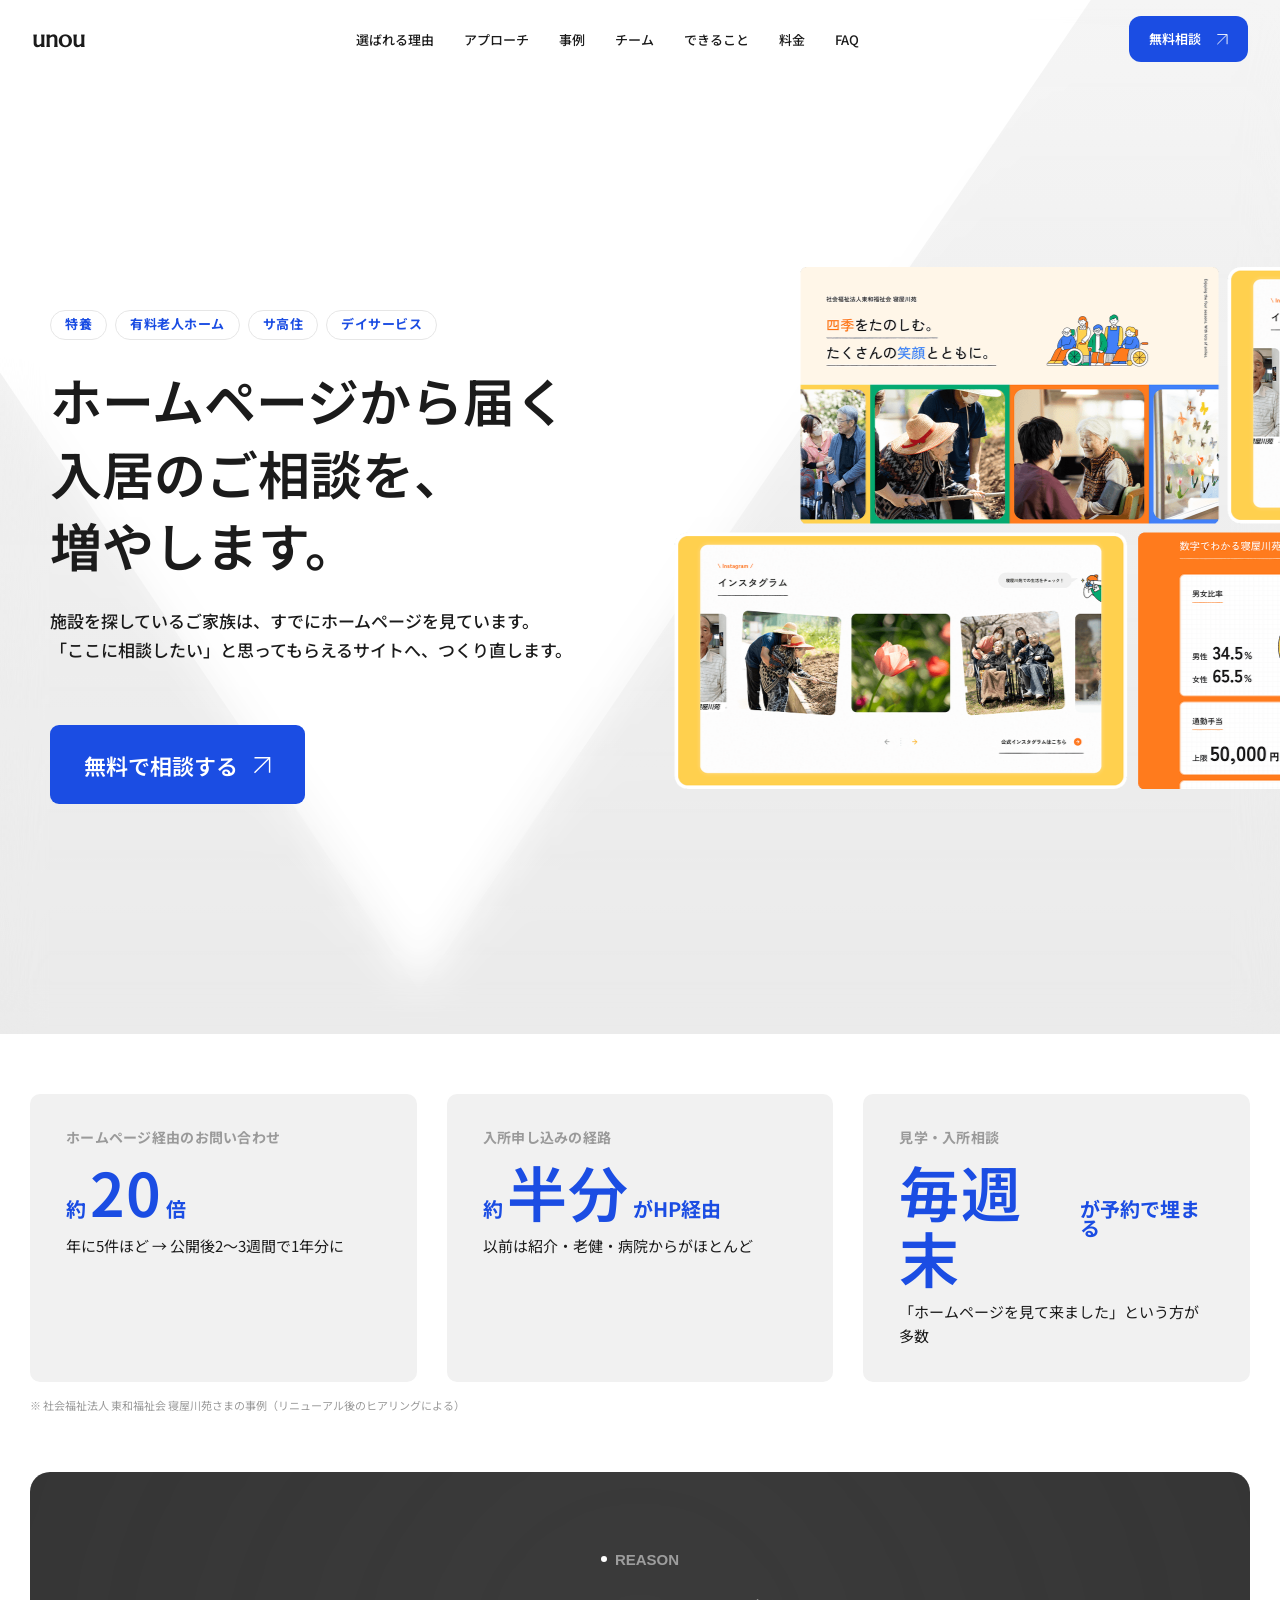
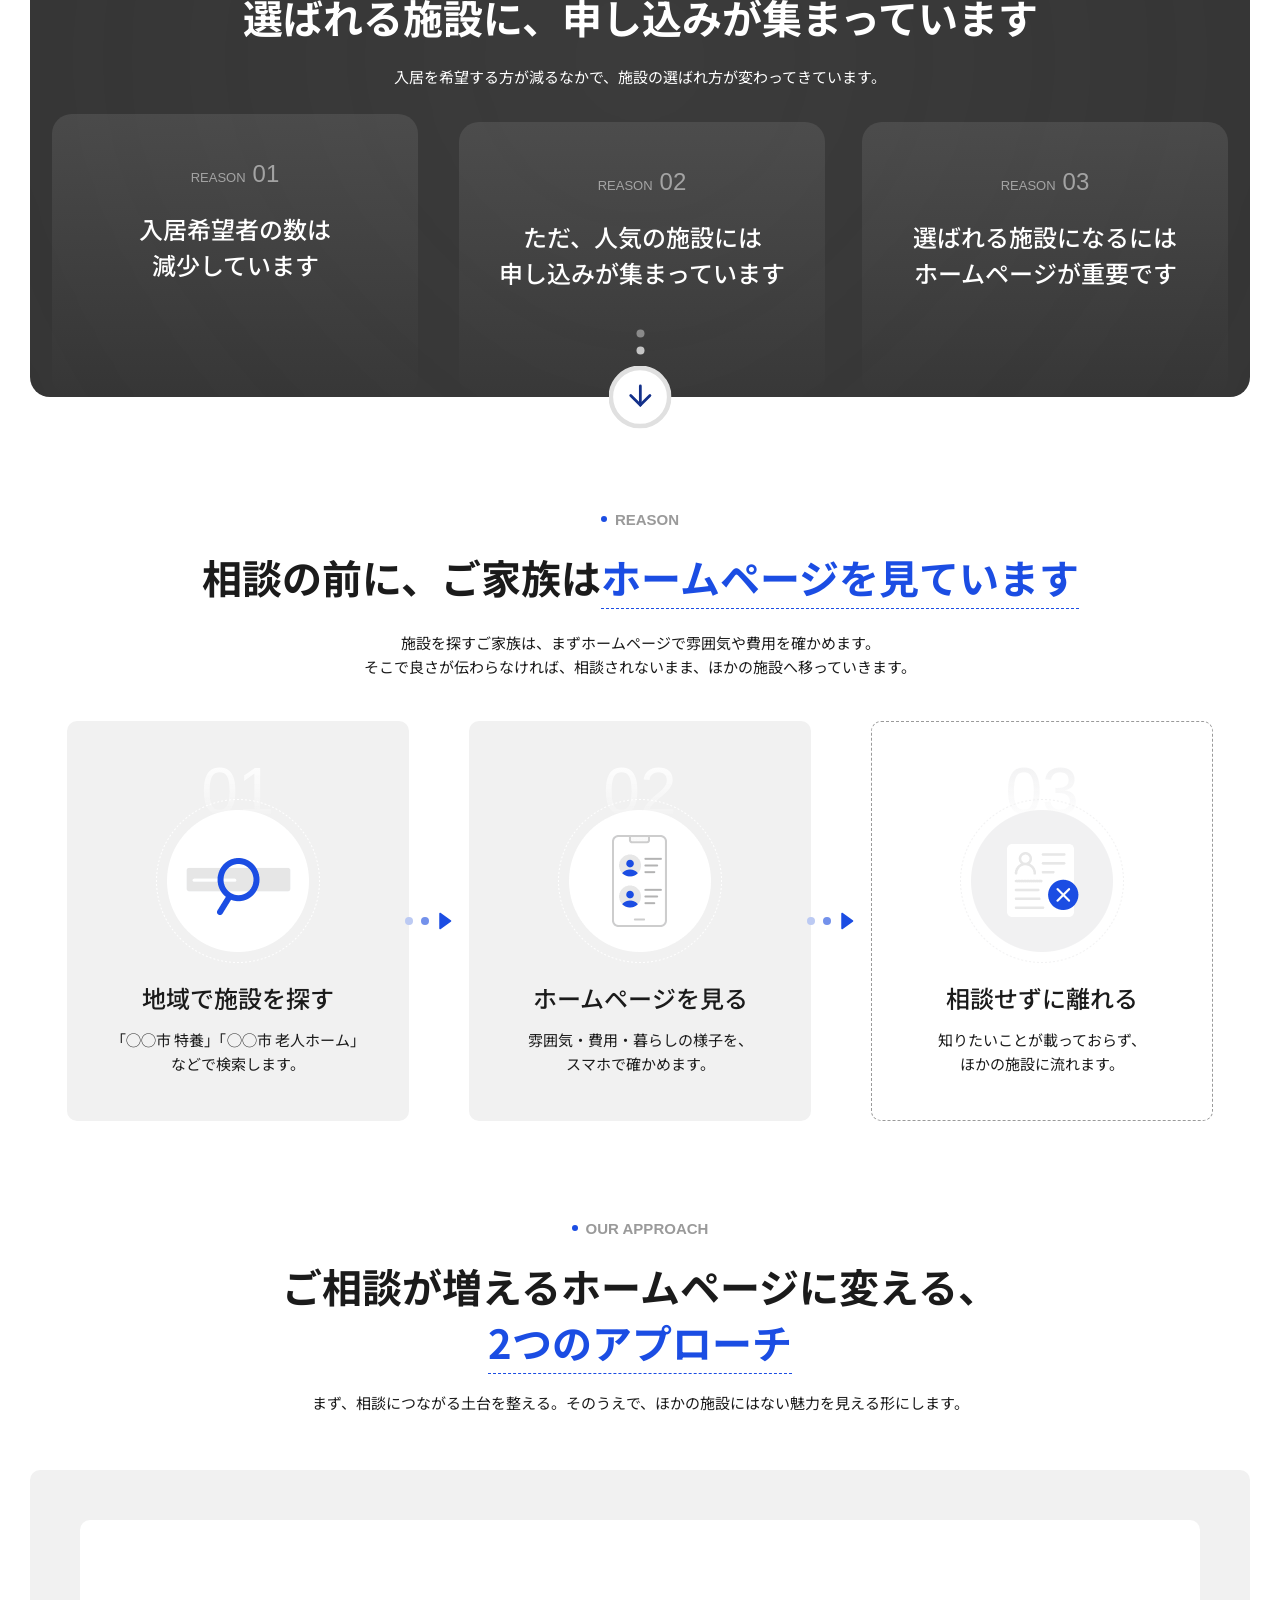
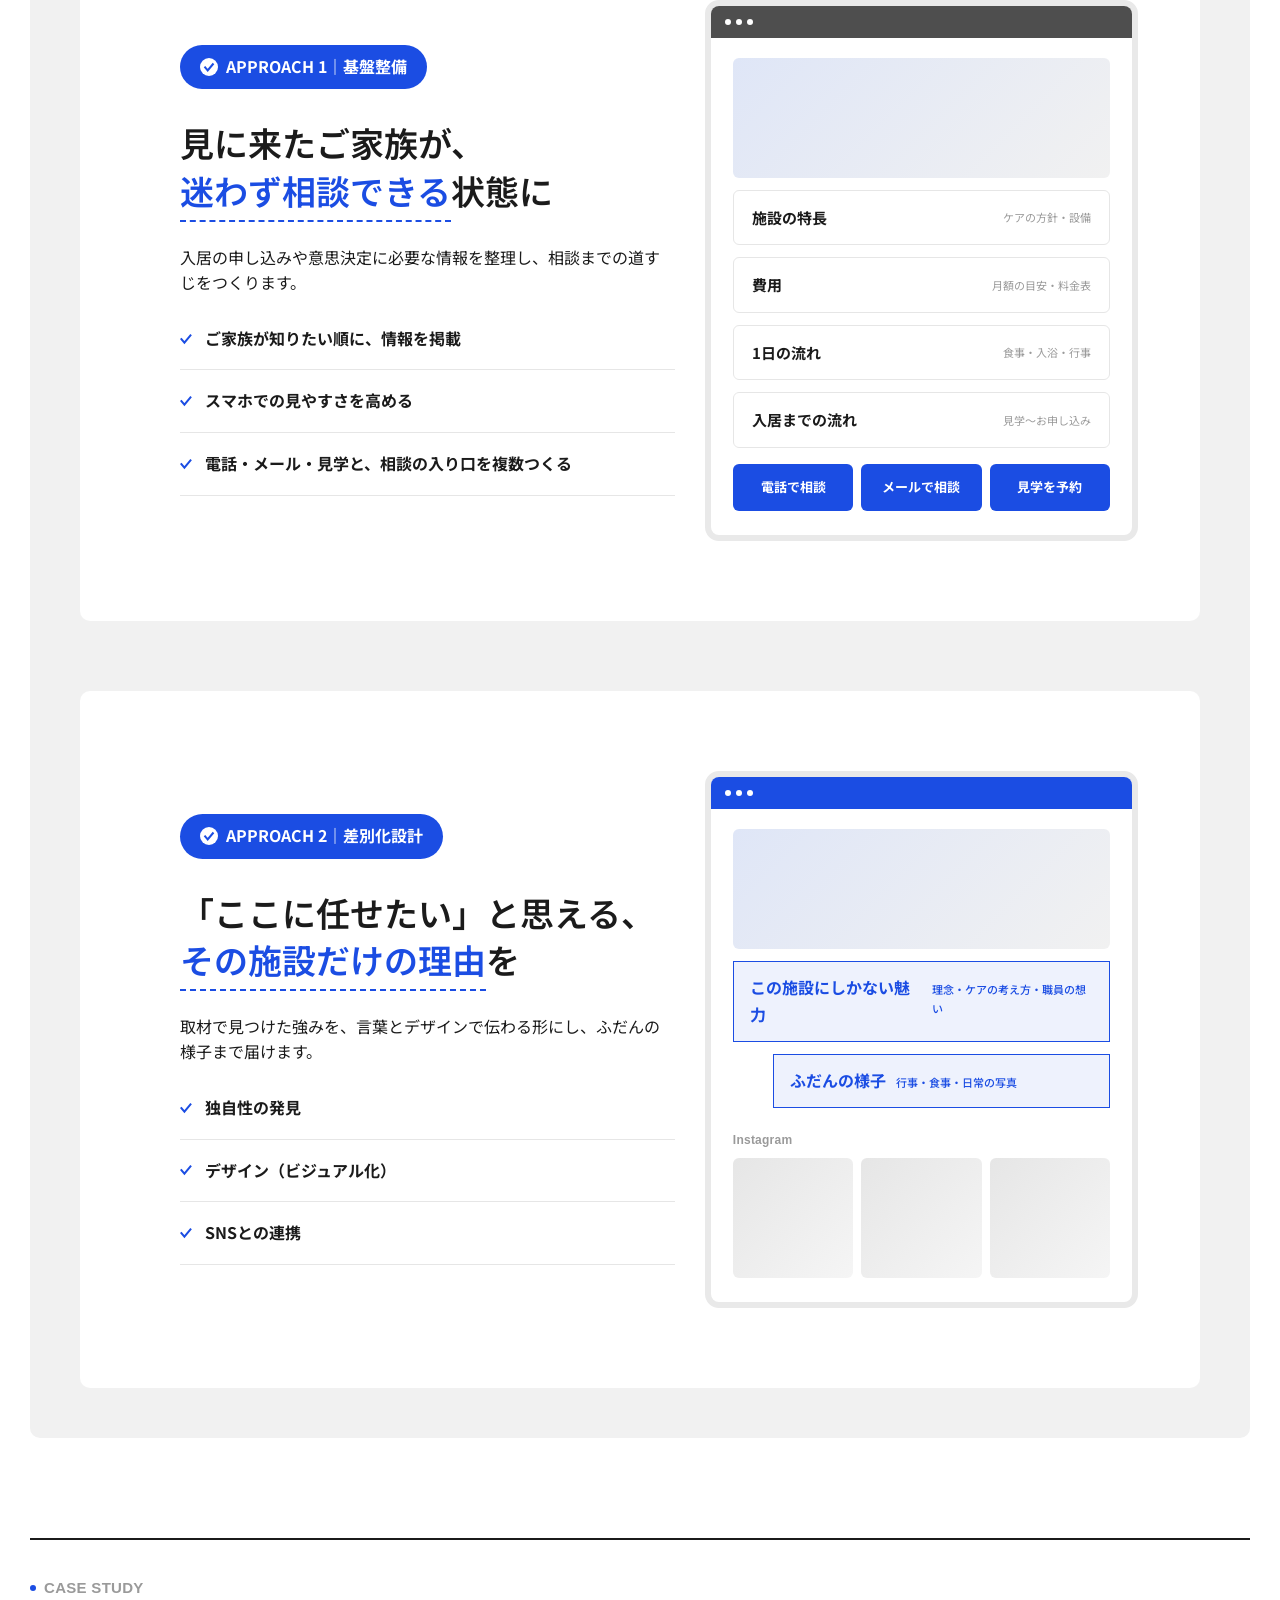
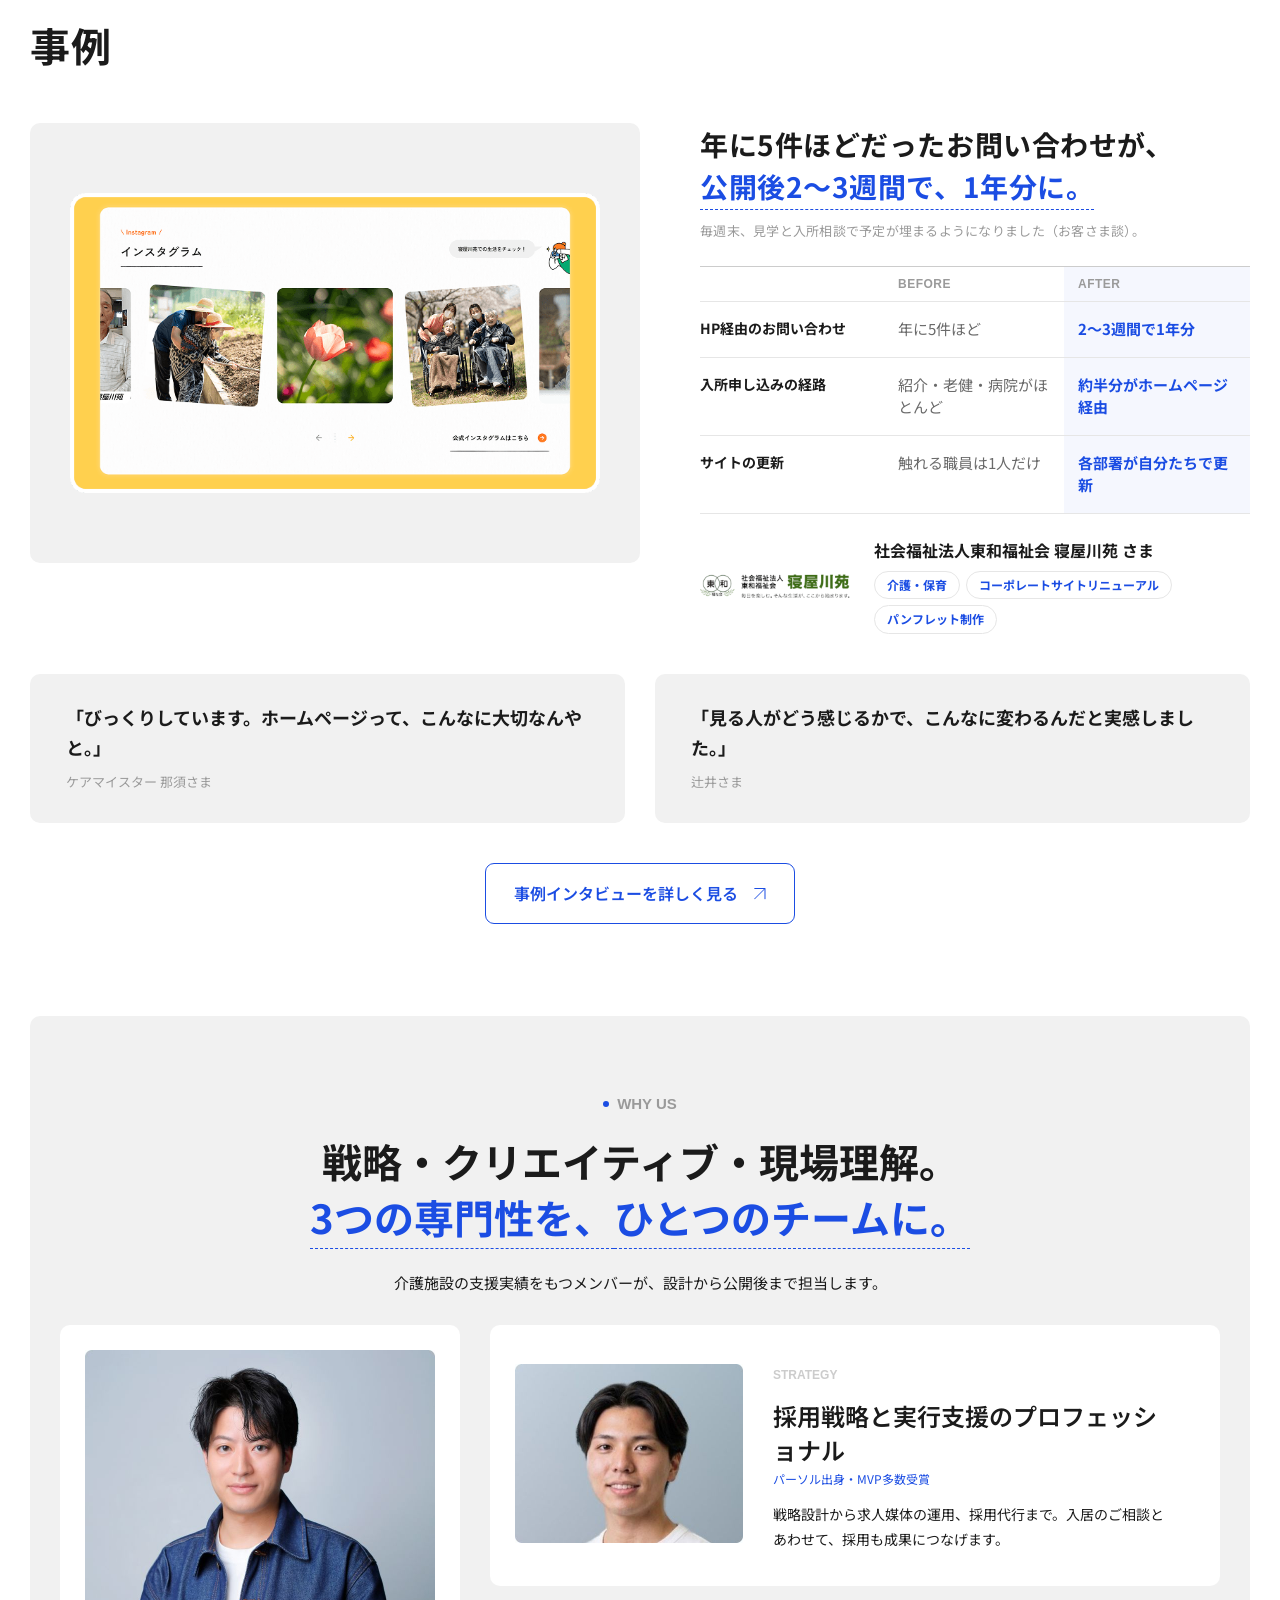
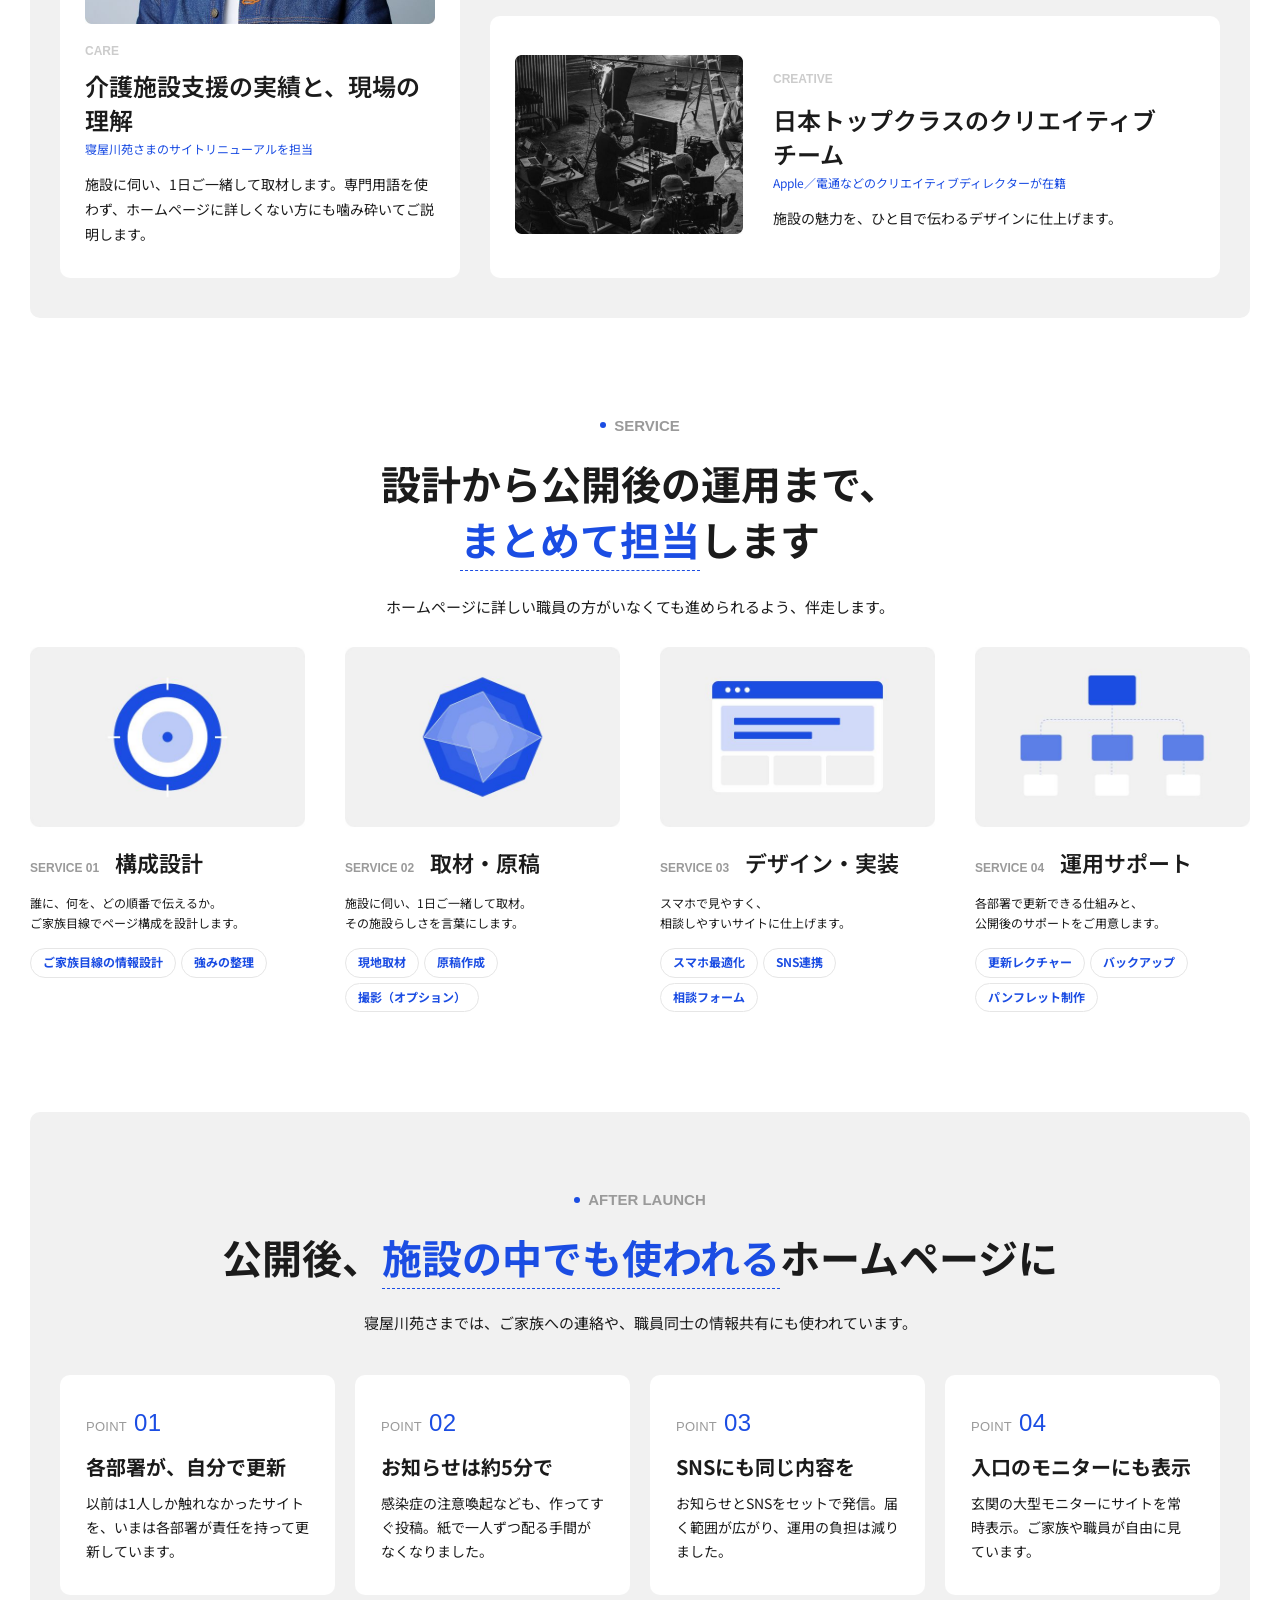
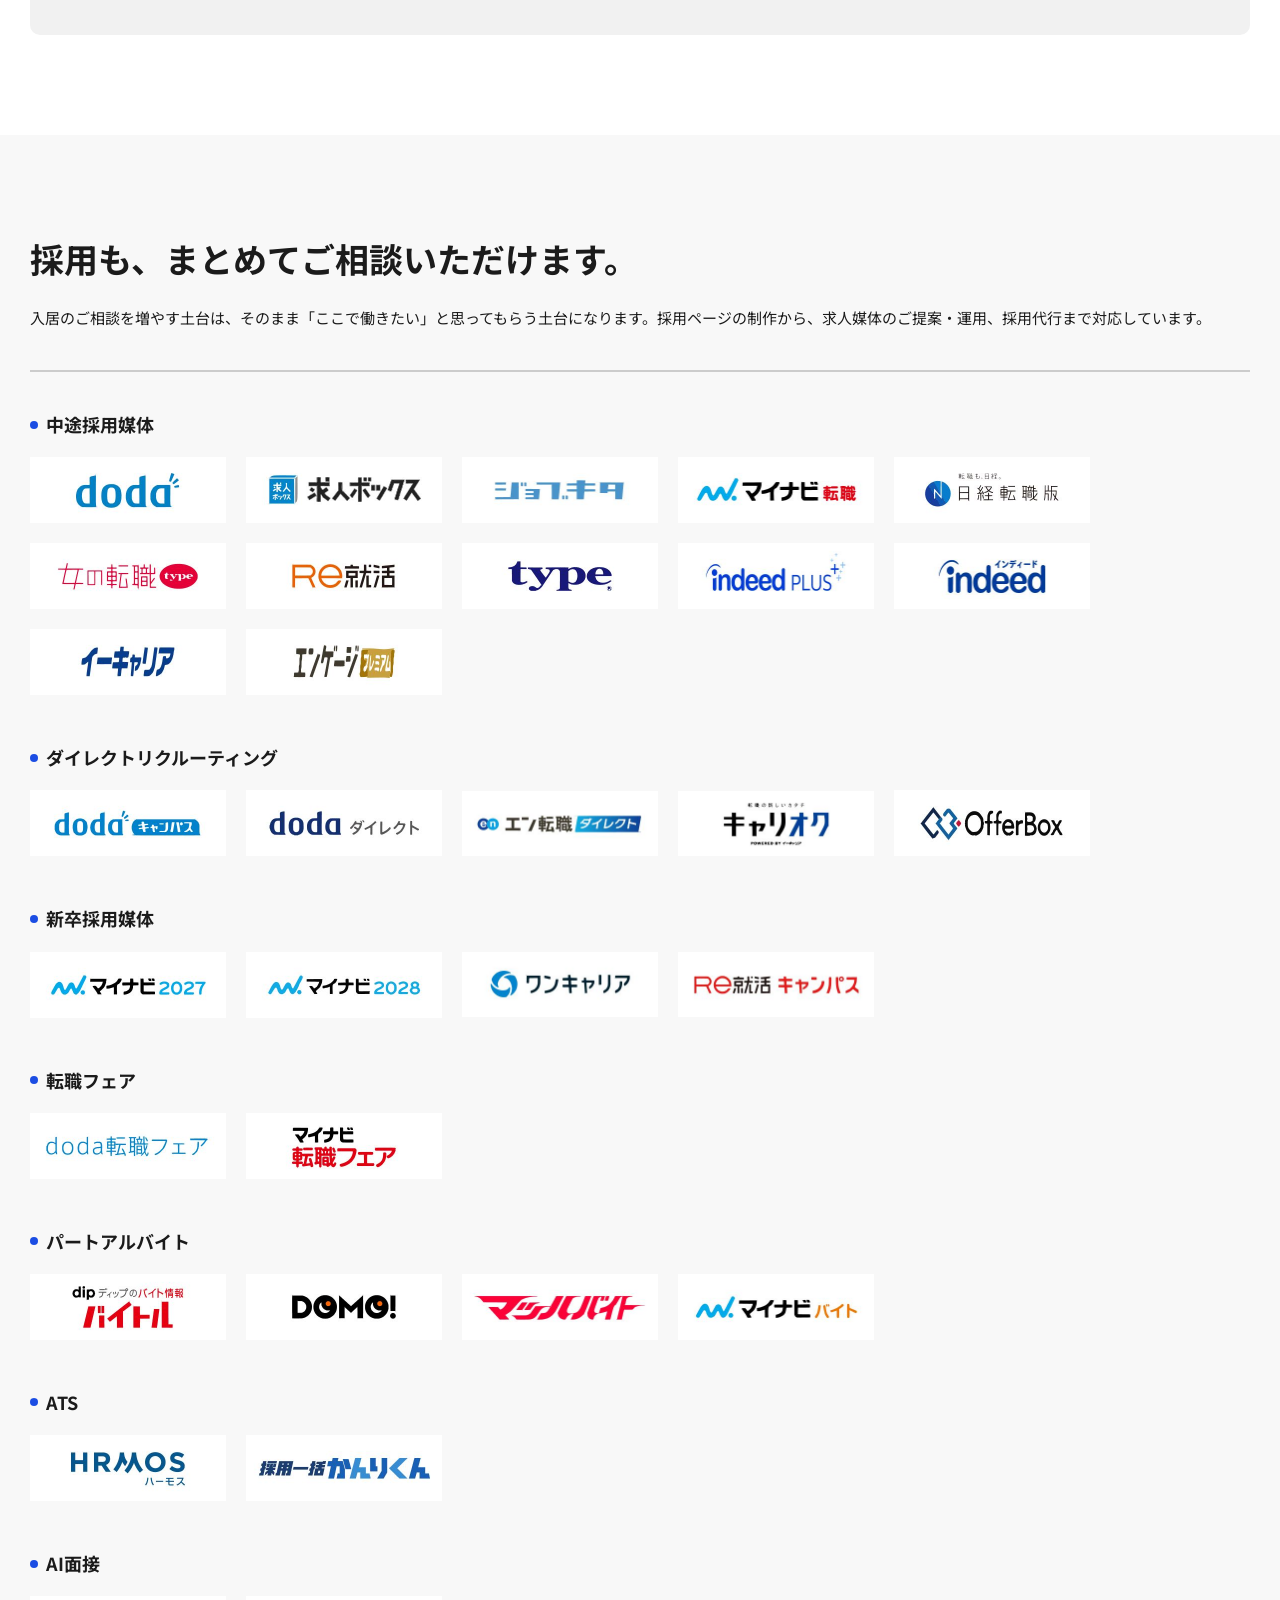
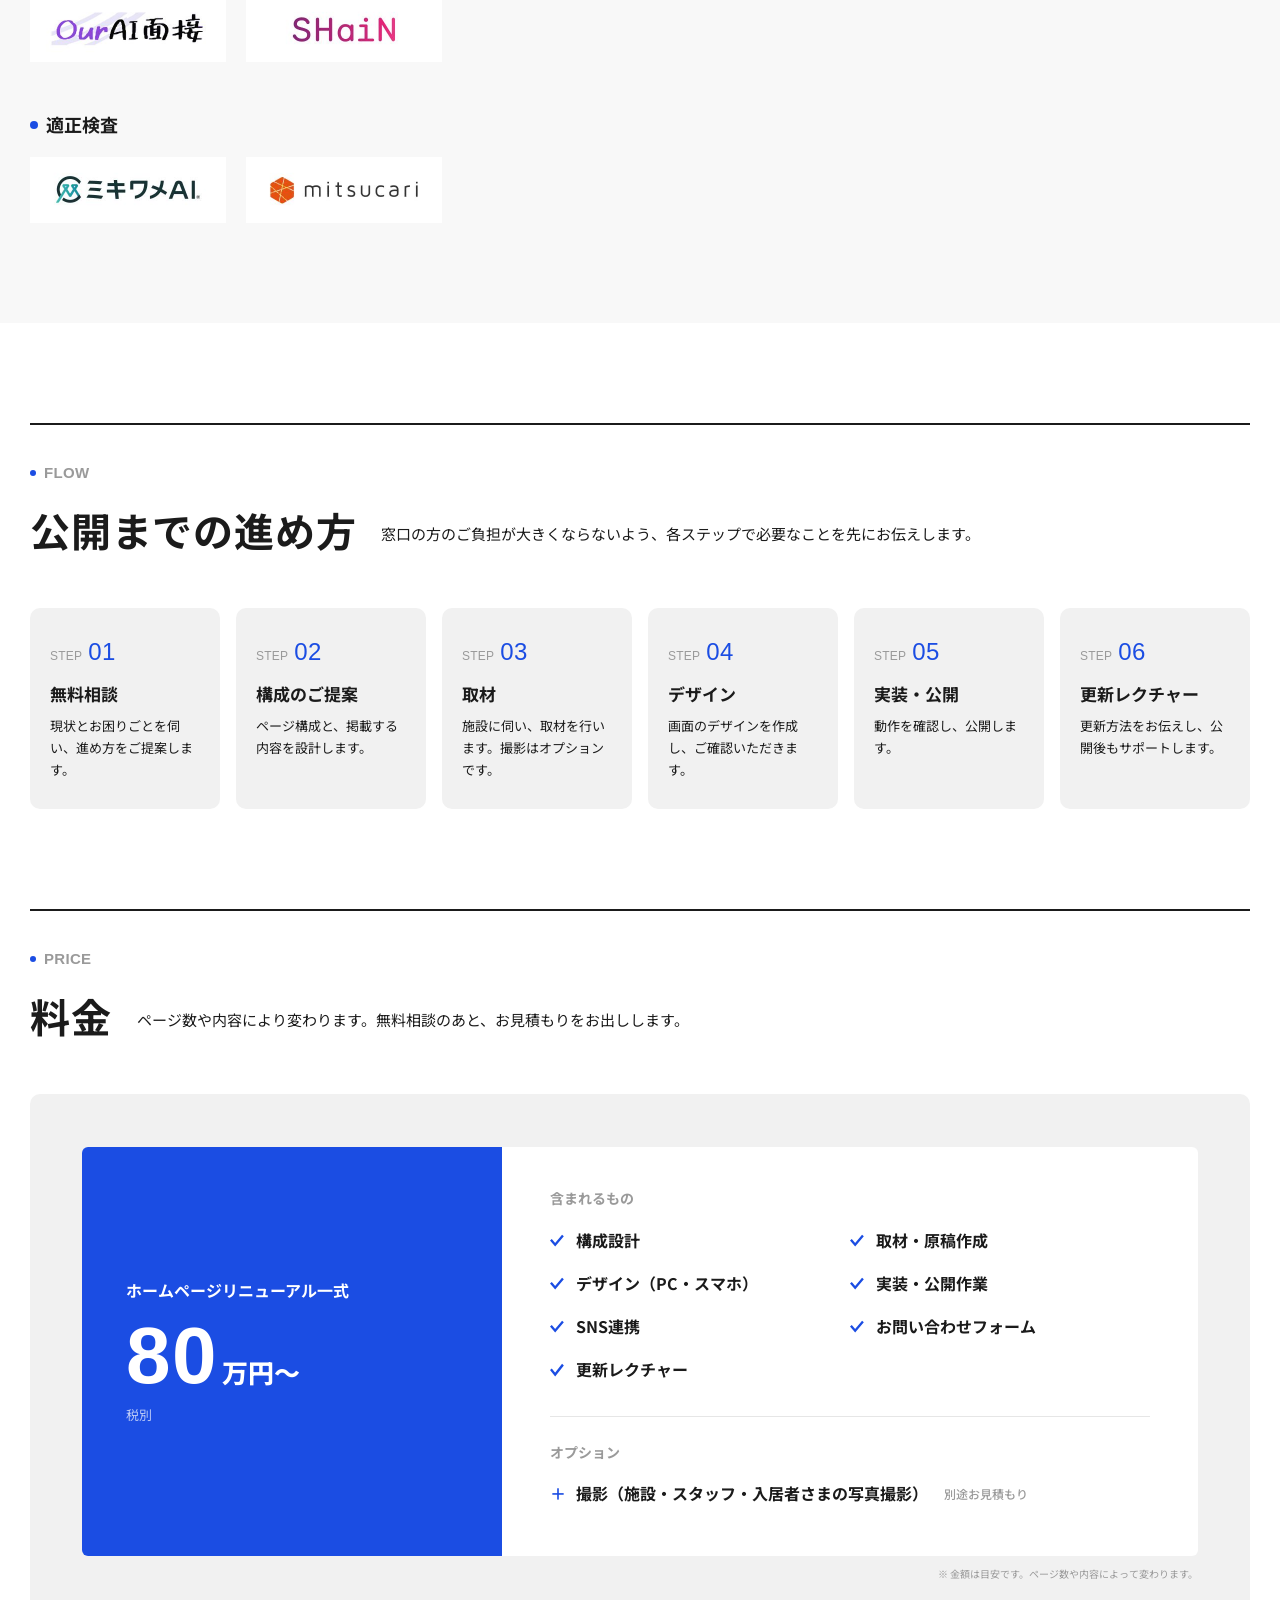
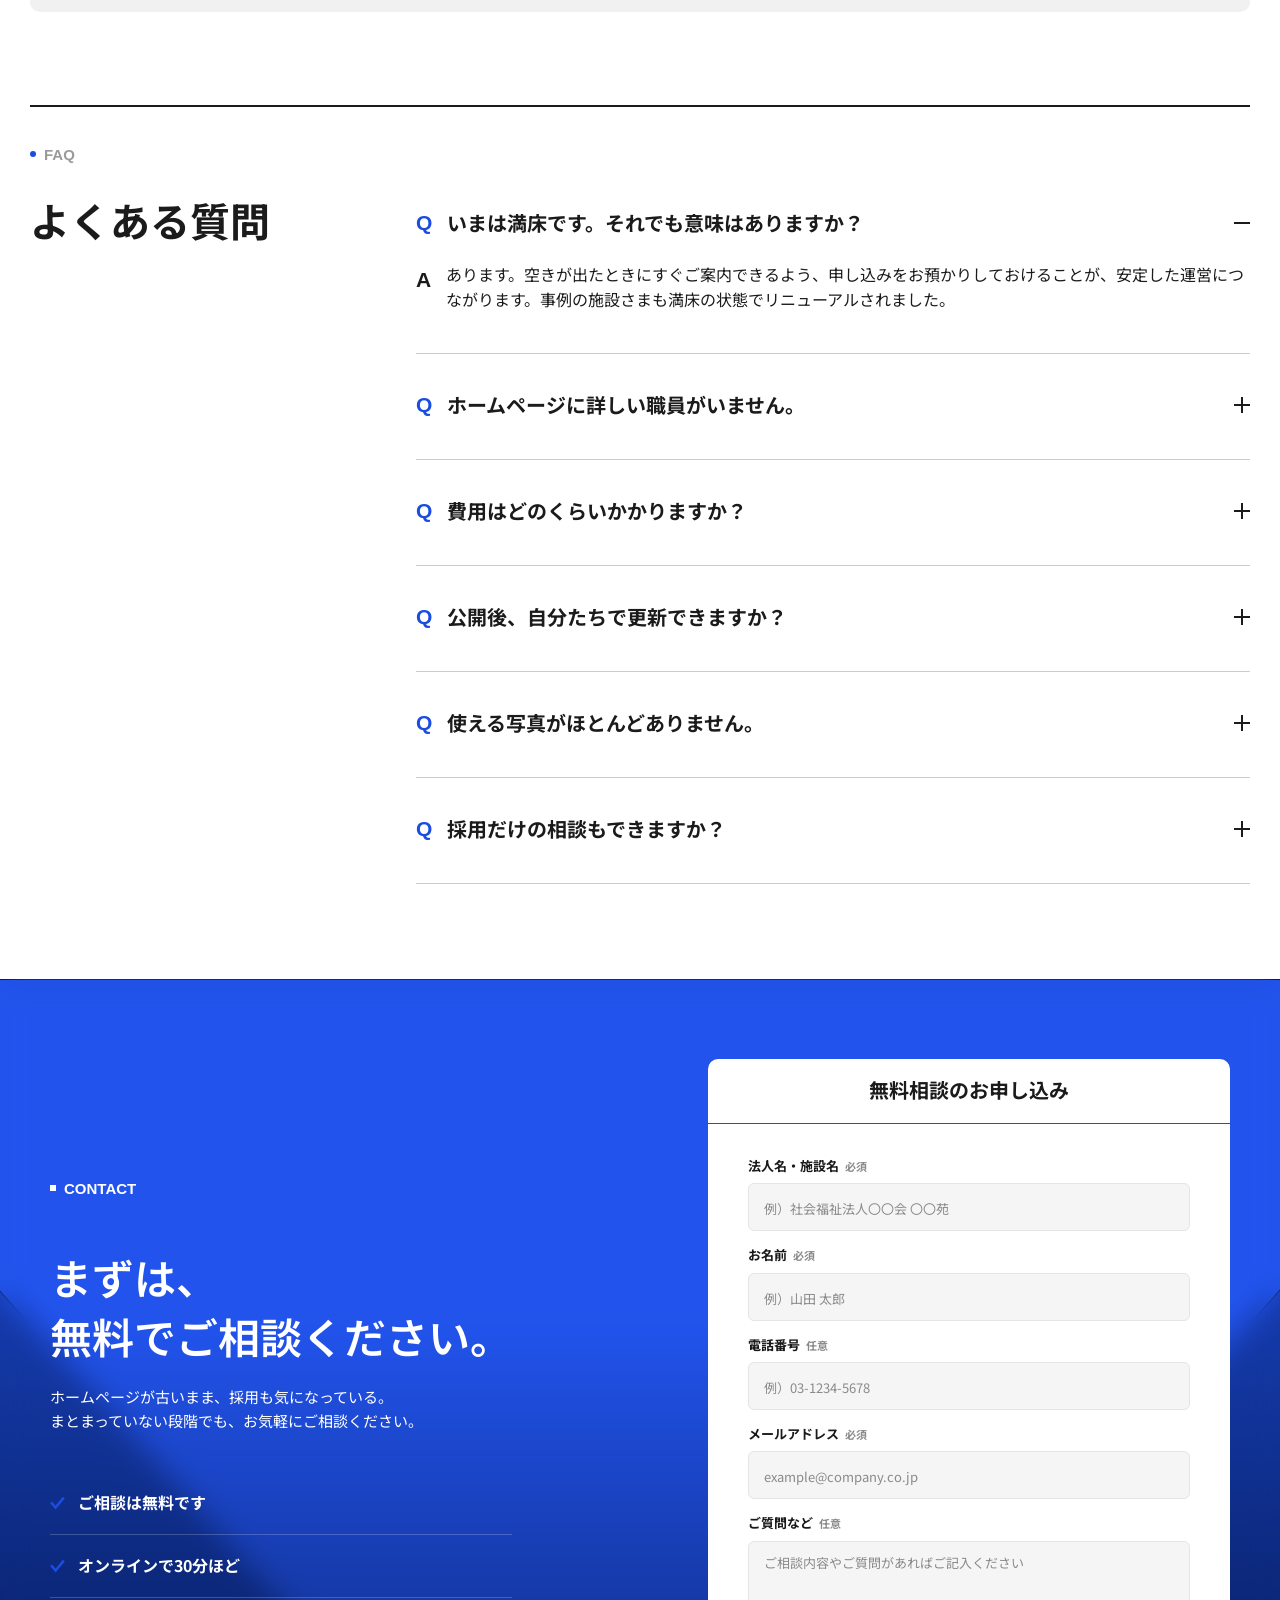
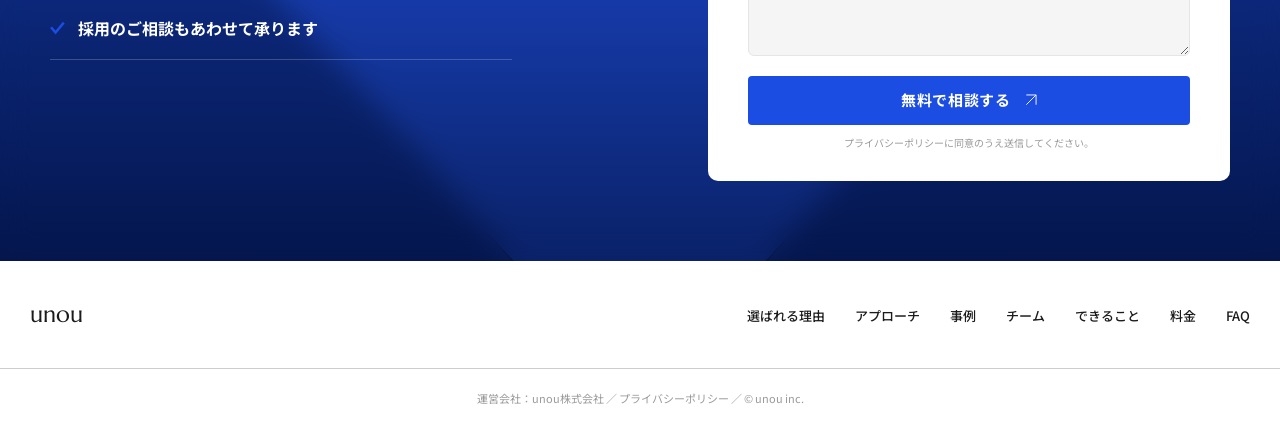
==== index.html @ a5f72cf5 "LPのデザイン版を追加し、WFを wf/ に移動 unou.design/recruit-site/ のスタイルに準拠したデザイン版を index.html に配置。  Co-Authored-By:" ====
<!doctype html>
<html lang="ja">
  <head>
    <meta charset="UTF-8" />
    <meta name="viewport" content="width=device-width, initial-scale=1.0" />
    <title>介護施設のホームページ制作｜unou</title>
    <meta name="description" content="ホームページから届く入居のご相談を、増やします。施設を探しているご家族に「ここに相談したい」と思ってもらえるサイトへ、つくり直します。" />
    <link rel="icon" type="image/png" sizes="32x32" href="./assets/img/favicon.png" />
    <link rel="preconnect" href="https://fonts.googleapis.com">
    <link rel="preconnect" href="https://fonts.gstatic.com" crossorigin>
    <link href="https://fonts.googleapis.com/css2?family=Google+Sans+Flex:opsz,wght@1..144,1..1000&family=Marcellus&family=Noto+Sans+JP:wght@100..900&display=swap" rel="stylesheet">
    <script type="module" src="./assets/js/index-DsDgsa73.js"></script>
    <link rel="stylesheet" href="./assets/css/index-BFe6F5QN.css">
    <link rel="stylesheet" href="./assets/css/kaigo.css">
  </head>
  <body>
    <header class="header">
      <div class="header-container">
        <h1><a class="logo-link js-logo" href="#">unou</a></h1>
        <nav><ul class="nav-list sp-none"><li><a class="nav-link" href="#reason">選ばれる理由</a></li><li><a class="nav-link" href="#approach">アプローチ</a></li><li><a class="nav-link" href="#works">事例</a></li><li><a class="nav-link" href="#why-us">チーム</a></li><li><a class="nav-link" href="#service">できること</a></li><li><a class="nav-link" href="#price">料金</a></li><li><a class="nav-link" href="#faq">FAQ</a></li></ul></nav>
        <a href="#contact" class="header-contact js-header-contact">無料相談<span></span></a>
        <button class="hamburger js-hamburger" type="button" aria-label="メニューを開く" aria-expanded="false"><span></span><span></span><span></span></button>
      </div>
    </header>
    <div class="hamburger-menu-box js-hamburger-menu">
      <ul class="hamburger-menus"><li class="hamburger-menu"><a class="js-menu" href="#reason"><span></span>選ばれる理由</a></li><li class="hamburger-menu"><a class="js-menu" href="#approach"><span></span>アプローチ</a></li><li class="hamburger-menu"><a class="js-menu" href="#works"><span></span>事例</a></li><li class="hamburger-menu"><a class="js-menu" href="#why-us"><span></span>チーム</a></li><li class="hamburger-menu"><a class="js-menu" href="#service"><span></span>できること</a></li><li class="hamburger-menu"><a class="js-menu" href="#price"><span></span>料金</a></li><li class="hamburger-menu"><a class="js-menu" href="#faq"><span></span>FAQ</a></li></ul>
      <a href="#contact" class="hamburger-contact js-menu">無料で相談する<span></span></a>
    </div>
    <main>

<section class="hero" data-fade-group data-onload>
  <div class="container hero-container">
    <div class="hero-content">
      <p class="k-hero-tags" data-fade><span>特養</span><span>有料老人ホーム</span><span>サ高住</span><span>デイサービス</span></p>
      <h2 class="main-title" data-fade>ホームページから届く<br/>入居のご相談を、<br/>増やします。</h2>
      <p class="sub-title" data-fade>施設を探しているご家族は、すでにホームページを見ています。<br/>「ここに相談したい」と思ってもらえるサイトへ、つくり直します。</p>
      <div class="hero-action" data-fade><a class="hero-action__button" href="#contact">無料で相談する<span></span></a></div>
    </div>
    <div class="hero-image" data-fade-group data-onload><div data-fade><img src="./assets/img/hero-kaigo.png" alt="寝屋川苑さまのホームページ"></div></div>
  </div>
</section>

<section class="k-stats">
  <div class="container2">
    <ul class="k-stats__items">
      <li class="k-stats__item"><p class="k-stats__label">ホームページ経由のお問い合わせ</p><p class="k-stats__num"><small>約</small><strong>20</strong><span>倍</span></p><p class="k-stats__text">年に5件ほど → 公開後2〜3週間で1年分に</p></li>
      <li class="k-stats__item"><p class="k-stats__label">入所申し込みの経路</p><p class="k-stats__num"><small>約</small><strong>半分</strong><span>がHP経由</span></p><p class="k-stats__text">以前は紹介・老健・病院からがほとんど</p></li>
      <li class="k-stats__item"><p class="k-stats__label">見学・入所相談</p><p class="k-stats__num"><strong>毎週末</strong><span>が予約で埋まる</span></p><p class="k-stats__text">「ホームページを見て来ました」という方が多数</p></li>
    </ul>
    <p class="k-stats__note">※ 社会福祉法人 東和福祉会 寝屋川苑さまの事例（リニューアル後のヒアリングによる）</p>
  </div>
</section>

<section class="problem" id="reason" data-fade-group>
  <div class="container">
    <div class="problem-wap">
      <p class="section-title--en" data-fade-in><span></span>REASON</p>
      <h2 class="section-title problem-title" data-fade-in>選ばれる施設に、<br class="sp-only">申し込みが集まっています</h2>
      <p class="section-subtitle problem-subtitle" data-fade-in>入居を希望する方が減るなかで、<br class="sp-only">施設の選ばれ方が変わってきています。</p>
      <ol class="problem-steps" data-fade-group>
        <li class="problem-steps-item" data-fade-in><div class="problem-steps-num">REASON<span>01</span></div><p class="problem-steps-text">入居希望者の数は<br>減少しています</p></li>
        <li class="problem-steps-item" data-fade-in><div class="problem-steps-num">REASON<span>02</span></div><p class="problem-steps-text">ただ、人気の施設には<br>申し込みが集まっています</p></li>
        <li class="problem-steps-item" data-fade-in><div class="problem-steps-num">REASON<span>03</span></div><p class="problem-steps-text">選ばれる施設になるには<br>ホームページが重要です</p></li>
      </ol>
    </div>
    <div class="problem-arrow" data-fade-in>
            <span><img width="63" height="63" loading="lazy" src="data:image/svg+xml,%3csvg%20width='68'%20height='68'%20viewBox='0%200%2068%2068'%20fill='none'%20xmlns='http://www.w3.org/2000/svg'%3e%3cpath%20d='M65.5%2034C65.5%2051.397%2051.397%2065.5%2034%2065.5C16.603%2065.5%202.5%2051.397%202.5%2034C2.5%2016.603%2016.603%202.5%2034%202.5C51.397%202.5%2065.5%2016.603%2065.5%2034Z'%20fill='white'%20stroke-width='5'%20stroke='%23E0E0E0'/%3e%3cpath%20d='M34.3682%2022L34.3682%2042.7363'%20stroke-width='3'%20stroke-miterlimit='10'%20stroke-linecap='round'%20stroke='%2313308A'/%3e%3cpath%20d='M44.7363%2032.3682L34.3682%2042.7363L24.0001%2032.3682'%20stroke-width='3'%20stroke-miterlimit='10'%20stroke-linecap='round'%20stroke='%2313308A'/%3e%3c/svg%3e" alt="矢印"></span>
          </div>
        
  </div>
</section>

<section class="reason" id="flow-family" data-fade-group>
  <div class="container">
    <p class="section-title--en" data-fade-in><span></span>REASON</p>
    <h2 class="section-title problem-title" data-fade-in>相談の前に、ご家族は<span>ホームページを見ています</span></h2>
    <p class="section-subtitle problem-subtitle2" data-fade-in>施設を探すご家族は、まずホームページで雰囲気や費用を確かめます。<br>そこで良さが伝わらなければ、相談されないまま、ほかの施設へ移っていきます。</p>
    <ul class="reason-cords" data-fade-group>
      <li class="reason-cord" data-fade-in><div class="reason-cord__left"><p class="reason-cord__number">01</p><div class="reason-cord__image"><img src="./assets/img/reason-cord02-BjelNBBB.png" alt=""></div></div><div class="reson-cord__right"><h3 class="reason-cord__title">地域で施設を探す</h3><p class="reason-cord__text">「◯◯市 特養」「◯◯市 老人ホーム」<br>などで検索します。</p></div></li>
      <li class="reason-cord" data-fade-in><div class="reason-cord__left"><p class="reason-cord__number">02</p><div class="reason-cord__image"><img src="./assets/img/reason-cord01-DLdKDicS.png" alt=""></div></div><div class="reason-cord__right"><h3 class="reason-cord__title">ホームページを見る</h3><p class="reason-cord__text">雰囲気・費用・暮らしの様子を、<br>スマホで確かめます。</p></div></li>
      <li class="reason-cord" data-fade-in><div class="reason-cord__left"><p class="reason-cord__number">03</p><div class="reason-cord__image"><img src="./assets/img/reason-cord03-DCunk5hS.png" alt=""></div></div><div class="reason-cord__right"><h3 class="reason-cord__title">相談せずに離れる</h3><p class="reason-cord__text">知りたいことが載っておらず、<br>ほかの施設に流れます。</p></div></li>
    </ul>
  </div>
</section>

<section class="reason k-approach" id="approach" data-fade-group>
  <div class="container">
    <p class="section-title--en" data-fade-in><span></span>OUR APPROACH</p>
    <h2 class="section-title problem-title" data-fade-in>ご相談が増えるホームページに変える、<br><span>2つのアプローチ</span></h2>
    <p class="section-subtitle problem-subtitle" data-fade-in>まず、相談につながる土台を整える。そのうえで、ほかの施設にはない魅力を見える形にします。</p>
    <div class="reason-contents">
      <div class="reason-content success" data-fade-group>
        <div class="reason-content-wrap">
          <div class="reason-content__left">
            <p class="reason-content__head" data-fade-in><span><img src="data:image/svg+xml,%3csvg%20width='18'%20height='20'%20viewBox='0%200%2018%2020'%20fill='none'%20xmlns='http://www.w3.org/2000/svg'%3e%3ccircle%20cx='9'%20cy='11'%20r='9'%20fill='white'/%3e%3cpath%20d='M4.5%2010.7083L7.69355%2014.5L13.5%207.5'%20stroke-width='2'%20stroke='%231B4DE3'/%3e%3c/svg%3e" alt=""></span>APPROACH 1｜基盤整備</p>
            <div class="reason-content__title" data-fade-in>見に来たご家族が、<br><span>迷わず相談できる</span>状態に</div>
            <p class="reason-content__text" data-fade-in>入居の申し込みや意思決定に必要な情報を整理し、相談までの道すじをつくります。</p>
            <ul class="reason-content__lists" data-fade-in><li class="reason-content__list"><span><img src="data:image/svg+xml,%3csvg%20width='18'%20height='17'%20viewBox='0%200%2018%2017'%20fill='none'%20xmlns='http://www.w3.org/2000/svg'%3e%3cpath%20d='M1.14551%207.5L6.64551%2014L16.6455%202'%20stroke-width='3'%20stroke='%231B4DE3'/%3e%3c/svg%3e" alt=""></span>ご家族が知りたい順に、情報を掲載</li><li class="reason-content__list"><span><img src="data:image/svg+xml,%3csvg%20width='18'%20height='17'%20viewBox='0%200%2018%2017'%20fill='none'%20xmlns='http://www.w3.org/2000/svg'%3e%3cpath%20d='M1.14551%207.5L6.64551%2014L16.6455%202'%20stroke-width='3'%20stroke='%231B4DE3'/%3e%3c/svg%3e" alt=""></span>スマホでの見やすさを高める</li><li class="reason-content__list"><span><img src="data:image/svg+xml,%3csvg%20width='18'%20height='17'%20viewBox='0%200%2018%2017'%20fill='none'%20xmlns='http://www.w3.org/2000/svg'%3e%3cpath%20d='M1.14551%207.5L6.64551%2014L16.6455%202'%20stroke-width='3'%20stroke='%231B4DE3'/%3e%3c/svg%3e" alt=""></span>電話・メール・見学と、相談の入り口を複数つくる</li></ul>
          </div>
          <div class="reason-content__right" data-fade-in>
            <div class="k-mock">
              <div class="k-mock__bar"><i></i><i></i><i></i></div>
              <div class="k-mock__body">
                <div class="k-mock__kv"></div>
                <div class="k-mock__row"><b>施設の特長</b><span>ケアの方針・設備</span></div>
                <div class="k-mock__row"><b>費用</b><span>月額の目安・料金表</span></div>
                <div class="k-mock__row"><b>1日の流れ</b><span>食事・入浴・行事</span></div>
                <div class="k-mock__row"><b>入居までの流れ</b><span>見学〜お申し込み</span></div>
                <div class="k-mock__cta"><span>電話で相談</span><span>メールで相談</span><span>見学を予約</span></div>
              </div>
            </div>
          </div>
        </div>
      </div>
      <div class="reason-content success" data-fade-group>
        <div class="reason-content-wrap">
          <div class="reason-content__left">
            <p class="reason-content__head" data-fade-in><span><img src="data:image/svg+xml,%3csvg%20width='18'%20height='20'%20viewBox='0%200%2018%2020'%20fill='none'%20xmlns='http://www.w3.org/2000/svg'%3e%3ccircle%20cx='9'%20cy='11'%20r='9'%20fill='white'/%3e%3cpath%20d='M4.5%2010.7083L7.69355%2014.5L13.5%207.5'%20stroke-width='2'%20stroke='%231B4DE3'/%3e%3c/svg%3e" alt=""></span>APPROACH 2｜差別化設計</p>
            <div class="reason-content__title" data-fade-in>「ここに任せたい」と思える、<br><span>その施設だけの理由</span>を</div>
            <p class="reason-content__text" data-fade-in>取材で見つけた強みを、言葉とデザインで伝わる形にし、ふだんの様子まで届けます。</p>
            <ul class="reason-content__lists" data-fade-in><li class="reason-content__list"><span><img src="data:image/svg+xml,%3csvg%20width='18'%20height='17'%20viewBox='0%200%2018%2017'%20fill='none'%20xmlns='http://www.w3.org/2000/svg'%3e%3cpath%20d='M1.14551%207.5L6.64551%2014L16.6455%202'%20stroke-width='3'%20stroke='%231B4DE3'/%3e%3c/svg%3e" alt=""></span>独自性の発見</li><li class="reason-content__list"><span><img src="data:image/svg+xml,%3csvg%20width='18'%20height='17'%20viewBox='0%200%2018%2017'%20fill='none'%20xmlns='http://www.w3.org/2000/svg'%3e%3cpath%20d='M1.14551%207.5L6.64551%2014L16.6455%202'%20stroke-width='3'%20stroke='%231B4DE3'/%3e%3c/svg%3e" alt=""></span>デザイン（ビジュアル化）</li><li class="reason-content__list"><span><img src="data:image/svg+xml,%3csvg%20width='18'%20height='17'%20viewBox='0%200%2018%2017'%20fill='none'%20xmlns='http://www.w3.org/2000/svg'%3e%3cpath%20d='M1.14551%207.5L6.64551%2014L16.6455%202'%20stroke-width='3'%20stroke='%231B4DE3'/%3e%3c/svg%3e" alt=""></span>SNSとの連携</li></ul>
          </div>
          <div class="reason-content__right" data-fade-in>
            <div class="k-mock k-mock--blue">
              <div class="k-mock__bar"><i></i><i></i><i></i></div>
              <div class="k-mock__body">
                <div class="k-mock__kv"></div>
                <div class="k-mock__tag k-mock__tag--1">この施設にしかない魅力<small>理念・ケアの考え方・職員の想い</small></div>
                <div class="k-mock__tag k-mock__tag--2">ふだんの様子<small>行事・食事・日常の写真</small></div>
                <div class="k-mock__sns"><em>Instagram</em><div><span></span><span></span><span></span></div></div>
              </div>
            </div>
          </div>
        </div>
      </div>
    </div>
  </div>
</section>

<section class="k-sec k-case" id="works" data-fade-group>
  <div class="container2">
    <span class="line"></span>
    <p class="k-en" data-fade-in><span></span>CASE STUDY</p>
    <h2 class="k-title" data-fade-in>事例</h2>
    <div class="k-case__main" data-fade-in>
      <div class="k-case__image"><img src="./assets/img/works-item02-BgUQ8gNm.png" alt="寝屋川苑さまのホームページ"></div>
      <div class="k-case__body">
        <div class="k-case__title">年に5件ほどだったお問い合わせが、<br><span>公開後2〜3週間で、1年分に。</span></div>
        <p class="k-case__note">毎週末、見学と入所相談で予定が埋まるようになりました（お客さま談）。</p>
        <div class="k-ba">
          <div class="k-ba__row k-ba__row--head"><p></p><p>BEFORE</p><p>AFTER</p></div>
          <div class="k-ba__row"><p>HP経由のお問い合わせ</p><p>年に5件ほど</p><p>2〜3週間で1年分</p></div>
          <div class="k-ba__row"><p>入所申し込みの経路</p><p>紹介・老健・病院がほとんど</p><p>約半分がホームページ経由</p></div>
          <div class="k-ba__row"><p>サイトの更新</p><p>触れる職員は1人だけ</p><p>各部署が自分たちで更新</p></div>
        </div>
        <div class="k-case__info">
          <div class="k-case__logo"><img src="./assets/img/neyagawaen-DDZS6URx.png" alt=""></div>
          <div><h3 class="k-case__name">社会福祉法人東和福祉会 寝屋川苑 さま</h3>
          <div class="works-item__tags k-tags"><div class="works-item__tag">介護・保育</div><div class="works-item__tag">コーポレートサイトリニューアル</div><div class="works-item__tag">パンフレット制作</div></div></div>
        </div>
      </div>
    </div>
    <ul class="k-voices" data-fade-in>
      <li class="k-voice"><p class="k-voice__q">「びっくりしています。ホームページって、こんなに大切なんやと。」</p><p class="k-voice__w">ケアマイスター 那須さま</p></li>
      <li class="k-voice"><p class="k-voice__q">「見る人がどう感じるかで、こんなに変わるんだと実感しました。」</p><p class="k-voice__w">辻井さま</p></li>
    </ul>
    <div class="k-more" data-fade-in><a class="k-btn" href="./case-neyagawaen.html">事例インタビューを詳しく見る<span></span></a></div>
  </div>
</section>

<section class="why-us" id="why-us" data-fade-group>
  <div class="container">
    <div class="why-us-wrap">
      <p class="section-title--en" data-fade-in><span></span>WHY US</p>
      <h2 class="section-title problem-title" data-fade-in>戦略・クリエイティブ・現場理解。<br><span>3つの専門性を、</span><br class="sp-only"><span>ひとつのチームに。</span></h2>
      <p class="section-subtitle problem-subtitle" data-fade-in>介護施設の支援実績をもつメンバーが、設計から公開後まで担当します。</p>
      <div class="why-us-items" data-fade-group>
        <div class="why-us-item why-us-item01" data-fade-in>
          <div class="why-us-item__image"><img src="./assets/img/why-us-item01-BM0fhguu.jpg" alt=""></div>
          <div class="why-us-item__body"><div class="why-us-item__role">CARE</div><h3 class="why-us-item__title">介護施設支援の実績と、現場の理解</h3><p class="why-us-item__subtitle">寝屋川苑さまのサイトリニューアルを担当</p><p class="why-us-item__text">施設に伺い、1日ご一緒して取材します。専門用語を使わず、ホームページに詳しくない方にも噛み砕いてご説明します。</p></div>
        </div>
        <div class="why-us-item why-us-item02" data-fade-in>
          <div class="why-us-item__image"><img src="./assets/img/why-us-item02-BlmMqEek.jpg" alt=""></div>
          <div class="why-us-item-body"><div class="why-us-item__role">STRATEGY</div><h3 class="why-us-item__title">採用戦略と実行支援のプロフェッショナル</h3><p class="why-us-item__subtitle">パーソル出身・MVP多数受賞</p><p class="why-us-item__text">戦略設計から求人媒体の運用、採用代行まで。入居のご相談とあわせて、採用も成果につなげます。</p></div>
        </div>
        <div class="why-us-item why-us-item03" data-fade-in>
          <div class="why-us-item__image"><img src="./assets/img/why-us-item03-BHJBxeg-.jpg" alt=""></div>
          <div class="why-us-item___bosy"><div class="why-us-item__role">CREATIVE</div><h3 class="why-us-item__title">日本トップクラスのクリエイティブチーム</h3><p class="why-us-item__subtitle">Apple／電通などのクリエイティブディレクターが在籍</p><p class="why-us-item__text">施設の魅力を、ひと目で伝わるデザインに仕上げます。</p></div>
        </div>
      </div>
    </div>
  </div>
</section>

<section class="approach" id="service" data-fade-group>
  <div class="container">
    <p class="section-title--en" data-fade-in><span></span>SERVICE</p>
    <h2 class="section-title problem-title" data-fade-in>設計から公開後の運用まで、<br><span>まとめて担当</span>します</h2>
    <p class="section-subtitle problem-subtitle" data-fade-in>ホームページに詳しい職員の方がいなくても進められるよう、伴走します。</p>
    <ul class="approach-items" data-fade-group>
      <li class="approach-item" data-fade-in><div class="approach-item__image"><img src="./assets/img/approach-item01-U1GefO3y.jpg" alt=""></div><div class="approach-item__body"><h3 class="approach-item__title"><span class="approach-item__num">SERVICE 01</span>構成設計</h3><p class="approach-item__text">誰に、何を、どの順番で伝えるか。<br class="sp-none">ご家族目線でページ構成を設計します。</p><div class="approach-item__tags"><div class="approach-item__tag">ご家族目線の情報設計</div><div class="approach-item__tag">強みの整理</div></div></div></li>
      <li class="approach-item" data-fade-in><div class="approach-item__image"><img src="./assets/img/approach-item02--AqSjaEv.jpg" alt=""></div><div class="approach-item__body"><h3 class="approach-item__title"><span class="approach-item__num">SERVICE 02</span>取材・原稿</h3><p class="approach-item__text">施設に伺い、1日ご一緒して取材。<br class="sp-none">その施設らしさを言葉にします。</p><div class="approach-item__tags"><div class="approach-item__tag">現地取材</div><div class="approach-item__tag">原稿作成</div><div class="approach-item__tag">撮影（オプション）</div></div></div></li>
      <li class="approach-item" data-fade-in><div class="approach-item__image"><img src="./assets/img/approach-item04-CsHIZkzS.jpg" alt=""></div><div class="approach-item__body"><h3 class="approach-item__title"><span class="approach-item__num">SERVICE 03</span>デザイン・実装</h3><p class="approach-item__text">スマホで見やすく、<br class="sp-none">相談しやすいサイトに仕上げます。</p><div class="approach-item__tags"><div class="approach-item__tag">スマホ最適化</div><div class="approach-item__tag">SNS連携</div><div class="approach-item__tag">相談フォーム</div></div></div></li>
      <li class="approach-item" data-fade-in><div class="approach-item__image"><img src="./assets/img/approach-item03-BPTEZ4mO.jpg" alt=""></div><div class="approach-item__body"><h3 class="approach-item__title"><span class="approach-item__num">SERVICE 04</span>運用サポート</h3><p class="approach-item__text">各部署で更新できる仕組みと、<br class="sp-none">公開後のサポートをご用意します。</p><div class="approach-item__tags"><div class="approach-item__tag">更新レクチャー</div><div class="approach-item__tag">バックアップ</div><div class="approach-item__tag">パンフレット制作</div></div></div></li>
    </ul>
  </div>
</section>

<section class="why-us k-ope" id="operation" data-fade-group>
  <div class="container">
    <div class="why-us-wrap">
      <p class="section-title--en" data-fade-in><span></span>AFTER LAUNCH</p>
      <h2 class="section-title problem-title" data-fade-in>公開後、<span>施設の中でも使われる</span><br class="sp-only">ホームページに</h2>
      <p class="section-subtitle problem-subtitle" data-fade-in>寝屋川苑さまでは、ご家族への連絡や、職員同士の情報共有にも使われています。</p>
      <ul class="k-points" data-fade-group>
        <li class="k-point" data-fade-in><p class="k-point__num">POINT<span>01</span></p><h3 class="k-point__title">各部署が、自分で更新</h3><p class="k-point__text">以前は1人しか触れなかったサイトを、いまは各部署が責任を持って更新しています。</p></li>
        <li class="k-point" data-fade-in><p class="k-point__num">POINT<span>02</span></p><h3 class="k-point__title">お知らせは約5分で</h3><p class="k-point__text">感染症の注意喚起なども、作ってすぐ投稿。紙で一人ずつ配る手間がなくなりました。</p></li>
        <li class="k-point" data-fade-in><p class="k-point__num">POINT<span>03</span></p><h3 class="k-point__title">SNSにも同じ内容を</h3><p class="k-point__text">お知らせとSNSをセットで発信。届く範囲が広がり、運用の負担は減りました。</p></li>
        <li class="k-point" data-fade-in><p class="k-point__num">POINT<span>04</span></p><h3 class="k-point__title">入口のモニターにも表示</h3><p class="k-point__text">玄関の大型モニターにサイトを常時表示。ご家族や職員が自由に見ています。</p></li>
      </ul>
    </div>
  </div>
</section>
<section class="recruit" id="recruit" data-fade-group>
        <div class="container2">
          <h2 class="recruit__title" data-fade-in>採用も、<br class="sp-only">まとめてご相談いただけます。</h2>
          <p class="recruit__text" data-fade-in>入居のご相談を増やす土台は、そのまま「ここで働きたい」と思ってもらう土台になります。採用ページの制作から、求人媒体のご提案・運用、採用代行まで対応しています。</p>
          <span class="line recruit__line sp-none"></span>
          <div class="recruit-contents" data-fade-group>
            <div class="recruit-content">
              <h3 class="recruit-content-title" data-fade-in><span></span>中途採用媒体</h3>
              <ul class="recruit-content-items" data-fade-in>
                <li class="recruit-content-item">
                  <img width="196" height="66" loading="lazy" src="./assets/img/doda-CfmNA3Jh.jpg" alt="doda">
                </li>
                <li class="recruit-content-item">
                  <img width="196" height="66" loading="lazy" src="./assets/img/kyujin-box-CBU3ZzY7.jpg" alt="求人ボックス">
                </li>
                <li class="recruit-content-item">
                  <img width="196" height="66" loading="lazy" src="./assets/img/jobkita-CL3bio3E.jpg" alt="ジョブキタ">
                </li>
                <li class="recruit-content-item">
                  <img width="196" height="66" loading="lazy" src="./assets/img/mynavi-CPRwqq8N.jpg" alt="マイナビ転職">
                </li>
                <li class="recruit-content-item">
                  <img width="196" height="66" loading="lazy" src="./assets/img/nikkei-BP9g5M0w.jpg" alt="日経転職版">
                </li>
                <li class="recruit-content-item">
                  <img width="196" height="66" loading="lazy" src="./assets/img/woman-type-B9fcZ80V.jpg" alt="女の転職type">
                </li>
                <li class="recruit-content-item">
                  <img width="196" height="66" loading="lazy" src="./assets/img/re-katsu-C04FRV7B.jpg" alt="Re就活">
                </li>
                <li class="recruit-content-item">
                  <img width="196" height="66" loading="lazy" src="./assets/img/type-DiH6Yikf.jpg" alt="type">
                </li>
                <li class="recruit-content-item">
                  <img width="196" height="66" loading="lazy" src="./assets/img/indeed-plus-iLBI1S1X.jpg" alt="indeed PLUS">
                </li>
                <li class="recruit-content-item">
                  <img width="196" height="66" loading="lazy" src="./assets/img/indeed-CRSTicIA.jpg" alt="indeed">
                </li>
                <li class="recruit-content-item">
                  <img width="196" height="66" loading="lazy" src="./assets/img/ecareer-D_VgrNNh.jpg" alt="イーキャリア">
                </li>
                <li class="recruit-content-item">
                  <img width="196" height="66" loading="lazy" src="./assets/img/en-gage-premium-BGJvZ2kg.jpg" alt="エンゲージ プレミアム">
                </li>
              </ul>
            </div>
            <div class="recruit-content" data-fade-group>
              <h3 class="recruit-content-title" data-fade-in><span></span>ダイレクトリクルーティング</h3>
              <ul class="recruit-content-items" data-fade-in>
                <li class="recruit-content-item">
                  <img width="196" height="66" loading="lazy" src="./assets/img/doda-campus-BlFB7BzF.jpg" alt="doda キャンパス">
                </li>
                <li class="recruit-content-item">
                  <img width="196" height="66" loading="lazy" src="./assets/img/doda-direct-BcKa7z1c.jpg" alt="doda-direct">
                </li>
                <li class="recruit-content-item">
                  <img width="196" height="66" loading="lazy" src="./assets/img/entenshoku-direct-CHpm2Yy4.jpg" alt="エン転職 ダイレクト">
                </li>
                <li class="recruit-content-item">
                  <img width="196" height="66" loading="lazy" src="./assets/img/kyarioku-O8TwUB0L.jpg" alt="キャリオク">
                </li>
                <li class="recruit-content-item">
                  <img width="196" height="66" loading="lazy" src="./assets/img/offerbox-LvinaReA.jpg" alt="offerbox">
                </li>
              </ul>
            </div>
            <div class="recruit-content" data-fade-group>
              <h3 class="recruit-content-title" data-fade-in><span></span>新卒採用媒体</h3>
              <ul class="recruit-content-items" data-fade-in>
                <li class="recruit-content-item">
                  <img width="196" height="66" loading="lazy" src="./assets/img/mynavi-2027-BWculalq.jpg" alt="mynavi-2027">
                </li>
                <li class="recruit-content-item">
                  <img width="196" height="66" loading="lazy" src="./assets/img/mynavi-2028-DUKQIFRW.jpg" alt="mynavi-2028">
                </li>
                <li class="recruit-content-item">
                  <img width="196" height="66" loading="lazy" src="./assets/img/one-carrier-C13htwmg.jpg" alt="ワンキャリア">
                </li>
                <li class="recruit-content-item">
                  <img width="196" height="66" loading="lazy" src="./assets/img/re-katsu-campus-Wc134Hob.jpg" alt="Re就活 キャンパス">
                </li>
              </ul>
            </div>
            <div class="recruit-content" data-fade-group>
              <h3 class="recruit-content-title" data-fade-in><span></span>転職フェア</h3>
              <ul class="recruit-content-items" data-fade-in>
                <li class="recruit-content-item">
                  <img width="196" height="66" loading="lazy" src="./assets/img/doda-change-jobs-B4yPhQEK.jpg" alt="doda転職フェア">
                </li>
                <li class="recruit-content-item">
                  <img width="196" height="66" loading="lazy" src="./assets/img/mynavi-change-jobs-BIZo2IyU.jpg" alt="マイナビ転職フェア">
                </li>
              </ul>
            </div>
            <div class="recruit-content" data-fade-group>
              <h3 class="recruit-content-title" data-fade-in><span></span>パートアルバイト</h3>
              <ul class="recruit-content-items" data-fade-in>
                <li class="recruit-content-item">
                  <img width="196" height="66" loading="lazy" src="./assets/img/baitoru-BqQbsT_p.jpg" alt="バイトル">
                </li>
                <li class="recruit-content-item">
                  <img width="196" height="66" loading="lazy" src="./assets/img/domo-6p6npVDQ.jpg" alt="DOMO">
                </li>
                <li class="recruit-content-item">
                  <img width="196" height="66" loading="lazy" src="./assets/img/machbaito-BXLjSWRl.jpg" alt="マッハバイト">
                </li>
                <li class="recruit-content-item">
                  <img width="196" height="66" loading="lazy" src="./assets/img/mynavi-baito-B7Y_ohOa.jpg" alt="マイナビバイト">
                </li>
              </ul>
            </div>
            <div class="recruit-content" data-fade-group>
              <h3 class="recruit-content-title" data-fade-in><span></span>ATS</h3>
              <ul class="recruit-content-items" data-fade-in>
                <li class="recruit-content-item">
                  <img width="196" height="66" loading="lazy" src="./assets/img/hrmos-CSMpxXLS.jpg" alt="ハーモス">
                </li>
                <li class="recruit-content-item">
                  <img width="196" height="66" loading="lazy" src="./assets/img/career-cloud-Si6Bc727.jpg" alt="採用一括 かんりくん">
                </li>
              </ul>
            </div>
            <div class="recruit-content" data-fade-group>
              <h3 class="recruit-content-title" data-fade-in><span></span>AI面接</h3>
              <ul class="recruit-content-items" data-fade-in>
                <li class="recruit-content-item">
                  <img width="196" height="66" loading="lazy" src="./assets/img/ai-mensetsu-mAyGjC3Y.jpg" alt="Our AI面接">
                </li>
                <li class="recruit-content-item">
                  <img width="196" height="66" loading="lazy" src="./assets/img/shain-ai-BV9zM99T.jpg" alt="SHaiN">
                </li>
              </ul>
            </div>
            <div class="recruit-content" data-fade-group>
              <h3 class="recruit-content-title" data-fade-in><span></span>適正検査</h3>
              <ul class="recruit-content-items" data-fade-in>
                <li class="recruit-content-item">
                  <img width="196" height="66" loading="lazy" src="./assets/img/mikiwame-C35m8fBk.jpg" alt="ミキワメAI">
                </li>
                <li class="recruit-content-item">
                  <img width="196" height="66" loading="lazy" src="./assets/img/mitsucari-Cgz5Akc5.jpg" alt="mitsucari">
                </li>
              </ul>
            </div>
          </div>
        </div>
      </section>

      
<section class="k-sec k-flow" id="flow" data-fade-group>
  <div class="container2">
    <span class="line"></span>
    <p class="k-en" data-fade-in><span></span>FLOW</p>
    <div class="price-title-box"><h2 class="k-title" data-fade-in>公開までの進め方</h2><p class="k-sub" data-fade-in>窓口の方のご負担が大きくならないよう、各ステップで必要なことを先にお伝えします。</p></div>
    <ol class="k-steps" data-fade-group><li class="k-step" data-fade-in><p class="k-step__num">STEP<span>01</span></p><h3 class="k-step__title">無料相談</h3><p class="k-step__text">現状とお困りごとを伺い、進め方をご提案します。</p></li><li class="k-step" data-fade-in><p class="k-step__num">STEP<span>02</span></p><h3 class="k-step__title">構成のご提案</h3><p class="k-step__text">ページ構成と、掲載する内容を設計します。</p></li><li class="k-step" data-fade-in><p class="k-step__num">STEP<span>03</span></p><h3 class="k-step__title">取材</h3><p class="k-step__text">施設に伺い、取材を行います。撮影はオプションです。</p></li><li class="k-step" data-fade-in><p class="k-step__num">STEP<span>04</span></p><h3 class="k-step__title">デザイン</h3><p class="k-step__text">画面のデザインを作成し、ご確認いただきます。</p></li><li class="k-step" data-fade-in><p class="k-step__num">STEP<span>05</span></p><h3 class="k-step__title">実装・公開</h3><p class="k-step__text">動作を確認し、公開します。</p></li><li class="k-step" data-fade-in><p class="k-step__num">STEP<span>06</span></p><h3 class="k-step__title">更新レクチャー</h3><p class="k-step__text">更新方法をお伝えし、公開後もサポートします。</p></li></ol>
  </div>
</section>

<section class="k-sec k-price" id="price" data-fade-group>
  <div class="container2">
    <span class="line"></span>
    <p class="k-en" data-fade-in><span></span>PRICE</p>
    <div class="price-title-box"><h2 class="k-title" data-fade-in>料金</h2><p class="k-sub" data-fade-in>ページ数や内容により変わります。無料相談のあと、お見積もりをお出しします。</p></div>
    <div class="price-content k-price__content" data-fade-in>
      <div class="k-price__card">
        <div class="k-price__left">
          <p class="k-price__label">ホームページリニューアル一式</p>
          <p class="k-price__amount"><strong>80</strong><span>万円〜</span></p>
          <p class="k-price__tax">税別</p>
        </div>
        <div class="k-price__right">
          <p class="k-price__head">含まれるもの</p>
          <ul class="k-price__list"><li><img src="data:image/svg+xml,%3csvg%20width='18'%20height='17'%20viewBox='0%200%2018%2017'%20fill='none'%20xmlns='http://www.w3.org/2000/svg'%3e%3cpath%20d='M1.14551%207.5L6.64551%2014L16.6455%202'%20stroke-width='3'%20stroke='%231B4DE3'/%3e%3c/svg%3e" alt="">構成設計</li><li><img src="data:image/svg+xml,%3csvg%20width='18'%20height='17'%20viewBox='0%200%2018%2017'%20fill='none'%20xmlns='http://www.w3.org/2000/svg'%3e%3cpath%20d='M1.14551%207.5L6.64551%2014L16.6455%202'%20stroke-width='3'%20stroke='%231B4DE3'/%3e%3c/svg%3e" alt="">取材・原稿作成</li><li><img src="data:image/svg+xml,%3csvg%20width='18'%20height='17'%20viewBox='0%200%2018%2017'%20fill='none'%20xmlns='http://www.w3.org/2000/svg'%3e%3cpath%20d='M1.14551%207.5L6.64551%2014L16.6455%202'%20stroke-width='3'%20stroke='%231B4DE3'/%3e%3c/svg%3e" alt="">デザイン（PC・スマホ）</li><li><img src="data:image/svg+xml,%3csvg%20width='18'%20height='17'%20viewBox='0%200%2018%2017'%20fill='none'%20xmlns='http://www.w3.org/2000/svg'%3e%3cpath%20d='M1.14551%207.5L6.64551%2014L16.6455%202'%20stroke-width='3'%20stroke='%231B4DE3'/%3e%3c/svg%3e" alt="">実装・公開作業</li><li><img src="data:image/svg+xml,%3csvg%20width='18'%20height='17'%20viewBox='0%200%2018%2017'%20fill='none'%20xmlns='http://www.w3.org/2000/svg'%3e%3cpath%20d='M1.14551%207.5L6.64551%2014L16.6455%202'%20stroke-width='3'%20stroke='%231B4DE3'/%3e%3c/svg%3e" alt="">SNS連携</li><li><img src="data:image/svg+xml,%3csvg%20width='18'%20height='17'%20viewBox='0%200%2018%2017'%20fill='none'%20xmlns='http://www.w3.org/2000/svg'%3e%3cpath%20d='M1.14551%207.5L6.64551%2014L16.6455%202'%20stroke-width='3'%20stroke='%231B4DE3'/%3e%3c/svg%3e" alt="">お問い合わせフォーム</li><li><img src="data:image/svg+xml,%3csvg%20width='18'%20height='17'%20viewBox='0%200%2018%2017'%20fill='none'%20xmlns='http://www.w3.org/2000/svg'%3e%3cpath%20d='M1.14551%207.5L6.64551%2014L16.6455%202'%20stroke-width='3'%20stroke='%231B4DE3'/%3e%3c/svg%3e" alt="">更新レクチャー</li></ul>
          <p class="k-price__head k-price__head--opt">オプション</p>
          <ul class="k-price__list k-price__list--opt"><li><i>＋</i>撮影（施設・スタッフ・入居者さまの写真撮影）<small>別途お見積もり</small></li></ul>
        </div>
      </div>
      <p class="price-table__note">※ 金額は目安です。ページ数や内容によって変わります。</p>
    </div>
  </div>
</section>

<section class="faq" id="faq" data-fade-group>
  <div class="container2">
    <span class="line faq-line"></span>
    <div class="faq__contents">
      <div class="faq-title-box"><p class="section-title--en" data-fade-in><span></span>FAQ</p><h2 class="section-title problem-title" data-fade-in>よくある質問</h2></div>
      <div class="faq__content"><div class="faq__list" data-fade-group><div class="faq__item" data-fade-in><button class="faq__question js-accordion" type="button" aria-expanded="true"><span class="faq__icon">Q</span><span class="faq__question-text">いまは満床です。それでも意味はありますか？</span><span class="faq__toggle"></span></button><div class="faq__answer"><div class="faq__answer-inner"><span class="faq__answer-icon">A</span><p>あります。空きが出たときにすぐご案内できるよう、申し込みをお預かりしておけることが、安定した運営につながります。事例の施設さまも満床の状態でリニューアルされました。</p></div></div></div><div class="faq__item" data-fade-in><button class="faq__question js-accordion" type="button" aria-expanded="false"><span class="faq__icon">Q</span><span class="faq__question-text">ホームページに詳しい職員がいません。</span><span class="faq__toggle"></span></button><div class="faq__answer" hidden><div class="faq__answer-inner"><span class="faq__answer-icon">A</span><p>問題ありません。専門用語を使わずにご説明し、判断が必要な点はこちらで選択肢を整理してお持ちします。</p></div></div></div><div class="faq__item" data-fade-in><button class="faq__question js-accordion" type="button" aria-expanded="false"><span class="faq__icon">Q</span><span class="faq__question-text">費用はどのくらいかかりますか？</span><span class="faq__toggle"></span></button><div class="faq__answer" hidden><div class="faq__answer-inner"><span class="faq__answer-icon">A</span><p>80万円からです。ページ数や撮影の有無で変わるため、ヒアリングのうえでお見積もりします。</p></div></div></div><div class="faq__item" data-fade-in><button class="faq__question js-accordion" type="button" aria-expanded="false"><span class="faq__icon">Q</span><span class="faq__question-text">公開後、自分たちで更新できますか？</span><span class="faq__toggle"></span></button><div class="faq__answer" hidden><div class="faq__answer-inner"><span class="faq__answer-icon">A</span><p>できます。お知らせやイベントの告知は、管理画面から数分で投稿できる仕組みにします。更新方法のレクチャーも行います。</p></div></div></div><div class="faq__item" data-fade-in><button class="faq__question js-accordion" type="button" aria-expanded="false"><span class="faq__icon">Q</span><span class="faq__question-text">使える写真がほとんどありません。</span><span class="faq__toggle"></span></button><div class="faq__answer" hidden><div class="faq__answer-inner"><span class="faq__answer-icon">A</span><p>オプションで、施設に伺って撮影します。入居者さまの写り込みや掲載の可否についても、事前にご相談しながら進めます。</p></div></div></div><div class="faq__item" data-fade-in><button class="faq__question js-accordion" type="button" aria-expanded="false"><span class="faq__icon">Q</span><span class="faq__question-text">採用だけの相談もできますか？</span><span class="faq__toggle"></span></button><div class="faq__answer" hidden><div class="faq__answer-inner"><span class="faq__answer-icon">A</span><p>できます。採用ページの制作、求人媒体の運用など、状況に合わせてご提案します。</p></div></div></div></div></div>
    </div>
  </div>
</section>
<section class="contact" id="contact" data-fade-group>
        <div class="container contact-container">
          <div class="contact-wrap">
            <div class="contact-left">
              <div class="contact-title-en" data-fade-in><span></span>CONTACT</div>
              <h2 class="contact-title" data-fade-in>まずは、<br>無料でご相談ください。</h2>
              <p class="contact-text" data-fade-in>ホームページが古いまま、採用も気になっている。<br class="sp-none">まとまっていない段階でも、お気軽にご相談ください。</p>
              <ul class="contact-lists" data-fade-group>
                <li class="contact-list" data-fade-in>
                  <span><img width="15" height="14" loading="lazy" src="data:image/svg+xml,%3csvg%20width='18'%20height='17'%20viewBox='0%200%2018%2017'%20fill='none'%20xmlns='http://www.w3.org/2000/svg'%3e%3cpath%20d='M1.14551%207.5L6.64551%2014L16.6455%202'%20stroke-width='3'%20stroke='%231B4DE3'/%3e%3c/svg%3e" alt="チェックマーク"></span>
                  ご相談は無料です
                </li>
                <li class="contact-list" data-fade-in>
                  <span><img width="15" height="14" loading="lazy" src="data:image/svg+xml,%3csvg%20width='18'%20height='17'%20viewBox='0%200%2018%2017'%20fill='none'%20xmlns='http://www.w3.org/2000/svg'%3e%3cpath%20d='M1.14551%207.5L6.64551%2014L16.6455%202'%20stroke-width='3'%20stroke='%231B4DE3'/%3e%3c/svg%3e" alt="チェックマーク"></span>
                  オンラインで30分ほど
                </li>
                <li class="contact-list" data-fade-in>
                  <span><img width="15" height="14" loading="lazy" src="data:image/svg+xml,%3csvg%20width='18'%20height='17'%20viewBox='0%200%2018%2017'%20fill='none'%20xmlns='http://www.w3.org/2000/svg'%3e%3cpath%20d='M1.14551%207.5L6.64551%2014L16.6455%202'%20stroke-width='3'%20stroke='%231B4DE3'/%3e%3c/svg%3e" alt="チェックマーク"></span>
                  採用のご相談もあわせて承ります
                </li>
              </ul>
            </div>
            <div class="contact-right" data-fade-group>
              <form class="bcf" data-kaigo-contact>
                <h3 class="bcf__title" data-fade-in>無料相談のお申し込み</h3>

                <div class="bcf__content" data-fade-in>
                  <div class="bcf__fld" data-bc-field>
                    <label class="bcf__label" for="bcf-company">法人名・施設名<small>必須</small></label>
                    <input class="bcf__inp" id="bcf-company" name="company" type="text" autocomplete="organization" placeholder="例）社会福祉法人〇〇会 〇〇苑" maxlength="100">
                    <p class="bcf__err" data-bc-error></p>
                  </div>
                  <div class="bcf__fld" data-bc-field>
                    <label class="bcf__label" for="bcf-name">お名前<small>必須</small></label>
                    <input class="bcf__inp" id="bcf-name" name="name" type="text" autocomplete="name" placeholder="例）山田 太郎" maxlength="60">
                    <p class="bcf__err" data-bc-error></p>
                  </div>
                  <div class="bcf__fld" data-bc-field>
                    <label class="bcf__label" for="bcf-tel">電話番号<small>任意</small></label>
                    <input class="bcf__inp" id="bcf-tel" name="tel" type="tel" autocomplete="tel" inputmode="tel" placeholder="例）03-1234-5678" maxlength="20">
                    <p class="bcf__err" data-bc-error></p>
                  </div>
                  <div class="bcf__fld" data-bc-field>
                    <label class="bcf__label" for="bcf-email">メールアドレス<small>必須</small></label>
                    <input class="bcf__inp" id="bcf-email" name="email" type="email" autocomplete="email" placeholder="example@company.co.jp" maxlength="120">
                    <p class="bcf__err" data-bc-error></p>
                  </div>
                  <div class="bcf__fld" data-bc-field>
                    <label class="bcf__label" for="bcf-message">ご質問など<small>任意</small></label>
                    <textarea class="bcf__inp bcf__inp--ta" id="bcf-message" name="message" placeholder="ご相談内容やご質問があればご記入ください" maxlength="2000"></textarea>
                  </div>
                  <button class="bcf__btn" type="submit">無料で相談する<span><img width="11" height="14" loading="lazy" src="data:image/svg+xml,%3csvg%20width='12'%20height='12'%20viewBox='0%200%2012%2012'%20fill='none'%20xmlns='http://www.w3.org/2000/svg'%3e%3cpath%20d='M0.353516%2011.1441L10.9976%200.5'%20stroke-miterlimit='10'%20stroke='white'/%3e%3cpath%20d='M0.353516%200.5H10.9976V11.1441'%20stroke-miterlimit='10'%20stroke='white'/%3e%3c/svg%3e" alt="矢印"></span></button>
                  <p class="bcf__note"><a href="/brandoor/privacy/" target="_blank" rel="noopener">プライバシーポリシー</a>に同意のうえ送信してください。</p>
                  <p class="bcf__status" data-bc-status role="status" aria-live="polite"></p>
                </div>
              </form>

              <div class="bcf-done" data-bc-done hidden>
                <p class="bcf-done__title">お申し込みありがとうございます</p>
                <p class="bcf-done__body">内容を確認のうえ、2営業日以内に担当者よりご連絡いたします。</p>
              </div>
            </div>
          </div>
        </div>
      </section>

    
    </main>
    <footer class="footer">
      <div class="container footer-container">
        <div class="content"><a class="logo-link" href="#">unou</a><nav><ul class="nav-list"><li><a class="nav-link" href="#reason">選ばれる理由</a></li><li><a class="nav-link" href="#approach">アプローチ</a></li><li><a class="nav-link" href="#works">事例</a></li><li><a class="nav-link" href="#why-us">チーム</a></li><li><a class="nav-link" href="#service">できること</a></li><li><a class="nav-link" href="#price">料金</a></li><li><a class="nav-link" href="#faq">FAQ</a></li></ul></nav></div>
      </div>
      <span class="footer__line"></span>
      <p class="copy">運営会社：unou株式会社 ／ プライバシーポリシー ／ © unou inc.</p>
    </footer>
  </body>
</html>
---- assets/css/index-BFe6F5QN.css ----
@charset "UTF-8";:root{--color-primary: #1a8fa8;--color-bg: #fff;--color-bg-alt: #f4f1ea;--color-text: #1B1B1B;--color-gray: #9A9A9A;--color-border: #e8e4da;--color-white: #ffffff;--color-blue: #1B4DE3;--color-black: #1B1B1B;--rem-base: 16;--font-family-base: "Noto Sans JP", "Helvetica Neue", Arial, "Hiragino Kaku Gothic ProN", "Hiragino Sans", Meiryo, sans-serif;--container-max-width: 1440px;--contents-inner: 1280;--container-padding: calc(30 / var(--rem-base) * 1rem);--section-padding-y: 3rem;--sp-max-width: 600px;--transition-base: .3s ease;--radius-pill: calc(infinity * 1px);--radius-card: 12px;--shadow-card: 0 1px 2px oklch(from var(--color-black) l c h / .04), 0 4px 12px oklch(from var(--color-black) l c h / .04)}@media screen and (max-width:768px){:root{--container-padding: 2rem;--section-padding-y: 6rem;--container-padding: calc(10 / var(--rem-base) * 1rem)}}html{font-size:16px}@media(max-width:1280px){html{font-size:1.25vw}}@media screen and (max-width:768px){html{font-size:16px}}@media(max-width:375px){html{font-size:4.2666666667vw}}:where(html){line-height:1.15;-webkit-text-size-adjust:100%}:where(*,*:before,*:after){box-sizing:border-box;margin:0;padding:0}:where(h1,h2,h3,h4,h5,h6){font-size:inherit;font-weight:inherit}:where(ul,ol){list-style:none}:where(a){color:inherit;text-decoration:none;background-color:transparent}:where(button){background:none;border:0;font:inherit;cursor:pointer;padding:0;appearance:none}:where(img,picture,video){display:block;max-width:100%}html{scroll-behavior:smooth}body{font-family:var(--font-family-base);color:var(--color-text);background-color:var(--color-bg);line-height:1.7;-webkit-font-smoothing:antialiased;-moz-osx-font-smoothing:grayscale;overflow-x:hidden}body.is-active{overflow:hidden}main{text-align:center}input,button,select,textarea{-webkit-appearance:none;-moz-appearance:none;appearance:none;background:transparent;border:none;border-radius:0;font:inherit;outline:none}textarea{resize:vertical}input[type=checkbox],input[type=radio]{display:none}input[type=submit],input[type=button],label,button,select{cursor:pointer}select::-ms-expand{display:none}.header-container{width:min(1440px,100%);margin-inline:auto;padding-inline:2rem}@media screen and (max-width:768px){.header-container{padding:0 .9375rem 0 1.25rem}}.container{width:min(var(--container-max-width),100%);margin-inline:auto;padding-inline:var(--container-padding)}@media screen and (max-width:768px){.container{max-width:37.5rem}}.container2{width:min(1340px,100%);margin-inline:auto;padding-inline:var(--container-padding)}@media screen and (max-width:768px){.container2{padding-inline:1.25rem;max-width:37.5rem}}.hero-container{width:100%;max-width:1380px;padding-inline:3.125rem}@media screen and (max-width:768px){.hero-container{padding-inline:1.25rem}}.contact-container{width:100%;max-width:1290px;margin-inline:auto;padding-inline:3.125rem}@media screen and (max-width:768px){.contact-container{padding-inline:1.25rem;max-width:37.5rem}}.footer-container{width:100%;max-width:1340px;padding-inline:1.875rem}@media screen and (max-width:768px){.footer-container{padding-inline:1.25rem;max-width:37.5rem}}.reason .container{padding-inline:1.875rem}@media screen and (max-width:768px){.reason .container{padding:1.25rem}}@scope(.header){:scope{position:fixed;top:0;left:0;width:100%;height:auto;z-index:9990}.header-container{display:flex;flex-direction:row;justify-content:space-between;align-items:center;gap:0;padding-block:1rem}@media screen and (max-width:768px){.header-container{padding-block:.625rem}}.logo-link{font-size:calc(23 / var(--rem-base) * 1rem);font-weight:700;color:var(--color-text);transition:opacity var(--transition-base);font-family:Marcellus,serif}@media screen and (max-width:768px){.logo-link{font-size:1.25rem;line-height:100%}}@media(any-hover:hover){.logo-link:hover{opacity:.75}}.logo-link.is-active{color:var(--color-white)}.nav-list{display:flex;flex-wrap:wrap;justify-content:center;align-items:center;gap:calc(30 / var(--rem-base) * 1rem)}.nav-link{font-weight:700;transition:color var(--transition-base);font-size:calc(13 / var(--rem-base) * 1rem);font-weight:500}@media(any-hover:hover){.nav-link:hover{opacity:.75}}.header-contact{font-weight:600;font-size:calc(13 / var(--rem-base) * 1rem);display:flex;align-items:center;justify-content:center;gap:calc(16 / var(--rem-base) * 1rem);color:var(--color-white);background-color:var(--color-blue);padding:calc(12 / var(--rem-base) * 1rem) calc(20 / var(--rem-base) * 1rem);border-radius:calc(12 / var(--rem-base) * 1rem);opacity:1;visibility:visible}@media screen and (max-width:768px){.header-contact{margin-left:auto;margin-right:.9375rem;font-size:.75rem;gap:.8125rem;border-radius:4px;padding:.5rem 1rem .625rem}}.header-contact span{display:block;background-image:url(../img/button-arrow.svg);background-size:cover;background-repeat:no-repeat;background-position:center;aspect-ratio:1/1;width:calc(11 / var(--rem-base) * 1rem)}@media screen and (max-width:768px){.header-contact span{width:.625rem}}@media screen and (max-width:768px){.header-contact.is-active{opacity:0;visibility:hidden}}}@scope(.footer){:scope{margin-top:2.5rem}@media screen and (max-width:768px){:scope{margin-top:2.875rem}}.content{display:flex;justify-content:space-between;align-items:center;gap:1.5rem}@media screen and (max-width:768px){.content{display:block}}.logo-link{font-family:Marcellus,serif;font-size:1.4375rem;line-height:100%}@media screen and (max-width:768px){.logo-link{font-size:1.25rem}}.nav-list{display:grid;justify-content:center;grid-auto-flow:column;gap:1.875rem}@media screen and (max-width:768px){.nav-list{grid-auto-flow:row;margin-top:1.6875rem;grid-template-columns:repeat(2,1fr);column-gap:0;row-gap:.9375rem}}.nav-link{font-size:.8125rem;font-weight:500;line-height:100%}@media(any-hover:hover){.nav-link:hover{opacity:.7}}@media screen and (max-width:768px){.nav-link{font-size:.75rem}}.footer__line{width:100%;height:1px;background-color:#ccc;display:block;margin-top:2.5rem}@media screen and (max-width:768px){.footer__line{margin-top:3.375rem}}.copy{font-size:.6875rem;text-align:center;color:var(--color-gray);padding-top:1.25rem;padding-bottom:1rem}@media screen and (max-width:768px){.copy{font-size:.625rem;padding-bottom:1.25rem}}}@scope(.hero){:scope{padding-top:calc(310 / var(--rem-base) * 1rem);padding-bottom:calc(230 / var(--rem-base) * 1rem);background:linear-gradient(to bottom,#f5f5f5,#e6e6e6);text-align:left;overflow:hidden;position:relative;z-index:0}@media screen and (max-width:768px){:scope{padding-top:5.9375rem;padding-bottom:3.125rem;background:linear-gradient(to bottom,#f5f5f5,#e6e6e6 30% 100%)}}:scope:before{position:absolute;content:"";background-image:url(../img/hero-bg.svg);background-size:cover;background-repeat:no-repeat;background-position:center;aspect-ratio:1474/1086;width:calc(1473 / var(--rem-base) * 1rem);z-index:-1;top:-95px;left:50%;translate:-65% 0}@media screen and (max-width:768px){:scope:before{background-image:url(../img/hero-bg-sp.svg);aspect-ratio:793/493;top:0;translate:-50% -60%}}:scope:after{position:absolute;content:"";z-index:-1;top:0;left:0;width:100%;height:100%;background:linear-gradient(to bottom,#fff3 0% 100%);-webkit-backdrop-filter:blur(20px);backdrop-filter:blur(20px);mask-image:linear-gradient(to bottom,transparent 0%,#000 100%);-webkit-mask-image:linear-gradient(to bottom,transparent 0%,#000 100%)}@media screen and (max-width:768px){:scope:after{-webkit-backdrop-filter:blur(60px);backdrop-filter:blur(60px);mask-image:linear-gradient(to bottom,transparent 50%,#000 100%);-webkit-mask-image:linear-gradient(to bottom,transparent 50%,#000 100%)}}.hero-container{display:flex}@media screen and (max-width:768px){.hero-container{justify-content:center}}.main-title{font-size:calc(52 / var(--rem-base) * 1rem);line-height:140%;font-weight:600}@media screen and (max-width:768px){.main-title{font-size:1.75rem;letter-spacing:-8%;text-align:center}}.sub-title{margin-top:calc(25 / var(--rem-base) * 1rem);font-size:calc(18 / var(--rem-base) * 1rem);line-height:150%;font-weight:500}@media screen and (max-width:768px){.sub-title{font-size:.875rem;text-align:center;margin-top:.9375rem}}.hero-action{margin-top:calc(60 / var(--rem-base) * 1rem)}@media screen and (max-width:768px){.hero-action{margin-top:16.875rem;text-align:center}}.hero-action__button{font-weight:600;font-size:calc(22 / var(--rem-base) * 1rem);display:inline-flex;align-items:center;justify-content:center;gap:calc(16 / var(--rem-base) * 1rem);color:var(--color-white);background-color:var(--color-blue);padding:calc(22 / var(--rem-base) * 1rem) calc(34 / var(--rem-base) * 1rem) calc(20 / var(--rem-base) * 1rem);border-radius:calc(9 / var(--rem-base) * 1rem)}@media screen and (max-width:768px){.hero-action__button{padding:.9375rem 1.75rem .875rem;border-radius:4px;gap:.9375rem;font-size:1.125rem}}.hero-action__button span{display:block;background-image:url(../img/button-arrow.svg);background-size:cover;background-repeat:no-repeat;background-position:center;aspect-ratio:1/1;width:calc(17 / var(--rem-base) * 1rem)}@media screen and (max-width:768px){.hero-action__button span{width:.9375rem;aspect-ratio:15/17}}.hero-image{display:block;width:100%;height:auto;position:absolute;right:50%;translate:93% -22%;max-width:1070px}@media screen and (max-width:768px){.hero-image{translate:50% 0%;bottom:4.125rem;z-index:-1;width:42.375rem}}@media screen and (max-width:768px){.hero-image img{aspect-ratio:678/268;width:100%;height:100%;object-fit:contain}}}@scope(.section){:scope{padding-block:var(--section-padding-y)}.text{width:min(700px,100%);margin-inline:auto;margin-block-end:2.5rem}.buttons{display:flex;justify-content:center;gap:1.5rem;flex-wrap:wrap}}.section-alt{background-color:var(--color-bg-alt)}.problem{padding-top:calc(57 / var(--rem-base) * 1rem);position:relative;z-index:0}@media screen and (max-width:768px){.problem{padding-top:2.5rem}}
.problem-wap{background-color:#343434;border-radius:20px;padding-top:calc(80 / var(--rem-base) * 1rem);position:relative;z-index:0;overflow:hidden}@media screen and (max-width:768px){.problem-wap{padding-top:1.875rem;border-radius:15px;padding-bottom:2.8125rem}}.problem-wap:before{position:absolute;content:"";width:100%;height:100%;max-width:25rem;max-height:25rem;top:50%;left:50%;translate:-50% -69%;background-color:#6a6a6a;border-radius:50%;filter:blur(316px);z-index:-1}@media screen and (max-width:768px){.problem-wap:before{max-width:9.375rem;max-height:9.375rem;top:0%;translate:-50% 0%;filter:blur(120px)}}.problem-arrow{position:absolute;bottom:0;left:50%;translate:-50% 50%;z-index:10}@media screen and (max-width:768px){.problem-arrow img{width:3.1875rem;height:3.1875rem;aspect-ratio:1/1}}.problem-arrow span{display:block;position:relative}.problem-arrow span:before{display:block;position:absolute;content:"";width:.5rem;height:.5rem;background-color:#fff;opacity:.7;border-radius:50%;top:-1.1875rem;left:50%;translate:-50% 0}@media screen and (max-width:768px){.problem-arrow span:before{width:.375rem;height:.375rem}}.problem-arrow span:after{display:block;position:absolute;content:"";width:.5rem;height:.5rem;background-color:#fff;opacity:.4;border-radius:50%;top:-2.25rem;left:50%;translate:-50% 0}@media screen and (max-width:768px){.problem-arrow span:after{width:.375rem;height:.375rem}}.problem-title{margin-top:calc(22 / var(--rem-base) * 1rem)}@media screen and (max-width:768px){.problem-title{margin-top:.9375rem}}.problem-subtitle{margin-top:calc(20 / var(--rem-base) * 1rem)}@media screen and (max-width:768px){.problem-subtitle{margin-top:.625rem}}.problem-subtitle2{margin-top:1.5625rem}@media screen and (max-width:768px){.problem-subtitle2{margin-top:1.4375rem}}.problem-steps{margin-top:calc(25 / var(--rem-base) * 1rem);z-index:0;display:flex;justify-content:center}@media screen and (max-width:768px){.problem-steps{display:block;margin-inline:1.25rem;margin-top:1.25rem}}.problem-steps-item{position:relative;width:22.875rem;padding-top:2.5rem;padding-bottom:6.625rem;height:inherit;z-index:0}@media screen and (max-width:768px){.problem-steps-item{width:100%;padding-top:.625rem;padding-bottom:2.1875rem}}.problem-steps-item:before{position:absolute;content:"";width:100%;height:100%;top:0;left:0;background:linear-gradient(to bottom,#676767,#67676700);border-radius:20px;opacity:.4;z-index:-1}@media screen and (max-width:768px){.problem-steps-item:before{border-radius:15px}}.problem-steps-item+.problem-steps-item{margin-top:.5rem}.problem-steps .problem-steps-item:nth-of-type(1){margin-right:2.5625rem}@media screen and (max-width:768px){.problem-steps .problem-steps-item:nth-of-type(1){margin-right:0}}.problem-steps .problem-steps-item:nth-of-type(2){margin-right:2.3125rem}@media screen and (max-width:768px){.problem-steps .problem-steps-item:nth-of-type(2){margin-right:0}}.problem-steps-num{font-family:Google Sans Flex,sans-serif;font-weight:500;font-size:calc(13 / var(--rem-base) * 1rem);letter-spacing:2%;color:var(--color-white);opacity:.5}@media screen and (max-width:768px){.problem-steps-num{font-size:.625rem}}.problem-steps-num span{font-family:Google Sans Flex,sans-serif;font-weight:300;font-size:calc(24 / var(--rem-base) * 1rem);display:inline-block;padding-left:calc(7 / var(--rem-base) * 1rem);letter-spacing:2%}@media screen and (max-width:768px){.problem-steps-num span{font-size:1.25rem;padding-left:.1875rem}}.problem-steps-text{font-size:1.5rem;font-weight:500;line-height:150%;color:var(--color-white);margin-top:1rem}@media screen and (max-width:768px){.problem-steps-text{font-size:1.125rem;margin-top:.625rem;margin-top:.25rem}}.reason{padding-top:7.1875rem}@media screen and (max-width:768px){.reason{padding-top:4rem}}.reason-cords{margin-top:2.625rem;display:grid;grid-template-columns:repeat(auto-fill,minmax(28.0434%,28.0434%));gap:3.75rem;justify-content:center}@media screen and (max-width:768px){.reason-cords{display:block;margin-top:1.875rem}}.reason-cord{display:flex;align-items:center;justify-content:center;flex-direction:column;background-color:#f1f1f1;border-radius:10px;padding:2.25rem 1.875rem 2.75rem;position:relative;z-index:0}@media screen and (max-width:768px){.reason-cord{flex-direction:row;padding:1.25rem 1.25rem 1.875rem;gap:.9375rem}}.reason-cords .reason-cord:not(:last-of-type):before{position:absolute;content:"";width:2.9375rem;height:1.3125rem;background-image:url(../img/reason-arrow.svg);background-size:cover;background-repeat:no-repeat;background-position:center;top:50%;right:0;translate:calc(100% - 4px) -50%;z-index:1}@media screen and (max-width:768px){.reason-cords .reason-cord:not(:last-of-type):before{top:initial;bottom:-2rem;right:50%;translate:50% -50%;rotate:90deg;width:2.375rem;height:1.125rem}}@media screen and (max-width:768px){.reason-cord+.reason-cord{margin-top:2.4375rem}}.reason-cord__left{display:block}.reason-cord__number{font-family:Google Sans Flex,sans-serif;font-weight:400;font-size:4.125rem;letter-spacing:2%;line-height:100%;background:linear-gradient(to bottom,#fff,#fff0);background-clip:text;-webkit-background-clip:text;color:transparent;-webkit-text-fill-color:transparent}@media screen and (max-width:768px){.reason-cord__number{font-size:2.3125rem}}.reason-cord__image{margin-top:-1.5625rem;width:10.25rem}@media screen and (max-width:768px){.reason-cord__image{width:6rem;margin-top:-.9375rem}}.reason-cord__image img{aspect-ratio:1/1;width:100%;height:100%}.reason-cord__title{margin-top:1.1875rem;font-weight:500;font-size:1.5rem;line-height:130%;letter-spacing:2%;color:var(--color-text)}@media screen and (max-width:768px){.reason-cord__title{font-size:1.125rem;text-align:left;margin-top:1.4375rem}}.reason-cord__text{margin-top:.9375rem;font-size:.9375rem;line-height:160%;letter-spacing:4%;color:var(--color-text)}@media screen and (max-width:768px){.reason-cord__text{font-size:.875rem;text-align:left;margin-top:.3125rem;white-space:nowrap}}.reason-cords .reason-cord:nth-of-type(3){background-color:#fff;border:1px dashed #9A9A9A}.reason-cords .reason-cord:nth-of-type(3) .reason-cord__number{background:linear-gradient(to bottom,#f1f1f2,#f1f1f200);background-clip:text;-webkit-background-clip:text}.reason-contents{margin-top:3.4375rem;background-color:#f1f1f1;padding:3.125rem;border-radius:10px}@media screen and (max-width:768px){.reason-contents{width:100vw;margin-inline:calc(50% - 50vw);margin-top:3.125rem;padding:.9375rem .9375rem .75rem}}.reason-content{background-color:#fff;border-radius:10px;padding:5rem 2.5rem}@media screen and (max-width:768px){.reason-content{padding:1.625rem}}.reason-content+.reason-content{margin-top:2.5rem}@media screen and (max-width:768px){.reason-content+.reason-content{margin-top:.75rem}}.reason-content-wrap{width:100%;text-align:left;display:flex;align-items:center;justify-content:space-between;gap:1.875rem;padding-right:1.375rem;padding-left:3.75rem}@media screen and (max-width:768px){.reason-content-wrap{display:block;padding-right:0;padding-left:0;max-width:var(--sp-max-width);margin-inline:auto}}.reason-content__left{display:flex;flex-direction:column;justify-content:space-between;width:39.175257732vw;max-width:570px}@media screen and (max-width:768px){.reason-content__left{width:100%}}.reason-content__head{display:inline-flex;align-items:center;gap:.5rem;padding:.625rem 1.25rem .75rem;width:fit-content;background-color:#4e4e4e;border-radius:999px;font-weight:700;font-size:1rem;line-height:140%;letter-spacing:2%;color:var(--color-white)}@media screen and (max-width:768px){.reason-content__head{padding:.375rem .9375rem .5rem;gap:.3125rem;font-size:.75rem}}.reason-content__title{font-weight:600;font-size:2.375rem;line-height:140%;letter-spacing:0%;margin-top:1.875rem}@media screen and (max-width:1300px){.reason-content__title{font-size:2.1875rem}}@media screen and (max-width:768px){.reason-content__title{font-size:1.5625rem;margin-top:.8125rem;letter-spacing:-6%}}.reason-content__title span{color:#9a9a9a;border-bottom:1px dashed #9A9A9A;padding-bottom: .3125rem;margin-bottom: -.3125rem;}.reason-content__text{font-size:1rem;line-height:160%;letter-spacing:0%;margin-top:1.875rem}@media screen and (max-width:768px){.reason-content__text{font-size:.875rem;margin-top:1.25rem}}.reason-content__text.nowrap{white-space:nowrap}@media screen and (max-width:1400px){.reason-content__text.nowrap{white-space:wrap}}.reason-content__lists{margin-top:1.875rem}@media screen and (max-width:768px){.reason-content__lists{margin-top:1.25rem}}.reason-content__list{display:flex;align-items:center;gap:.8125rem;font-weight:700;font-size:1rem;line-height:160%;letter-spacing:4%;padding-bottom:1.125rem;border-bottom:1px solid #E6E6E6}@media screen and (max-width:768px){.reason-content__list{font-size:.875rem;gap:.625rem;padding-bottom:.625rem;letter-spacing:2%}}.reason-content__list+.reason-content__list{margin-top:1.125rem}@media screen and (max-width:768px){.reason-content__list+.reason-content__list{margin-top:.75rem}}.reason-content__list img{width:.75rem;height:.875rem}.reason-content__right{width:34.295532646vw;max-width:31.1875rem;height:100%}@media screen and (max-width:768px){.reason-content__right{width:100%;margin-top:1.4375rem;margin-inline:auto}}.reason-content__right.translate-img{translate:7% 0}@media screen and (max-width:768px){.reason-content__right.translate-img{translate:0% 0}}.reason-content__right img{object-fit:contain}@media screen and (max-width:1200px){.reason-content__right img{height:100%}}@media screen and (max-width:768px){.reason-content__right img{width:18.625rem;height:20rem;margin-inline:auto}}@media screen and (max-width:768px){.reason-content:nth-of-type(2) .reason-content__right img{width:19.625rem;height:18.3125rem}}.reason-content.success .reason-content__head{background-color:var(--color-blue)}.reason-content.success .reason-content__title span{color:var(--color-blue);border-bottom:2px dashed var(--color-blue)}
.approach{padding-top:6.25rem}@media screen and (max-width:768px){.approach{padding-top:2.8125rem}}.approach-items{text-align:left;display:flex;justify-content:center;align-items:start;gap:2.5rem;margin-top:1.75rem}@media screen and (max-width:768px){.approach-items{display:block;padding-inline:.625rem}}.approach-item{width:100%;max-width:18.125rem}@media screen and (max-width:768px){.approach-item{margin-inline:auto;max-width:31.25rem}}@media screen and (max-width:768px){.approach-item+.approach-item{margin-top:1.5625rem}}.approach-item__image{width:100%;max-width:18.125rem}@media screen and (max-width:768px){.approach-item__image{max-width:100%}}.approach-item__image img{object-fit:contain}@media screen and (max-width:768px){.approach-item__image img{width:100%;height:100%}}.approach-item__body{margin-top:1.25rem}@media screen and (max-width:768px){.approach-item__body{margin-top:.625rem}}.approach-item__title{font-weight:600;font-size:1.375rem;line-height:140%;letter-spacing:2%}.approach-item__num{font-family:Google Sans Flex,sans-serif;font-size:.75rem;line-height:100%;letter-spacing:2%;color:var(--color-gray);margin-right:1rem}@media screen and (max-width:768px){.approach-item__num{margin-right:.9375rem}}.approach-item__text{font-size:.75rem;margin-top:.9375rem}@media screen and (max-width:768px){.approach-item__text{font-size:.875rem;margin-top:.75rem}}.approach-item__tags{display:flex;flex-wrap:wrap;gap:.3125rem;margin-top:.9375rem}@media screen and (max-width:768px){.approach-item__tags{margin-top:.375rem}}.approach-item__tag{color:var(--color-blue);font-size:.75rem;font-weight:700;padding:.1875rem .75rem .25rem;border:1px solid #E6E6E6;border-radius:999px}.why-us{margin-top:5.75rem}@media screen and (max-width:768px){.why-us{margin-top:3.4375rem}}.why-us-wrap{background-color:#f1f1f1;border-radius:10px;padding:5rem 1.875rem 2.5rem;width:100%}@media screen and (max-width:768px){.why-us-wrap{width:100vw;margin-inline:calc(50% - 50vw);padding:3.4375rem 1.25rem}}.why-us-items{text-align:left;display:grid;grid-template-columns:25rem 1fr;grid-template-rows:repeat(2,1fr);grid-column-gap:1.875rem;grid-row-gap:1.875rem;margin-top:1.875rem;width:100%;max-width:1280px;margin-inline:auto}@media screen and (max-width:768px){.why-us-items{display:block;max-width:var(--sp-max-width)}}.why-us-item01{grid-area:1/1/3/2}.why-us-item02{grid-area:1/2/2/3}.why-us-item03{grid-area:2/2/3/3}.why-us-item{background-color:var(--color-white);padding:1.5625rem 1.5625rem 1.875rem;border-radius:10px}@media screen and (max-width:768px){.why-us-item{padding:1.5625rem}}@media screen and (max-width:768px){.why-us-item+.why-us-item{margin-top:.9375rem}}.why-us-item__image{width:100%;max-width:21.875rem}@media screen and (max-width:768px){.why-us-item__image{max-width:100%}}.why-us-item__image img{object-fit:contain}@media screen and (max-width:768px){.why-us-item__image img{width:100%;height:100%}}.why-us-item__role{font-family:Google Sans Flex,sans-serif;font-weight:600;font-size:.75rem;line-height:100%;letter-spacing:2%;color:#ccc;margin-top:1.3125rem}.why-us-item__title{font-weight:600;font-size:1.5rem;line-height:140%;letter-spacing:2%;margin-top:.75rem}@media screen and (max-width:768px){.why-us-item__title{font-size:1.25rem;margin-top:.5rem}}.why-us-item__subtitle{font-size:.75rem;line-height:140%;letter-spacing:2%;color:var(--color-blue);margin-top:.3125rem}@media screen and (max-width:768px){.why-us-item__subtitle{letter-spacing:0%}}.why-us-item__text{font-size:.875rem;line-height:180%;letter-spacing:4%;margin-top:.875rem}@media screen and (max-width:768px){.why-us-item__text{margin-top:.625rem;letter-spacing:0%}}.why-us-item02,.why-us-item03{display:flex;align-items:center;gap:1.875rem;padding-right:2.9375rem}@media screen and (max-width:768px){.why-us-item02,.why-us-item03{display:block;padding-right:1.625rem}}.why-us-item02 .why-us-item__image,.why-us-item03 .why-us-item__image{max-width:14.25rem}@media screen and (max-width:768px){.why-us-item02 .why-us-item__image,.why-us-item03 .why-us-item__image{max-width:100%}}.why-us-item02 .why-us-item__image img,.why-us-item03 .why-us-item__image img{aspect-ratio:228/179}@media screen and (max-width:768px){.why-us-item02 .why-us-item__image img,.why-us-item03 .why-us-item__image img{aspect-ratio:305/239;width:100%;height:100%}}.why-us-item02 .why-us-item__role,.why-us-item03 .why-us-item__role{margin-top:.9375rem}.why-us-item02 .why-us-item__title,.why-us-item03 .why-us-item__title{margin-top:1.125rem}@media screen and (max-width:768px){.why-us-item02 .why-us-item__title,.why-us-item03 .why-us-item__title{margin-top:.5rem}}.works{margin-top:6.25rem;text-align:left}@media screen and (max-width:768px){.works{margin-top:3.625rem}}.works-items{margin-top:3.125rem;text-align:left;display:grid;grid-template-columns:repeat(2,minmax(0,610px));justify-content:space-between;gap:1.875rem}@media screen and (max-width:768px){.works-items{display:block;margin-top:1.875rem}}.works-item{display:flex;flex-direction:column;justify-content:space-between}@media screen and (max-width:768px){.works-item+.works-item{margin-top:1.5625rem}}.works-item__image{width:100%;max-width:38.125rem;height:23.1875rem;background-color:#f1f1f1;border-radius:10px;display:flex;align-items:center;justify-content:center}@media screen and (max-width:768px){.works-item__image{width:100%;height:12.75rem}}@media screen and (max-width:768px){.works-item__image img{aspect-ratio:203/125;width:62.985%;height:100%;object-fit:contain}}.works-item__title{font-weight:700;font-size:1.75rem;line-height:140%;letter-spacing:2%;margin-top:1.375rem;}@media screen and (max-width:768px){.works-item__title{font-size:1.375rem;margin-top:.75rem}}.works-item__title span{color:var(--color-blue);border-bottom:1px dashed var(--color-blue);padding-bottom: .1875rem;margin-bottom: -.1875rem;}.works-item__note{font-size:.8125rem;line-height:170%;letter-spacing:2%;color:var(--color-gray);margin-top:.8125rem;margin-bottom:1.25rem}@media screen and (max-width:768px){.works-item__note{font-size:.75rem;margin-top:.8125rem;margin-bottom:.75rem}}.works-item__info{display:flex;align-items:center;gap:1.875rem;margin-top:1.25rem;min-height:4.8125rem}@media screen and (max-width:768px){.works-item__info{min-height:initial;margin-top:.9375rem;gap:2.375rem}}.works-item:nth-of-type(2) .works-item__info{display:block}.works-item__icon img{object-fit:contain}@media screen and (max-width:768px){.works-item__icon img{width:100%;height:100%}}@media screen and (max-width:768px){.works-item:nth-of-type(1) .works-item__icon{width:3.125rem}}@media screen and (max-width:768px){.works-item:nth-of-type(2) .works-item__icon{width:13.8125rem}}.works-item__company-name{font-weight:700;font-size:1.0625rem;line-height:140%;letter-spacing:2%}@media screen and (max-width:768px){.works-item__company-name{font-size:.875rem}}.works-item:nth-of-type(2) .works-item__company-name{margin-top:.9375rem}.works-item__text{font-size:.9375rem;line-height:170%;letter-spacing:4%;margin-top:.9375rem}@media screen and (max-width:768px){.works-item__text{margin-top:.625rem;font-size:.875rem}}.works-item__tags{display:flex;flex-wrap:wrap;gap:.375rem;margin-top:.75rem}.works-item__tag{border:1px solid #e6e6e6;border-radius:999px;padding:.1875rem .75rem .25rem;font-weight:700;font-size:.75rem;line-height:160%;letter-spacing:4%;color:var(--color-blue)}.price{margin-top:6.25rem}@media screen and (max-width:768px){.price{margin-top:3.875rem}}.price-title-box{display:flex;align-items:end;gap:1.5625rem}@media screen and (max-width:768px){.price-title-box{display:block;text-align:left}}.price-content{background-color:#f1f1f1;padding:3.3125rem 3.25rem 1.875rem;border-radius:10px;margin-top:3.125rem}@media screen and (max-width:768px){.price-content{padding:.9375rem .9375rem 1.25rem;margin-top:.9375rem;overflow:auto}}.price-table{width:100%;max-width:1176px;margin-inline:auto;border-radius:10px;background-color:#fff}@media screen and (max-width:768px){.price-table{width:34.0625rem}}.price-table__table{width:100%;border-collapse:separate;border-spacing:0;table-layout:fixed}.price-table__empty,.price-table__label{width:16.156%;max-width:190px}@media screen and (max-width:768px){.price-table__empty,.price-table__label{width:5.9375rem}}.price-table__plan,.price-table__price,.price-table__content{width:41.9217%;max-width:493px}@media screen and (max-width:768px){.price-table__plan,.price-table__price,.price-table__content{width:14.0625rem}}.price-table__table thead th{height:5.3472222222vw;font-size:1.25rem;font-weight:700;line-height:140%;letter-spacing:2%;text-align:center;border-bottom:1px solid #CCCCCC}@media screen and (max-width:768px){.price-table__table thead th{font-size:1.25rem;font-weight:600;line-height:100%;height:4.125rem}}.price-table__empty,.price-table__plan{background-color:#fff}.price-table__plan--featured{background-color:var(--color-blue);font-family:Google Sans Flex,sans-serif;color:#fff;font-size:1.5625rem!important;font-weight:600!important;line-height:100%;letter-spacing:2%}.price-table__label{color:#9a9a9a;font-size:1rem;font-weight:500;text-align:left;white-space:nowrap;padding-left:2.375rem}@media screen and (max-width:768px){.price-table__label{font-size:.8125rem;line-height:140%;padding-left:.9375rem}}.price-table__translate{translate:0 -.5rem}.price-table__price{text-align:center;white-space:nowrap;height:7.4305555556vw}@media screen and (max-width:768px){.price-table__price{height:auto}}.price-table__price--featured{background-color:#f8f8f8}@media screen and (max-width:768px){.price-table__price--featured{padding-block:1.4375rem}}.price-table__price--featured .price-table__amount{font-family:Google Sans Flex,sans-serif;font-size:3.4375rem;font-weight:600;line-height:100%;letter-spacing:2%}@media screen and (max-width:768px){.price-table__price--featured .price-table__amount{font-size:2.5rem}}.price-table__price--featured 
.price-table__unit{font-size:1.625rem;font-weight:800}@media screen and (max-width:768px){.price-table__price--featured .price-table__unit{font-size:1.125rem}}.price-table__amount{font-family:Google Sans Flex,sans-serif;font-size:3.4375rem;font-weight:400;line-height:100%;letter-spacing:2%}@media screen and (max-width:768px){.price-table__amount{font-size:2.5rem}}.price-table__unit{font-size:1.625rem;font-weight:600}@media screen and (max-width:768px){.price-table__unit{font-size:1.125rem}}.price-table__content{height:5vw;font-size:1rem;line-height:140%;letter-spacing:2%;text-align:center;vertical-align:middle}@media screen and (max-width:768px){.price-table__content{font-size:.8125rem;letter-spacing:-6%;padding-block:.78125rem}}.price-table__content--featured{background-color:#f8f8f8;font-weight:700}.price-table__bottom{padding-bottom:.5625rem}.price-table__note{font-size:.625rem;line-height:160%;letter-spacing:4%;text-align:right;color:var(--color-gray);margin-top:.625rem}.price-second__title-box{margin-top:5rem;display:flex;align-items:end;gap:1.5625rem}@media screen and (max-width:768px){.price-second__title-box{display:block;text-align:left;margin-top:2.5rem}}.price-second__title{font-weight:700;font-size:1.5625rem;line-height:140%;letter-spacing:-4%}@media screen and (max-width:768px){.price-second__title{font-size:1.25rem}}.price-second__title span{color:var(--color-blue)}.price-second__text{font-size:.9375rem;line-height:160%;letter-spacing:4%}@media screen and (max-width:768px){.price-second__text{font-size:.875rem;margin-top:.625rem}}.price-second__line{margin-top:1.875rem}@media screen and (max-width:768px){.price-second__line{margin-top:.9375rem}}.price-second__tag-box{margin-top:1.875rem;display:flex;align-items:center;gap:2.3125rem}@media screen and (max-width:768px){.price-second__tag-box{display:block;text-align:left;margin-top:.9375rem}}.price-second__tag-title{font-weight:700;font-size:.9375rem;line-height:140%;letter-spacing:2%}@media screen and (max-width:768px){.price-second__tag-title{font-size:.8125rem}}.price-second__tags{display:flex;flex-wrap:wrap;gap:.1875rem}@media screen and (max-width:768px){.price-second__tags{margin-top:.625rem;gap:.3125rem}}.price-second__tag{border:1px solid #E6E6E6;border-radius:999px;padding:.1875rem .75rem .25rem;font-weight:700;font-size:.875rem;line-height:160%;letter-spacing:4%;color:var(--color-blue)}@media screen and (max-width:768px){.price-second__tag{font-size:.75rem}}.simulation{width:100%;margin-top:1.875rem;background-color:#f1f1f1;padding:3.25rem 3.25rem 1.75rem;border-radius:10px}@media screen and (max-width:768px){.simulation{margin-top:1.5rem;padding:.9375rem}}.simulation__cards{display:grid;grid-template-columns:repeat(2,minmax(0,1fr));gap:1.75rem}@media screen and (max-width:768px){.simulation__cards{display:block}}.simulation-card{min-width:0;overflow:hidden;background-color:#fff;border-radius:10px}@media screen and (max-width:768px){.simulation-card+.simulation-card{margin-top:.625rem}}.simulation-card__heading{margin:0;padding:1.0625rem 1.25rem;color:#fff;font-size:1.25rem;font-weight:700;line-height:140%;letter-spacing:2%;text-align:center}@media screen and (max-width:768px){.simulation-card__heading{padding:.75rem 1.25rem .875rem;font-size:1rem}}.simulation-card__heading--blue{background-color:#202c90}.simulation-card__heading--black{background-color:#212121}.simulation-card__body{padding:2.1875rem 2.375rem 1.5625rem}@media screen and (max-width:768px){.simulation-card__body{padding:1.6875rem 1.25rem 1.875rem}}.simulation-card__list{margin:0;padding:0}.simulation-card__row{display:flex;align-items:center;justify-content:space-between;gap:1.875rem;border-bottom:1px solid #CCCCCC;font-size:1.0625rem;line-height:140%;letter-spacing:2%;padding-bottom:1.25rem}@media screen and (max-width:768px){.simulation-card__row{font-size:.9375rem;padding-bottom:.9375rem}}.simulation-card__row+.simulation-card__row{padding-top:1.25rem}@media screen and (max-width:768px){.simulation-card__row+.simulation-card__row{padding-top:.875rem}}.simulation-card__row dt{min-width:0}.simulation-card__row dd{flex-shrink:0;margin:0;font-weight:700;text-align:right}.simulation-card__total{display:flex;align-items:center;justify-content:space-between;gap:1.5625rem;padding-top:1.5625rem}@media screen and (max-width:768px){.simulation-card__total{padding-top:1.25rem}}.simulation-card__total-label{font-size:1.0625rem;font-weight:700;line-height:140%;letter-spacing:2%}@media screen and (max-width:768px){.simulation-card__total-label{font-size:.9375rem}}.simulation-card__total-price{display:flex;flex-wrap:wrap;align-items:baseline;justify-content:flex-end;column-gap:4px}.simulation-card__total-price strong{font-family:Google Sans Flex,sans-serif;font-size:2.8125rem;font-weight:700;line-height:100%;letter-spacing:2%}@media screen and (max-width:768px){.simulation-card__total-price strong{font-size:2rem;font-weight:600}}.simulation-card__total-price>span{font-size:1.625rem;font-weight:800;line-height:140%;letter-spacing:2%}@media screen and (max-width:768px){.simulation-card__total-price>span{font-size:1.1875rem}}.simulation-card__note{margin-top:2px;color:var(--color-gray);font-size:.75rem;line-height:140%;letter-spacing:2%;text-align:right}@media screen and (max-width:768px){.simulation-card__note{font-size:.625rem}}.simulation-result{display:flex;align-items:center;gap:1.8125rem;margin-top:1.75rem;padding:1.625rem 2.375rem 1.4375rem 3.125rem;background-color:#fff;border-radius:10px}@media screen and (max-width:768px){.simulation-result{display:block;margin-top:1.4375rem;padding:1.25rem}}.simulation-result__box{display:flex;align-items:center;gap:1.8125rem}@media screen and (max-width:768px){.simulation-result__box{justify-content:space-between;gap:0}}.simulation-result__label{flex-shrink:0;font-size:1.25rem;font-weight:700;line-height:140%;letter-spacing:2%}@media screen and (max-width:768px){.simulation-result__label{font-size:1rem}}.simulation-result__amount{display:flex;align-items:baseline;gap:3px;color:var(--color-blue)}@media screen and (max-width:768px){.simulation-result__amount{justify-content:space-between;gap:.125rem}}.simulation-result__amount strong{font-family:Google Sans Flex,sans-serif;font-size:4.375rem;font-weight:600;line-height:100%;letter-spacing:2%}@media screen and (max-width:768px){.simulation-result__amount strong{font-size:3.125rem}}.simulation-result__amount span{font-size:2.25rem;font-weight:800;line-height:140%;letter-spacing:2%}@media screen and (max-width:768px){.simulation-result__amount span{font-size:1.5625rem}}.simulation-result__note{margin-left:auto;font-size:1.25rem;font-weight:700;line-height:140%;letter-spacing:2%}@media screen and (max-width:768px){.simulation-result__note{font-size:1rem;text-align:left;margin-top:.3125rem}}.simulation__caption{margin-top:.25rem;color:var(--color-gray);font-size:10px;text-align:right}@media screen and (max-width:768px){.simulation__caption{margin-top:.5rem}}.recruit{margin-top:6.25rem;background-color:#f8f8f8;padding-top:6.25rem;padding-bottom:6.25rem;text-align:left}@media screen and (max-width:768px){.recruit{margin-top:3.75rem;padding-top:3.75rem;padding-bottom:3.75rem}}.recruit__title{font-weight:700;font-size:2.125rem;line-height:140%;letter-spacing:2%}@media screen and (max-width:768px){.recruit__title{font-size:1.5rem;letter-spacing:-2%}}.recruit__text{font-size:.9375rem;line-height:160%;letter-spacing:4%;margin-top:1.4375rem}@media screen and (max-width:768px){.recruit__text{font-size:.875rem;margin-top:.625rem}}.recruit__line,.recruit-contents{margin-top:2.5rem}@media screen and (max-width:768px){.recruit-contents{margin-top:1.8125rem}}.recruit-content+.recruit-content{margin-top:3.125rem}@media screen and (max-width:768px){.recruit-content+.recruit-content{margin-top:2rem}}.recruit-content-title{font-weight:700;font-size:1.125rem;line-height:140%;letter-spacing:2%;display:flex;align-items:center;gap:.5rem}@media screen and (max-width:768px){.recruit-content-title{font-size:1rem;gap:.4375rem}}.recruit-content-title span{display:inline-block;width:.5rem;height:.5rem;background-color:var(--color-blue);border-radius:50%}@media screen and (max-width:768px){.recruit-content-title span{width:.375rem;height:.375rem}}.recruit-content-items{margin-top:1.25rem;display:grid;grid-template-columns:repeat(auto-fill,minmax(min(100%,12.25rem),12.25rem));gap:1.25rem}@media screen and (max-width:768px){.recruit-content-items{grid-template-columns:repeat(auto-fill,minmax(min(100%,10.125rem),10.125rem));gap:.6875rem;margin-top:.5rem}}.recruit-content-item img{object-fit:contain;height:100%}.faq{text-align:left;margin-top:5.8125rem}@media screen and (max-width:768px){.faq{margin-top:3.75rem}}.faq__contents{display:flex;justify-content:space-between;gap:3.75rem;margin-top:2.5rem}@media screen and (max-width:768px){.faq__contents{display:block}}.faq__content{width:100%;max-width:52.125rem;margin-top:3.875rem}@media screen and (max-width:768px){.faq__content{margin-top:1.75rem}}.faq__list{width:100%}.faq__item{border-bottom:1px solid #ccc}.faq__question{display:flex;align-items:center;gap:.9375rem;width:100%;padding-bottom:2.5rem;border:none;background:transparent;color:inherit;font:inherit;text-align:left;cursor:pointer}@media screen and (max-width:768px){.faq__question{align-items:baseline;gap:.75rem;padding-bottom:1.25rem}}.faq__item+.faq__item .faq__question{padding-top:2.3125rem}@media screen and (max-width:768px){.faq__item+.faq__item .faq__question{padding-top:1.125rem}}.faq__icon{font-family:Google Sans Flex,sans-serif;flex-shrink:0;color:var(--color-blue);font-size:1.3125rem;font-weight:600;line-height:100%;letter-spacing:2%}@media screen and (max-width:768px){.faq__icon{font-size:1rem}}
.faq__question-text{flex:1;min-width:0;font-size:1.25rem;font-weight:700;line-height:140%;letter-spacing:2%}@media screen and (max-width:768px){.faq__question-text{font-size:1rem}}.faq__toggle{position:relative;flex-shrink:0;width:1rem;height:1rem;margin-left:auto}@media screen and (max-width:768px){.faq__toggle{width:.75rem;height:.75rem}}.faq__toggle:before,.faq__toggle:after{position:absolute;top:50%;left:50%;width:1rem;height:2px;background:var(--color-black);content:"";transform:translate(-50%,-50%)}@media screen and (max-width:768px){.faq__toggle:before,.faq__toggle:after{width:.75rem}}.faq__toggle:after{transition:transform .3s ease;transform:translate(-50%,-50%) rotate(90deg)}.faq__question[aria-expanded=true] .faq__toggle:after{transform:translate(-50%,-50%) rotate(0)}.faq__answer{overflow:hidden;margin-top:-.9375rem}@media screen and (max-width:768px){.faq__answer{margin-top:-.625rem}}.faq__answer[hidden]{display:none}.faq__answer-inner{display:flex;align-items:flex-start;gap:.9375rem;padding-bottom:2.5rem}@media screen and (max-width:768px){.faq__answer-inner{gap:.75rem;padding-bottom:1.25rem}}.faq__answer-icon{font-family:Google Sans Flex,sans-serif;flex-shrink:0;color:var(--color-black);font-size:1.3125rem;font-weight:700;line-height:1.7}@media screen and (max-width:768px){.faq__answer-icon{font-size:1rem}}.faq__answer p{flex:1;min-width:0;margin:0;font-size:1rem;line-height:160%}@media screen and (max-width:768px){.faq__answer p{font-size:.875rem}}.contact{margin-top:5.9375rem;background:linear-gradient(to bottom,#1b4de3,#00124a);padding-block:5rem;color:var(--color-white);text-align:left;position:relative;z-index:0;overflow:hidden}@media screen and (max-width:768px){.contact{margin-top:3.75rem;padding-block:3.75rem}}.contact:before{position:absolute;content:"";width:115.1875rem;height:64rem;aspect-ratio:1843/1024;background-image:url(../img/contact-triangle.svg);background-size:cover;background-repeat:no-repeat;background-position:center;z-index:-1;top:0;left:50%;translate:-50% 0}@media screen and (max-width:768px){.contact:before{background-image:url(../img/contact-triangle-sp.svg);width:28rem;height:100%;aspect-ratio:448/1139}}.contact:after{position:absolute;content:"";width:100%;height:100%;background:#ffffff05;-webkit-backdrop-filter:blur(15px);backdrop-filter:blur(15px);bottom:0;left:0;z-index:-1}@media screen and (max-width:768px){.contact:after{-webkit-backdrop-filter:blur(4px);backdrop-filter:blur(4px)}}.contact-wrap{display:flex;gap:3.125rem;justify-content:space-between}@media screen and (max-width:768px){.contact-wrap{display:block}}.contact-left{margin-top:7.625rem;max-width:558px}@media screen and (max-width:768px){.contact-left{margin-top:0;max-width:100%}}.contact-title-en{font-family:Google Sans Flex,sans-serif;font-weight:600;font-size:.9375rem;line-height:100%;letter-spacing:2%;display:flex;align-items:center;gap:.5rem}@media screen and (max-width:768px){.contact-title-en{font-size:.8125rem;gap:.3125rem}}.contact-title-en span{display:inline-block;width:.375rem;height:.375rem;background-color:var(--color-white)}@media screen and (max-width:768px){.contact-title-en span{width:.3125rem;height:.3125rem}}.contact-title{font-weight:600;font-size:2.625rem;line-height:140%;margin-top:3.25rem}@media screen and (max-width:768px){.contact-title{font-size:1.6875rem;margin-top:.9375rem;letter-spacing:-6%}}.contact-text{font-size:.9375rem;line-height:160%;letter-spacing:4%;margin-top:1.25rem}@media screen and (max-width:768px){.contact-text{font-size:.875rem;margin-top:.6875rem}}.contact-lists{margin-top:3.5625rem}@media screen and (max-width:768px){.contact-lists{margin-top:1.1875rem}}.contact-list{display:flex;align-items:center;gap:.8125rem;font-weight:700;font-size:1rem;line-height:160%;letter-spacing:4%;padding-bottom:1.125rem;border-bottom:1px solid rgba(255,255,255,.2)}@media screen and (max-width:768px){.contact-list{gap:.625rem;font-size:.875rem;padding-bottom:.6875rem}}.contact-list+.contact-list{padding-top:1.125rem}@media screen and (max-width:768px){.contact-list+.contact-list{padding-top:.6875rem}}.contact-right{width:100%;max-width:44.201%}@media screen and (max-width:768px){.contact-right{max-width:100%;margin-top:1.875rem}}.bcf,.bcf-done{--ink: #1b1b1b;--dark: #3a3a3a;--line: #E5E5E5;--bg: #f5f5f5;--muted: #8a8a8a;--error: #c0392b;box-sizing:border-box;width:100%;background:#fff;padding:1.0625rem 0 1.875rem;color:var(--ink);border-radius:10px}@media screen and (max-width:768px){.bcf,.bcf-done{padding:.8125rem 0 1.25rem}}.bcf__title{margin:0 0 1.875rem;font-size:1.25rem;font-weight:700;line-height:140%;text-align:center;width:inherit;border-bottom:1px solid var(--color-blue);padding-bottom:1.1875rem}@media screen and (max-width:768px){.bcf__title{font-size:1rem;padding-bottom:1rem;margin-bottom:.9375rem}}.bcf__content{padding-inline:2.5rem}@media screen and (max-width:768px){.bcf__content{padding-inline:.9375rem}}.bcf__fld{margin:0 0 .75rem}.bcf__label{display:block;margin:0 0 .375rem;font-size:.8125rem;font-weight:700;line-height:1.8;color:#1a1a1a}@media screen and (max-width:768px){.bcf__label{font-size:.75rem;margin-bottom:.1875rem}}.bcf__label small{margin-left:6px;font-size:.6875rem;color:var(--muted)}@media screen and (max-width:768px){.bcf__label small{margin-left:5px;font-size:.625rem}}.bcf__inp{display:block;width:100%;height:3rem;margin:0;padding:0 .9375rem;border:1px solid var(--line);border-radius:6px;background:var(--bg);color:var(--ink);font:inherit;font-size:1rem;line-height:1.44;-webkit-appearance:none;appearance:none}@media screen and (max-width:768px){.bcf__inp{height:2.8125rem;font-size:.75rem}}.bcf__inp::placeholder{color:var(--muted);font-size:.8125rem}.bcf__inp:focus{outline:none;border-color:var(--ink);background:#fff}.bcf__inp--ta{height:7.1875rem;padding:.75rem .9375rem;resize:vertical}@media screen and (max-width:768px){.bcf__inp--ta{height:8.4375rem}}.bcf__fld.is-error .bcf__inp{border-color:var(--error)}.bcf__err{margin:6px 0 0;font-size:12px;color:var(--error)}.bcf__err:empty{display:none}.bcf__btn{display:flex;align-items:center;justify-content:center;gap:1rem;width:100%;height:3.0625rem;margin:1.25rem 0 0;border:0;border-radius:4px;background:var(--color-blue);color:#fff;font:inherit;font-size:.9375rem;font-weight:700;letter-spacing:.04em;cursor:pointer}@media screen and (max-width:768px){.bcf__btn{margin-top:.875rem}}.bcf__btn:hover{opacity:.85}.bcf__btn:disabled{opacity:.5;cursor:default}.bcf__note{margin:.625rem 0 0;font-size:.625rem;line-height:160%;letter-spacing:4%;color:#9a9a9a;text-align:center}@media screen and (max-width:768px){.bcf__note{margin-top:.1875rem}}.bcf__note a{color:inherit}.bcf__status{margin:8px 0 0;font-size:13px;color:var(--error)}.bcf__status:empty{display:none}.bcf-done{text-align:center;padding:64px 36px}.bcf-done__title{margin:0 0 12px;font-size:20px;font-weight:700}.bcf-done__body{margin:0;font-size:14px;line-height:1.9;color:#555}html.js [data-fade]{opacity:0;transform:translateY(24px);transition:opacity 1s cubic-bezier(.33,1,.68,1),transform 1.6s cubic-bezier(.16,1,.3,1);transition-delay:calc(var(--i, 0) * .15s)}html.js [data-fade-in]{opacity:0;transform:translateY(16px);transition:opacity .9s cubic-bezier(.19,1,.22,1),transform .9s cubic-bezier(.19,1,.22,1);transition-delay:calc(var(--i, 0) * .12s)}html.js [data-fade-icon]{opacity:0;transform:translateY(16px);transition:opacity .3s cubic-bezier(.19,1,.22,1),transform .3s cubic-bezier(.19,1,.22,1);transition-delay:calc(var(--i, 0) * .12s)}html.js [data-fade].is-visible,html.js [data-fade-in].is-visible,html.js [data-fade-icon].is-visible{opacity:1;transform:none}@media(prefers-reduced-motion:reduce){html.js [data-fade],html.js [data-fade-in],html.js [data-fade-icon]{opacity:1;transform:none;transition:none}}html.js .hero:before{transform:translateY(calc(-100% - 120px));transition:transform 2s cubic-bezier(.16,1,.3,1)}html.js .hero.is-visible:before{transform:none}@media(prefers-reduced-motion:reduce){html.js .hero:before{transform:none;transition:none}}.button,.button-outline{--btn-bg: var(--color-primary);--btn-color: var(--color-white);display:inline-flex;align-items:center;justify-content:center;padding-block:.875rem;padding-inline:2.5rem;border-radius:var(--radius-pill);font-size:var(--btn-font-size, 1rem);font-weight:700;line-height:1;transition:background-color var(--transition-base),color var(--transition-base)}.button{background-color:var(--btn-bg);color:var(--btn-color);border:2px solid var(--btn-bg)}@media(any-hover:hover){.button:hover{background-color:transparent;color:var(--btn-bg)}}.button-outline{background-color:transparent;color:var(--btn-bg);border:2px solid var(--btn-bg)}@media(any-hover:hover){.button-outline:hover{background-color:var(--btn-bg);color:var(--color-white)}}.section-title--en{font-family:Google Sans Flex,sans-serif;font-weight:600;font-size:calc(15 / var(--rem-base) * 1rem);letter-spacing:2%;line-height:100%;color:#ffffff80;display:flex;align-items:center;justify-content:center;gap:.5rem}@media screen and (max-width:768px){.section-title--en{font-size:.8125rem;font-palette:.3125rem}}.section-title--en span{width:calc(6 / var(--rem-base) * 1rem);height:calc(6 / var(--rem-base) * 1rem);border-radius:50%;background-color:#fff}@media screen and (max-width:768px){.section-title--en span{width:.3125rem;height:.3125rem}}.section-title{font-size:calc(40 / var(--rem-base) * 1rem);font-weight:700;line-height:140%;letter-spacing:2%;color:var(--color-white)}@media screen and (max-width:768px){.section-title{font-size:1.75rem}}.section-title span {padding-bottom: .1875rem;margin-bottom: -.1875rem;}.section-subtitle{font-size:calc(15 / var(--rem-base) * 1rem);font-weight:400;line-height:160%;color:var(--color-white)}@media screen and (max-width:768px){.section-subtitle{font-size:.875rem}}.reason .section-title--en{color:#9a9a9a}.reason .section-title--en span{background-color:var(--color-blue)}.reason .section-title{color:var(--color-text);letter-spacing:0}.reason .section-title span{color:var(--color-blue);display:inline-block;border-bottom:1px dashed var(--color-blue)}.reason .section-subtitle{color:var(--color-text)}.approach .section-title--en{color:#9a9a9a}
.approach .section-title--en span{background-color:var(--color-blue)}.approach .section-title{color:var(--color-text)}.approach .section-title span{color:var(--color-blue);display:inline-block;border-bottom:1px dashed var(--color-blue)}.approach .section-subtitle{color:var(--color-text);margin-top:1.6875rem}.why-us .section-title--en{color:#9a9a9a}.why-us .section-title--en span{background-color:var(--color-blue)}.why-us .section-title{color:var(--color-text);letter-spacing:-10%}.why-us .section-title span{color:var(--color-blue);display:inline-block;border-bottom:1px dashed var(--color-blue)}.why-us .section-subtitle{color:var(--color-text);margin-top:1.5625rem}.works .section-title--en{color:#9a9a9a;margin-top:2.5rem;justify-content:start}.works .section-title--en span{background-color:var(--color-blue)}.works .section-title{color:var(--color-text);margin-top:1.875rem}@media screen and (max-width:768px){.works .section-title{margin-top:.9375rem}}.works .section-title span{color:var(--color-blue);display:inline-block;border-bottom:1px dashed var(--color-blue)}.works .section-subtitle{color:var(--color-text)}.price .section-title--en{color:#9a9a9a;margin-top:2.5rem;justify-content:start}.price .section-title--en span{background-color:var(--color-blue)}.price .section-title{color:var(--color-text);margin-top:1.875rem}@media screen and (max-width:768px){.price .section-title{margin-top:1.25rem}}.price .section-title span{color:var(--color-blue);display:inline-block;border-bottom:1px dashed var(--color-blue)}.price .section-subtitle{color:var(--color-text);padding-bottom:.5rem}.faq .section-title--en{color:#9a9a9a;justify-content:start}.faq .section-title--en span{background-color:var(--color-blue)}.faq .section-title{color:var(--color-text);margin-top:1.875rem}@media screen and (max-width:768px){.faq .section-title{margin-top:.75rem;letter-spacing:-6%}}.faq .section-title span{color:var(--color-blue);display:inline-block;border-bottom:1px dashed var(--color-blue)}.faq .section-subtitle{color:var(--color-text)}.card-grid{display:grid;grid-template-columns:1fr;gap:1.25rem;width:min(1000px,100%);margin-inline:auto}@media screen and (max-width:768px){.card-grid{grid-template-columns:repeat(3,1fr);gap:1.75rem}}@scope(.card){:scope{padding:1.75rem 1.5rem;background-color:var(--color-white);border:1px solid var(--color-border);border-radius:var(--radius-card);box-shadow:var(--shadow-card);text-align:left}.card-number{display:inline-block;margin-block-end:.75rem;color:var(--color-primary);font-size:.8125rem;font-weight:700;letter-spacing:.08em}.card-title{font-size:1.125rem;font-weight:700;line-height:1.5;margin-block-end:.75rem;color:var(--color-text)}.card-text{font-size:.9375rem;line-height:1.85;color:var(--color-text-muted)}}.steps{display:flex;flex-direction:column;gap:1rem;width:min(720px,100%);margin-inline:auto;text-align:left;counter-reset:step;list-style:none}@scope(.steps-item){:scope{display:flex;align-items:flex-start;gap:1rem;padding:1.25rem 1.5rem;background-color:var(--color-white);border:1px solid var(--color-border);border-radius:var(--radius-card)}.steps-num{flex-shrink:0;display:inline-flex;align-items:center;justify-content:center;width:2rem;height:2rem;border-radius:var(--radius-pill);background-color:var(--color-primary);color:var(--color-white);font-size:.875rem;font-weight:700}.steps-text{margin:0;line-height:1.7;color:var(--color-text);font-size:.9375rem}}code{display:inline-block;padding:.125rem .4rem;background-color:var(--color-bg-alt);border:1px solid var(--color-border);border-radius:4px;font-family:ui-monospace,SFMono-Regular,Menlo,Consolas,monospace;font-size:.875em;color:var(--color-primary)}.line{display:block;width:100%;height:2px;background-color:var(--color-black)}.line.gray{background-color:#ccc}.price-second__line{background-color:#e6e6e6}.recruit__line{background-color:#ccc}@media screen and (max-width:768px){.sp-none{display:none!important}}.sp-only{display:none}@media screen and (max-width:768px){.sp-only{display:block}}.hamburger{display:none}@media screen and (max-width:768px){.hamburger{position:relative;display:block;width:1.4375rem;height:.875rem}}.hamburger span{display:block;width:100%;height:2px;background-color:#000;position:absolute;top:0;left:0;transition:opacity .3s,translate .3s,rotate .3s}.hamburger.is-active span{background-color:#fff}.hamburger span:nth-of-type(2){top:50%;left:0;translate:0 -50%}.hamburger span:nth-of-type(3){top:initial;bottom:0;left:0}.hamburger.is-active span:nth-of-type(1){rotate:45deg;top:50%;left:0;translate:0 -50%}.hamburger.is-active span:nth-of-type(2){opacity:0}.hamburger.is-active span:nth-of-type(3){rotate:-45deg;top:50%;bottom:initial;left:0;translate:0 -50%}.hamburger-menu-box{position:fixed;top:0;left:0;width:100%;height:100dvh;background:linear-gradient(to bottom,#1b4de3,#00124a);z-index:9900;padding-top:6.0625rem;padding-bottom:3.75rem;overflow-y:auto;opacity:0;visibility:hidden;transition:opacity .3s,visibility .3s}.hamburger-menu-box.is-active{opacity:1;visibility:visible}.hamburger-menus{overflow-y:auto}.hamburger-menu{padding-inline:1.875rem}.hamburger-menu a{display:flex;align-items:center;gap:.8125rem;padding-block:1.25rem;border-top:1px solid #fff;line-height:100%;color:#fff;font-size:1.125rem;font-weight:600}.hamburger-menu a span{display:block;width:.3125rem;height:.3125rem;border-radius:50%;background-color:#fff}.hamburger-menu:last-of-type a{border-bottom:1px solid #fff}.hamburger-contact{display:flex;align-items:center;justify-content:center;gap:.9375rem;width:fit-content;margin-inline:auto;margin-top:1.875rem;padding:1.0625rem 1.75rem 1.25rem;background-color:#fff;border-radius:4px;font-size:1.125rem;font-weight:600;color:var(--color-blue)}.hamburger-contact span{display:block;background-image:url(../img/hamburger-contact-arrow.svg);background-size:contain;background-repeat:no-repeat;background-position:center;aspect-ratio:15/19;width:.9375rem}
---- assets/css/kaigo.css ----
/* kaigo LP — additions on top of the recruit-site stylesheet (same tokens) */
.k-hero-tags{display:flex;gap:.5rem;margin-bottom:1.5rem}
.k-hero-tags span{background:#fff;border:1px solid #e6e6e6;border-radius:999px;padding:.1875rem .875rem .25rem;font-weight:700;font-size:.8125rem;line-height:160%;letter-spacing:.04em;color:var(--color-blue)}
.hero{padding-top:13.75rem;padding-bottom:11.25rem}
.hero .sub-title{font-size:1.0625rem;line-height:170%}

.k-stats{padding-top:3.75rem;text-align:left}
.k-stats__items{display:flex;gap:1.875rem}
.k-stats__item{flex:1;background:#f1f1f1;border-radius:10px;padding:2rem 2.25rem 2.125rem}
.k-stats__label{font-weight:700;font-size:.875rem;color:#9a9a9a;letter-spacing:.02em}
.k-stats__num{display:flex;align-items:baseline;gap:.25rem;color:var(--color-blue);margin-top:.5rem;line-height:120%}
.k-stats__num strong{font-family:"Google Sans Flex","Noto Sans JP",sans-serif;font-size:3.75rem;font-weight:600;letter-spacing:.02em;line-height:110%}
.k-stats__num small,.k-stats__num span{font-size:1.25rem;font-weight:700}
.k-stats__text{font-size:.9375rem;line-height:160%;margin-top:.625rem}
.k-stats__note{font-size:.6875rem;color:#9a9a9a;margin-top:.875rem}

.k-approach{padding-top:6.25rem}
.k-approach .reason-contents{display:flex;flex-direction:column;gap:1.875rem}
.k-approach .reason-content__title{font-size:2.125rem}

.k-mock{width:100%;background:#fff;border:6px solid #e9e9e9;border-radius:14px;overflow:hidden}
.k-mock__bar{background:#4e4e4e;height:2rem;display:flex;align-items:center;gap:.3125rem;padding-left:.875rem}
.k-mock--blue .k-mock__bar{background:var(--color-blue)}
.k-mock__bar i{width:.375rem;height:.375rem;border-radius:50%;background:#fff;display:block}
.k-mock__body{padding:1.25rem 1.375rem 1.5rem;position:relative}
.k-mock__kv{height:7.5rem;border-radius:6px;background:linear-gradient(135deg,#dfe6f7,#f1f1f1)}
.k-mock__row{display:flex;justify-content:space-between;align-items:center;border:1px solid #e6e6e6;border-radius:6px;padding:.875rem 1.125rem;margin-top:.75rem}
.k-mock__row b{font-size:.9375rem;font-weight:700}
.k-mock__row span{font-size:.6875rem;color:#9a9a9a}
.k-mock__cta{display:flex;gap:.5rem;margin-top:1rem}
.k-mock__cta span{flex:1;text-align:center;background:var(--color-blue);color:#fff;font-weight:700;font-size:.8125rem;border-radius:6px;padding:.75rem 0 .8125rem}
.k-mock__tag{border:1px solid var(--color-blue);background:#eef2fd;color:var(--color-blue);font-weight:700;font-size:1rem;padding:.75rem 1rem .8125rem;margin-top:.75rem;display:flex;align-items:baseline;gap:.625rem}
.k-mock__tag small{font-size:.6875rem;font-weight:500}
.k-mock__tag--2{margin-left:2.5rem}
.k-mock__sns{margin-top:1rem}
.k-mock__sns em{font-style:normal;font-family:"Google Sans Flex",sans-serif;font-weight:600;font-size:.75rem;color:#9a9a9a;letter-spacing:.02em}
.k-mock__sns div{display:flex;gap:.5rem;margin-top:.375rem}
.k-mock__sns div span{flex:1;aspect-ratio:1/1;border-radius:6px;background:linear-gradient(135deg,#e6e6e6,#f5f5f5)}

.k-sec{margin-top:6.25rem;text-align:left}
.k-en{font-family:"Google Sans Flex",sans-serif;font-weight:600;font-size:.9375rem;letter-spacing:.02em;line-height:100%;color:#9a9a9a;display:flex;align-items:center;gap:.5rem;margin-top:2.5rem}
.k-en span{width:.375rem;height:.375rem;border-radius:50%;background:var(--color-blue);display:block}
.k-title{font-size:2.5rem;font-weight:700;line-height:140%;letter-spacing:.02em;color:var(--color-text);margin-top:1.375rem}
.k-sub{font-size:.9375rem;line-height:160%;padding-bottom:.75rem}

.k-case__main{display:flex;gap:3.75rem;margin-top:3.125rem;align-items:flex-start}
.k-case__image{width:38.125rem;flex-shrink:0;height:27.5rem;background:#f1f1f1;border-radius:10px;display:flex;align-items:center;justify-content:center;padding:2.5rem}
.k-case__image img{width:100%;height:auto}
.k-case__body{flex:1}
.k-case__title{font-weight:700;font-size:1.75rem;line-height:150%;letter-spacing:.02em}
.k-case__title span{color:var(--color-blue);border-bottom:1px dashed var(--color-blue);padding-bottom:.1875rem}
.k-case__note{font-size:.8125rem;line-height:170%;letter-spacing:.02em;color:#9a9a9a;margin-top:.8125rem}
.k-ba{margin-top:1.5rem;border-top:1px solid #ccc}
.k-ba__row{display:flex;align-items:stretch;border-bottom:1px solid #e6e6e6}
.k-ba__row p{padding:1rem .875rem;font-size:.9375rem;line-height:150%}
.k-ba__row p:nth-child(1){width:11.5rem;font-weight:700;font-size:.875rem;padding-left:0}
.k-ba__row p:nth-child(2){width:11.25rem;color:#6a6a6a}
.k-ba__row p:nth-child(3){flex:1;font-weight:700;color:var(--color-blue);background:#f5f7fe}
.k-ba__row--head p{font-family:"Google Sans Flex",sans-serif;font-size:.75rem!important;font-weight:600!important;color:#9a9a9a!important;padding-block:.5rem;letter-spacing:.04em}
.k-case__info{display:flex;align-items:center;gap:1.5rem;margin-top:1.5rem}
.k-case__logo{width:9.375rem;flex-shrink:0}
.k-case__name{font-weight:700;font-size:1rem;line-height:160%}
.k-tags{display:flex;gap:.375rem;flex-wrap:wrap;margin-top:.5rem}
.k-voices{display:flex;gap:1.875rem;margin-top:2.5rem}
.k-voice{flex:1;background:#f1f1f1;border-radius:10px;padding:1.75rem 2.25rem 1.875rem}
.k-voice__q{font-weight:700;font-size:1.125rem;line-height:170%}
.k-voice__w{font-size:.8125rem;color:#9a9a9a;margin-top:.5rem}
.k-more{display:flex;justify-content:center;margin-top:2.5rem}
.k-btn{display:inline-flex;align-items:center;gap:1rem;border:1px solid var(--color-blue);color:var(--color-blue);font-weight:600;font-size:1rem;border-radius:9px;padding:1rem 1.75rem 1rem;background:#fff}
.k-btn span{display:block;width:.75rem;aspect-ratio:1/1;background-color:var(--color-blue);-webkit-mask:url(../img/button-arrow.svg) center/cover no-repeat;mask:url(../img/button-arrow.svg) center/cover no-repeat}

.k-ope{margin-top:6.25rem}
.k-points{display:flex;gap:1.25rem;margin-top:2.5rem;text-align:left}
.k-point{flex:1;background:#fff;border-radius:10px;padding:1.75rem 1.625rem 2rem}
.k-point__num{font-family:"Google Sans Flex",sans-serif;font-weight:500;font-size:.8125rem;letter-spacing:.02em;color:#9a9a9a}
.k-point__num span{font-weight:300;font-size:1.5rem;padding-left:.4375rem;color:var(--color-blue)}
.k-point__title{font-weight:700;font-size:1.25rem;line-height:150%;margin-top:.5rem}
.k-point__text{font-size:.875rem;line-height:170%;margin-top:.625rem}

.k-flow .price-title-box,.k-price .price-title-box{align-items:flex-end}
.k-steps{display:flex;gap:1rem;margin-top:3.125rem}
.k-step{flex:1;background:#f1f1f1;border-radius:10px;padding:1.5rem 1.25rem 1.75rem;position:relative}
.k-step__num{font-family:"Google Sans Flex",sans-serif;font-weight:500;font-size:.75rem;letter-spacing:.02em;color:#9a9a9a}
.k-step__num span{font-weight:300;font-size:1.5rem;padding-left:.375rem;color:var(--color-blue)}
.k-step__title{font-weight:700;font-size:1.0625rem;line-height:150%;margin-top:.5rem}
.k-step__text{font-size:.8125rem;line-height:170%;margin-top:.5rem}

.k-price__card{background:#fff;border-radius:6px;display:flex}
.k-price__left{width:26.25rem;flex-shrink:0;background:var(--color-blue);color:#fff;border-radius:6px 0 0 6px;padding:3rem 2.75rem;display:flex;flex-direction:column;justify-content:center}
.k-price__label{font-weight:700;font-size:1rem}
.k-price__amount{display:flex;align-items:baseline;gap:.25rem;margin-top:.75rem}
.k-price__amount strong{font-family:"Google Sans Flex",sans-serif;font-size:5rem;font-weight:600;line-height:100%;letter-spacing:.02em}
.k-price__amount span{font-size:1.625rem;font-weight:800}
.k-price__tax{font-size:.8125rem;opacity:.7;margin-top:.5rem}
.k-price__right{flex:1;padding:2.5rem 3rem 2.5rem}
.k-price__head{font-size:.875rem;font-weight:700;color:#9a9a9a}
.k-price__head--opt{margin-top:1.5rem;padding-top:1.5rem;border-top:1px solid #e6e6e6}
.k-price__list{display:flex;flex-wrap:wrap;margin-top:.5rem}
.k-price__list li{width:50%;display:flex;align-items:center;gap:.75rem;font-weight:700;font-size:1rem;padding:.5rem 0}
.k-price__list li img{width:.875rem}
.k-price__list--opt li{width:100%}
.k-price__list--opt i{font-style:normal;color:var(--color-blue);font-weight:700;width:.875rem;text-align:center}
.k-price__list--opt small{font-size:.75rem;font-weight:500;color:#9a9a9a;margin-left:.25rem}

.k-stub{padding-top:10rem;padding-bottom:6rem}
@media screen and (max-width:768px){
  .k-hero-tags{flex-wrap:wrap}
  .k-stats__items,.k-case__main,.k-voices,.k-points,.k-steps,.k-price__card{flex-direction:column}
  .k-case__image,.k-price__left{width:100%}
  .k-case__image{height:auto;padding:1.5rem}
  .k-price__left{border-radius:6px 6px 0 0}
  .k-price__list li{width:100%}
  .k-title{font-size:1.75rem}
  .k-ba__row p:nth-child(1){width:6.5rem}.k-ba__row p:nth-child(2){width:6.5rem}
  .k-mock__tag--2{margin-left:1rem}
}
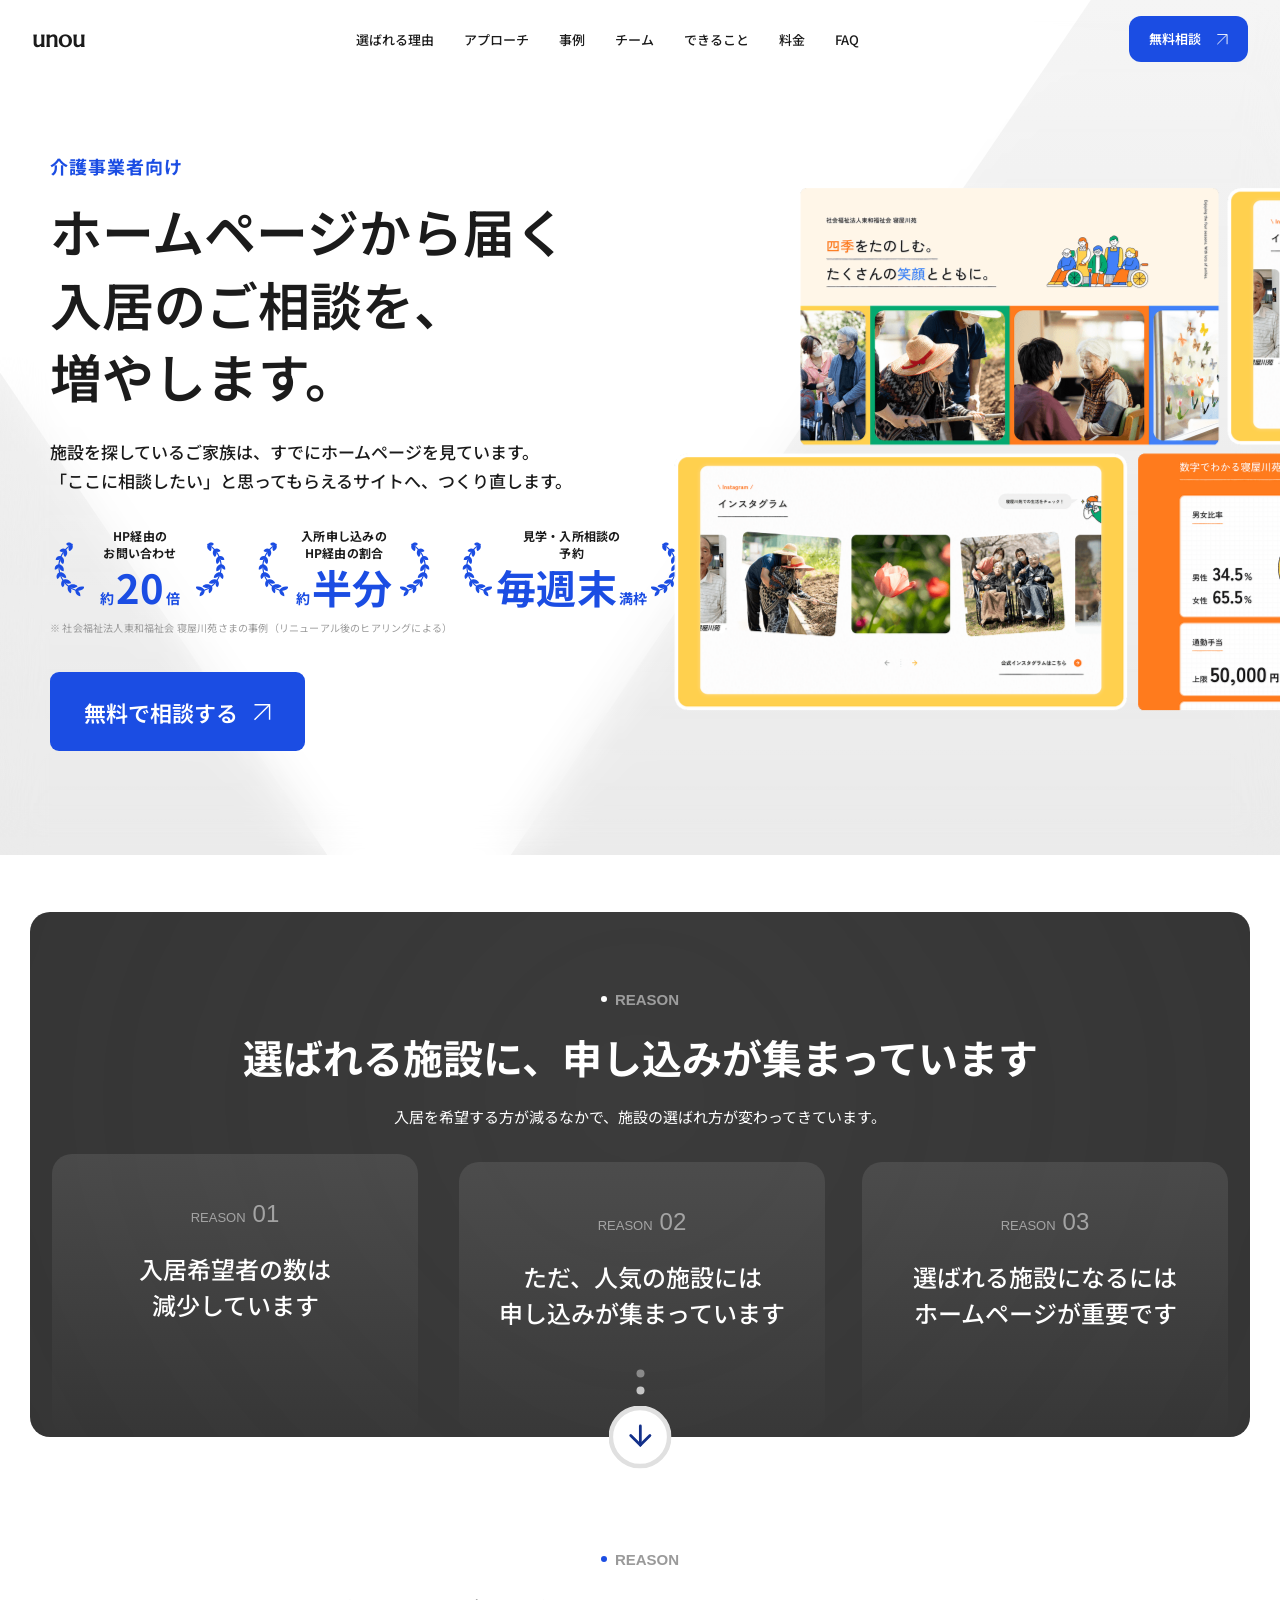
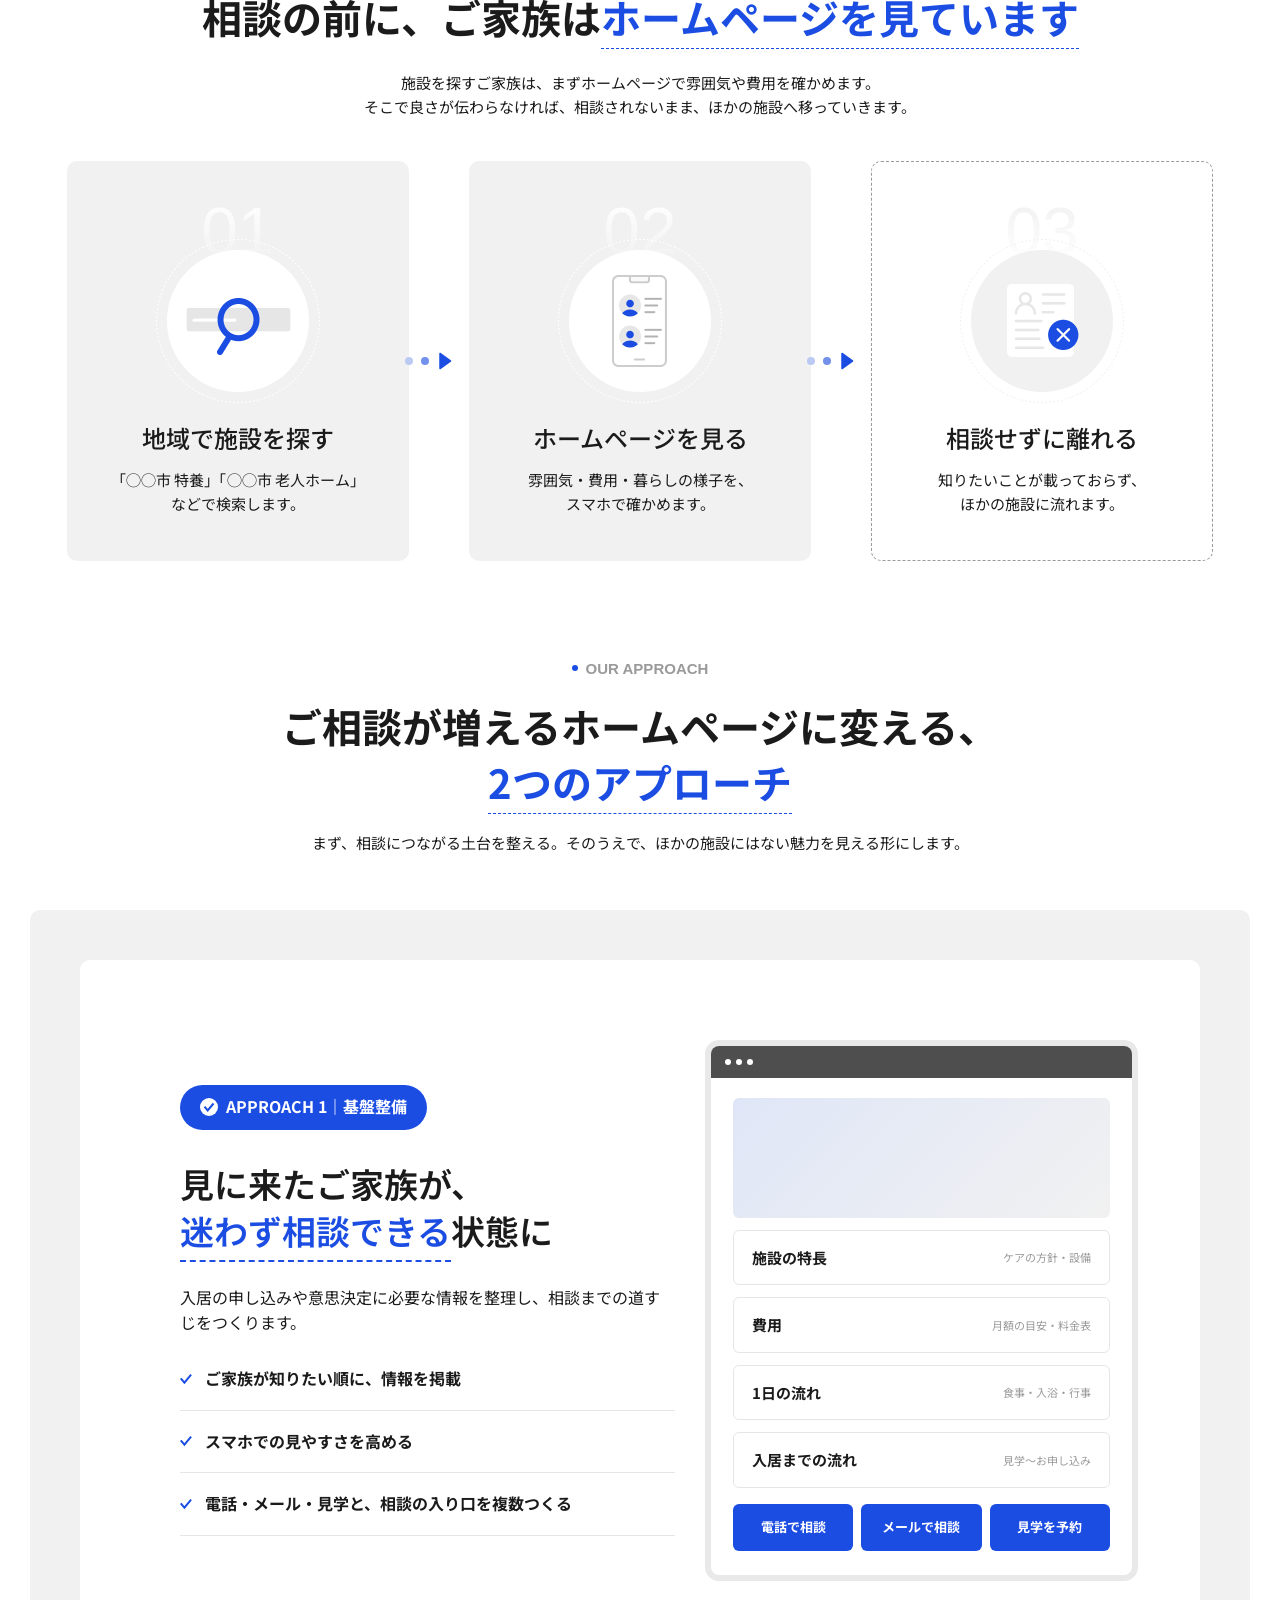
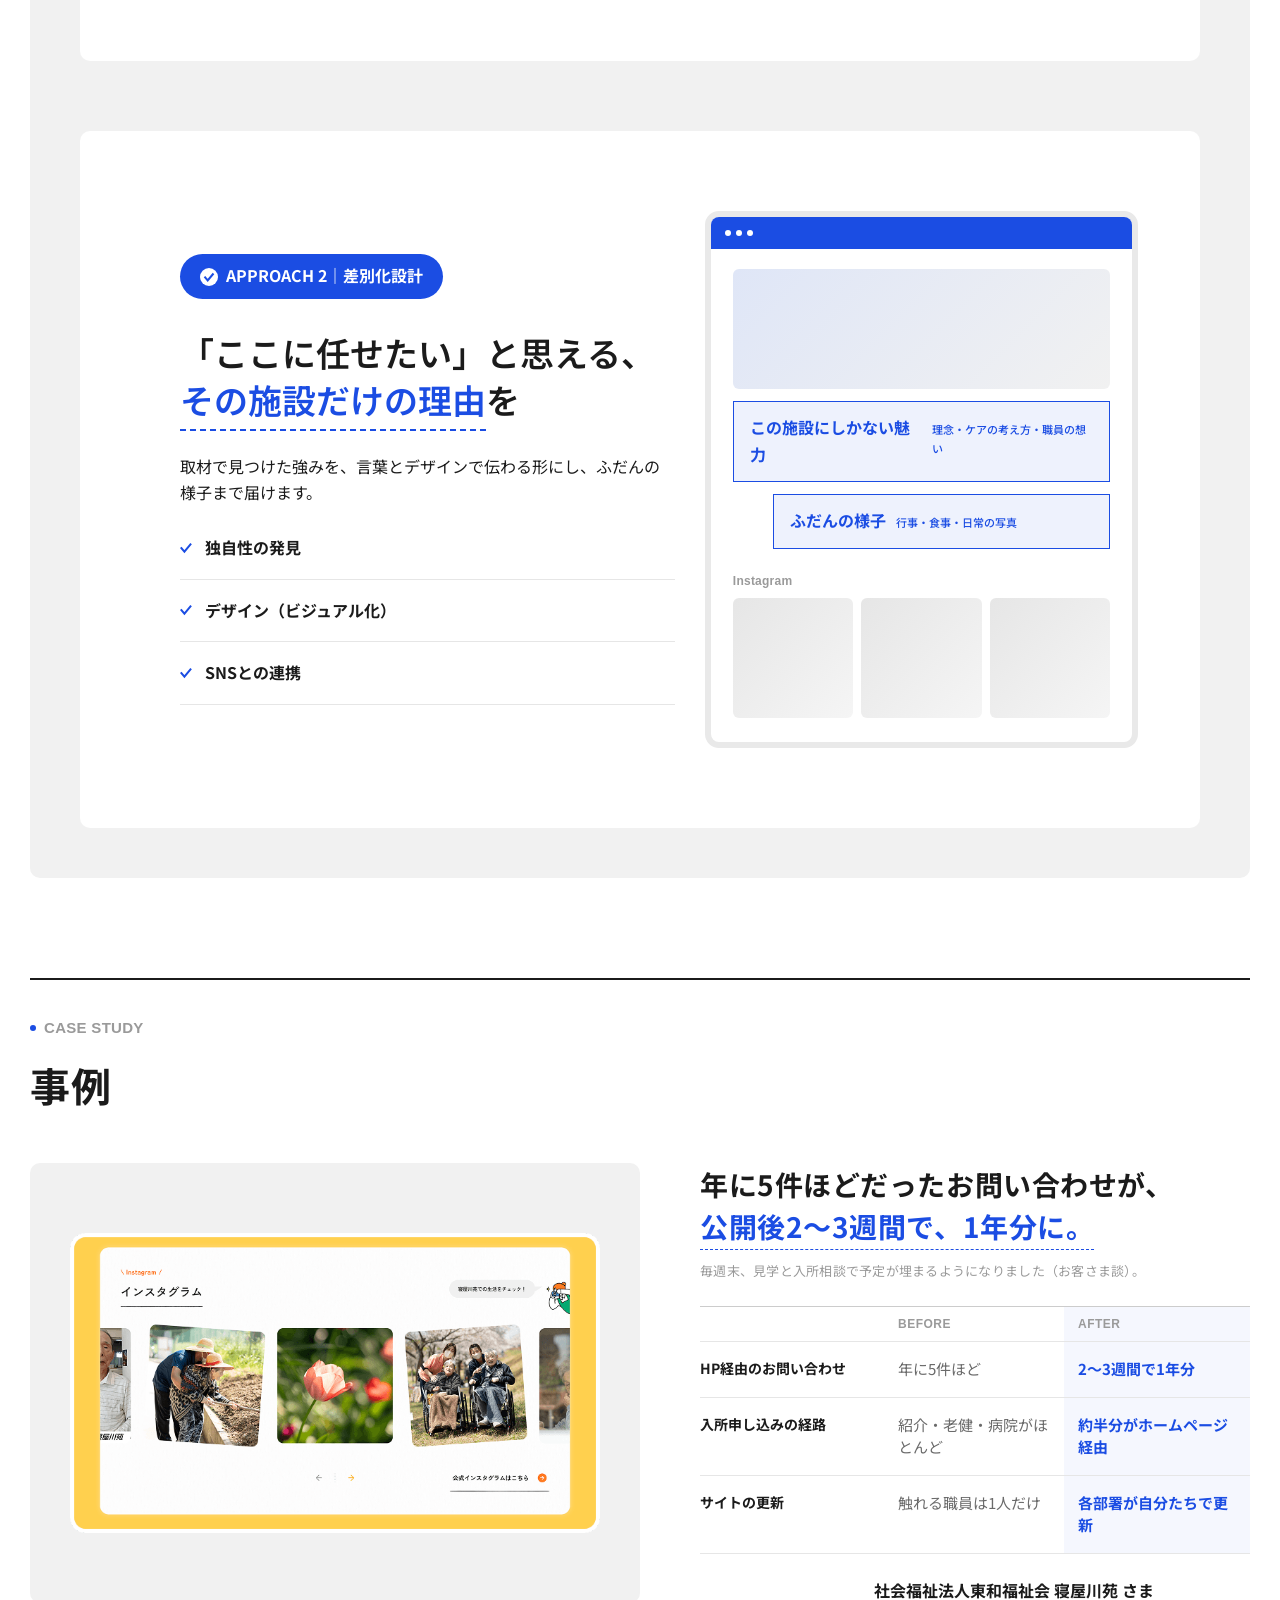
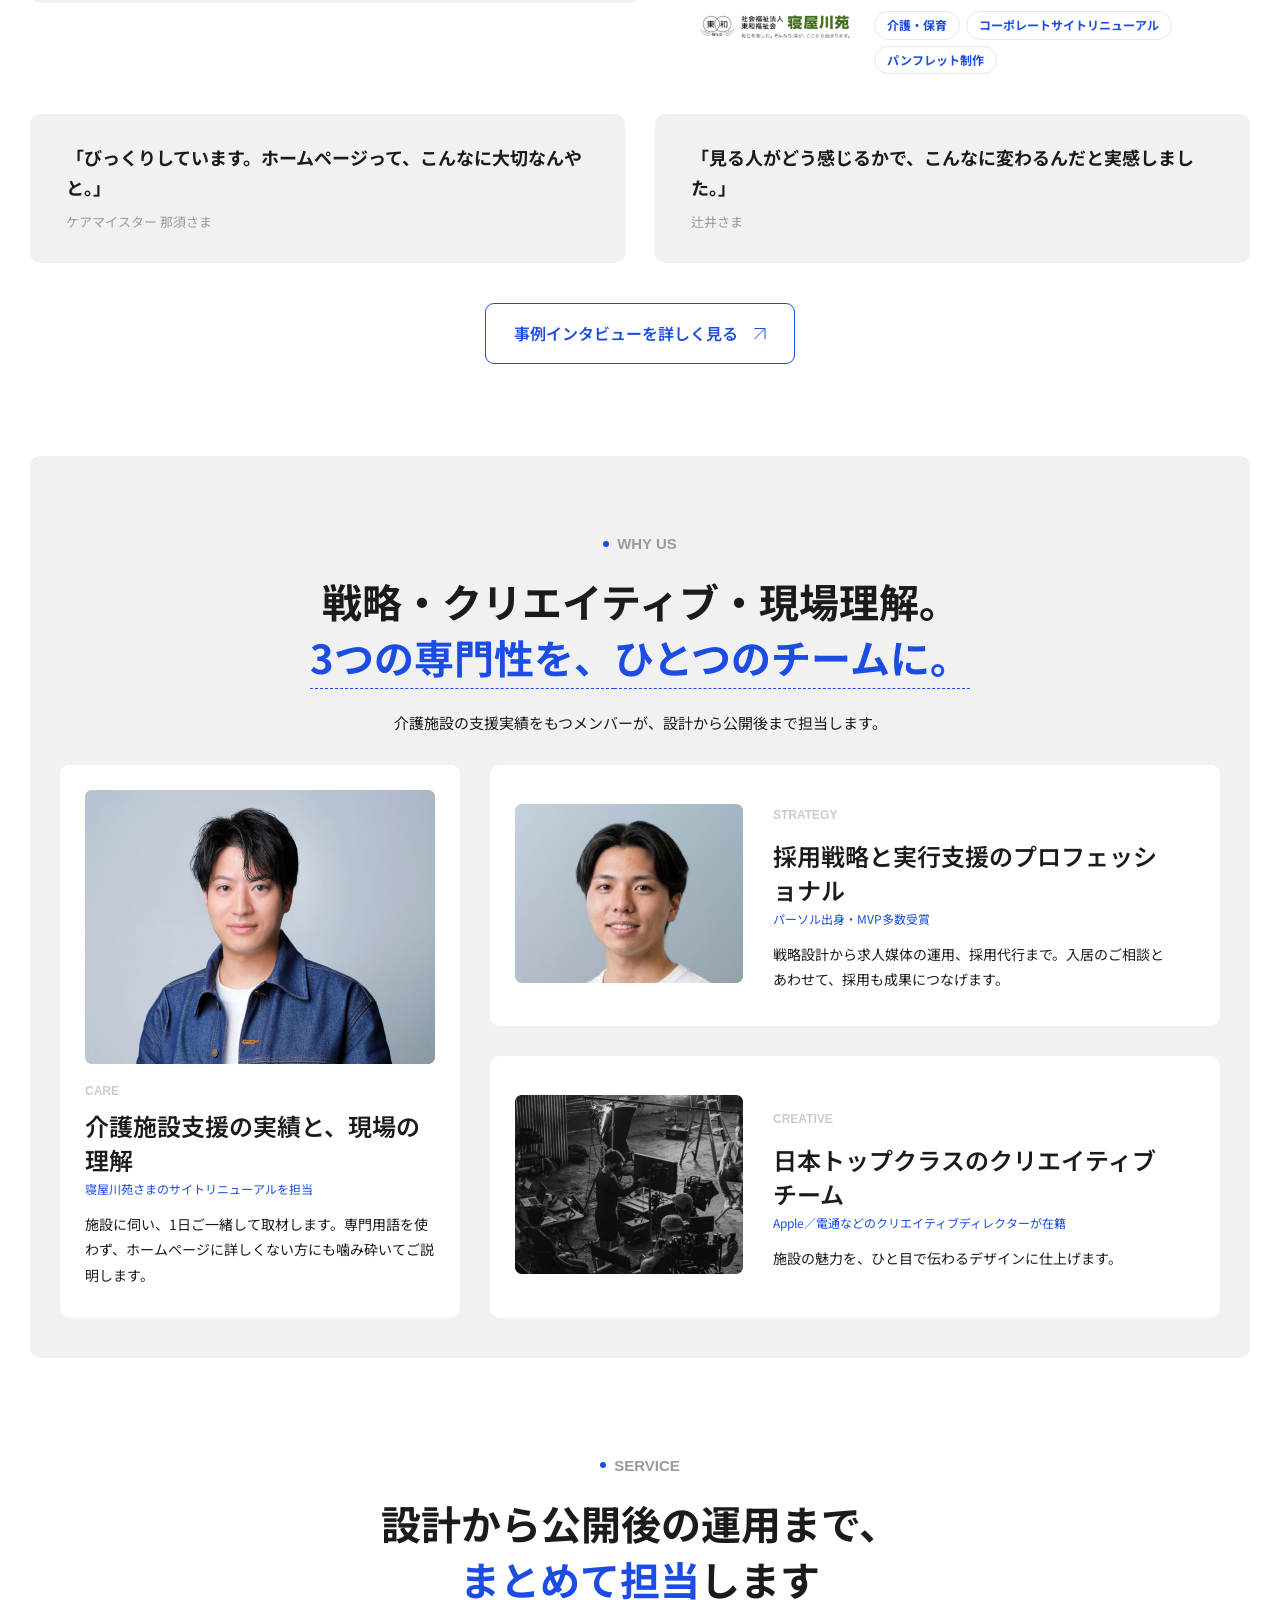
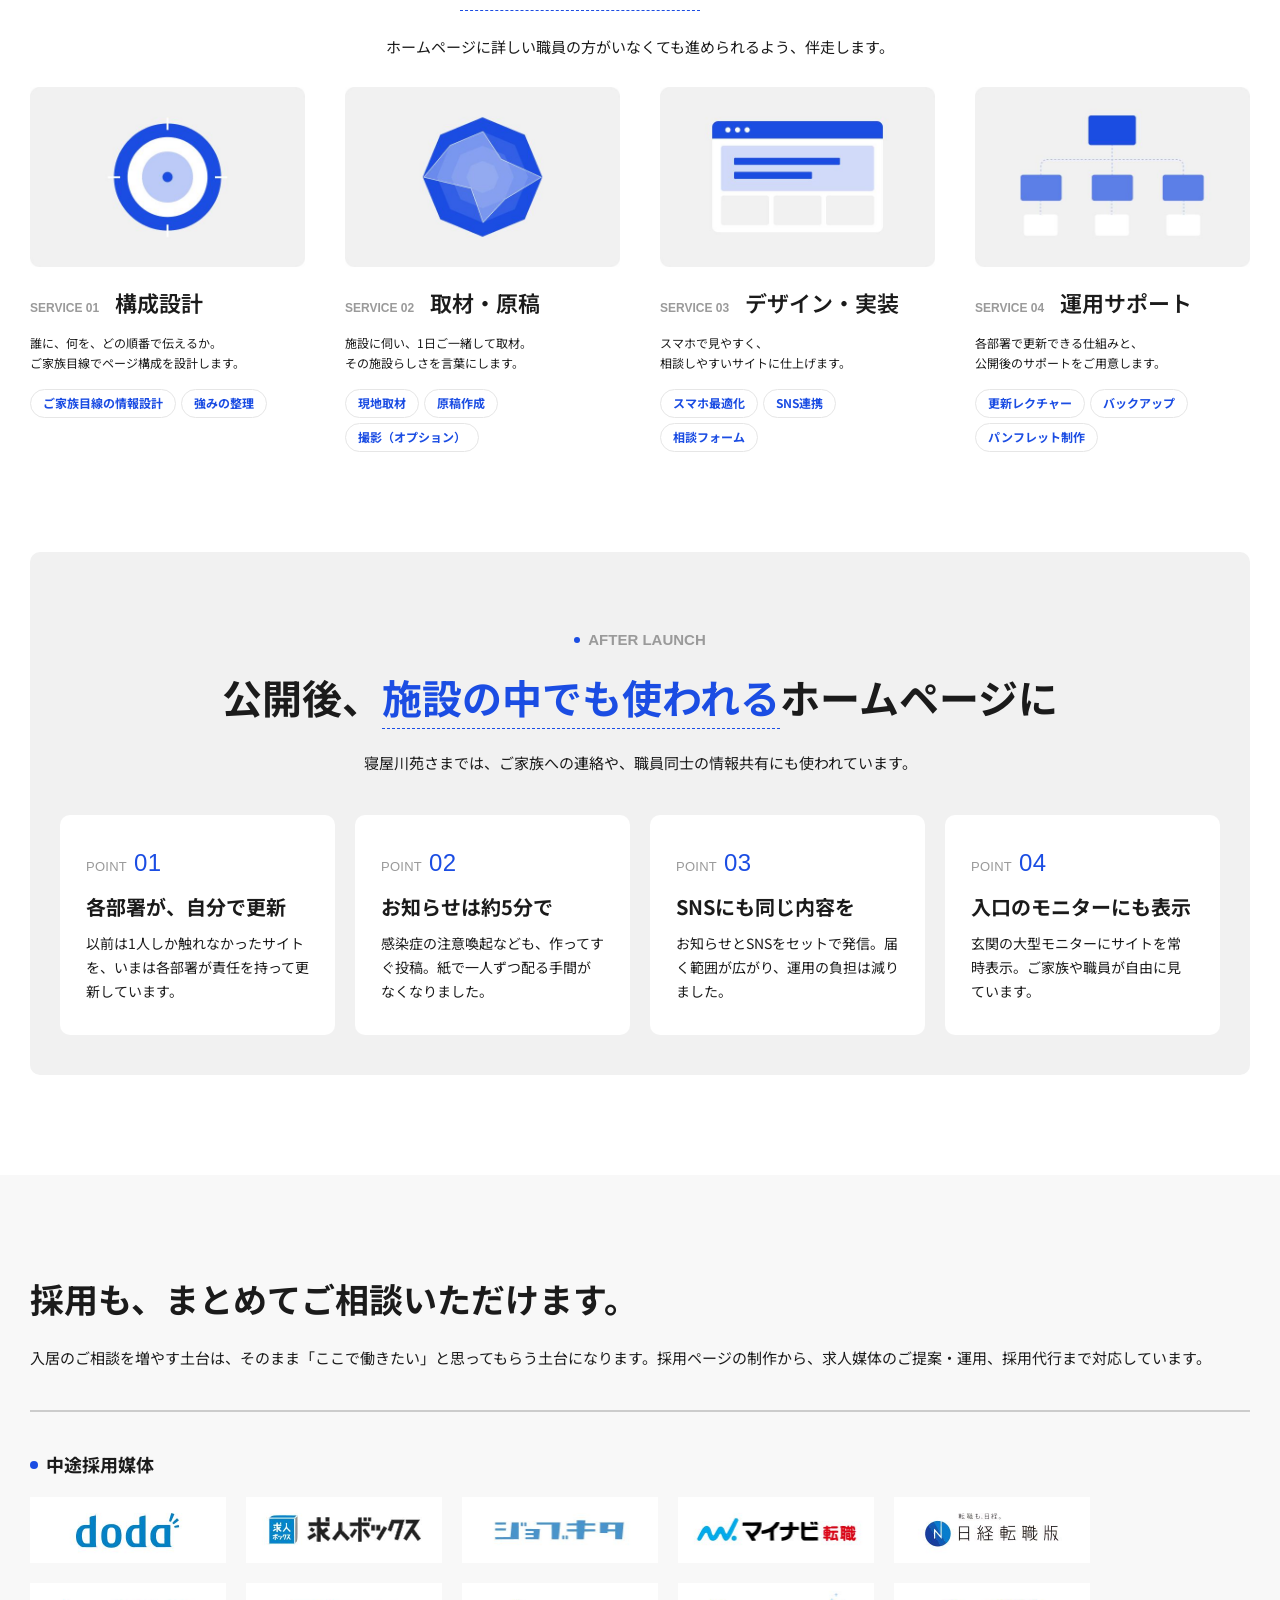
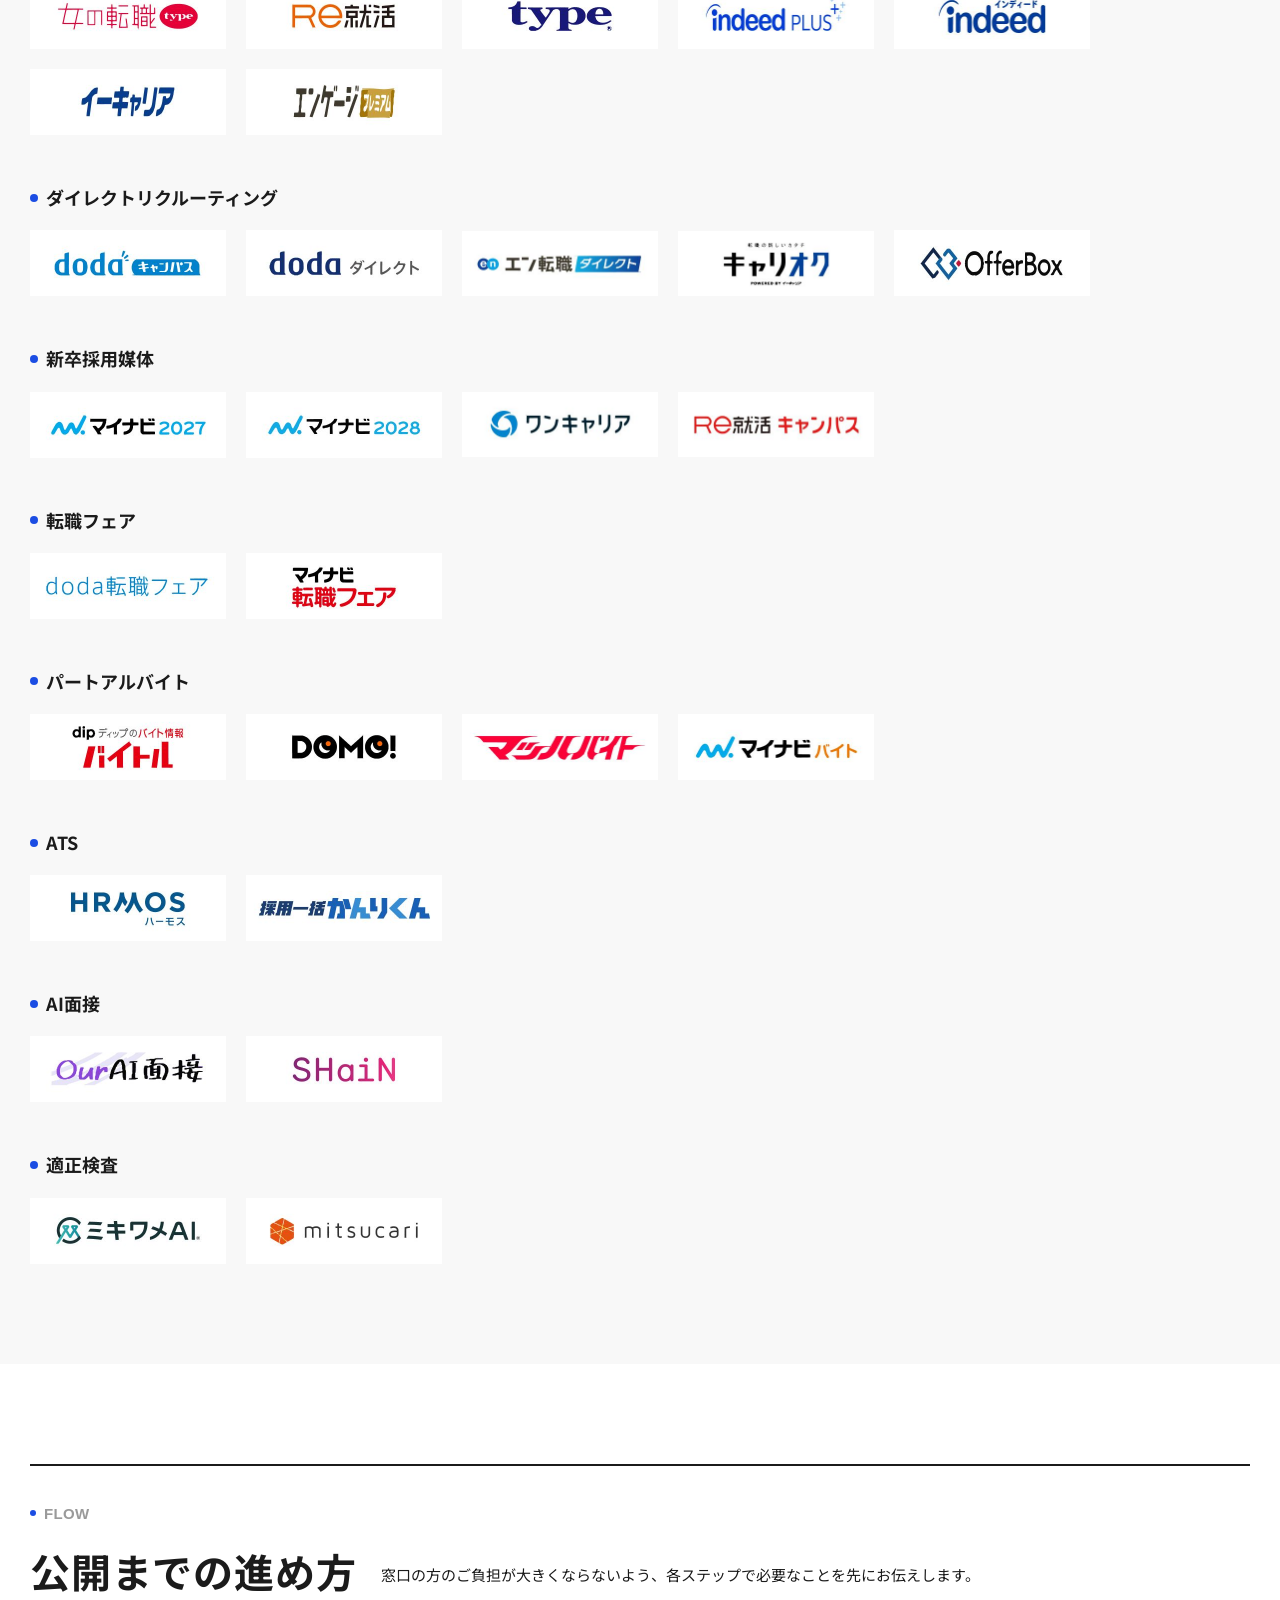
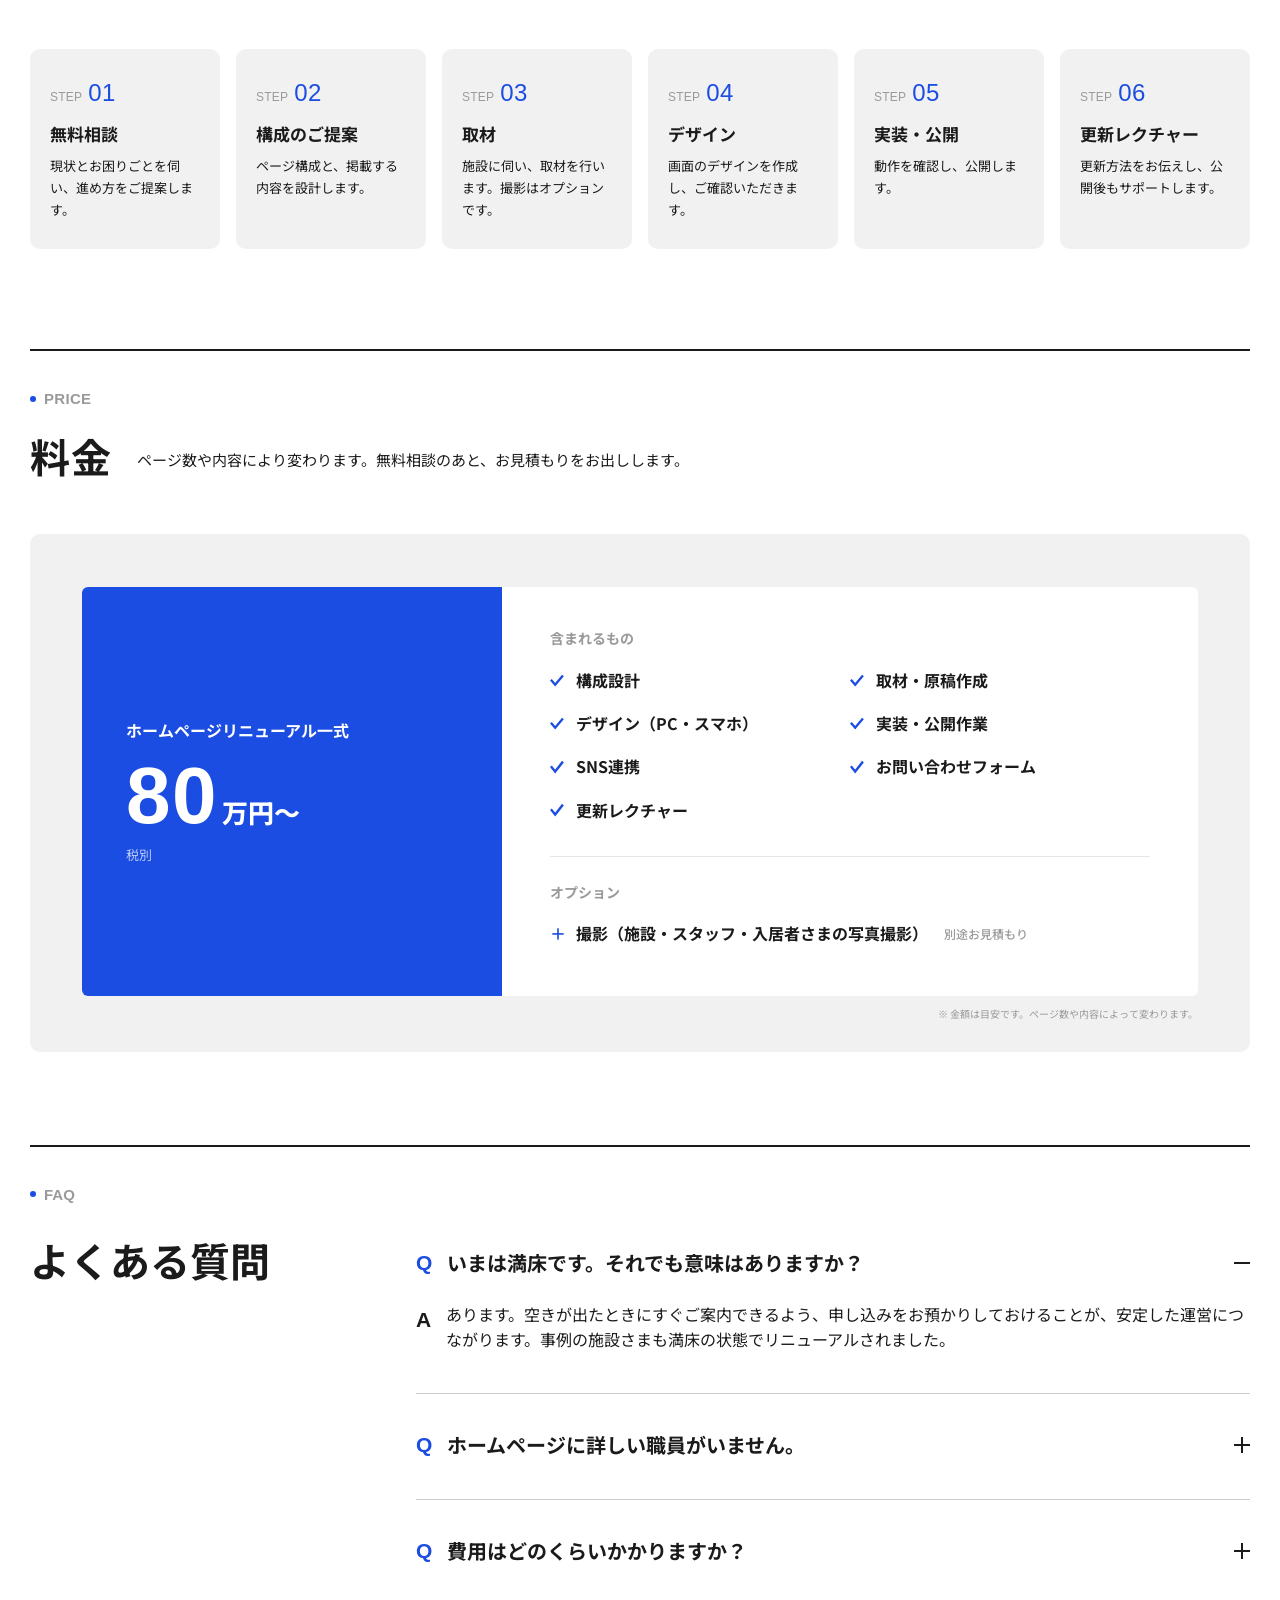
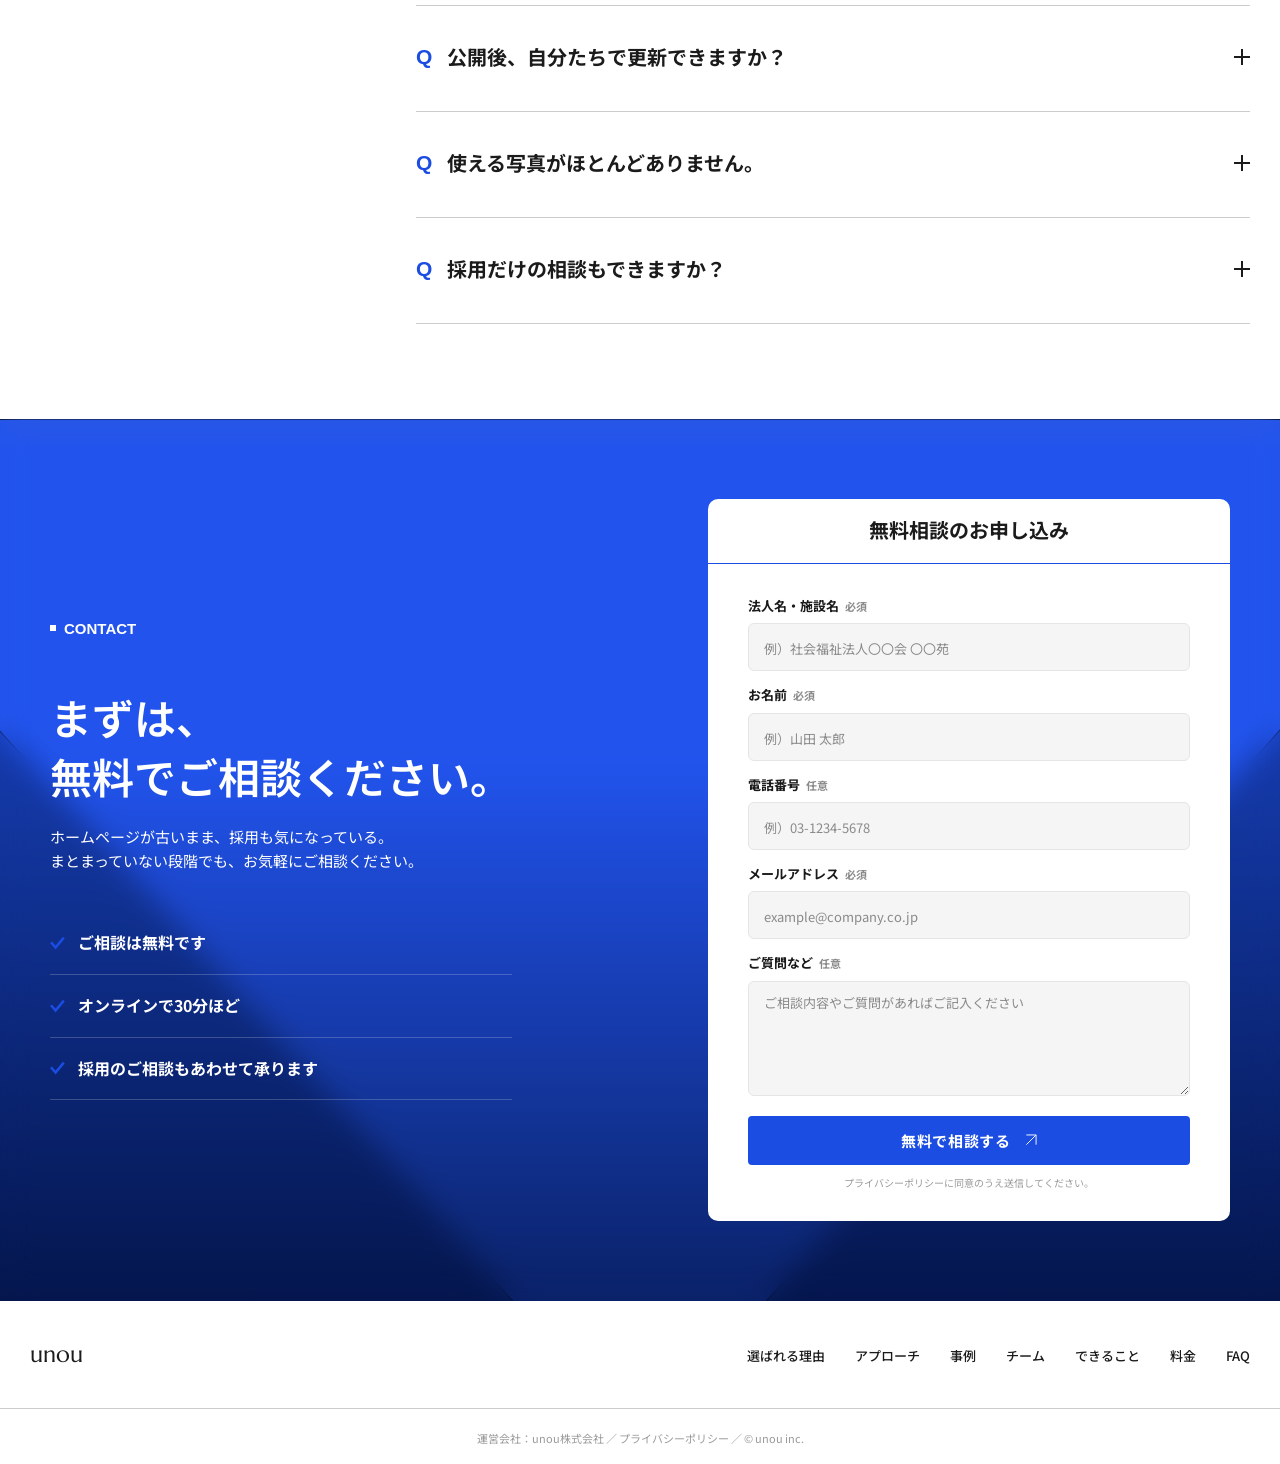
==== commit b8a3f0a9: "KVを調整：上余白を詰め、対象表記と実績バッジをKV内に配置 Co-Authored-By: Claude Fable 5.2 <noreply@anthropic.com> Claude-Sessi" ====
--- a/index.html
+++ b/index.html
@@ -31,23 +31,20 @@
 <section class="hero" data-fade-group data-onload>
   <div class="container hero-container">
     <div class="hero-content">
-      <p class="k-hero-tags" data-fade><span>特養</span><span>有料老人ホーム</span><span>サ高住</span><span>デイサービス</span></p>
+      <p class="k-hero-target" data-fade>介護事業者向け</p>
       <h2 class="main-title" data-fade>ホームページから届く<br/>入居のご相談を、<br/>増やします。</h2>
       <p class="sub-title" data-fade>施設を探しているご家族は、すでにホームページを見ています。<br/>「ここに相談したい」と思ってもらえるサイトへ、つくり直します。</p>
+      <div class="k-laurels-wrap" data-fade>
+        <ul class="k-laurels">
+          <li class="k-laurel"><span class="k-laurel__l"><svg class="k-laurel__svg" viewBox="0 0 46 92" fill="currentColor" aria-hidden="true"><path d="M37.8 77.0 L33.9 75.8 L30.1 74.1 L26.6 72.0 L23.4 69.4 L20.5 66.5 L18.0 63.3 L15.9 59.8 L14.2 56.1 L13.0 52.2 L12.3 48.1 L12.0 44.1 L12.2 40.0 L13.0 35.9 L14.2 32.0 L15.8 28.3 L17.9 24.8 L20.5 21.6 L23.3 18.7 L26.5 16.1 L30.0 14.0" fill="none" stroke="currentColor" stroke-width="1.6" stroke-linecap="round"/><path d="M0 0C3.2 -3.4 9.8 -3.4 13.0 0C9.8 3.4 3.2 3.4 0 0Z" transform="translate(34.4 75.9) rotate(-378)"/><path d="M0 0C2.7 -3.0 8.0 -3.0 10.7 0C8.0 3.0 2.7 3.0 0 0Z" transform="translate(34.4 75.9) rotate(-308)"/><path d="M0 0C3.1 -3.4 9.4 -3.4 12.6 0C9.4 3.4 3.1 3.4 0 0Z" transform="translate(24.7 70.5) rotate(-359)"/><path d="M0 0C2.6 -3.0 7.7 -3.0 10.3 0C7.7 3.0 2.6 3.0 0 0Z" transform="translate(24.7 70.5) rotate(-289)"/><path d="M0 0C3.0 -3.4 9.1 -3.4 12.1 0C9.1 3.4 3.0 3.4 0 0Z" transform="translate(17.3 62.2) rotate(-340)"/><path d="M0 0C2.5 -3.0 7.5 -3.0 10.0 0C7.5 3.0 2.5 3.0 0 0Z" transform="translate(17.3 62.2) rotate(-270)"/><path d="M0 0C2.9 -3.4 8.8 -3.4 11.7 0C8.8 3.4 2.9 3.4 0 0Z" transform="translate(12.9 51.9) rotate(-321)"/><path d="M0 0C2.4 -3.0 7.2 -3.0 9.6 0C7.2 3.0 2.4 3.0 0 0Z" transform="translate(12.9 51.9) rotate(-251)"/><path d="M0 0C2.8 -3.4 8.5 -3.4 11.3 0C8.5 3.4 2.8 3.4 0 0Z" transform="translate(12.2 40.8) rotate(-303)"/><path d="M0 0C2.3 -3.0 6.9 -3.0 9.3 0C6.9 3.0 2.3 3.0 0 0Z" transform="translate(12.2 40.8) rotate(-233)"/><path d="M0 0C2.7 -3.4 8.1 -3.4 10.9 0C8.1 3.4 2.7 3.4 0 0Z" transform="translate(15.0 30.0) rotate(-284)"/><path d="M0 0C2.2 -3.0 6.7 -3.0 8.9 0C6.7 3.0 2.2 3.0 0 0Z" transform="translate(15.0 30.0) rotate(-214)"/><path d="M0 0C2.6 -3.4 7.8 -3.4 10.4 0C7.8 3.4 2.6 3.4 0 0Z" transform="translate(21.2 20.8) rotate(-265)"/><path d="M0 0C2.1 -3.0 6.4 -3.0 8.6 0C6.4 3.0 2.1 3.0 0 0Z" transform="translate(21.2 20.8) rotate(-195)"/><path d="M0 0C2.5 -3.4 7.5 -3.4 10.0 0C7.5 3.4 2.5 3.4 0 0Z" transform="translate(30.0 14.0) rotate(-246)"/><path d="M0 0C2.0 -3.0 6.1 -3.0 8.2 0C6.1 3.0 2.0 3.0 0 0Z" transform="translate(30.0 14.0) rotate(-176)"/></svg></span><div class="k-laurel__body"><p class="k-laurel__label">HP経由の<br>お問い合わせ</p><p class="k-laurel__num"><small>約</small><strong>20</strong><span>倍</span></p></div><span class="k-laurel__r"><svg class="k-laurel__svg" viewBox="0 0 46 92" fill="currentColor" aria-hidden="true"><path d="M37.8 77.0 L33.9 75.8 L30.1 74.1 L26.6 72.0 L23.4 69.4 L20.5 66.5 L18.0 63.3 L15.9 59.8 L14.2 56.1 L13.0 52.2 L12.3 48.1 L12.0 44.1 L12.2 40.0 L13.0 35.9 L14.2 32.0 L15.8 28.3 L17.9 24.8 L20.5 21.6 L23.3 18.7 L26.5 16.1 L30.0 14.0" fill="none" stroke="currentColor" stroke-width="1.6" stroke-linecap="round"/><path d="M0 0C3.2 -3.4 9.8 -3.4 13.0 0C9.8 3.4 3.2 3.4 0 0Z" transform="translate(34.4 75.9) rotate(-378)"/><path d="M0 0C2.7 -3.0 8.0 -3.0 10.7 0C8.0 3.0 2.7 3.0 0 0Z" transform="translate(34.4 75.9) rotate(-308)"/><path d="M0 0C3.1 -3.4 9.4 -3.4 12.6 0C9.4 3.4 3.1 3.4 0 0Z" transform="translate(24.7 70.5) rotate(-359)"/><path d="M0 0C2.6 -3.0 7.7 -3.0 10.3 0C7.7 3.0 2.6 3.0 0 0Z" transform="translate(24.7 70.5) rotate(-289)"/><path d="M0 0C3.0 -3.4 9.1 -3.4 12.1 0C9.1 3.4 3.0 3.4 0 0Z" transform="translate(17.3 62.2) rotate(-340)"/><path d="M0 0C2.5 -3.0 7.5 -3.0 10.0 0C7.5 3.0 2.5 3.0 0 0Z" transform="translate(17.3 62.2) rotate(-270)"/><path d="M0 0C2.9 -3.4 8.8 -3.4 11.7 0C8.8 3.4 2.9 3.4 0 0Z" transform="translate(12.9 51.9) rotate(-321)"/><path d="M0 0C2.4 -3.0 7.2 -3.0 9.6 0C7.2 3.0 2.4 3.0 0 0Z" transform="translate(12.9 51.9) rotate(-251)"/><path d="M0 0C2.8 -3.4 8.5 -3.4 11.3 0C8.5 3.4 2.8 3.4 0 0Z" transform="translate(12.2 40.8) rotate(-303)"/><path d="M0 0C2.3 -3.0 6.9 -3.0 9.3 0C6.9 3.0 2.3 3.0 0 0Z" transform="translate(12.2 40.8) rotate(-233)"/><path d="M0 0C2.7 -3.4 8.1 -3.4 10.9 0C8.1 3.4 2.7 3.4 0 0Z" transform="translate(15.0 30.0) rotate(-284)"/><path d="M0 0C2.2 -3.0 6.7 -3.0 8.9 0C6.7 3.0 2.2 3.0 0 0Z" transform="translate(15.0 30.0) rotate(-214)"/><path d="M0 0C2.6 -3.4 7.8 -3.4 10.4 0C7.8 3.4 2.6 3.4 0 0Z" transform="translate(21.2 20.8) rotate(-265)"/><path d="M0 0C2.1 -3.0 6.4 -3.0 8.6 0C6.4 3.0 2.1 3.0 0 0Z" transform="translate(21.2 20.8) rotate(-195)"/><path d="M0 0C2.5 -3.4 7.5 -3.4 10.0 0C7.5 3.4 2.5 3.4 0 0Z" transform="translate(30.0 14.0) rotate(-246)"/><path d="M0 0C2.0 -3.0 6.1 -3.0 8.2 0C6.1 3.0 2.0 3.0 0 0Z" transform="translate(30.0 14.0) rotate(-176)"/></svg></span></li>
+          <li class="k-laurel"><span class="k-laurel__l"><svg class="k-laurel__svg" viewBox="0 0 46 92" fill="currentColor" aria-hidden="true"><path d="M37.8 77.0 L33.9 75.8 L30.1 74.1 L26.6 72.0 L23.4 69.4 L20.5 66.5 L18.0 63.3 L15.9 59.8 L14.2 56.1 L13.0 52.2 L12.3 48.1 L12.0 44.1 L12.2 40.0 L13.0 35.9 L14.2 32.0 L15.8 28.3 L17.9 24.8 L20.5 21.6 L23.3 18.7 L26.5 16.1 L30.0 14.0" fill="none" stroke="currentColor" stroke-width="1.6" stroke-linecap="round"/><path d="M0 0C3.2 -3.4 9.8 -3.4 13.0 0C9.8 3.4 3.2 3.4 0 0Z" transform="translate(34.4 75.9) rotate(-378)"/><path d="M0 0C2.7 -3.0 8.0 -3.0 10.7 0C8.0 3.0 2.7 3.0 0 0Z" transform="translate(34.4 75.9) rotate(-308)"/><path d="M0 0C3.1 -3.4 9.4 -3.4 12.6 0C9.4 3.4 3.1 3.4 0 0Z" transform="translate(24.7 70.5) rotate(-359)"/><path d="M0 0C2.6 -3.0 7.7 -3.0 10.3 0C7.7 3.0 2.6 3.0 0 0Z" transform="translate(24.7 70.5) rotate(-289)"/><path d="M0 0C3.0 -3.4 9.1 -3.4 12.1 0C9.1 3.4 3.0 3.4 0 0Z" transform="translate(17.3 62.2) rotate(-340)"/><path d="M0 0C2.5 -3.0 7.5 -3.0 10.0 0C7.5 3.0 2.5 3.0 0 0Z" transform="translate(17.3 62.2) rotate(-270)"/><path d="M0 0C2.9 -3.4 8.8 -3.4 11.7 0C8.8 3.4 2.9 3.4 0 0Z" transform="translate(12.9 51.9) rotate(-321)"/><path d="M0 0C2.4 -3.0 7.2 -3.0 9.6 0C7.2 3.0 2.4 3.0 0 0Z" transform="translate(12.9 51.9) rotate(-251)"/><path d="M0 0C2.8 -3.4 8.5 -3.4 11.3 0C8.5 3.4 2.8 3.4 0 0Z" transform="translate(12.2 40.8) rotate(-303)"/><path d="M0 0C2.3 -3.0 6.9 -3.0 9.3 0C6.9 3.0 2.3 3.0 0 0Z" transform="translate(12.2 40.8) rotate(-233)"/><path d="M0 0C2.7 -3.4 8.1 -3.4 10.9 0C8.1 3.4 2.7 3.4 0 0Z" transform="translate(15.0 30.0) rotate(-284)"/><path d="M0 0C2.2 -3.0 6.7 -3.0 8.9 0C6.7 3.0 2.2 3.0 0 0Z" transform="translate(15.0 30.0) rotate(-214)"/><path d="M0 0C2.6 -3.4 7.8 -3.4 10.4 0C7.8 3.4 2.6 3.4 0 0Z" transform="translate(21.2 20.8) rotate(-265)"/><path d="M0 0C2.1 -3.0 6.4 -3.0 8.6 0C6.4 3.0 2.1 3.0 0 0Z" transform="translate(21.2 20.8) rotate(-195)"/><path d="M0 0C2.5 -3.4 7.5 -3.4 10.0 0C7.5 3.4 2.5 3.4 0 0Z" transform="translate(30.0 14.0) rotate(-246)"/><path d="M0 0C2.0 -3.0 6.1 -3.0 8.2 0C6.1 3.0 2.0 3.0 0 0Z" transform="translate(30.0 14.0) rotate(-176)"/></svg></span><div class="k-laurel__body"><p class="k-laurel__label">入所申し込みの<br>HP経由の割合</p><p class="k-laurel__num"><small>約</small><strong>半分</strong></p></div><span class="k-laurel__r"><svg class="k-laurel__svg" viewBox="0 0 46 92" fill="currentColor" aria-hidden="true"><path d="M37.8 77.0 L33.9 75.8 L30.1 74.1 L26.6 72.0 L23.4 69.4 L20.5 66.5 L18.0 63.3 L15.9 59.8 L14.2 56.1 L13.0 52.2 L12.3 48.1 L12.0 44.1 L12.2 40.0 L13.0 35.9 L14.2 32.0 L15.8 28.3 L17.9 24.8 L20.5 21.6 L23.3 18.7 L26.5 16.1 L30.0 14.0" fill="none" stroke="currentColor" stroke-width="1.6" stroke-linecap="round"/><path d="M0 0C3.2 -3.4 9.8 -3.4 13.0 0C9.8 3.4 3.2 3.4 0 0Z" transform="translate(34.4 75.9) rotate(-378)"/><path d="M0 0C2.7 -3.0 8.0 -3.0 10.7 0C8.0 3.0 2.7 3.0 0 0Z" transform="translate(34.4 75.9) rotate(-308)"/><path d="M0 0C3.1 -3.4 9.4 -3.4 12.6 0C9.4 3.4 3.1 3.4 0 0Z" transform="translate(24.7 70.5) rotate(-359)"/><path d="M0 0C2.6 -3.0 7.7 -3.0 10.3 0C7.7 3.0 2.6 3.0 0 0Z" transform="translate(24.7 70.5) rotate(-289)"/><path d="M0 0C3.0 -3.4 9.1 -3.4 12.1 0C9.1 3.4 3.0 3.4 0 0Z" transform="translate(17.3 62.2) rotate(-340)"/><path d="M0 0C2.5 -3.0 7.5 -3.0 10.0 0C7.5 3.0 2.5 3.0 0 0Z" transform="translate(17.3 62.2) rotate(-270)"/><path d="M0 0C2.9 -3.4 8.8 -3.4 11.7 0C8.8 3.4 2.9 3.4 0 0Z" transform="translate(12.9 51.9) rotate(-321)"/><path d="M0 0C2.4 -3.0 7.2 -3.0 9.6 0C7.2 3.0 2.4 3.0 0 0Z" transform="translate(12.9 51.9) rotate(-251)"/><path d="M0 0C2.8 -3.4 8.5 -3.4 11.3 0C8.5 3.4 2.8 3.4 0 0Z" transform="translate(12.2 40.8) rotate(-303)"/><path d="M0 0C2.3 -3.0 6.9 -3.0 9.3 0C6.9 3.0 2.3 3.0 0 0Z" transform="translate(12.2 40.8) rotate(-233)"/><path d="M0 0C2.7 -3.4 8.1 -3.4 10.9 0C8.1 3.4 2.7 3.4 0 0Z" transform="translate(15.0 30.0) rotate(-284)"/><path d="M0 0C2.2 -3.0 6.7 -3.0 8.9 0C6.7 3.0 2.2 3.0 0 0Z" transform="translate(15.0 30.0) rotate(-214)"/><path d="M0 0C2.6 -3.4 7.8 -3.4 10.4 0C7.8 3.4 2.6 3.4 0 0Z" transform="translate(21.2 20.8) rotate(-265)"/><path d="M0 0C2.1 -3.0 6.4 -3.0 8.6 0C6.4 3.0 2.1 3.0 0 0Z" transform="translate(21.2 20.8) rotate(-195)"/><path d="M0 0C2.5 -3.4 7.5 -3.4 10.0 0C7.5 3.4 2.5 3.4 0 0Z" transform="translate(30.0 14.0) rotate(-246)"/><path d="M0 0C2.0 -3.0 6.1 -3.0 8.2 0C6.1 3.0 2.0 3.0 0 0Z" transform="translate(30.0 14.0) rotate(-176)"/></svg></span></li>
+          <li class="k-laurel"><span class="k-laurel__l"><svg class="k-laurel__svg" viewBox="0 0 46 92" fill="currentColor" aria-hidden="true"><path d="M37.8 77.0 L33.9 75.8 L30.1 74.1 L26.6 72.0 L23.4 69.4 L20.5 66.5 L18.0 63.3 L15.9 59.8 L14.2 56.1 L13.0 52.2 L12.3 48.1 L12.0 44.1 L12.2 40.0 L13.0 35.9 L14.2 32.0 L15.8 28.3 L17.9 24.8 L20.5 21.6 L23.3 18.7 L26.5 16.1 L30.0 14.0" fill="none" stroke="currentColor" stroke-width="1.6" stroke-linecap="round"/><path d="M0 0C3.2 -3.4 9.8 -3.4 13.0 0C9.8 3.4 3.2 3.4 0 0Z" transform="translate(34.4 75.9) rotate(-378)"/><path d="M0 0C2.7 -3.0 8.0 -3.0 10.7 0C8.0 3.0 2.7 3.0 0 0Z" transform="translate(34.4 75.9) rotate(-308)"/><path d="M0 0C3.1 -3.4 9.4 -3.4 12.6 0C9.4 3.4 3.1 3.4 0 0Z" transform="translate(24.7 70.5) rotate(-359)"/><path d="M0 0C2.6 -3.0 7.7 -3.0 10.3 0C7.7 3.0 2.6 3.0 0 0Z" transform="translate(24.7 70.5) rotate(-289)"/><path d="M0 0C3.0 -3.4 9.1 -3.4 12.1 0C9.1 3.4 3.0 3.4 0 0Z" transform="translate(17.3 62.2) rotate(-340)"/><path d="M0 0C2.5 -3.0 7.5 -3.0 10.0 0C7.5 3.0 2.5 3.0 0 0Z" transform="translate(17.3 62.2) rotate(-270)"/><path d="M0 0C2.9 -3.4 8.8 -3.4 11.7 0C8.8 3.4 2.9 3.4 0 0Z" transform="translate(12.9 51.9) rotate(-321)"/><path d="M0 0C2.4 -3.0 7.2 -3.0 9.6 0C7.2 3.0 2.4 3.0 0 0Z" transform="translate(12.9 51.9) rotate(-251)"/><path d="M0 0C2.8 -3.4 8.5 -3.4 11.3 0C8.5 3.4 2.8 3.4 0 0Z" transform="translate(12.2 40.8) rotate(-303)"/><path d="M0 0C2.3 -3.0 6.9 -3.0 9.3 0C6.9 3.0 2.3 3.0 0 0Z" transform="translate(12.2 40.8) rotate(-233)"/><path d="M0 0C2.7 -3.4 8.1 -3.4 10.9 0C8.1 3.4 2.7 3.4 0 0Z" transform="translate(15.0 30.0) rotate(-284)"/><path d="M0 0C2.2 -3.0 6.7 -3.0 8.9 0C6.7 3.0 2.2 3.0 0 0Z" transform="translate(15.0 30.0) rotate(-214)"/><path d="M0 0C2.6 -3.4 7.8 -3.4 10.4 0C7.8 3.4 2.6 3.4 0 0Z" transform="translate(21.2 20.8) rotate(-265)"/><path d="M0 0C2.1 -3.0 6.4 -3.0 8.6 0C6.4 3.0 2.1 3.0 0 0Z" transform="translate(21.2 20.8) rotate(-195)"/><path d="M0 0C2.5 -3.4 7.5 -3.4 10.0 0C7.5 3.4 2.5 3.4 0 0Z" transform="translate(30.0 14.0) rotate(-246)"/><path d="M0 0C2.0 -3.0 6.1 -3.0 8.2 0C6.1 3.0 2.0 3.0 0 0Z" transform="translate(30.0 14.0) rotate(-176)"/></svg></span><div class="k-laurel__body"><p class="k-laurel__label">見学・入所相談の<br>予約</p><p class="k-laurel__num"><strong>毎週末</strong><span>満枠</span></p></div><span class="k-laurel__r"><svg class="k-laurel__svg" viewBox="0 0 46 92" fill="currentColor" aria-hidden="true"><path d="M37.8 77.0 L33.9 75.8 L30.1 74.1 L26.6 72.0 L23.4 69.4 L20.5 66.5 L18.0 63.3 L15.9 59.8 L14.2 56.1 L13.0 52.2 L12.3 48.1 L12.0 44.1 L12.2 40.0 L13.0 35.9 L14.2 32.0 L15.8 28.3 L17.9 24.8 L20.5 21.6 L23.3 18.7 L26.5 16.1 L30.0 14.0" fill="none" stroke="currentColor" stroke-width="1.6" stroke-linecap="round"/><path d="M0 0C3.2 -3.4 9.8 -3.4 13.0 0C9.8 3.4 3.2 3.4 0 0Z" transform="translate(34.4 75.9) rotate(-378)"/><path d="M0 0C2.7 -3.0 8.0 -3.0 10.7 0C8.0 3.0 2.7 3.0 0 0Z" transform="translate(34.4 75.9) rotate(-308)"/><path d="M0 0C3.1 -3.4 9.4 -3.4 12.6 0C9.4 3.4 3.1 3.4 0 0Z" transform="translate(24.7 70.5) rotate(-359)"/><path d="M0 0C2.6 -3.0 7.7 -3.0 10.3 0C7.7 3.0 2.6 3.0 0 0Z" transform="translate(24.7 70.5) rotate(-289)"/><path d="M0 0C3.0 -3.4 9.1 -3.4 12.1 0C9.1 3.4 3.0 3.4 0 0Z" transform="translate(17.3 62.2) rotate(-340)"/><path d="M0 0C2.5 -3.0 7.5 -3.0 10.0 0C7.5 3.0 2.5 3.0 0 0Z" transform="translate(17.3 62.2) rotate(-270)"/><path d="M0 0C2.9 -3.4 8.8 -3.4 11.7 0C8.8 3.4 2.9 3.4 0 0Z" transform="translate(12.9 51.9) rotate(-321)"/><path d="M0 0C2.4 -3.0 7.2 -3.0 9.6 0C7.2 3.0 2.4 3.0 0 0Z" transform="translate(12.9 51.9) rotate(-251)"/><path d="M0 0C2.8 -3.4 8.5 -3.4 11.3 0C8.5 3.4 2.8 3.4 0 0Z" transform="translate(12.2 40.8) rotate(-303)"/><path d="M0 0C2.3 -3.0 6.9 -3.0 9.3 0C6.9 3.0 2.3 3.0 0 0Z" transform="translate(12.2 40.8) rotate(-233)"/><path d="M0 0C2.7 -3.4 8.1 -3.4 10.9 0C8.1 3.4 2.7 3.4 0 0Z" transform="translate(15.0 30.0) rotate(-284)"/><path d="M0 0C2.2 -3.0 6.7 -3.0 8.9 0C6.7 3.0 2.2 3.0 0 0Z" transform="translate(15.0 30.0) rotate(-214)"/><path d="M0 0C2.6 -3.4 7.8 -3.4 10.4 0C7.8 3.4 2.6 3.4 0 0Z" transform="translate(21.2 20.8) rotate(-265)"/><path d="M0 0C2.1 -3.0 6.4 -3.0 8.6 0C6.4 3.0 2.1 3.0 0 0Z" transform="translate(21.2 20.8) rotate(-195)"/><path d="M0 0C2.5 -3.4 7.5 -3.4 10.0 0C7.5 3.4 2.5 3.4 0 0Z" transform="translate(30.0 14.0) rotate(-246)"/><path d="M0 0C2.0 -3.0 6.1 -3.0 8.2 0C6.1 3.0 2.0 3.0 0 0Z" transform="translate(30.0 14.0) rotate(-176)"/></svg></span></li>
+        </ul>
+        <p class="k-laurels__note">※ 社会福祉法人東和福祉会 寝屋川苑さまの事例（リニューアル後のヒアリングによる）</p>
+      </div>
       <div class="hero-action" data-fade><a class="hero-action__button" href="#contact">無料で相談する<span></span></a></div>
     </div>
     <div class="hero-image" data-fade-group data-onload><div data-fade><img src="./assets/img/hero-kaigo.png" alt="寝屋川苑さまのホームページ"></div></div>
-  </div>
-</section>
-
-<section class="k-stats">
-  <div class="container2">
-    <ul class="k-stats__items">
-      <li class="k-stats__item"><p class="k-stats__label">ホームページ経由のお問い合わせ</p><p class="k-stats__num"><small>約</small><strong>20</strong><span>倍</span></p><p class="k-stats__text">年に5件ほど → 公開後2〜3週間で1年分に</p></li>
-      <li class="k-stats__item"><p class="k-stats__label">入所申し込みの経路</p><p class="k-stats__num"><small>約</small><strong>半分</strong><span>がHP経由</span></p><p class="k-stats__text">以前は紹介・老健・病院からがほとんど</p></li>
-      <li class="k-stats__item"><p class="k-stats__label">見学・入所相談</p><p class="k-stats__num"><strong>毎週末</strong><span>が予約で埋まる</span></p><p class="k-stats__text">「ホームページを見て来ました」という方が多数</p></li>
-    </ul>
-    <p class="k-stats__note">※ 社会福祉法人 東和福祉会 寝屋川苑さまの事例（リニューアル後のヒアリングによる）</p>
   </div>
 </section>
 
--- a/assets/css/kaigo.css
+++ b/assets/css/kaigo.css
@@ -1,18 +1,21 @@
 /* kaigo LP — additions on top of the recruit-site stylesheet (same tokens) */
-.k-hero-tags{display:flex;gap:.5rem;margin-bottom:1.5rem}
-.k-hero-tags span{background:#fff;border:1px solid #e6e6e6;border-radius:999px;padding:.1875rem .875rem .25rem;font-weight:700;font-size:.8125rem;line-height:160%;letter-spacing:.04em;color:var(--color-blue)}
-.hero{padding-top:13.75rem;padding-bottom:11.25rem}
+.k-hero-target{color:var(--color-blue);font-weight:700;font-size:1.125rem;line-height:160%;letter-spacing:.06em;margin-bottom:.875rem}
+section.hero{padding-top:9.5rem;padding-bottom:6.5rem}
 .hero .sub-title{font-size:1.0625rem;line-height:170%}
-
-.k-stats{padding-top:3.75rem;text-align:left}
-.k-stats__items{display:flex;gap:1.875rem}
-.k-stats__item{flex:1;background:#f1f1f1;border-radius:10px;padding:2rem 2.25rem 2.125rem}
-.k-stats__label{font-weight:700;font-size:.875rem;color:#9a9a9a;letter-spacing:.02em}
-.k-stats__num{display:flex;align-items:baseline;gap:.25rem;color:var(--color-blue);margin-top:.5rem;line-height:120%}
-.k-stats__num strong{font-family:"Google Sans Flex","Noto Sans JP",sans-serif;font-size:3.75rem;font-weight:600;letter-spacing:.02em;line-height:110%}
-.k-stats__num small,.k-stats__num span{font-size:1.25rem;font-weight:700}
-.k-stats__text{font-size:.9375rem;line-height:160%;margin-top:.625rem}
-.k-stats__note{font-size:.6875rem;color:#9a9a9a;margin-top:.875rem}
+.hero .hero-action{margin-top:2.25rem}
+.hero .hero-image{translate:93% -12%}
+.k-laurels-wrap{margin-top:2rem}
+.k-laurels{display:flex;gap:1.5rem}
+.k-laurel{display:flex;align-items:center;gap:.25rem;color:var(--color-blue)}
+.k-laurel__l,.k-laurel__r{display:block;width:2.125rem;flex-shrink:0;line-height:0}
+.k-laurel__r{transform:scaleX(-1)}
+.k-laurel__svg{width:100%;height:auto;display:block}
+.k-laurel__body{text-align:center;min-width:6.5rem}
+.k-laurel__label{font-weight:700;font-size:.75rem;line-height:140%;letter-spacing:.02em;color:var(--color-text)}
+.k-laurel__num{display:flex;align-items:baseline;justify-content:center;gap:.125rem;margin-top:.1875rem;line-height:110%;white-space:nowrap}
+.k-laurel__num strong{font-family:"Google Sans Flex","Noto Sans JP",sans-serif;font-weight:700;font-size:2.5rem;letter-spacing:.01em;line-height:110%}
+.k-laurel__num small,.k-laurel__num span{font-weight:700;font-size:.875rem}
+.k-laurels__note{font-size:.625rem;color:#9a9a9a;margin-top:.625rem;letter-spacing:.02em}
 
 .k-approach{padding-top:6.25rem}
 .k-approach .reason-contents{display:flex;flex-direction:column;gap:1.875rem}
@@ -104,8 +107,9 @@
 
 .k-stub{padding-top:10rem;padding-bottom:6rem}
 @media screen and (max-width:768px){
-  .k-hero-tags{flex-wrap:wrap}
-  .k-stats__items,.k-case__main,.k-voices,.k-points,.k-steps,.k-price__card{flex-direction:column}
+  .k-laurels{flex-wrap:wrap;gap:.75rem 1rem}
+  section.hero{padding-top:6.5rem;padding-bottom:3rem}
+  .k-case__main,.k-voices,.k-points,.k-steps,.k-price__card{flex-direction:column}
   .k-case__image,.k-price__left{width:100%}
   .k-case__image{height:auto;padding:1.5rem}
   .k-price__left{border-radius:6px 6px 0 0}
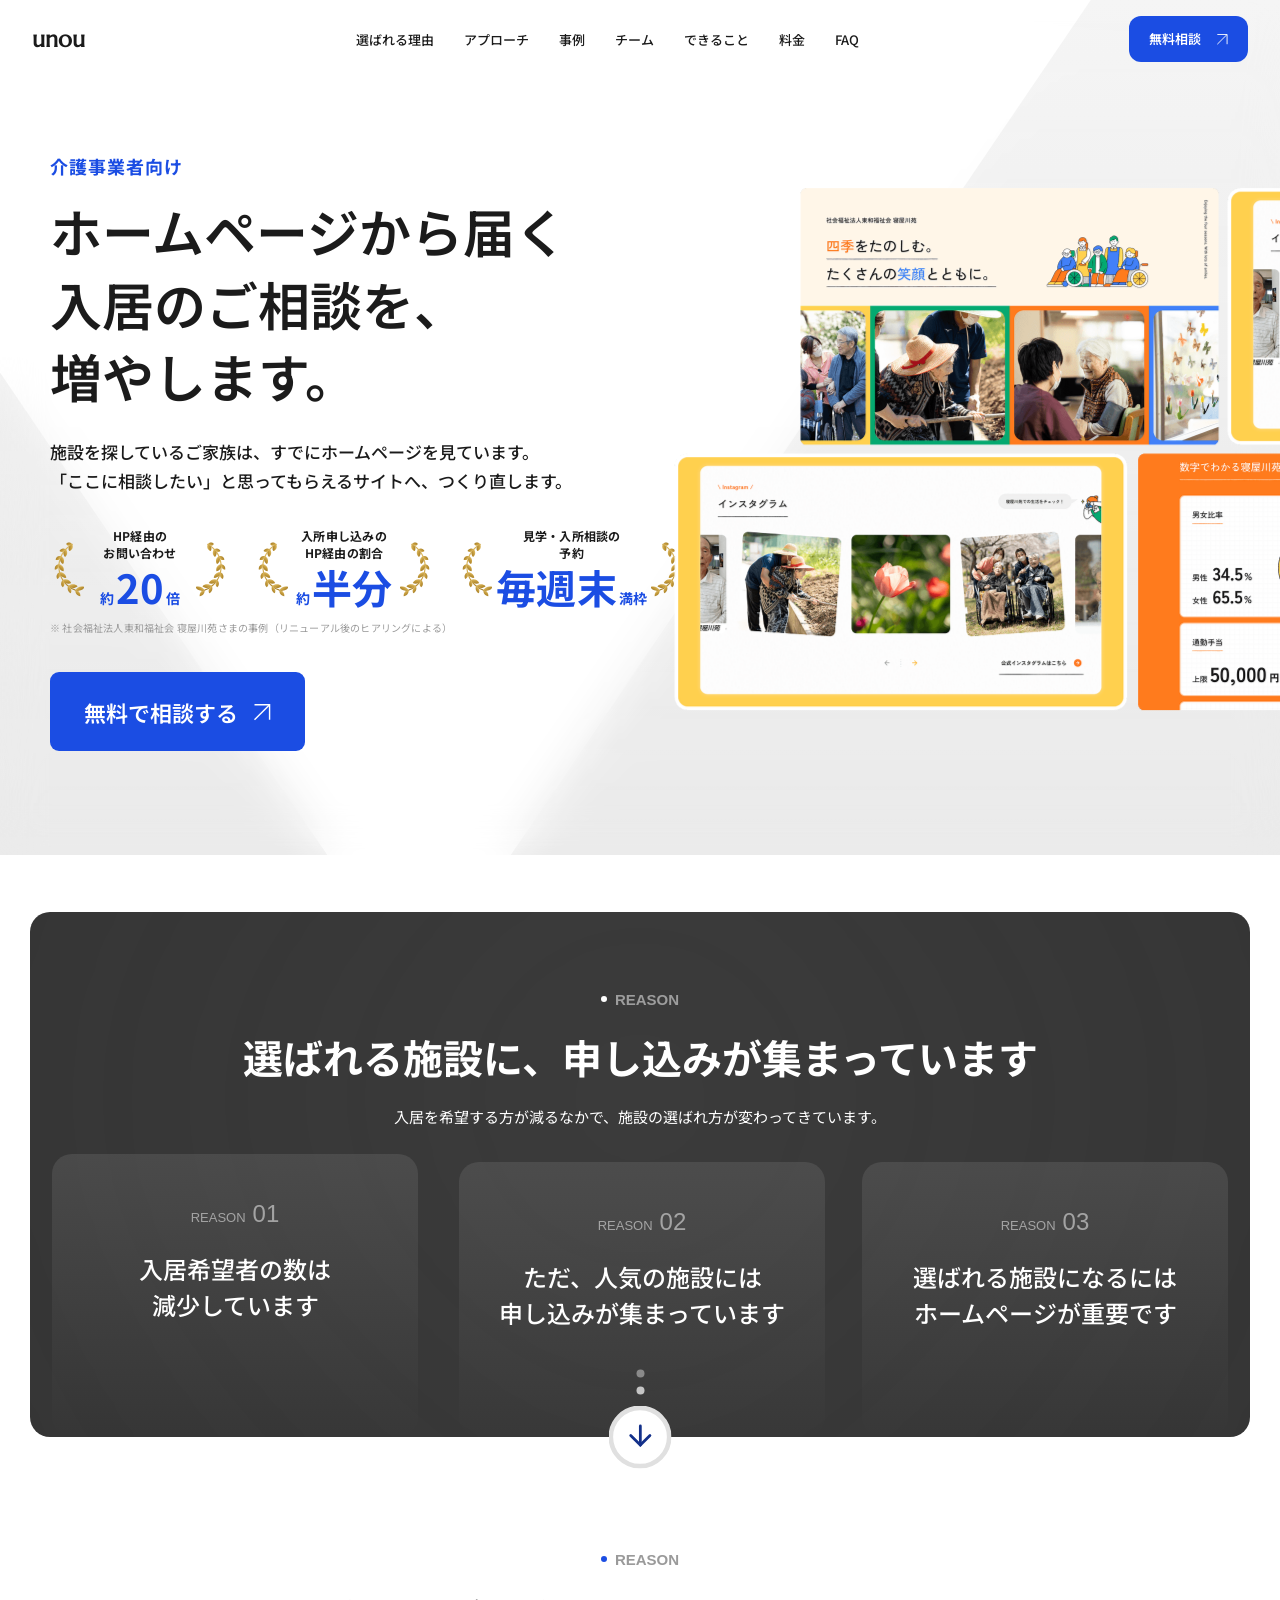
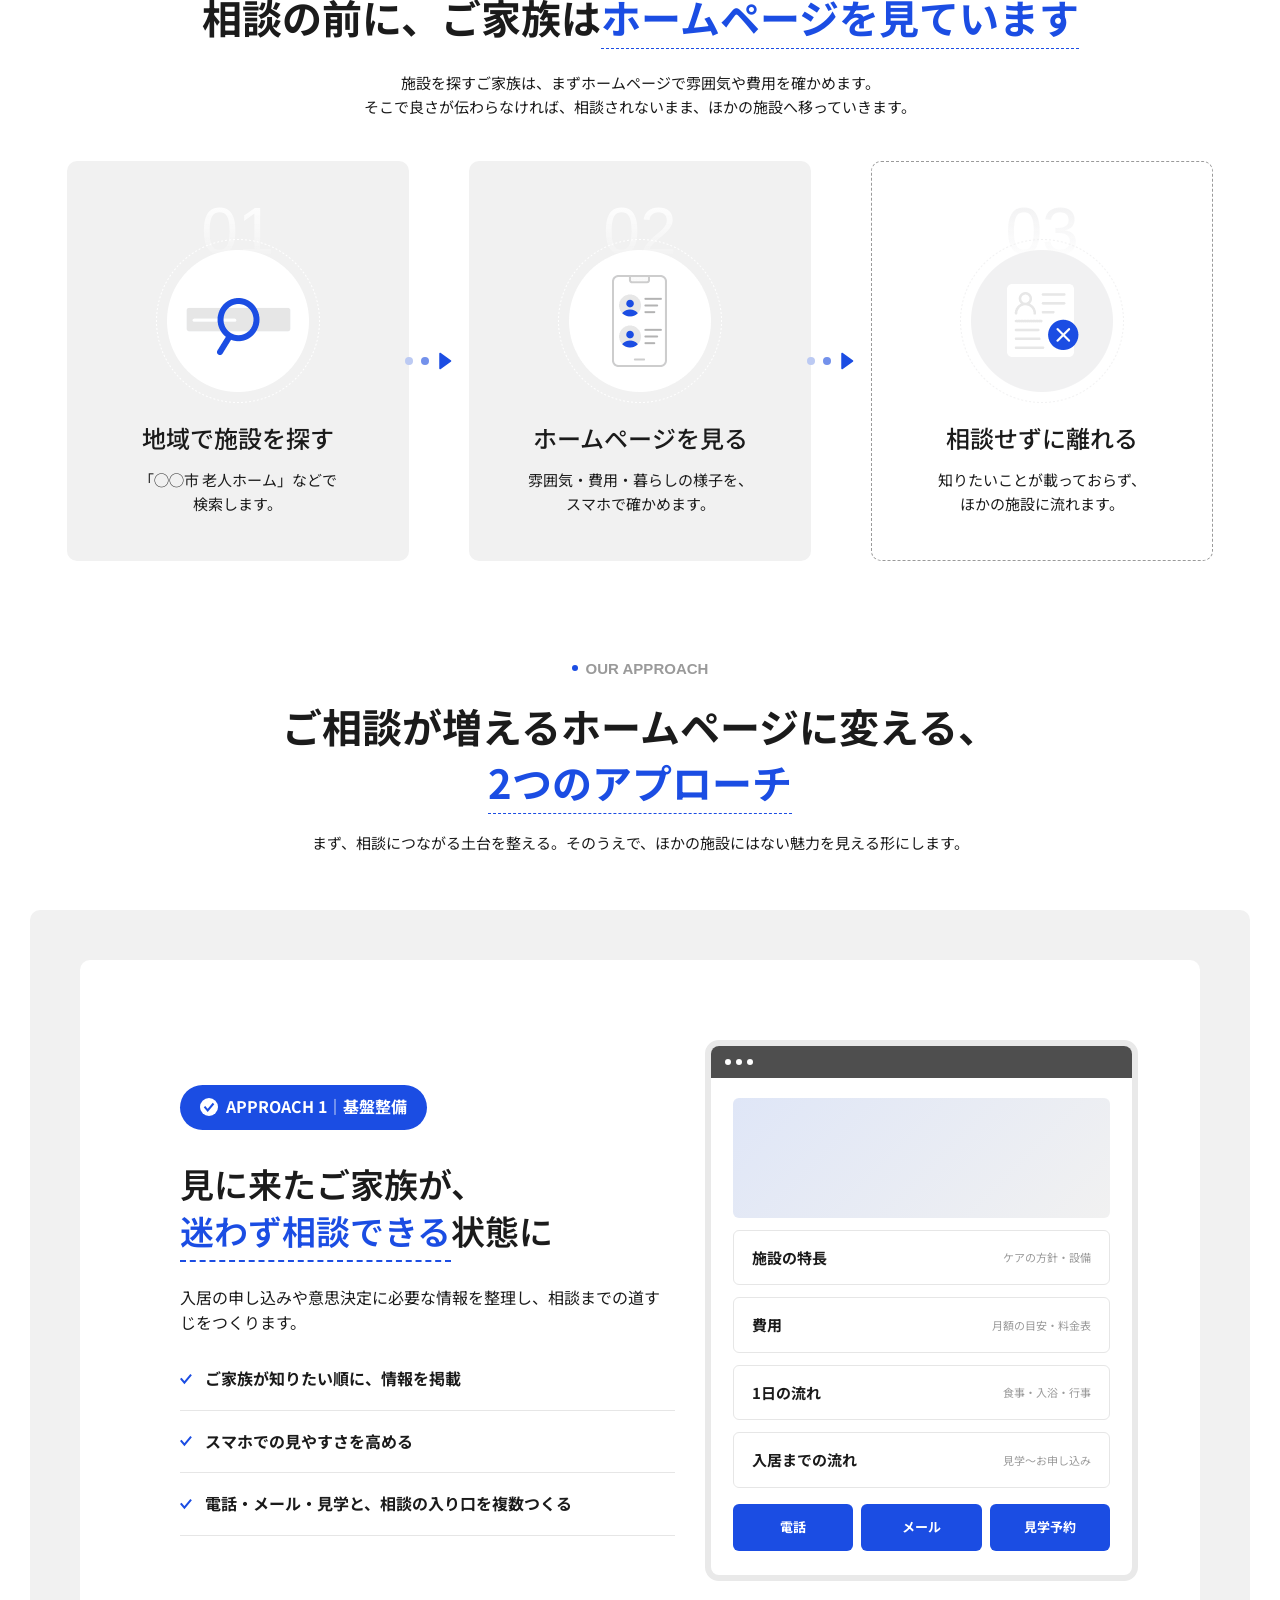
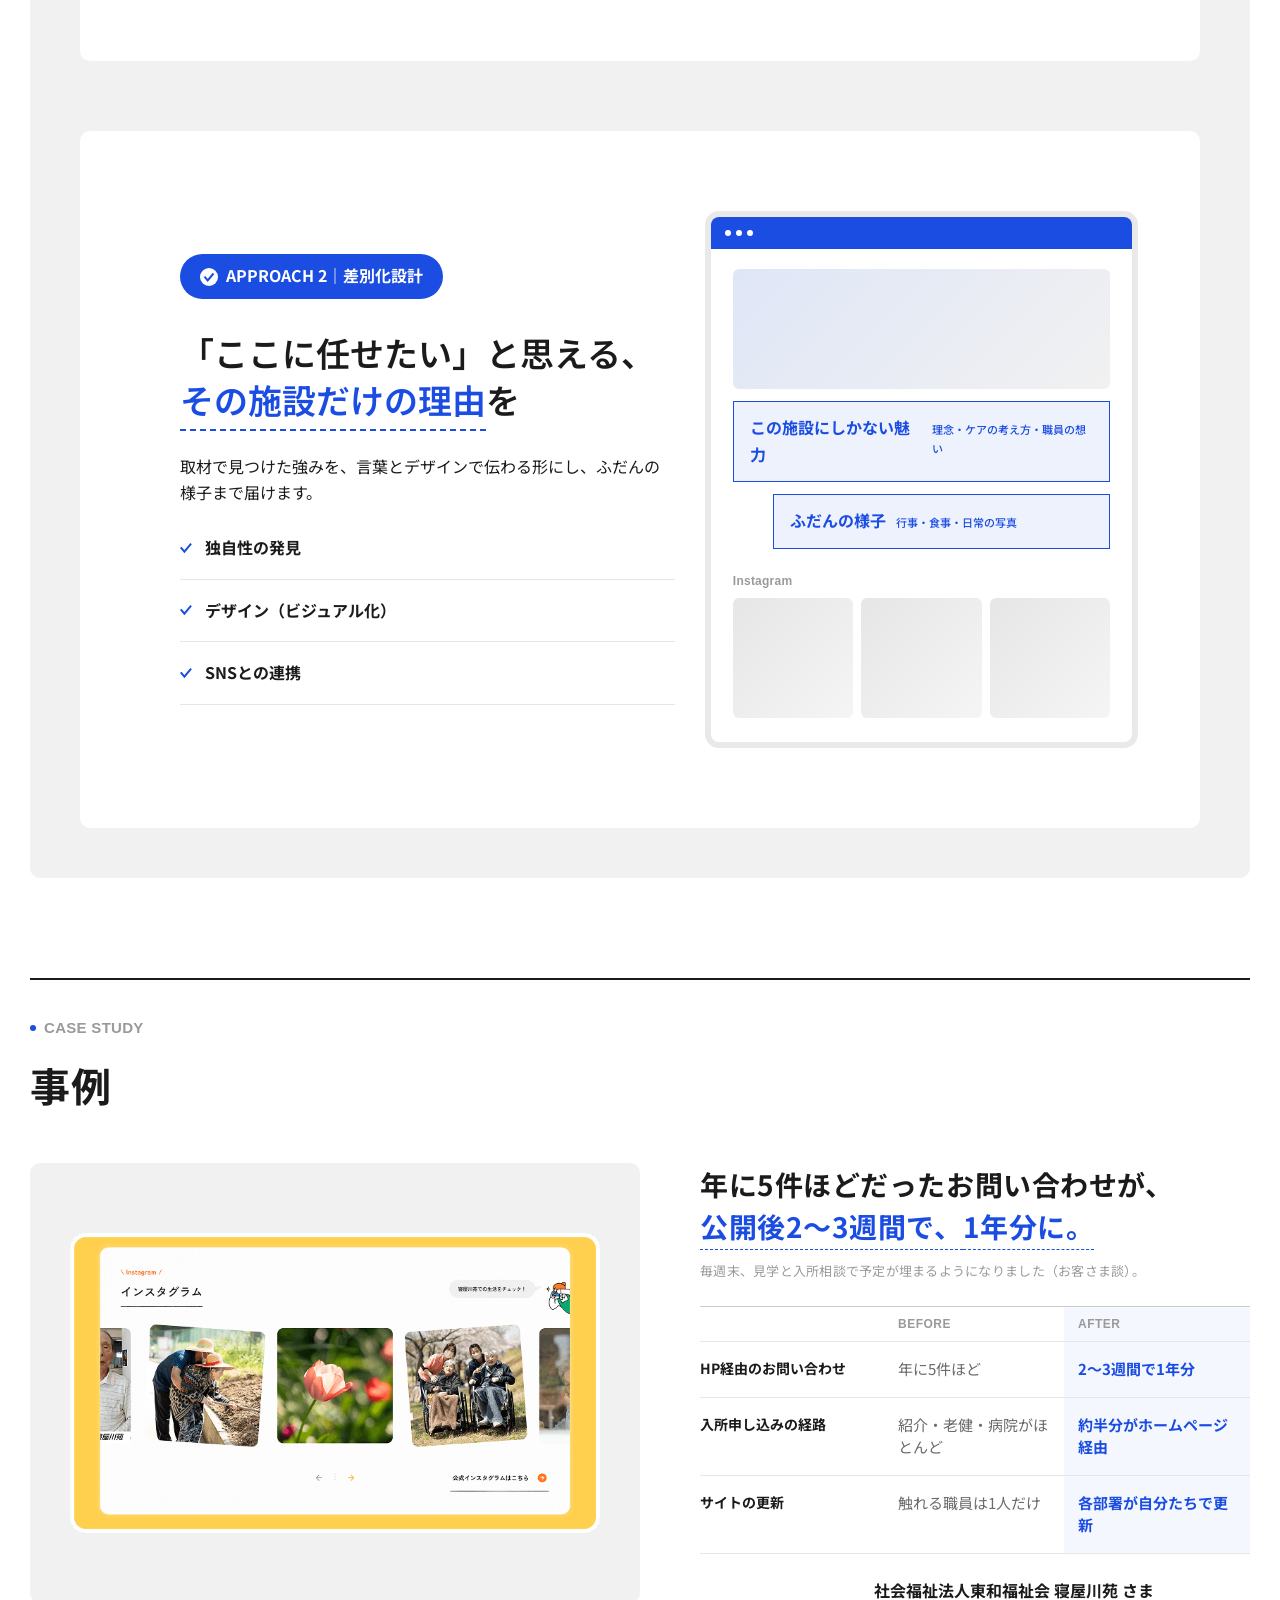
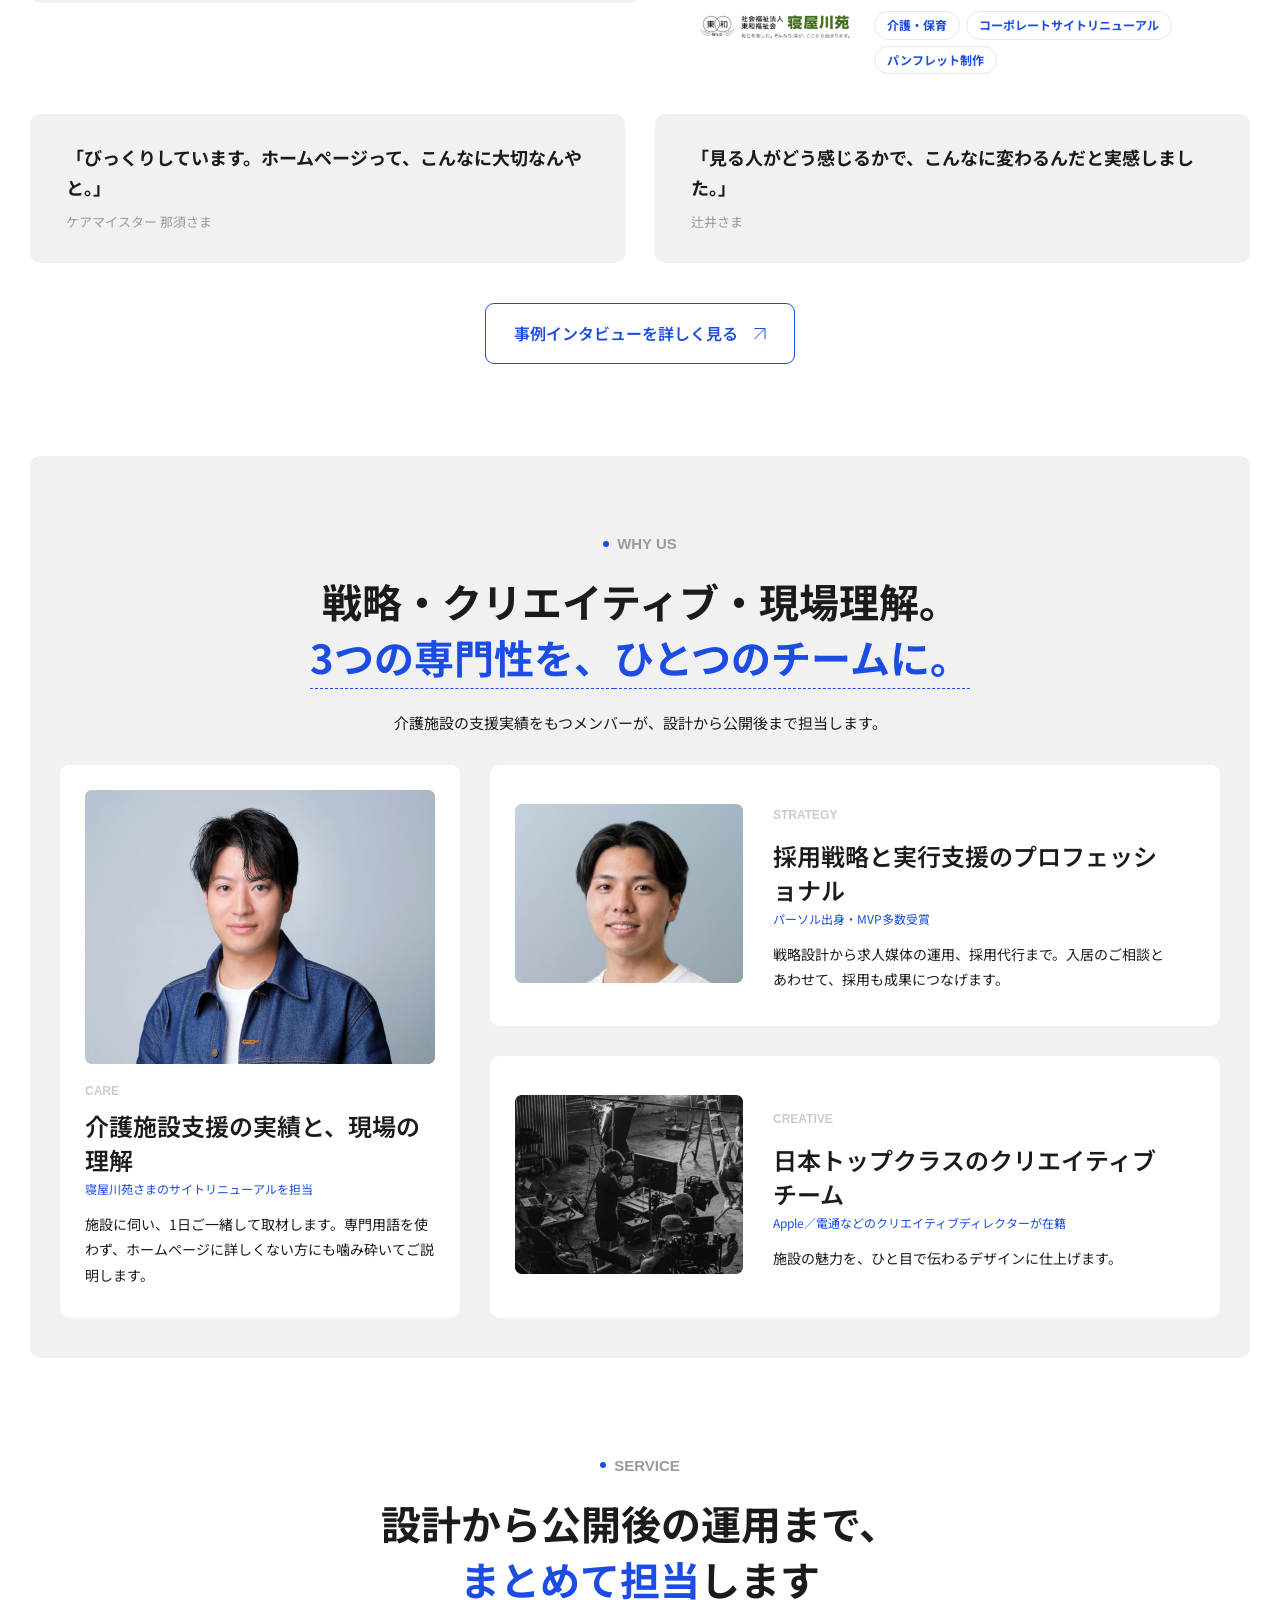
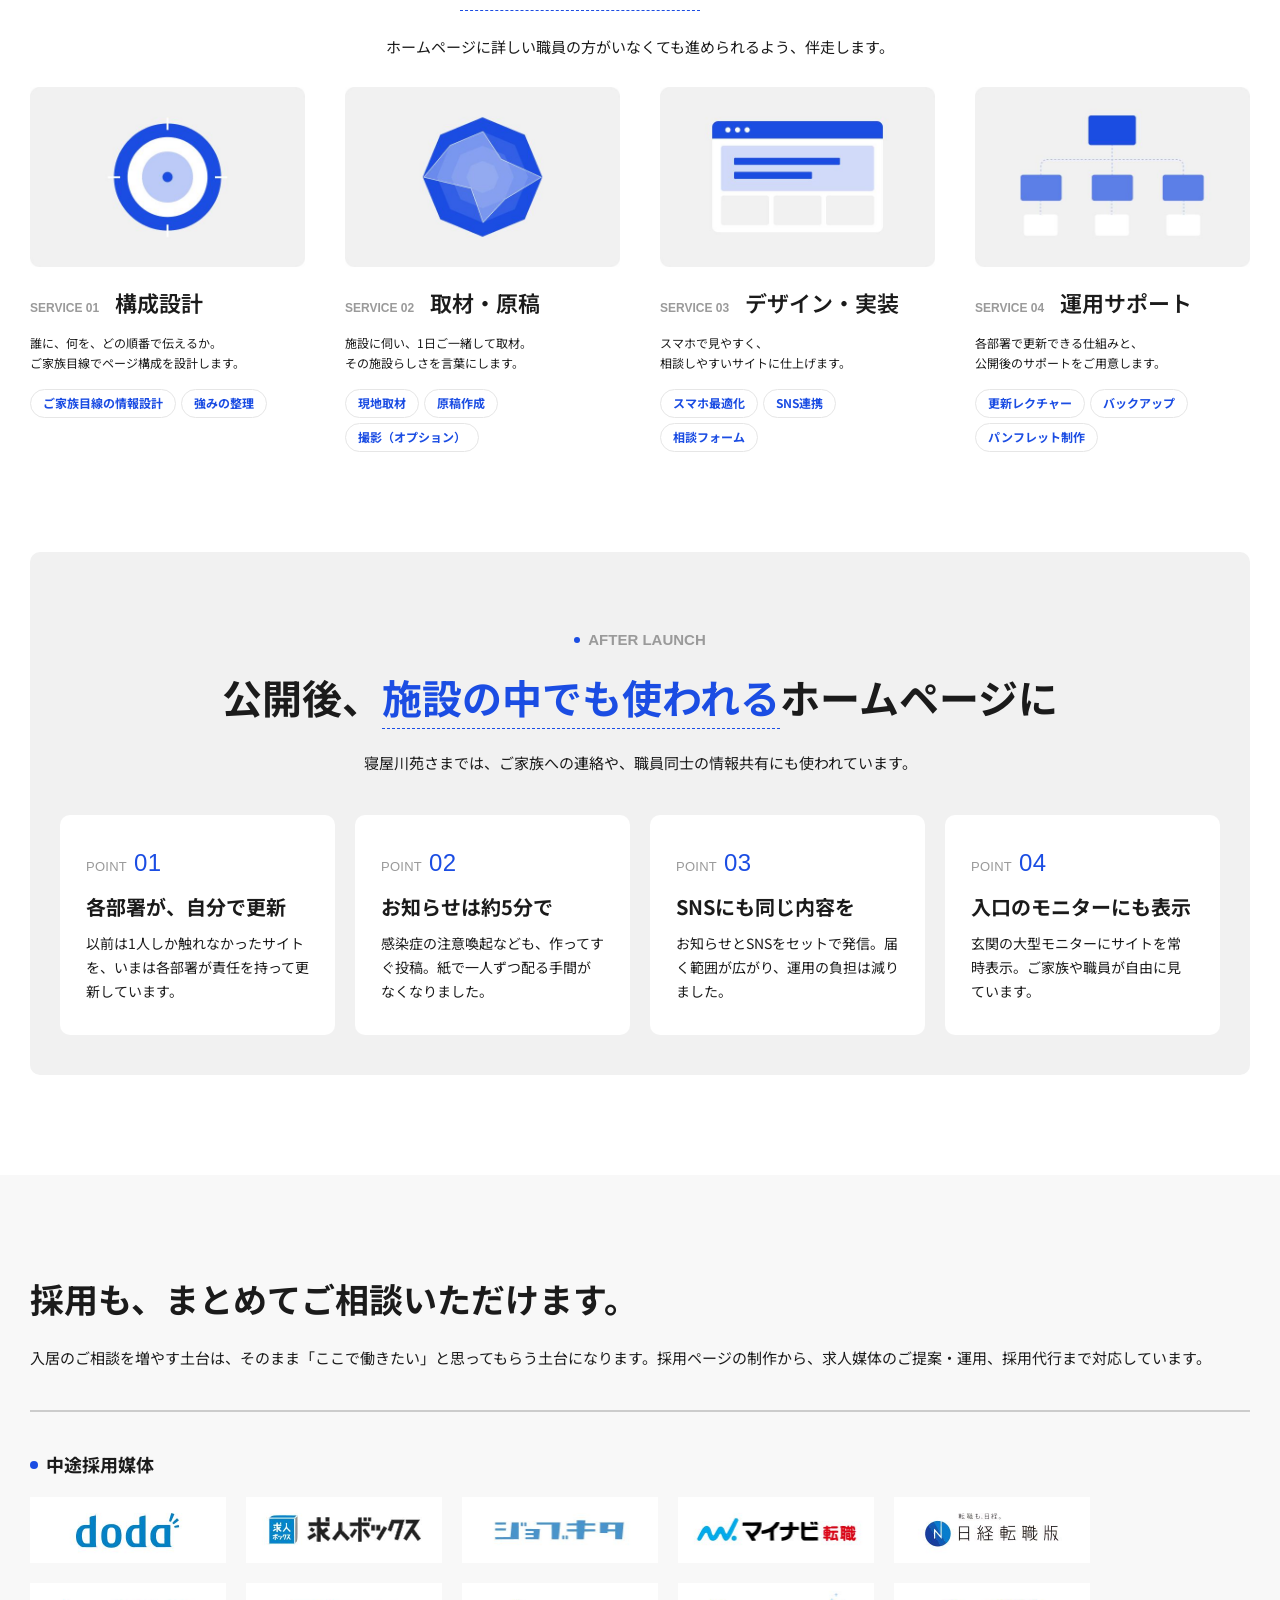
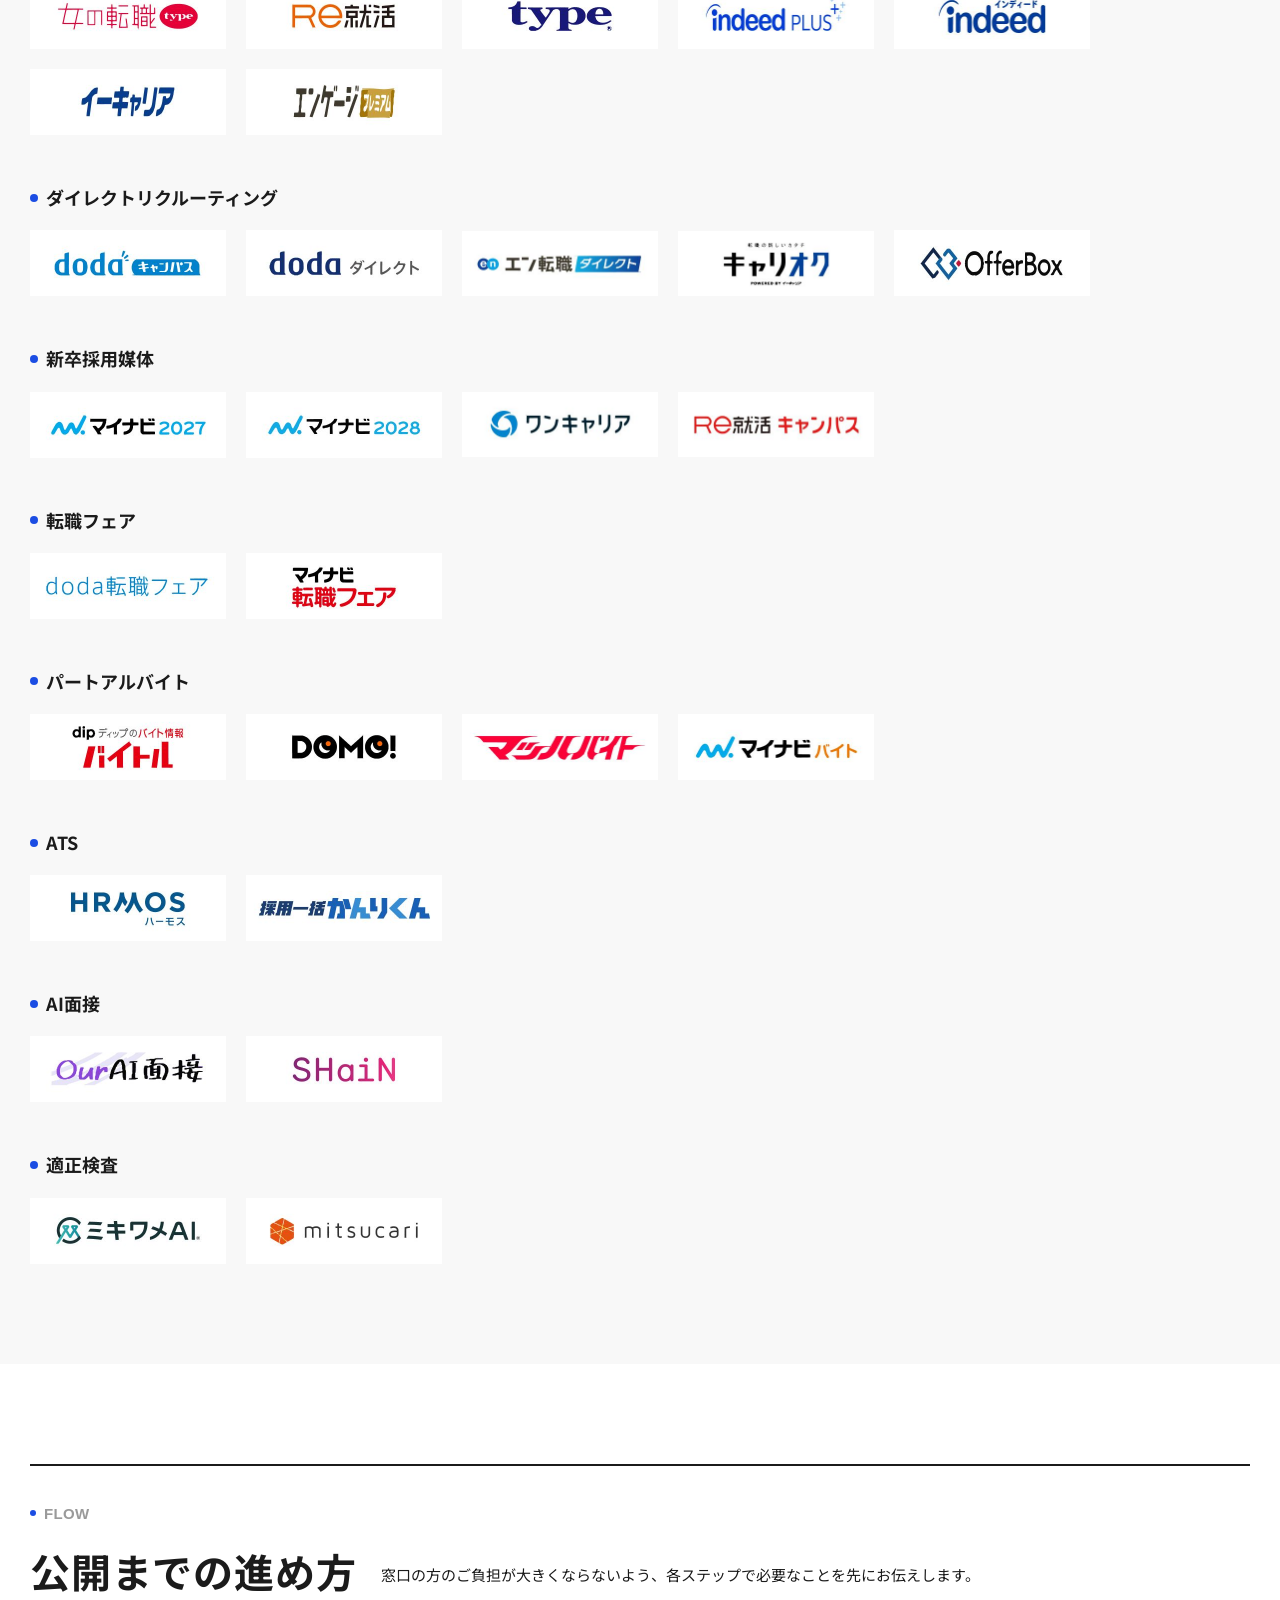
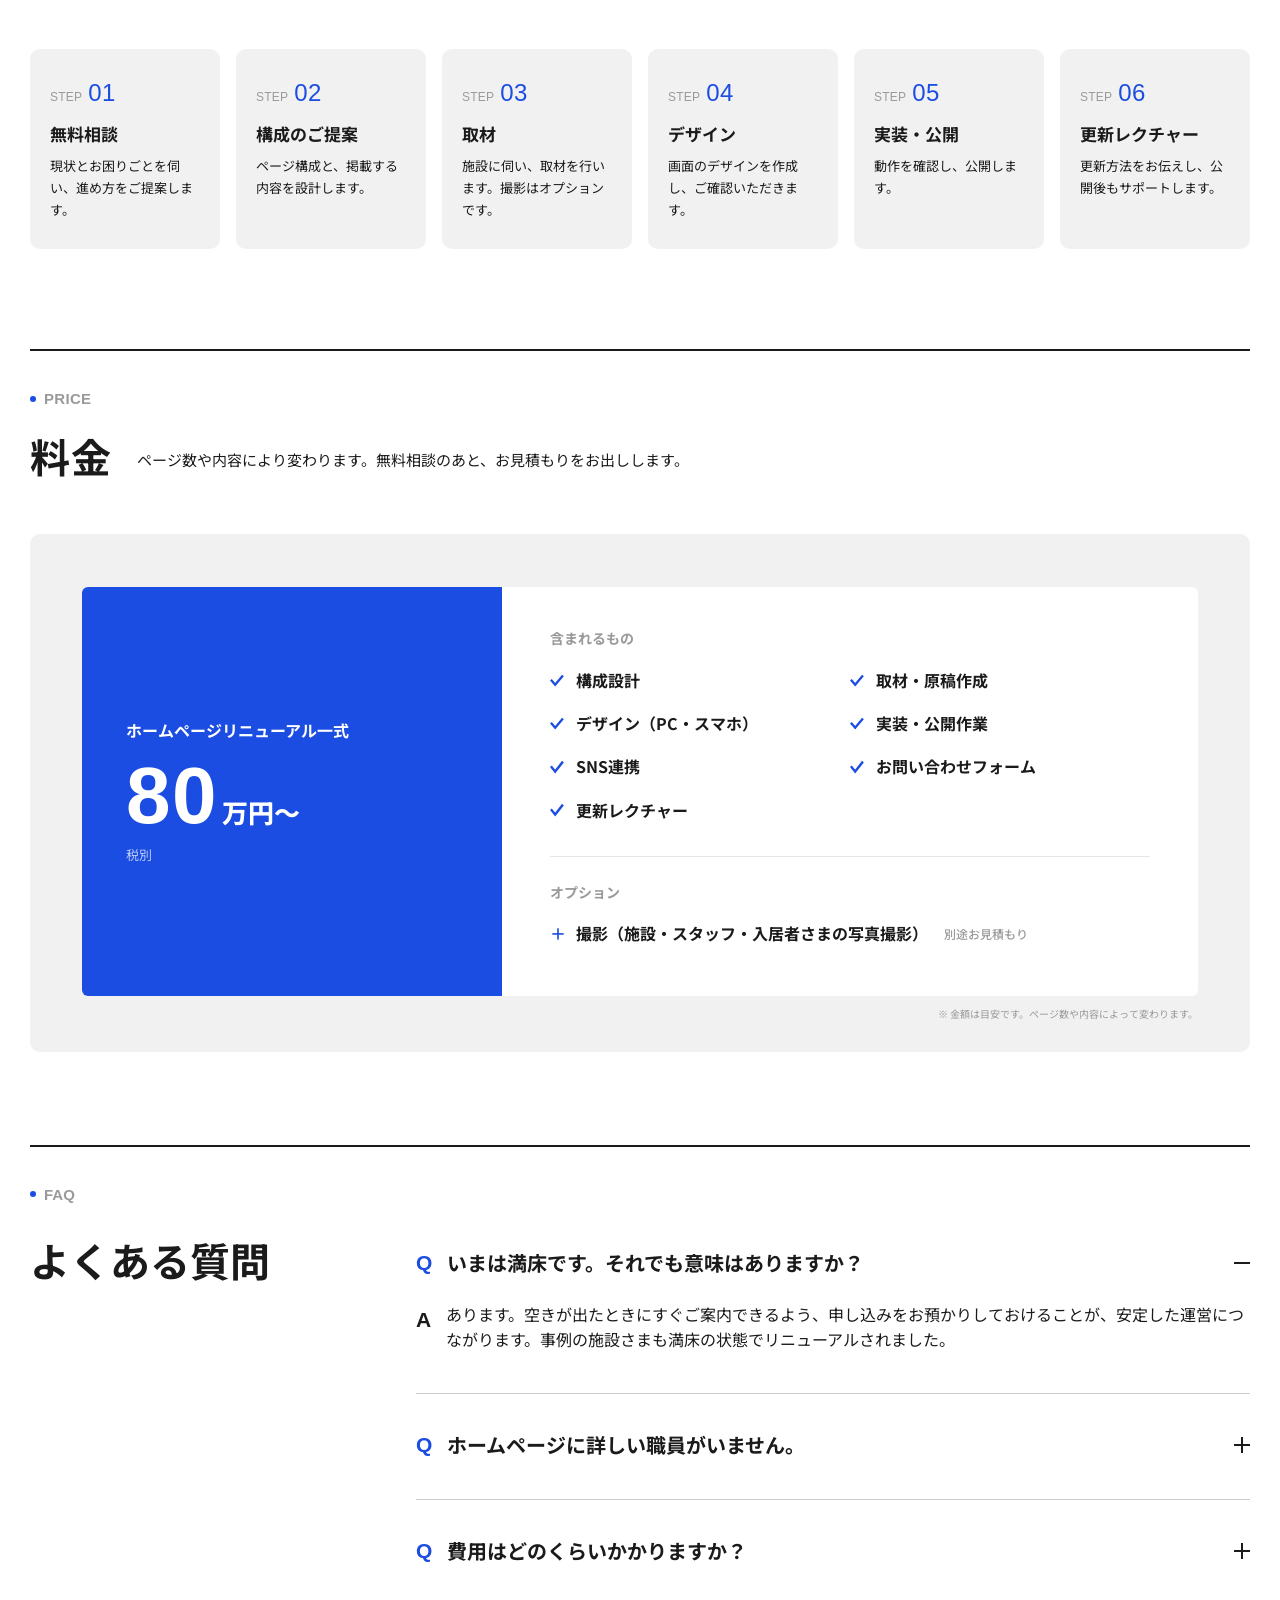
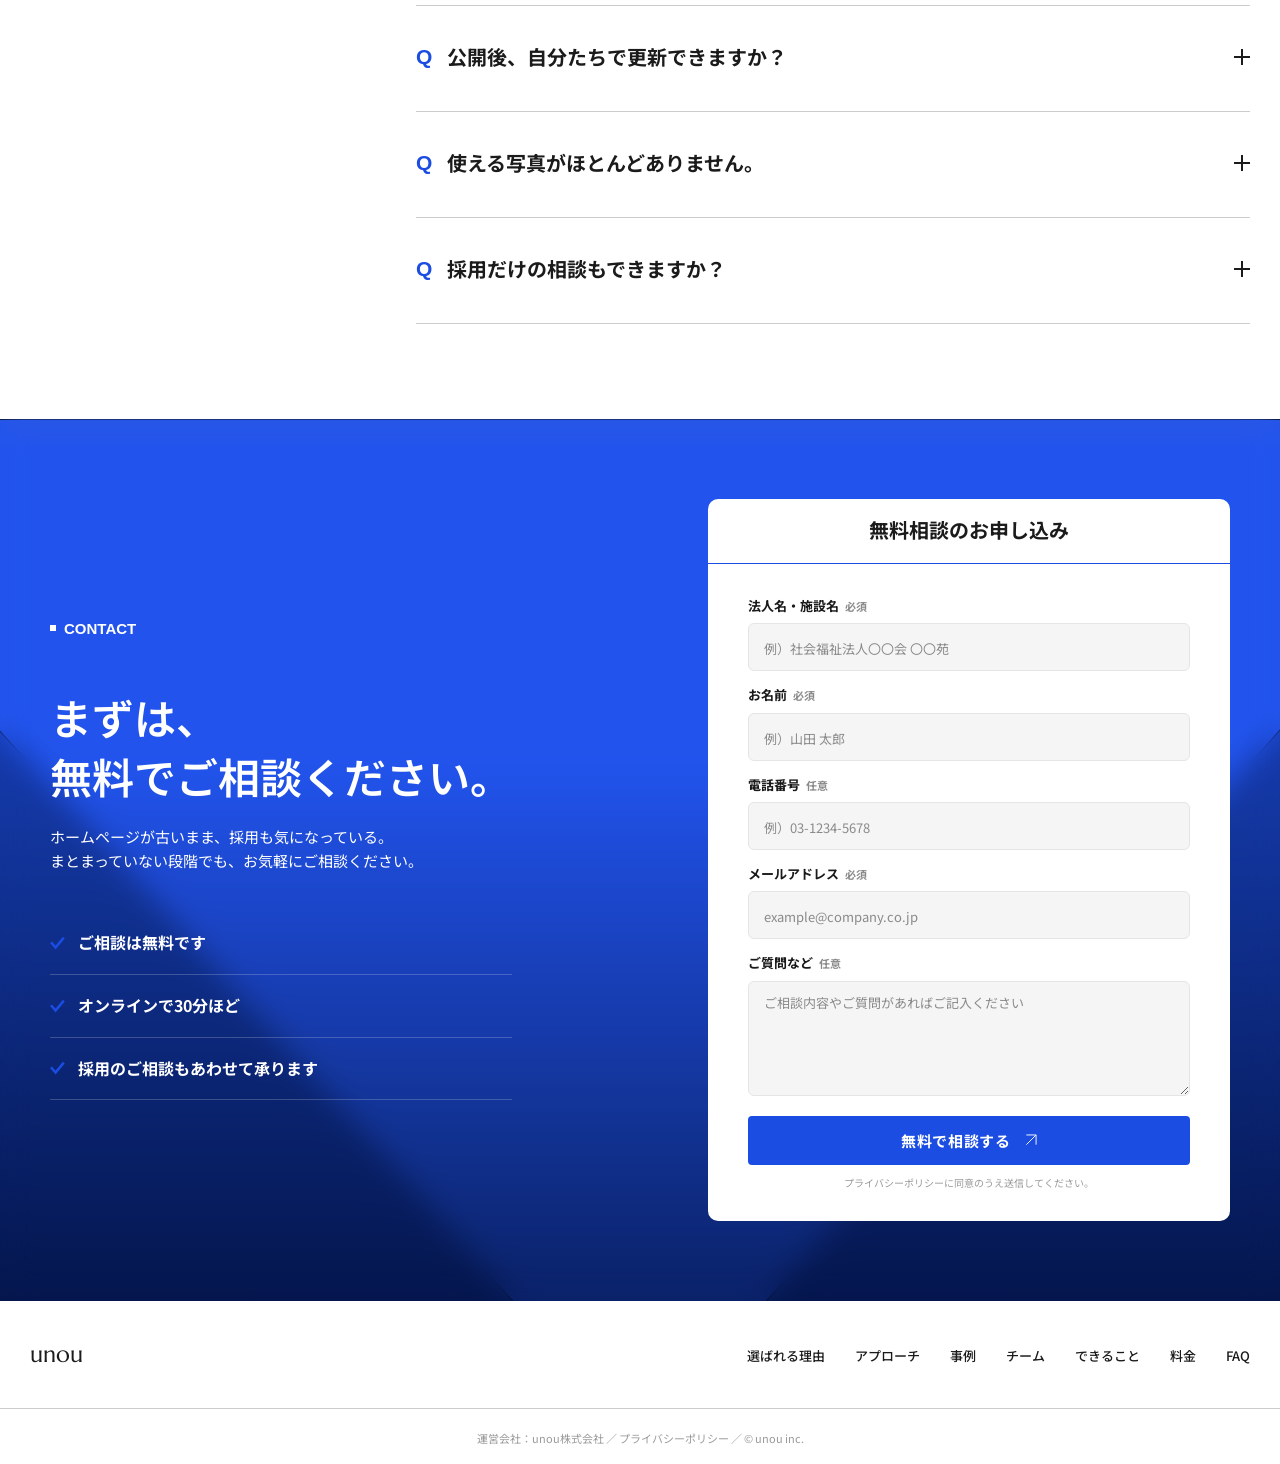
==== commit 8723ec19: "KVの実績バッジをゴールドに変更し、SPレイアウトを元サイトの構造に合わせて調整 Co-Authored-By: Claude Fable 5.2 <noreply@anthropic.com> Cl" ====
--- a/index.html
+++ b/index.html
@@ -29,22 +29,23 @@
     <main>
 
 <section class="hero" data-fade-group data-onload>
+  <svg width="0" height="0" style="position:absolute" aria-hidden="true"><defs><linearGradient id="kGold" x1="0" y1="0" x2="1" y2="1"><stop offset="0" stop-color="#E9CB7B"/><stop offset=".5" stop-color="#C39A3B"/><stop offset="1" stop-color="#9C7420"/></linearGradient></defs></svg>
   <div class="container hero-container">
     <div class="hero-content">
       <p class="k-hero-target" data-fade>介護事業者向け</p>
       <h2 class="main-title" data-fade>ホームページから届く<br/>入居のご相談を、<br/>増やします。</h2>
-      <p class="sub-title" data-fade>施設を探しているご家族は、すでにホームページを見ています。<br/>「ここに相談したい」と思ってもらえるサイトへ、つくり直します。</p>
+      <p class="sub-title" data-fade>施設を探しているご家族は、<br class="sp-only">すでにホームページを見ています。<br/>「ここに相談したい」と思ってもらえる<br class="sp-only">サイトへ、つくり直します。</p>
       <div class="k-laurels-wrap" data-fade>
         <ul class="k-laurels">
-          <li class="k-laurel"><span class="k-laurel__l"><svg class="k-laurel__svg" viewBox="0 0 46 92" fill="currentColor" aria-hidden="true"><path d="M37.8 77.0 L33.9 75.8 L30.1 74.1 L26.6 72.0 L23.4 69.4 L20.5 66.5 L18.0 63.3 L15.9 59.8 L14.2 56.1 L13.0 52.2 L12.3 48.1 L12.0 44.1 L12.2 40.0 L13.0 35.9 L14.2 32.0 L15.8 28.3 L17.9 24.8 L20.5 21.6 L23.3 18.7 L26.5 16.1 L30.0 14.0" fill="none" stroke="currentColor" stroke-width="1.6" stroke-linecap="round"/><path d="M0 0C3.2 -3.4 9.8 -3.4 13.0 0C9.8 3.4 3.2 3.4 0 0Z" transform="translate(34.4 75.9) rotate(-378)"/><path d="M0 0C2.7 -3.0 8.0 -3.0 10.7 0C8.0 3.0 2.7 3.0 0 0Z" transform="translate(34.4 75.9) rotate(-308)"/><path d="M0 0C3.1 -3.4 9.4 -3.4 12.6 0C9.4 3.4 3.1 3.4 0 0Z" transform="translate(24.7 70.5) rotate(-359)"/><path d="M0 0C2.6 -3.0 7.7 -3.0 10.3 0C7.7 3.0 2.6 3.0 0 0Z" transform="translate(24.7 70.5) rotate(-289)"/><path d="M0 0C3.0 -3.4 9.1 -3.4 12.1 0C9.1 3.4 3.0 3.4 0 0Z" transform="translate(17.3 62.2) rotate(-340)"/><path d="M0 0C2.5 -3.0 7.5 -3.0 10.0 0C7.5 3.0 2.5 3.0 0 0Z" transform="translate(17.3 62.2) rotate(-270)"/><path d="M0 0C2.9 -3.4 8.8 -3.4 11.7 0C8.8 3.4 2.9 3.4 0 0Z" transform="translate(12.9 51.9) rotate(-321)"/><path d="M0 0C2.4 -3.0 7.2 -3.0 9.6 0C7.2 3.0 2.4 3.0 0 0Z" transform="translate(12.9 51.9) rotate(-251)"/><path d="M0 0C2.8 -3.4 8.5 -3.4 11.3 0C8.5 3.4 2.8 3.4 0 0Z" transform="translate(12.2 40.8) rotate(-303)"/><path d="M0 0C2.3 -3.0 6.9 -3.0 9.3 0C6.9 3.0 2.3 3.0 0 0Z" transform="translate(12.2 40.8) rotate(-233)"/><path d="M0 0C2.7 -3.4 8.1 -3.4 10.9 0C8.1 3.4 2.7 3.4 0 0Z" transform="translate(15.0 30.0) rotate(-284)"/><path d="M0 0C2.2 -3.0 6.7 -3.0 8.9 0C6.7 3.0 2.2 3.0 0 0Z" transform="translate(15.0 30.0) rotate(-214)"/><path d="M0 0C2.6 -3.4 7.8 -3.4 10.4 0C7.8 3.4 2.6 3.4 0 0Z" transform="translate(21.2 20.8) rotate(-265)"/><path d="M0 0C2.1 -3.0 6.4 -3.0 8.6 0C6.4 3.0 2.1 3.0 0 0Z" transform="translate(21.2 20.8) rotate(-195)"/><path d="M0 0C2.5 -3.4 7.5 -3.4 10.0 0C7.5 3.4 2.5 3.4 0 0Z" transform="translate(30.0 14.0) rotate(-246)"/><path d="M0 0C2.0 -3.0 6.1 -3.0 8.2 0C6.1 3.0 2.0 3.0 0 0Z" transform="translate(30.0 14.0) rotate(-176)"/></svg></span><div class="k-laurel__body"><p class="k-laurel__label">HP経由の<br>お問い合わせ</p><p class="k-laurel__num"><small>約</small><strong>20</strong><span>倍</span></p></div><span class="k-laurel__r"><svg class="k-laurel__svg" viewBox="0 0 46 92" fill="currentColor" aria-hidden="true"><path d="M37.8 77.0 L33.9 75.8 L30.1 74.1 L26.6 72.0 L23.4 69.4 L20.5 66.5 L18.0 63.3 L15.9 59.8 L14.2 56.1 L13.0 52.2 L12.3 48.1 L12.0 44.1 L12.2 40.0 L13.0 35.9 L14.2 32.0 L15.8 28.3 L17.9 24.8 L20.5 21.6 L23.3 18.7 L26.5 16.1 L30.0 14.0" fill="none" stroke="currentColor" stroke-width="1.6" stroke-linecap="round"/><path d="M0 0C3.2 -3.4 9.8 -3.4 13.0 0C9.8 3.4 3.2 3.4 0 0Z" transform="translate(34.4 75.9) rotate(-378)"/><path d="M0 0C2.7 -3.0 8.0 -3.0 10.7 0C8.0 3.0 2.7 3.0 0 0Z" transform="translate(34.4 75.9) rotate(-308)"/><path d="M0 0C3.1 -3.4 9.4 -3.4 12.6 0C9.4 3.4 3.1 3.4 0 0Z" transform="translate(24.7 70.5) rotate(-359)"/><path d="M0 0C2.6 -3.0 7.7 -3.0 10.3 0C7.7 3.0 2.6 3.0 0 0Z" transform="translate(24.7 70.5) rotate(-289)"/><path d="M0 0C3.0 -3.4 9.1 -3.4 12.1 0C9.1 3.4 3.0 3.4 0 0Z" transform="translate(17.3 62.2) rotate(-340)"/><path d="M0 0C2.5 -3.0 7.5 -3.0 10.0 0C7.5 3.0 2.5 3.0 0 0Z" transform="translate(17.3 62.2) rotate(-270)"/><path d="M0 0C2.9 -3.4 8.8 -3.4 11.7 0C8.8 3.4 2.9 3.4 0 0Z" transform="translate(12.9 51.9) rotate(-321)"/><path d="M0 0C2.4 -3.0 7.2 -3.0 9.6 0C7.2 3.0 2.4 3.0 0 0Z" transform="translate(12.9 51.9) rotate(-251)"/><path d="M0 0C2.8 -3.4 8.5 -3.4 11.3 0C8.5 3.4 2.8 3.4 0 0Z" transform="translate(12.2 40.8) rotate(-303)"/><path d="M0 0C2.3 -3.0 6.9 -3.0 9.3 0C6.9 3.0 2.3 3.0 0 0Z" transform="translate(12.2 40.8) rotate(-233)"/><path d="M0 0C2.7 -3.4 8.1 -3.4 10.9 0C8.1 3.4 2.7 3.4 0 0Z" transform="translate(15.0 30.0) rotate(-284)"/><path d="M0 0C2.2 -3.0 6.7 -3.0 8.9 0C6.7 3.0 2.2 3.0 0 0Z" transform="translate(15.0 30.0) rotate(-214)"/><path d="M0 0C2.6 -3.4 7.8 -3.4 10.4 0C7.8 3.4 2.6 3.4 0 0Z" transform="translate(21.2 20.8) rotate(-265)"/><path d="M0 0C2.1 -3.0 6.4 -3.0 8.6 0C6.4 3.0 2.1 3.0 0 0Z" transform="translate(21.2 20.8) rotate(-195)"/><path d="M0 0C2.5 -3.4 7.5 -3.4 10.0 0C7.5 3.4 2.5 3.4 0 0Z" transform="translate(30.0 14.0) rotate(-246)"/><path d="M0 0C2.0 -3.0 6.1 -3.0 8.2 0C6.1 3.0 2.0 3.0 0 0Z" transform="translate(30.0 14.0) rotate(-176)"/></svg></span></li>
-          <li class="k-laurel"><span class="k-laurel__l"><svg class="k-laurel__svg" viewBox="0 0 46 92" fill="currentColor" aria-hidden="true"><path d="M37.8 77.0 L33.9 75.8 L30.1 74.1 L26.6 72.0 L23.4 69.4 L20.5 66.5 L18.0 63.3 L15.9 59.8 L14.2 56.1 L13.0 52.2 L12.3 48.1 L12.0 44.1 L12.2 40.0 L13.0 35.9 L14.2 32.0 L15.8 28.3 L17.9 24.8 L20.5 21.6 L23.3 18.7 L26.5 16.1 L30.0 14.0" fill="none" stroke="currentColor" stroke-width="1.6" stroke-linecap="round"/><path d="M0 0C3.2 -3.4 9.8 -3.4 13.0 0C9.8 3.4 3.2 3.4 0 0Z" transform="translate(34.4 75.9) rotate(-378)"/><path d="M0 0C2.7 -3.0 8.0 -3.0 10.7 0C8.0 3.0 2.7 3.0 0 0Z" transform="translate(34.4 75.9) rotate(-308)"/><path d="M0 0C3.1 -3.4 9.4 -3.4 12.6 0C9.4 3.4 3.1 3.4 0 0Z" transform="translate(24.7 70.5) rotate(-359)"/><path d="M0 0C2.6 -3.0 7.7 -3.0 10.3 0C7.7 3.0 2.6 3.0 0 0Z" transform="translate(24.7 70.5) rotate(-289)"/><path d="M0 0C3.0 -3.4 9.1 -3.4 12.1 0C9.1 3.4 3.0 3.4 0 0Z" transform="translate(17.3 62.2) rotate(-340)"/><path d="M0 0C2.5 -3.0 7.5 -3.0 10.0 0C7.5 3.0 2.5 3.0 0 0Z" transform="translate(17.3 62.2) rotate(-270)"/><path d="M0 0C2.9 -3.4 8.8 -3.4 11.7 0C8.8 3.4 2.9 3.4 0 0Z" transform="translate(12.9 51.9) rotate(-321)"/><path d="M0 0C2.4 -3.0 7.2 -3.0 9.6 0C7.2 3.0 2.4 3.0 0 0Z" transform="translate(12.9 51.9) rotate(-251)"/><path d="M0 0C2.8 -3.4 8.5 -3.4 11.3 0C8.5 3.4 2.8 3.4 0 0Z" transform="translate(12.2 40.8) rotate(-303)"/><path d="M0 0C2.3 -3.0 6.9 -3.0 9.3 0C6.9 3.0 2.3 3.0 0 0Z" transform="translate(12.2 40.8) rotate(-233)"/><path d="M0 0C2.7 -3.4 8.1 -3.4 10.9 0C8.1 3.4 2.7 3.4 0 0Z" transform="translate(15.0 30.0) rotate(-284)"/><path d="M0 0C2.2 -3.0 6.7 -3.0 8.9 0C6.7 3.0 2.2 3.0 0 0Z" transform="translate(15.0 30.0) rotate(-214)"/><path d="M0 0C2.6 -3.4 7.8 -3.4 10.4 0C7.8 3.4 2.6 3.4 0 0Z" transform="translate(21.2 20.8) rotate(-265)"/><path d="M0 0C2.1 -3.0 6.4 -3.0 8.6 0C6.4 3.0 2.1 3.0 0 0Z" transform="translate(21.2 20.8) rotate(-195)"/><path d="M0 0C2.5 -3.4 7.5 -3.4 10.0 0C7.5 3.4 2.5 3.4 0 0Z" transform="translate(30.0 14.0) rotate(-246)"/><path d="M0 0C2.0 -3.0 6.1 -3.0 8.2 0C6.1 3.0 2.0 3.0 0 0Z" transform="translate(30.0 14.0) rotate(-176)"/></svg></span><div class="k-laurel__body"><p class="k-laurel__label">入所申し込みの<br>HP経由の割合</p><p class="k-laurel__num"><small>約</small><strong>半分</strong></p></div><span class="k-laurel__r"><svg class="k-laurel__svg" viewBox="0 0 46 92" fill="currentColor" aria-hidden="true"><path d="M37.8 77.0 L33.9 75.8 L30.1 74.1 L26.6 72.0 L23.4 69.4 L20.5 66.5 L18.0 63.3 L15.9 59.8 L14.2 56.1 L13.0 52.2 L12.3 48.1 L12.0 44.1 L12.2 40.0 L13.0 35.9 L14.2 32.0 L15.8 28.3 L17.9 24.8 L20.5 21.6 L23.3 18.7 L26.5 16.1 L30.0 14.0" fill="none" stroke="currentColor" stroke-width="1.6" stroke-linecap="round"/><path d="M0 0C3.2 -3.4 9.8 -3.4 13.0 0C9.8 3.4 3.2 3.4 0 0Z" transform="translate(34.4 75.9) rotate(-378)"/><path d="M0 0C2.7 -3.0 8.0 -3.0 10.7 0C8.0 3.0 2.7 3.0 0 0Z" transform="translate(34.4 75.9) rotate(-308)"/><path d="M0 0C3.1 -3.4 9.4 -3.4 12.6 0C9.4 3.4 3.1 3.4 0 0Z" transform="translate(24.7 70.5) rotate(-359)"/><path d="M0 0C2.6 -3.0 7.7 -3.0 10.3 0C7.7 3.0 2.6 3.0 0 0Z" transform="translate(24.7 70.5) rotate(-289)"/><path d="M0 0C3.0 -3.4 9.1 -3.4 12.1 0C9.1 3.4 3.0 3.4 0 0Z" transform="translate(17.3 62.2) rotate(-340)"/><path d="M0 0C2.5 -3.0 7.5 -3.0 10.0 0C7.5 3.0 2.5 3.0 0 0Z" transform="translate(17.3 62.2) rotate(-270)"/><path d="M0 0C2.9 -3.4 8.8 -3.4 11.7 0C8.8 3.4 2.9 3.4 0 0Z" transform="translate(12.9 51.9) rotate(-321)"/><path d="M0 0C2.4 -3.0 7.2 -3.0 9.6 0C7.2 3.0 2.4 3.0 0 0Z" transform="translate(12.9 51.9) rotate(-251)"/><path d="M0 0C2.8 -3.4 8.5 -3.4 11.3 0C8.5 3.4 2.8 3.4 0 0Z" transform="translate(12.2 40.8) rotate(-303)"/><path d="M0 0C2.3 -3.0 6.9 -3.0 9.3 0C6.9 3.0 2.3 3.0 0 0Z" transform="translate(12.2 40.8) rotate(-233)"/><path d="M0 0C2.7 -3.4 8.1 -3.4 10.9 0C8.1 3.4 2.7 3.4 0 0Z" transform="translate(15.0 30.0) rotate(-284)"/><path d="M0 0C2.2 -3.0 6.7 -3.0 8.9 0C6.7 3.0 2.2 3.0 0 0Z" transform="translate(15.0 30.0) rotate(-214)"/><path d="M0 0C2.6 -3.4 7.8 -3.4 10.4 0C7.8 3.4 2.6 3.4 0 0Z" transform="translate(21.2 20.8) rotate(-265)"/><path d="M0 0C2.1 -3.0 6.4 -3.0 8.6 0C6.4 3.0 2.1 3.0 0 0Z" transform="translate(21.2 20.8) rotate(-195)"/><path d="M0 0C2.5 -3.4 7.5 -3.4 10.0 0C7.5 3.4 2.5 3.4 0 0Z" transform="translate(30.0 14.0) rotate(-246)"/><path d="M0 0C2.0 -3.0 6.1 -3.0 8.2 0C6.1 3.0 2.0 3.0 0 0Z" transform="translate(30.0 14.0) rotate(-176)"/></svg></span></li>
-          <li class="k-laurel"><span class="k-laurel__l"><svg class="k-laurel__svg" viewBox="0 0 46 92" fill="currentColor" aria-hidden="true"><path d="M37.8 77.0 L33.9 75.8 L30.1 74.1 L26.6 72.0 L23.4 69.4 L20.5 66.5 L18.0 63.3 L15.9 59.8 L14.2 56.1 L13.0 52.2 L12.3 48.1 L12.0 44.1 L12.2 40.0 L13.0 35.9 L14.2 32.0 L15.8 28.3 L17.9 24.8 L20.5 21.6 L23.3 18.7 L26.5 16.1 L30.0 14.0" fill="none" stroke="currentColor" stroke-width="1.6" stroke-linecap="round"/><path d="M0 0C3.2 -3.4 9.8 -3.4 13.0 0C9.8 3.4 3.2 3.4 0 0Z" transform="translate(34.4 75.9) rotate(-378)"/><path d="M0 0C2.7 -3.0 8.0 -3.0 10.7 0C8.0 3.0 2.7 3.0 0 0Z" transform="translate(34.4 75.9) rotate(-308)"/><path d="M0 0C3.1 -3.4 9.4 -3.4 12.6 0C9.4 3.4 3.1 3.4 0 0Z" transform="translate(24.7 70.5) rotate(-359)"/><path d="M0 0C2.6 -3.0 7.7 -3.0 10.3 0C7.7 3.0 2.6 3.0 0 0Z" transform="translate(24.7 70.5) rotate(-289)"/><path d="M0 0C3.0 -3.4 9.1 -3.4 12.1 0C9.1 3.4 3.0 3.4 0 0Z" transform="translate(17.3 62.2) rotate(-340)"/><path d="M0 0C2.5 -3.0 7.5 -3.0 10.0 0C7.5 3.0 2.5 3.0 0 0Z" transform="translate(17.3 62.2) rotate(-270)"/><path d="M0 0C2.9 -3.4 8.8 -3.4 11.7 0C8.8 3.4 2.9 3.4 0 0Z" transform="translate(12.9 51.9) rotate(-321)"/><path d="M0 0C2.4 -3.0 7.2 -3.0 9.6 0C7.2 3.0 2.4 3.0 0 0Z" transform="translate(12.9 51.9) rotate(-251)"/><path d="M0 0C2.8 -3.4 8.5 -3.4 11.3 0C8.5 3.4 2.8 3.4 0 0Z" transform="translate(12.2 40.8) rotate(-303)"/><path d="M0 0C2.3 -3.0 6.9 -3.0 9.3 0C6.9 3.0 2.3 3.0 0 0Z" transform="translate(12.2 40.8) rotate(-233)"/><path d="M0 0C2.7 -3.4 8.1 -3.4 10.9 0C8.1 3.4 2.7 3.4 0 0Z" transform="translate(15.0 30.0) rotate(-284)"/><path d="M0 0C2.2 -3.0 6.7 -3.0 8.9 0C6.7 3.0 2.2 3.0 0 0Z" transform="translate(15.0 30.0) rotate(-214)"/><path d="M0 0C2.6 -3.4 7.8 -3.4 10.4 0C7.8 3.4 2.6 3.4 0 0Z" transform="translate(21.2 20.8) rotate(-265)"/><path d="M0 0C2.1 -3.0 6.4 -3.0 8.6 0C6.4 3.0 2.1 3.0 0 0Z" transform="translate(21.2 20.8) rotate(-195)"/><path d="M0 0C2.5 -3.4 7.5 -3.4 10.0 0C7.5 3.4 2.5 3.4 0 0Z" transform="translate(30.0 14.0) rotate(-246)"/><path d="M0 0C2.0 -3.0 6.1 -3.0 8.2 0C6.1 3.0 2.0 3.0 0 0Z" transform="translate(30.0 14.0) rotate(-176)"/></svg></span><div class="k-laurel__body"><p class="k-laurel__label">見学・入所相談の<br>予約</p><p class="k-laurel__num"><strong>毎週末</strong><span>満枠</span></p></div><span class="k-laurel__r"><svg class="k-laurel__svg" viewBox="0 0 46 92" fill="currentColor" aria-hidden="true"><path d="M37.8 77.0 L33.9 75.8 L30.1 74.1 L26.6 72.0 L23.4 69.4 L20.5 66.5 L18.0 63.3 L15.9 59.8 L14.2 56.1 L13.0 52.2 L12.3 48.1 L12.0 44.1 L12.2 40.0 L13.0 35.9 L14.2 32.0 L15.8 28.3 L17.9 24.8 L20.5 21.6 L23.3 18.7 L26.5 16.1 L30.0 14.0" fill="none" stroke="currentColor" stroke-width="1.6" stroke-linecap="round"/><path d="M0 0C3.2 -3.4 9.8 -3.4 13.0 0C9.8 3.4 3.2 3.4 0 0Z" transform="translate(34.4 75.9) rotate(-378)"/><path d="M0 0C2.7 -3.0 8.0 -3.0 10.7 0C8.0 3.0 2.7 3.0 0 0Z" transform="translate(34.4 75.9) rotate(-308)"/><path d="M0 0C3.1 -3.4 9.4 -3.4 12.6 0C9.4 3.4 3.1 3.4 0 0Z" transform="translate(24.7 70.5) rotate(-359)"/><path d="M0 0C2.6 -3.0 7.7 -3.0 10.3 0C7.7 3.0 2.6 3.0 0 0Z" transform="translate(24.7 70.5) rotate(-289)"/><path d="M0 0C3.0 -3.4 9.1 -3.4 12.1 0C9.1 3.4 3.0 3.4 0 0Z" transform="translate(17.3 62.2) rotate(-340)"/><path d="M0 0C2.5 -3.0 7.5 -3.0 10.0 0C7.5 3.0 2.5 3.0 0 0Z" transform="translate(17.3 62.2) rotate(-270)"/><path d="M0 0C2.9 -3.4 8.8 -3.4 11.7 0C8.8 3.4 2.9 3.4 0 0Z" transform="translate(12.9 51.9) rotate(-321)"/><path d="M0 0C2.4 -3.0 7.2 -3.0 9.6 0C7.2 3.0 2.4 3.0 0 0Z" transform="translate(12.9 51.9) rotate(-251)"/><path d="M0 0C2.8 -3.4 8.5 -3.4 11.3 0C8.5 3.4 2.8 3.4 0 0Z" transform="translate(12.2 40.8) rotate(-303)"/><path d="M0 0C2.3 -3.0 6.9 -3.0 9.3 0C6.9 3.0 2.3 3.0 0 0Z" transform="translate(12.2 40.8) rotate(-233)"/><path d="M0 0C2.7 -3.4 8.1 -3.4 10.9 0C8.1 3.4 2.7 3.4 0 0Z" transform="translate(15.0 30.0) rotate(-284)"/><path d="M0 0C2.2 -3.0 6.7 -3.0 8.9 0C6.7 3.0 2.2 3.0 0 0Z" transform="translate(15.0 30.0) rotate(-214)"/><path d="M0 0C2.6 -3.4 7.8 -3.4 10.4 0C7.8 3.4 2.6 3.4 0 0Z" transform="translate(21.2 20.8) rotate(-265)"/><path d="M0 0C2.1 -3.0 6.4 -3.0 8.6 0C6.4 3.0 2.1 3.0 0 0Z" transform="translate(21.2 20.8) rotate(-195)"/><path d="M0 0C2.5 -3.4 7.5 -3.4 10.0 0C7.5 3.4 2.5 3.4 0 0Z" transform="translate(30.0 14.0) rotate(-246)"/><path d="M0 0C2.0 -3.0 6.1 -3.0 8.2 0C6.1 3.0 2.0 3.0 0 0Z" transform="translate(30.0 14.0) rotate(-176)"/></svg></span></li>
+          <li class="k-laurel"><span class="k-laurel__l"><svg class="k-laurel__svg" viewBox="0 0 46 92" fill="url(#kGold)" aria-hidden="true"><path d="M37.8 77.0 L33.9 75.8 L30.1 74.1 L26.6 72.0 L23.4 69.4 L20.5 66.5 L18.0 63.3 L15.9 59.8 L14.2 56.1 L13.0 52.2 L12.3 48.1 L12.0 44.1 L12.2 40.0 L13.0 35.9 L14.2 32.0 L15.8 28.3 L17.9 24.8 L20.5 21.6 L23.3 18.7 L26.5 16.1 L30.0 14.0" fill="none" stroke="url(#kGold)" stroke-width="1.6" stroke-linecap="round"/><path d="M0 0C3.2 -3.4 9.8 -3.4 13.0 0C9.8 3.4 3.2 3.4 0 0Z" transform="translate(34.4 75.9) rotate(-378)"/><path d="M0 0C2.7 -3.0 8.0 -3.0 10.7 0C8.0 3.0 2.7 3.0 0 0Z" transform="translate(34.4 75.9) rotate(-308)"/><path d="M0 0C3.1 -3.4 9.4 -3.4 12.6 0C9.4 3.4 3.1 3.4 0 0Z" transform="translate(24.7 70.5) rotate(-359)"/><path d="M0 0C2.6 -3.0 7.7 -3.0 10.3 0C7.7 3.0 2.6 3.0 0 0Z" transform="translate(24.7 70.5) rotate(-289)"/><path d="M0 0C3.0 -3.4 9.1 -3.4 12.1 0C9.1 3.4 3.0 3.4 0 0Z" transform="translate(17.3 62.2) rotate(-340)"/><path d="M0 0C2.5 -3.0 7.5 -3.0 10.0 0C7.5 3.0 2.5 3.0 0 0Z" transform="translate(17.3 62.2) rotate(-270)"/><path d="M0 0C2.9 -3.4 8.8 -3.4 11.7 0C8.8 3.4 2.9 3.4 0 0Z" transform="translate(12.9 51.9) rotate(-321)"/><path d="M0 0C2.4 -3.0 7.2 -3.0 9.6 0C7.2 3.0 2.4 3.0 0 0Z" transform="translate(12.9 51.9) rotate(-251)"/><path d="M0 0C2.8 -3.4 8.5 -3.4 11.3 0C8.5 3.4 2.8 3.4 0 0Z" transform="translate(12.2 40.8) rotate(-303)"/><path d="M0 0C2.3 -3.0 6.9 -3.0 9.3 0C6.9 3.0 2.3 3.0 0 0Z" transform="translate(12.2 40.8) rotate(-233)"/><path d="M0 0C2.7 -3.4 8.1 -3.4 10.9 0C8.1 3.4 2.7 3.4 0 0Z" transform="translate(15.0 30.0) rotate(-284)"/><path d="M0 0C2.2 -3.0 6.7 -3.0 8.9 0C6.7 3.0 2.2 3.0 0 0Z" transform="translate(15.0 30.0) rotate(-214)"/><path d="M0 0C2.6 -3.4 7.8 -3.4 10.4 0C7.8 3.4 2.6 3.4 0 0Z" transform="translate(21.2 20.8) rotate(-265)"/><path d="M0 0C2.1 -3.0 6.4 -3.0 8.6 0C6.4 3.0 2.1 3.0 0 0Z" transform="translate(21.2 20.8) rotate(-195)"/><path d="M0 0C2.5 -3.4 7.5 -3.4 10.0 0C7.5 3.4 2.5 3.4 0 0Z" transform="translate(30.0 14.0) rotate(-246)"/><path d="M0 0C2.0 -3.0 6.1 -3.0 8.2 0C6.1 3.0 2.0 3.0 0 0Z" transform="translate(30.0 14.0) rotate(-176)"/></svg></span><div class="k-laurel__body"><p class="k-laurel__label">HP経由の<br>お問い合わせ</p><p class="k-laurel__num"><small>約</small><strong>20</strong><span>倍</span></p></div><span class="k-laurel__r"><svg class="k-laurel__svg" viewBox="0 0 46 92" fill="url(#kGold)" aria-hidden="true"><path d="M37.8 77.0 L33.9 75.8 L30.1 74.1 L26.6 72.0 L23.4 69.4 L20.5 66.5 L18.0 63.3 L15.9 59.8 L14.2 56.1 L13.0 52.2 L12.3 48.1 L12.0 44.1 L12.2 40.0 L13.0 35.9 L14.2 32.0 L15.8 28.3 L17.9 24.8 L20.5 21.6 L23.3 18.7 L26.5 16.1 L30.0 14.0" fill="none" stroke="url(#kGold)" stroke-width="1.6" stroke-linecap="round"/><path d="M0 0C3.2 -3.4 9.8 -3.4 13.0 0C9.8 3.4 3.2 3.4 0 0Z" transform="translate(34.4 75.9) rotate(-378)"/><path d="M0 0C2.7 -3.0 8.0 -3.0 10.7 0C8.0 3.0 2.7 3.0 0 0Z" transform="translate(34.4 75.9) rotate(-308)"/><path d="M0 0C3.1 -3.4 9.4 -3.4 12.6 0C9.4 3.4 3.1 3.4 0 0Z" transform="translate(24.7 70.5) rotate(-359)"/><path d="M0 0C2.6 -3.0 7.7 -3.0 10.3 0C7.7 3.0 2.6 3.0 0 0Z" transform="translate(24.7 70.5) rotate(-289)"/><path d="M0 0C3.0 -3.4 9.1 -3.4 12.1 0C9.1 3.4 3.0 3.4 0 0Z" transform="translate(17.3 62.2) rotate(-340)"/><path d="M0 0C2.5 -3.0 7.5 -3.0 10.0 0C7.5 3.0 2.5 3.0 0 0Z" transform="translate(17.3 62.2) rotate(-270)"/><path d="M0 0C2.9 -3.4 8.8 -3.4 11.7 0C8.8 3.4 2.9 3.4 0 0Z" transform="translate(12.9 51.9) rotate(-321)"/><path d="M0 0C2.4 -3.0 7.2 -3.0 9.6 0C7.2 3.0 2.4 3.0 0 0Z" transform="translate(12.9 51.9) rotate(-251)"/><path d="M0 0C2.8 -3.4 8.5 -3.4 11.3 0C8.5 3.4 2.8 3.4 0 0Z" transform="translate(12.2 40.8) rotate(-303)"/><path d="M0 0C2.3 -3.0 6.9 -3.0 9.3 0C6.9 3.0 2.3 3.0 0 0Z" transform="translate(12.2 40.8) rotate(-233)"/><path d="M0 0C2.7 -3.4 8.1 -3.4 10.9 0C8.1 3.4 2.7 3.4 0 0Z" transform="translate(15.0 30.0) rotate(-284)"/><path d="M0 0C2.2 -3.0 6.7 -3.0 8.9 0C6.7 3.0 2.2 3.0 0 0Z" transform="translate(15.0 30.0) rotate(-214)"/><path d="M0 0C2.6 -3.4 7.8 -3.4 10.4 0C7.8 3.4 2.6 3.4 0 0Z" transform="translate(21.2 20.8) rotate(-265)"/><path d="M0 0C2.1 -3.0 6.4 -3.0 8.6 0C6.4 3.0 2.1 3.0 0 0Z" transform="translate(21.2 20.8) rotate(-195)"/><path d="M0 0C2.5 -3.4 7.5 -3.4 10.0 0C7.5 3.4 2.5 3.4 0 0Z" transform="translate(30.0 14.0) rotate(-246)"/><path d="M0 0C2.0 -3.0 6.1 -3.0 8.2 0C6.1 3.0 2.0 3.0 0 0Z" transform="translate(30.0 14.0) rotate(-176)"/></svg></span></li>
+          <li class="k-laurel"><span class="k-laurel__l"><svg class="k-laurel__svg" viewBox="0 0 46 92" fill="url(#kGold)" aria-hidden="true"><path d="M37.8 77.0 L33.9 75.8 L30.1 74.1 L26.6 72.0 L23.4 69.4 L20.5 66.5 L18.0 63.3 L15.9 59.8 L14.2 56.1 L13.0 52.2 L12.3 48.1 L12.0 44.1 L12.2 40.0 L13.0 35.9 L14.2 32.0 L15.8 28.3 L17.9 24.8 L20.5 21.6 L23.3 18.7 L26.5 16.1 L30.0 14.0" fill="none" stroke="url(#kGold)" stroke-width="1.6" stroke-linecap="round"/><path d="M0 0C3.2 -3.4 9.8 -3.4 13.0 0C9.8 3.4 3.2 3.4 0 0Z" transform="translate(34.4 75.9) rotate(-378)"/><path d="M0 0C2.7 -3.0 8.0 -3.0 10.7 0C8.0 3.0 2.7 3.0 0 0Z" transform="translate(34.4 75.9) rotate(-308)"/><path d="M0 0C3.1 -3.4 9.4 -3.4 12.6 0C9.4 3.4 3.1 3.4 0 0Z" transform="translate(24.7 70.5) rotate(-359)"/><path d="M0 0C2.6 -3.0 7.7 -3.0 10.3 0C7.7 3.0 2.6 3.0 0 0Z" transform="translate(24.7 70.5) rotate(-289)"/><path d="M0 0C3.0 -3.4 9.1 -3.4 12.1 0C9.1 3.4 3.0 3.4 0 0Z" transform="translate(17.3 62.2) rotate(-340)"/><path d="M0 0C2.5 -3.0 7.5 -3.0 10.0 0C7.5 3.0 2.5 3.0 0 0Z" transform="translate(17.3 62.2) rotate(-270)"/><path d="M0 0C2.9 -3.4 8.8 -3.4 11.7 0C8.8 3.4 2.9 3.4 0 0Z" transform="translate(12.9 51.9) rotate(-321)"/><path d="M0 0C2.4 -3.0 7.2 -3.0 9.6 0C7.2 3.0 2.4 3.0 0 0Z" transform="translate(12.9 51.9) rotate(-251)"/><path d="M0 0C2.8 -3.4 8.5 -3.4 11.3 0C8.5 3.4 2.8 3.4 0 0Z" transform="translate(12.2 40.8) rotate(-303)"/><path d="M0 0C2.3 -3.0 6.9 -3.0 9.3 0C6.9 3.0 2.3 3.0 0 0Z" transform="translate(12.2 40.8) rotate(-233)"/><path d="M0 0C2.7 -3.4 8.1 -3.4 10.9 0C8.1 3.4 2.7 3.4 0 0Z" transform="translate(15.0 30.0) rotate(-284)"/><path d="M0 0C2.2 -3.0 6.7 -3.0 8.9 0C6.7 3.0 2.2 3.0 0 0Z" transform="translate(15.0 30.0) rotate(-214)"/><path d="M0 0C2.6 -3.4 7.8 -3.4 10.4 0C7.8 3.4 2.6 3.4 0 0Z" transform="translate(21.2 20.8) rotate(-265)"/><path d="M0 0C2.1 -3.0 6.4 -3.0 8.6 0C6.4 3.0 2.1 3.0 0 0Z" transform="translate(21.2 20.8) rotate(-195)"/><path d="M0 0C2.5 -3.4 7.5 -3.4 10.0 0C7.5 3.4 2.5 3.4 0 0Z" transform="translate(30.0 14.0) rotate(-246)"/><path d="M0 0C2.0 -3.0 6.1 -3.0 8.2 0C6.1 3.0 2.0 3.0 0 0Z" transform="translate(30.0 14.0) rotate(-176)"/></svg></span><div class="k-laurel__body"><p class="k-laurel__label">入所申し込みの<br>HP経由の割合</p><p class="k-laurel__num"><small>約</small><strong>半分</strong></p></div><span class="k-laurel__r"><svg class="k-laurel__svg" viewBox="0 0 46 92" fill="url(#kGold)" aria-hidden="true"><path d="M37.8 77.0 L33.9 75.8 L30.1 74.1 L26.6 72.0 L23.4 69.4 L20.5 66.5 L18.0 63.3 L15.9 59.8 L14.2 56.1 L13.0 52.2 L12.3 48.1 L12.0 44.1 L12.2 40.0 L13.0 35.9 L14.2 32.0 L15.8 28.3 L17.9 24.8 L20.5 21.6 L23.3 18.7 L26.5 16.1 L30.0 14.0" fill="none" stroke="url(#kGold)" stroke-width="1.6" stroke-linecap="round"/><path d="M0 0C3.2 -3.4 9.8 -3.4 13.0 0C9.8 3.4 3.2 3.4 0 0Z" transform="translate(34.4 75.9) rotate(-378)"/><path d="M0 0C2.7 -3.0 8.0 -3.0 10.7 0C8.0 3.0 2.7 3.0 0 0Z" transform="translate(34.4 75.9) rotate(-308)"/><path d="M0 0C3.1 -3.4 9.4 -3.4 12.6 0C9.4 3.4 3.1 3.4 0 0Z" transform="translate(24.7 70.5) rotate(-359)"/><path d="M0 0C2.6 -3.0 7.7 -3.0 10.3 0C7.7 3.0 2.6 3.0 0 0Z" transform="translate(24.7 70.5) rotate(-289)"/><path d="M0 0C3.0 -3.4 9.1 -3.4 12.1 0C9.1 3.4 3.0 3.4 0 0Z" transform="translate(17.3 62.2) rotate(-340)"/><path d="M0 0C2.5 -3.0 7.5 -3.0 10.0 0C7.5 3.0 2.5 3.0 0 0Z" transform="translate(17.3 62.2) rotate(-270)"/><path d="M0 0C2.9 -3.4 8.8 -3.4 11.7 0C8.8 3.4 2.9 3.4 0 0Z" transform="translate(12.9 51.9) rotate(-321)"/><path d="M0 0C2.4 -3.0 7.2 -3.0 9.6 0C7.2 3.0 2.4 3.0 0 0Z" transform="translate(12.9 51.9) rotate(-251)"/><path d="M0 0C2.8 -3.4 8.5 -3.4 11.3 0C8.5 3.4 2.8 3.4 0 0Z" transform="translate(12.2 40.8) rotate(-303)"/><path d="M0 0C2.3 -3.0 6.9 -3.0 9.3 0C6.9 3.0 2.3 3.0 0 0Z" transform="translate(12.2 40.8) rotate(-233)"/><path d="M0 0C2.7 -3.4 8.1 -3.4 10.9 0C8.1 3.4 2.7 3.4 0 0Z" transform="translate(15.0 30.0) rotate(-284)"/><path d="M0 0C2.2 -3.0 6.7 -3.0 8.9 0C6.7 3.0 2.2 3.0 0 0Z" transform="translate(15.0 30.0) rotate(-214)"/><path d="M0 0C2.6 -3.4 7.8 -3.4 10.4 0C7.8 3.4 2.6 3.4 0 0Z" transform="translate(21.2 20.8) rotate(-265)"/><path d="M0 0C2.1 -3.0 6.4 -3.0 8.6 0C6.4 3.0 2.1 3.0 0 0Z" transform="translate(21.2 20.8) rotate(-195)"/><path d="M0 0C2.5 -3.4 7.5 -3.4 10.0 0C7.5 3.4 2.5 3.4 0 0Z" transform="translate(30.0 14.0) rotate(-246)"/><path d="M0 0C2.0 -3.0 6.1 -3.0 8.2 0C6.1 3.0 2.0 3.0 0 0Z" transform="translate(30.0 14.0) rotate(-176)"/></svg></span></li>
+          <li class="k-laurel"><span class="k-laurel__l"><svg class="k-laurel__svg" viewBox="0 0 46 92" fill="url(#kGold)" aria-hidden="true"><path d="M37.8 77.0 L33.9 75.8 L30.1 74.1 L26.6 72.0 L23.4 69.4 L20.5 66.5 L18.0 63.3 L15.9 59.8 L14.2 56.1 L13.0 52.2 L12.3 48.1 L12.0 44.1 L12.2 40.0 L13.0 35.9 L14.2 32.0 L15.8 28.3 L17.9 24.8 L20.5 21.6 L23.3 18.7 L26.5 16.1 L30.0 14.0" fill="none" stroke="url(#kGold)" stroke-width="1.6" stroke-linecap="round"/><path d="M0 0C3.2 -3.4 9.8 -3.4 13.0 0C9.8 3.4 3.2 3.4 0 0Z" transform="translate(34.4 75.9) rotate(-378)"/><path d="M0 0C2.7 -3.0 8.0 -3.0 10.7 0C8.0 3.0 2.7 3.0 0 0Z" transform="translate(34.4 75.9) rotate(-308)"/><path d="M0 0C3.1 -3.4 9.4 -3.4 12.6 0C9.4 3.4 3.1 3.4 0 0Z" transform="translate(24.7 70.5) rotate(-359)"/><path d="M0 0C2.6 -3.0 7.7 -3.0 10.3 0C7.7 3.0 2.6 3.0 0 0Z" transform="translate(24.7 70.5) rotate(-289)"/><path d="M0 0C3.0 -3.4 9.1 -3.4 12.1 0C9.1 3.4 3.0 3.4 0 0Z" transform="translate(17.3 62.2) rotate(-340)"/><path d="M0 0C2.5 -3.0 7.5 -3.0 10.0 0C7.5 3.0 2.5 3.0 0 0Z" transform="translate(17.3 62.2) rotate(-270)"/><path d="M0 0C2.9 -3.4 8.8 -3.4 11.7 0C8.8 3.4 2.9 3.4 0 0Z" transform="translate(12.9 51.9) rotate(-321)"/><path d="M0 0C2.4 -3.0 7.2 -3.0 9.6 0C7.2 3.0 2.4 3.0 0 0Z" transform="translate(12.9 51.9) rotate(-251)"/><path d="M0 0C2.8 -3.4 8.5 -3.4 11.3 0C8.5 3.4 2.8 3.4 0 0Z" transform="translate(12.2 40.8) rotate(-303)"/><path d="M0 0C2.3 -3.0 6.9 -3.0 9.3 0C6.9 3.0 2.3 3.0 0 0Z" transform="translate(12.2 40.8) rotate(-233)"/><path d="M0 0C2.7 -3.4 8.1 -3.4 10.9 0C8.1 3.4 2.7 3.4 0 0Z" transform="translate(15.0 30.0) rotate(-284)"/><path d="M0 0C2.2 -3.0 6.7 -3.0 8.9 0C6.7 3.0 2.2 3.0 0 0Z" transform="translate(15.0 30.0) rotate(-214)"/><path d="M0 0C2.6 -3.4 7.8 -3.4 10.4 0C7.8 3.4 2.6 3.4 0 0Z" transform="translate(21.2 20.8) rotate(-265)"/><path d="M0 0C2.1 -3.0 6.4 -3.0 8.6 0C6.4 3.0 2.1 3.0 0 0Z" transform="translate(21.2 20.8) rotate(-195)"/><path d="M0 0C2.5 -3.4 7.5 -3.4 10.0 0C7.5 3.4 2.5 3.4 0 0Z" transform="translate(30.0 14.0) rotate(-246)"/><path d="M0 0C2.0 -3.0 6.1 -3.0 8.2 0C6.1 3.0 2.0 3.0 0 0Z" transform="translate(30.0 14.0) rotate(-176)"/></svg></span><div class="k-laurel__body"><p class="k-laurel__label">見学・入所相談の<br>予約</p><p class="k-laurel__num"><strong>毎週末</strong><span>満枠</span></p></div><span class="k-laurel__r"><svg class="k-laurel__svg" viewBox="0 0 46 92" fill="url(#kGold)" aria-hidden="true"><path d="M37.8 77.0 L33.9 75.8 L30.1 74.1 L26.6 72.0 L23.4 69.4 L20.5 66.5 L18.0 63.3 L15.9 59.8 L14.2 56.1 L13.0 52.2 L12.3 48.1 L12.0 44.1 L12.2 40.0 L13.0 35.9 L14.2 32.0 L15.8 28.3 L17.9 24.8 L20.5 21.6 L23.3 18.7 L26.5 16.1 L30.0 14.0" fill="none" stroke="url(#kGold)" stroke-width="1.6" stroke-linecap="round"/><path d="M0 0C3.2 -3.4 9.8 -3.4 13.0 0C9.8 3.4 3.2 3.4 0 0Z" transform="translate(34.4 75.9) rotate(-378)"/><path d="M0 0C2.7 -3.0 8.0 -3.0 10.7 0C8.0 3.0 2.7 3.0 0 0Z" transform="translate(34.4 75.9) rotate(-308)"/><path d="M0 0C3.1 -3.4 9.4 -3.4 12.6 0C9.4 3.4 3.1 3.4 0 0Z" transform="translate(24.7 70.5) rotate(-359)"/><path d="M0 0C2.6 -3.0 7.7 -3.0 10.3 0C7.7 3.0 2.6 3.0 0 0Z" transform="translate(24.7 70.5) rotate(-289)"/><path d="M0 0C3.0 -3.4 9.1 -3.4 12.1 0C9.1 3.4 3.0 3.4 0 0Z" transform="translate(17.3 62.2) rotate(-340)"/><path d="M0 0C2.5 -3.0 7.5 -3.0 10.0 0C7.5 3.0 2.5 3.0 0 0Z" transform="translate(17.3 62.2) rotate(-270)"/><path d="M0 0C2.9 -3.4 8.8 -3.4 11.7 0C8.8 3.4 2.9 3.4 0 0Z" transform="translate(12.9 51.9) rotate(-321)"/><path d="M0 0C2.4 -3.0 7.2 -3.0 9.6 0C7.2 3.0 2.4 3.0 0 0Z" transform="translate(12.9 51.9) rotate(-251)"/><path d="M0 0C2.8 -3.4 8.5 -3.4 11.3 0C8.5 3.4 2.8 3.4 0 0Z" transform="translate(12.2 40.8) rotate(-303)"/><path d="M0 0C2.3 -3.0 6.9 -3.0 9.3 0C6.9 3.0 2.3 3.0 0 0Z" transform="translate(12.2 40.8) rotate(-233)"/><path d="M0 0C2.7 -3.4 8.1 -3.4 10.9 0C8.1 3.4 2.7 3.4 0 0Z" transform="translate(15.0 30.0) rotate(-284)"/><path d="M0 0C2.2 -3.0 6.7 -3.0 8.9 0C6.7 3.0 2.2 3.0 0 0Z" transform="translate(15.0 30.0) rotate(-214)"/><path d="M0 0C2.6 -3.4 7.8 -3.4 10.4 0C7.8 3.4 2.6 3.4 0 0Z" transform="translate(21.2 20.8) rotate(-265)"/><path d="M0 0C2.1 -3.0 6.4 -3.0 8.6 0C6.4 3.0 2.1 3.0 0 0Z" transform="translate(21.2 20.8) rotate(-195)"/><path d="M0 0C2.5 -3.4 7.5 -3.4 10.0 0C7.5 3.4 2.5 3.4 0 0Z" transform="translate(30.0 14.0) rotate(-246)"/><path d="M0 0C2.0 -3.0 6.1 -3.0 8.2 0C6.1 3.0 2.0 3.0 0 0Z" transform="translate(30.0 14.0) rotate(-176)"/></svg></span></li>
         </ul>
         <p class="k-laurels__note">※ 社会福祉法人東和福祉会 寝屋川苑さまの事例（リニューアル後のヒアリングによる）</p>
       </div>
       <div class="hero-action" data-fade><a class="hero-action__button" href="#contact">無料で相談する<span></span></a></div>
     </div>
-    <div class="hero-image" data-fade-group data-onload><div data-fade><img src="./assets/img/hero-kaigo.png" alt="寝屋川苑さまのホームページ"></div></div>
+    <div class="hero-image" data-fade-group data-onload><div data-fade><picture><source media="(max-width: 768px)" srcset="./assets/img/hero-kaigo-sp.png"><img src="./assets/img/hero-kaigo.png" alt="寝屋川苑さまのホームページ"></picture></div></div>
   </div>
 </section>
 
@@ -73,7 +74,7 @@
     <h2 class="section-title problem-title" data-fade-in>相談の前に、ご家族は<span>ホームページを見ています</span></h2>
     <p class="section-subtitle problem-subtitle2" data-fade-in>施設を探すご家族は、まずホームページで雰囲気や費用を確かめます。<br>そこで良さが伝わらなければ、相談されないまま、ほかの施設へ移っていきます。</p>
     <ul class="reason-cords" data-fade-group>
-      <li class="reason-cord" data-fade-in><div class="reason-cord__left"><p class="reason-cord__number">01</p><div class="reason-cord__image"><img src="./assets/img/reason-cord02-BjelNBBB.png" alt=""></div></div><div class="reson-cord__right"><h3 class="reason-cord__title">地域で施設を探す</h3><p class="reason-cord__text">「◯◯市 特養」「◯◯市 老人ホーム」<br>などで検索します。</p></div></li>
+      <li class="reason-cord" data-fade-in><div class="reason-cord__left"><p class="reason-cord__number">01</p><div class="reason-cord__image"><img src="./assets/img/reason-cord02-BjelNBBB.png" alt=""></div></div><div class="reson-cord__right"><h3 class="reason-cord__title">地域で施設を探す</h3><p class="reason-cord__text">「◯◯市 老人ホーム」などで<br>検索します。</p></div></li>
       <li class="reason-cord" data-fade-in><div class="reason-cord__left"><p class="reason-cord__number">02</p><div class="reason-cord__image"><img src="./assets/img/reason-cord01-DLdKDicS.png" alt=""></div></div><div class="reason-cord__right"><h3 class="reason-cord__title">ホームページを見る</h3><p class="reason-cord__text">雰囲気・費用・暮らしの様子を、<br>スマホで確かめます。</p></div></li>
       <li class="reason-cord" data-fade-in><div class="reason-cord__left"><p class="reason-cord__number">03</p><div class="reason-cord__image"><img src="./assets/img/reason-cord03-DCunk5hS.png" alt=""></div></div><div class="reason-cord__right"><h3 class="reason-cord__title">相談せずに離れる</h3><p class="reason-cord__text">知りたいことが載っておらず、<br>ほかの施設に流れます。</p></div></li>
     </ul>
@@ -83,8 +84,8 @@
 <section class="reason k-approach" id="approach" data-fade-group>
   <div class="container">
     <p class="section-title--en" data-fade-in><span></span>OUR APPROACH</p>
-    <h2 class="section-title problem-title" data-fade-in>ご相談が増えるホームページに変える、<br><span>2つのアプローチ</span></h2>
-    <p class="section-subtitle problem-subtitle" data-fade-in>まず、相談につながる土台を整える。そのうえで、ほかの施設にはない魅力を見える形にします。</p>
+    <h2 class="section-title problem-title" data-fade-in>ご相談が増える<br class="sp-only">ホームページに変える、<br><span>2つのアプローチ</span></h2>
+    <p class="section-subtitle problem-subtitle" data-fade-in>まず、相談につながる土台を整える。<br class="sp-only">そのうえで、ほかの施設にはない魅力を<br class="sp-only">見える形にします。</p>
     <div class="reason-contents">
       <div class="reason-content success" data-fade-group>
         <div class="reason-content-wrap">
@@ -103,7 +104,7 @@
                 <div class="k-mock__row"><b>費用</b><span>月額の目安・料金表</span></div>
                 <div class="k-mock__row"><b>1日の流れ</b><span>食事・入浴・行事</span></div>
                 <div class="k-mock__row"><b>入居までの流れ</b><span>見学〜お申し込み</span></div>
-                <div class="k-mock__cta"><span>電話で相談</span><span>メールで相談</span><span>見学を予約</span></div>
+                <div class="k-mock__cta"><span>電話</span><span>メール</span><span>見学予約</span></div>
               </div>
             </div>
           </div>
@@ -113,7 +114,7 @@
         <div class="reason-content-wrap">
           <div class="reason-content__left">
             <p class="reason-content__head" data-fade-in><span><img src="data:image/svg+xml,%3csvg%20width='18'%20height='20'%20viewBox='0%200%2018%2020'%20fill='none'%20xmlns='http://www.w3.org/2000/svg'%3e%3ccircle%20cx='9'%20cy='11'%20r='9'%20fill='white'/%3e%3cpath%20d='M4.5%2010.7083L7.69355%2014.5L13.5%207.5'%20stroke-width='2'%20stroke='%231B4DE3'/%3e%3c/svg%3e" alt=""></span>APPROACH 2｜差別化設計</p>
-            <div class="reason-content__title" data-fade-in>「ここに任せたい」と思える、<br><span>その施設だけの理由</span>を</div>
+            <div class="reason-content__title" data-fade-in>「ここに任せたい」<br class="sp-only">と思える、<br><span>その施設だけの理由</span>を</div>
             <p class="reason-content__text" data-fade-in>取材で見つけた強みを、言葉とデザインで伝わる形にし、ふだんの様子まで届けます。</p>
             <ul class="reason-content__lists" data-fade-in><li class="reason-content__list"><span><img src="data:image/svg+xml,%3csvg%20width='18'%20height='17'%20viewBox='0%200%2018%2017'%20fill='none'%20xmlns='http://www.w3.org/2000/svg'%3e%3cpath%20d='M1.14551%207.5L6.64551%2014L16.6455%202'%20stroke-width='3'%20stroke='%231B4DE3'/%3e%3c/svg%3e" alt=""></span>独自性の発見</li><li class="reason-content__list"><span><img src="data:image/svg+xml,%3csvg%20width='18'%20height='17'%20viewBox='0%200%2018%2017'%20fill='none'%20xmlns='http://www.w3.org/2000/svg'%3e%3cpath%20d='M1.14551%207.5L6.64551%2014L16.6455%202'%20stroke-width='3'%20stroke='%231B4DE3'/%3e%3c/svg%3e" alt=""></span>デザイン（ビジュアル化）</li><li class="reason-content__list"><span><img src="data:image/svg+xml,%3csvg%20width='18'%20height='17'%20viewBox='0%200%2018%2017'%20fill='none'%20xmlns='http://www.w3.org/2000/svg'%3e%3cpath%20d='M1.14551%207.5L6.64551%2014L16.6455%202'%20stroke-width='3'%20stroke='%231B4DE3'/%3e%3c/svg%3e" alt=""></span>SNSとの連携</li></ul>
           </div>
@@ -142,7 +143,7 @@
     <div class="k-case__main" data-fade-in>
       <div class="k-case__image"><img src="./assets/img/works-item02-BgUQ8gNm.png" alt="寝屋川苑さまのホームページ"></div>
       <div class="k-case__body">
-        <div class="k-case__title">年に5件ほどだったお問い合わせが、<br><span>公開後2〜3週間で、1年分に。</span></div>
+        <div class="k-case__title">年に5件ほどだった<br class="sp-only">お問い合わせが、<br><span>公開後2〜3週間で、</span><br class="sp-only"><span>1年分に。</span></div>
         <p class="k-case__note">毎週末、見学と入所相談で予定が埋まるようになりました（お客さま談）。</p>
         <div class="k-ba">
           <div class="k-ba__row k-ba__row--head"><p></p><p>BEFORE</p><p>AFTER</p></div>
@@ -169,8 +170,8 @@
   <div class="container">
     <div class="why-us-wrap">
       <p class="section-title--en" data-fade-in><span></span>WHY US</p>
-      <h2 class="section-title problem-title" data-fade-in>戦略・クリエイティブ・現場理解。<br><span>3つの専門性を、</span><br class="sp-only"><span>ひとつのチームに。</span></h2>
-      <p class="section-subtitle problem-subtitle" data-fade-in>介護施設の支援実績をもつメンバーが、設計から公開後まで担当します。</p>
+      <h2 class="section-title problem-title" data-fade-in>戦略・クリエイティブ・<br class="sp-only">現場理解。<br><span>3つの専門性を、</span><br class="sp-only"><span>ひとつのチームに。</span></h2>
+      <p class="section-subtitle problem-subtitle" data-fade-in>介護施設の支援実績をもつメンバーが、<br class="sp-only">設計から公開後まで担当します。</p>
       <div class="why-us-items" data-fade-group>
         <div class="why-us-item why-us-item01" data-fade-in>
           <div class="why-us-item__image"><img src="./assets/img/why-us-item01-BM0fhguu.jpg" alt=""></div>
@@ -192,8 +193,8 @@
 <section class="approach" id="service" data-fade-group>
   <div class="container">
     <p class="section-title--en" data-fade-in><span></span>SERVICE</p>
-    <h2 class="section-title problem-title" data-fade-in>設計から公開後の運用まで、<br><span>まとめて担当</span>します</h2>
-    <p class="section-subtitle problem-subtitle" data-fade-in>ホームページに詳しい職員の方がいなくても進められるよう、伴走します。</p>
+    <h2 class="section-title problem-title" data-fade-in>設計から公開後の<br class="sp-only">運用まで、<br><span>まとめて担当</span>します</h2>
+    <p class="section-subtitle problem-subtitle" data-fade-in>ホームページに詳しい職員の方が<br class="sp-only">いなくても進められるよう、伴走します。</p>
     <ul class="approach-items" data-fade-group>
       <li class="approach-item" data-fade-in><div class="approach-item__image"><img src="./assets/img/approach-item01-U1GefO3y.jpg" alt=""></div><div class="approach-item__body"><h3 class="approach-item__title"><span class="approach-item__num">SERVICE 01</span>構成設計</h3><p class="approach-item__text">誰に、何を、どの順番で伝えるか。<br class="sp-none">ご家族目線でページ構成を設計します。</p><div class="approach-item__tags"><div class="approach-item__tag">ご家族目線の情報設計</div><div class="approach-item__tag">強みの整理</div></div></div></li>
       <li class="approach-item" data-fade-in><div class="approach-item__image"><img src="./assets/img/approach-item02--AqSjaEv.jpg" alt=""></div><div class="approach-item__body"><h3 class="approach-item__title"><span class="approach-item__num">SERVICE 02</span>取材・原稿</h3><p class="approach-item__text">施設に伺い、1日ご一緒して取材。<br class="sp-none">その施設らしさを言葉にします。</p><div class="approach-item__tags"><div class="approach-item__tag">現地取材</div><div class="approach-item__tag">原稿作成</div><div class="approach-item__tag">撮影（オプション）</div></div></div></li>
@@ -208,7 +209,7 @@
     <div class="why-us-wrap">
       <p class="section-title--en" data-fade-in><span></span>AFTER LAUNCH</p>
       <h2 class="section-title problem-title" data-fade-in>公開後、<span>施設の中でも使われる</span><br class="sp-only">ホームページに</h2>
-      <p class="section-subtitle problem-subtitle" data-fade-in>寝屋川苑さまでは、ご家族への連絡や、職員同士の情報共有にも使われています。</p>
+      <p class="section-subtitle problem-subtitle" data-fade-in>寝屋川苑さまでは、ご家族への連絡や、<br class="sp-only">職員同士の情報共有にも使われています。</p>
       <ul class="k-points" data-fade-group>
         <li class="k-point" data-fade-in><p class="k-point__num">POINT<span>01</span></p><h3 class="k-point__title">各部署が、自分で更新</h3><p class="k-point__text">以前は1人しか触れなかったサイトを、いまは各部署が責任を持って更新しています。</p></li>
         <li class="k-point" data-fade-in><p class="k-point__num">POINT<span>02</span></p><h3 class="k-point__title">お知らせは約5分で</h3><p class="k-point__text">感染症の注意喚起なども、作ってすぐ投稿。紙で一人ずつ配る手間がなくなりました。</p></li>
--- a/assets/css/kaigo.css
+++ b/assets/css/kaigo.css
@@ -2,11 +2,11 @@
 .k-hero-target{color:var(--color-blue);font-weight:700;font-size:1.125rem;line-height:160%;letter-spacing:.06em;margin-bottom:.875rem}
 section.hero{padding-top:9.5rem;padding-bottom:6.5rem}
 .hero .sub-title{font-size:1.0625rem;line-height:170%}
-.hero .hero-action{margin-top:2.25rem}
-.hero .hero-image{translate:93% -12%}
+@media screen and (min-width:769px){.hero .hero-action{margin-top:2.25rem}.hero .hero-image{translate:93% -12%}.k-approach .reason-content__title{font-size:2.125rem}}
 .k-laurels-wrap{margin-top:2rem}
 .k-laurels{display:flex;gap:1.5rem}
 .k-laurel{display:flex;align-items:center;gap:.25rem;color:var(--color-blue)}
+.k-laurel__label{color:var(--color-text)}
 .k-laurel__l,.k-laurel__r{display:block;width:2.125rem;flex-shrink:0;line-height:0}
 .k-laurel__r{transform:scaleX(-1)}
 .k-laurel__svg{width:100%;height:auto;display:block}
@@ -19,7 +19,6 @@
 
 .k-approach{padding-top:6.25rem}
 .k-approach .reason-contents{display:flex;flex-direction:column;gap:1.875rem}
-.k-approach .reason-content__title{font-size:2.125rem}
 
 .k-mock{width:100%;background:#fff;border:6px solid #e9e9e9;border-radius:14px;overflow:hidden}
 .k-mock__bar{background:#4e4e4e;height:2rem;display:flex;align-items:center;gap:.3125rem;padding-left:.875rem}
@@ -107,14 +106,51 @@
 
 .k-stub{padding-top:10rem;padding-bottom:6rem}
 @media screen and (max-width:768px){
-  .k-laurels{flex-wrap:wrap;gap:.75rem 1rem}
-  section.hero{padding-top:6.5rem;padding-bottom:3rem}
+  section.hero{padding-top:6.5rem}
+  .k-hero-target{text-align:center;font-size:.9375rem;margin-bottom:.5rem}
+  .hero .sub-title{font-size:.9375rem}
+  .k-laurels-wrap{margin-top:1.25rem}
+  .hero .hero-action{margin-top:14.75rem}
+  .k-laurels{flex-wrap:nowrap;justify-content:center;gap:.375rem}
+  .k-laurel{gap:.0625rem}
+  .k-laurel__l,.k-laurel__r{width:.9375rem}
+  .k-laurel__body{min-width:0}
+  .k-laurel__label{font-size:.5625rem;line-height:135%}
+  .k-laurel__num{margin-top:.125rem}
+  .k-laurel__num strong{font-size:1.3125rem}
+  .k-laurel__num small,.k-laurel__num span{font-size:.625rem}
+  .k-laurels__note{text-align:center;font-size:.5625rem;line-height:150%}
+  .k-mock__body{padding:.875rem .875rem 1rem}
+  .k-mock__row{padding:.625rem .75rem}
+  .k-mock__row b{font-size:.8125rem}
+  .k-mock__tag{flex-direction:column;gap:.125rem;font-size:.875rem;padding:.625rem .75rem}
+  .k-mock__tag--2{margin-left:1rem}
+  .k-sec{margin-top:4rem}
+  .k-en{margin-top:1.75rem}
+  .k-title{font-size:1.625rem;margin-top:1rem}
   .k-case__main,.k-voices,.k-points,.k-steps,.k-price__card{flex-direction:column}
+  .k-case__main{gap:1.5rem;margin-top:1.75rem}
   .k-case__image,.k-price__left{width:100%}
   .k-case__image{height:auto;padding:1.5rem}
-  .k-price__left{border-radius:6px 6px 0 0}
-  .k-price__list li{width:100%}
-  .k-title{font-size:1.75rem}
-  .k-ba__row p:nth-child(1){width:6.5rem}.k-ba__row p:nth-child(2){width:6.5rem}
-  .k-mock__tag--2{margin-left:1rem}
+  .k-case__title{font-size:1.375rem}
+  .k-ba__row p{font-size:.8125rem;padding:.75rem .5rem}
+  .k-ba__row p:nth-child(1){width:6.25rem;font-size:.75rem}
+  .k-ba__row p:nth-child(2){width:6.75rem}
+  .k-case__info{flex-direction:column;align-items:flex-start;gap:.75rem}
+  .k-voices{gap:.75rem;margin-top:1.75rem}
+  .k-voice{padding:1.25rem 1.5rem 1.375rem}
+  .k-voice__q{font-size:1rem}
+  .k-btn{width:100%;justify-content:center}
+  .k-ope{margin-top:4rem}
+  .k-points{gap:.75rem;margin-top:1.75rem}
+  .k-steps{gap:.75rem;margin-top:1.75rem}
+  .k-flow .price-title-box,.k-price .price-title-box{display:block}
+  .k-sub{padding-bottom:0;margin-top:.5rem}
+  .k-price__left{border-radius:6px 6px 0 0;padding:2rem 1.75rem}
+  .k-price__amount strong{font-size:3.75rem}
+  .k-price__right{padding:1.75rem 1.5rem}
+  .k-price__list li{width:100%;font-size:.9375rem}
+  .k-price__list--opt li{flex-wrap:wrap}
+  .k-price__list--opt small{width:100%;margin-left:1.625rem}
+  .k-stub{padding-top:7rem}
 }
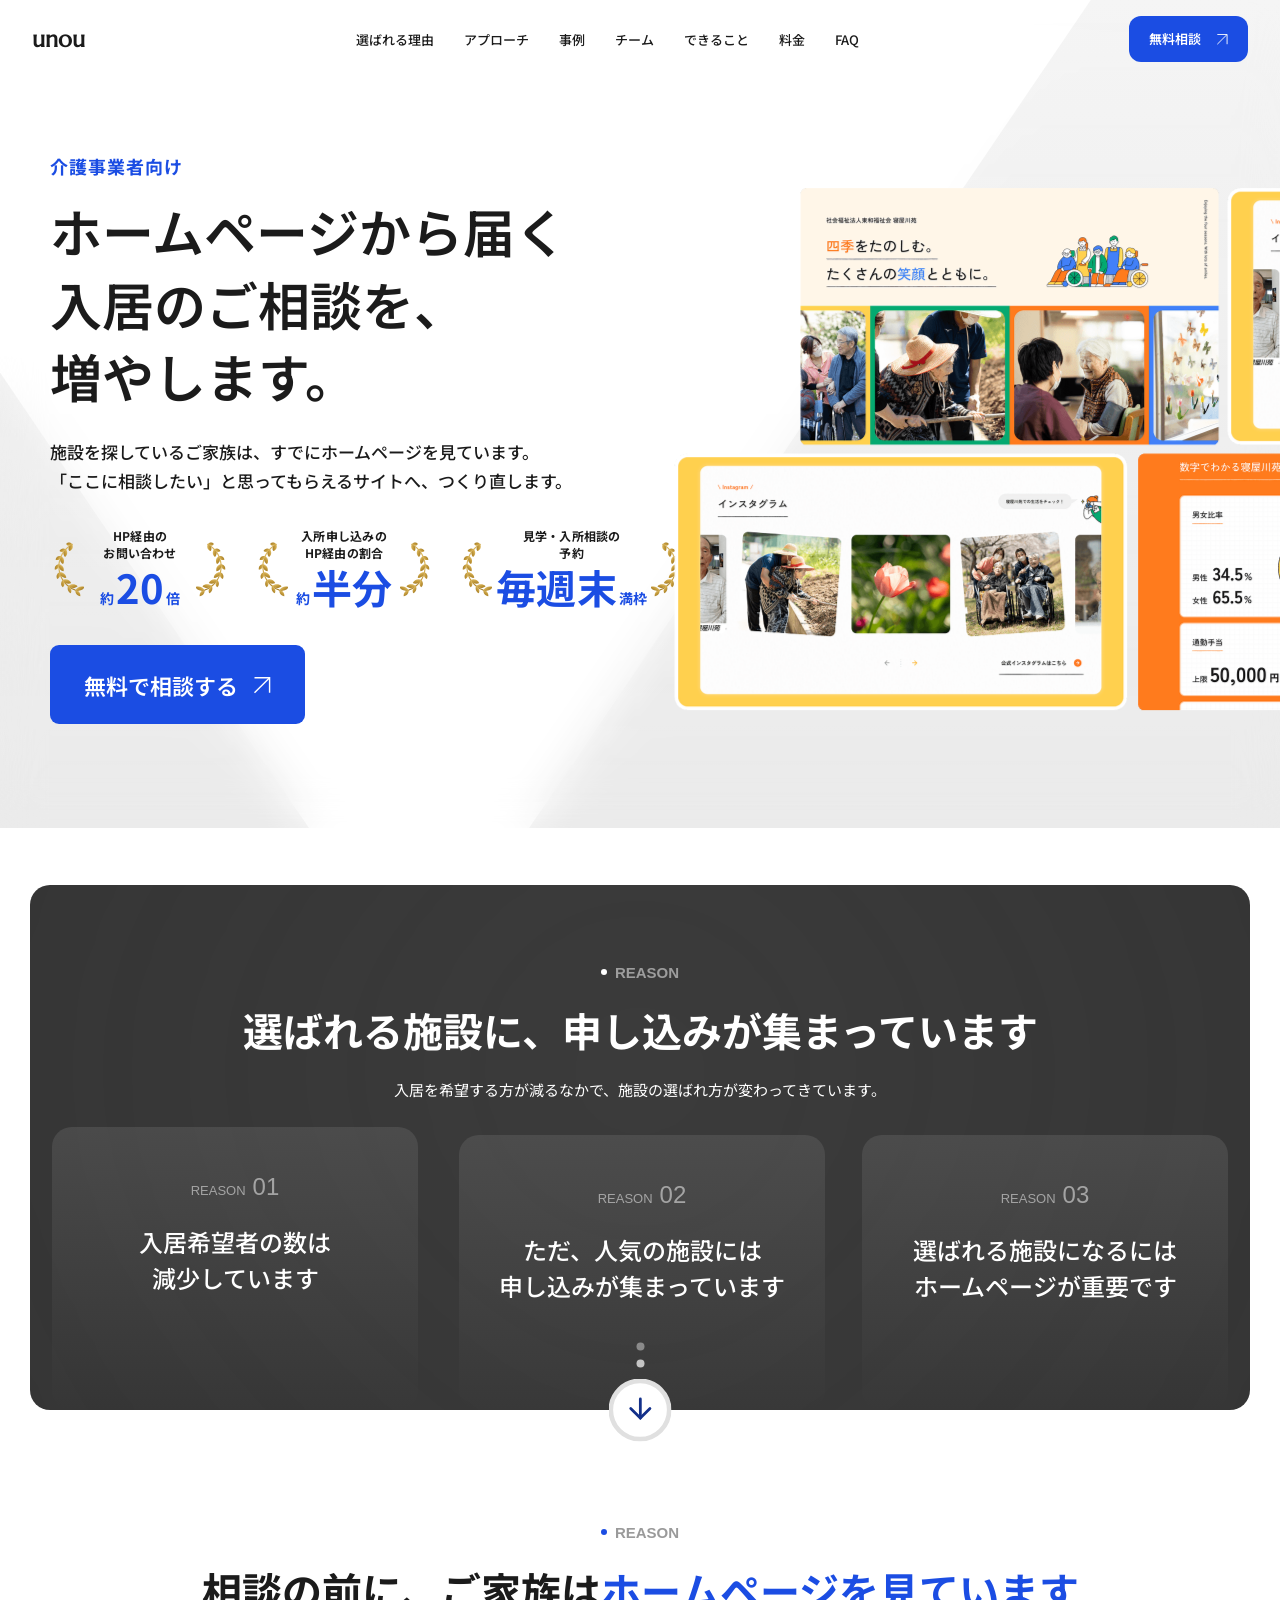
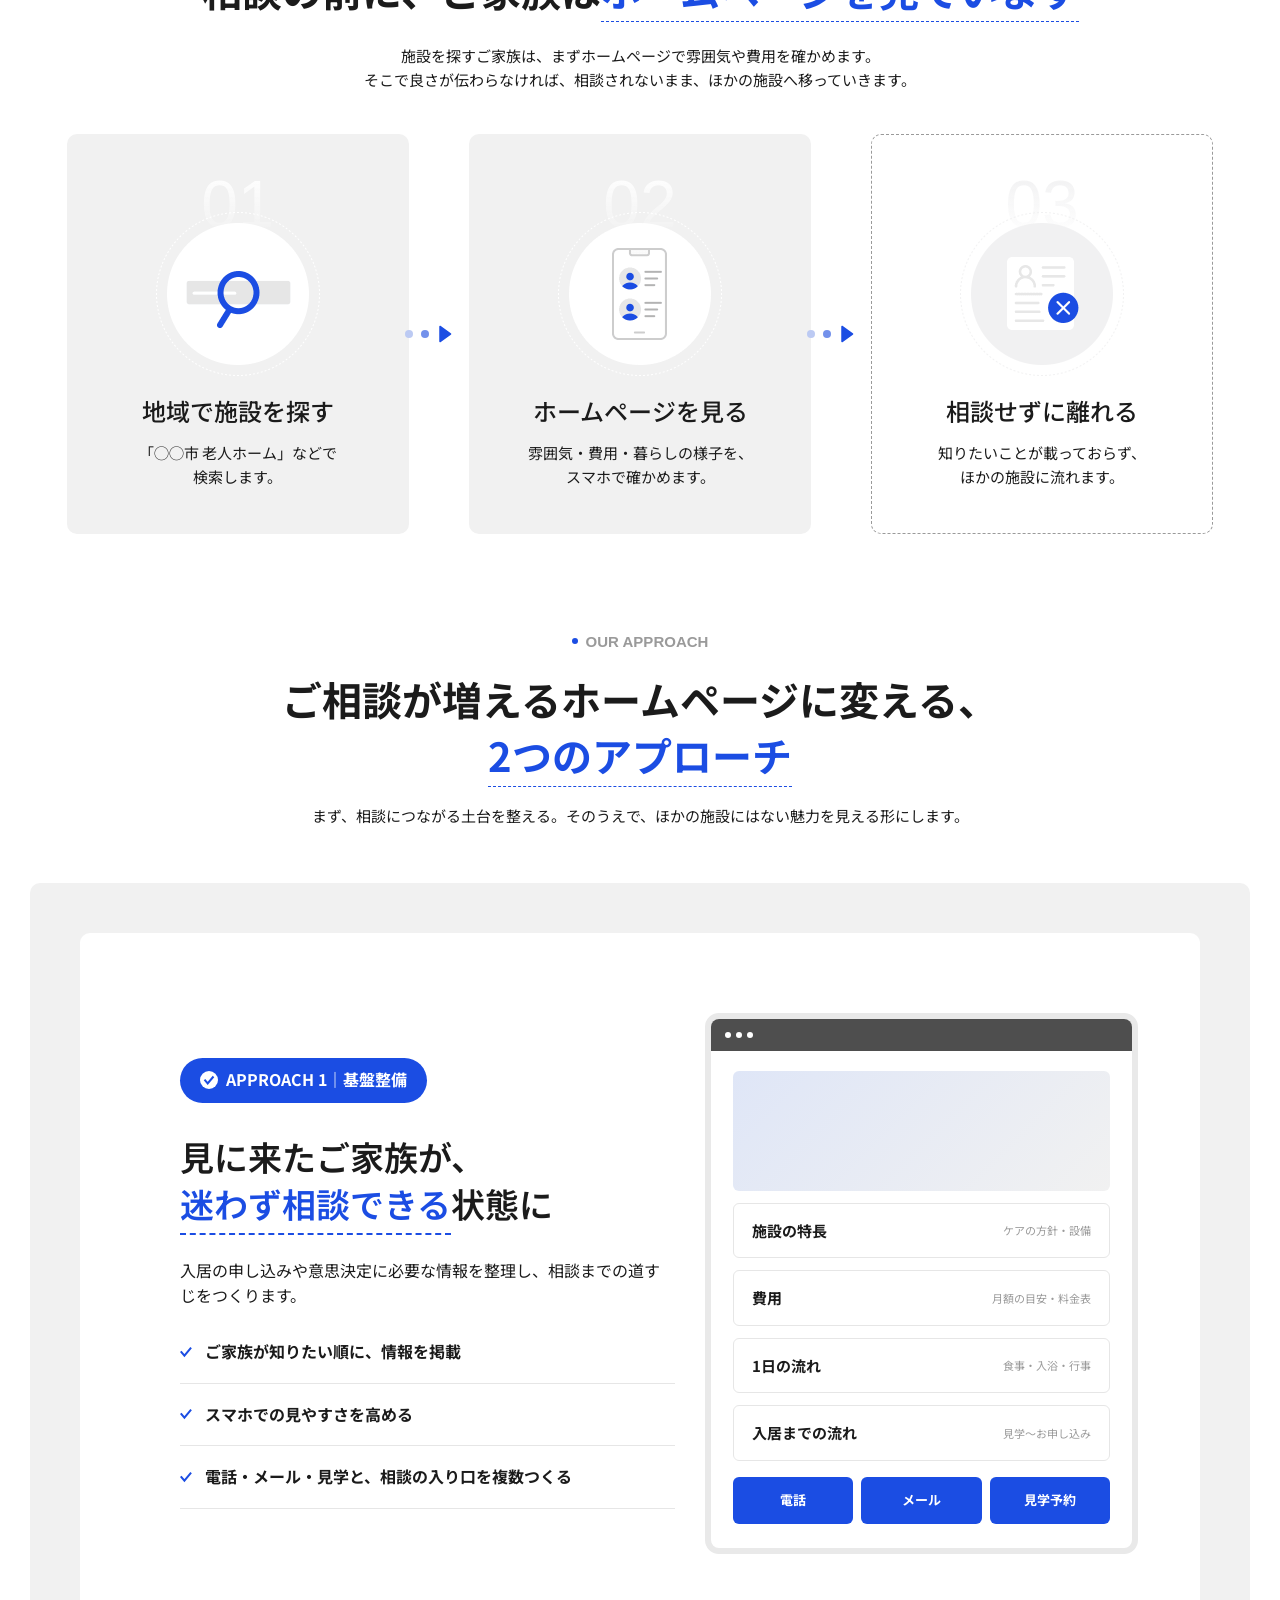
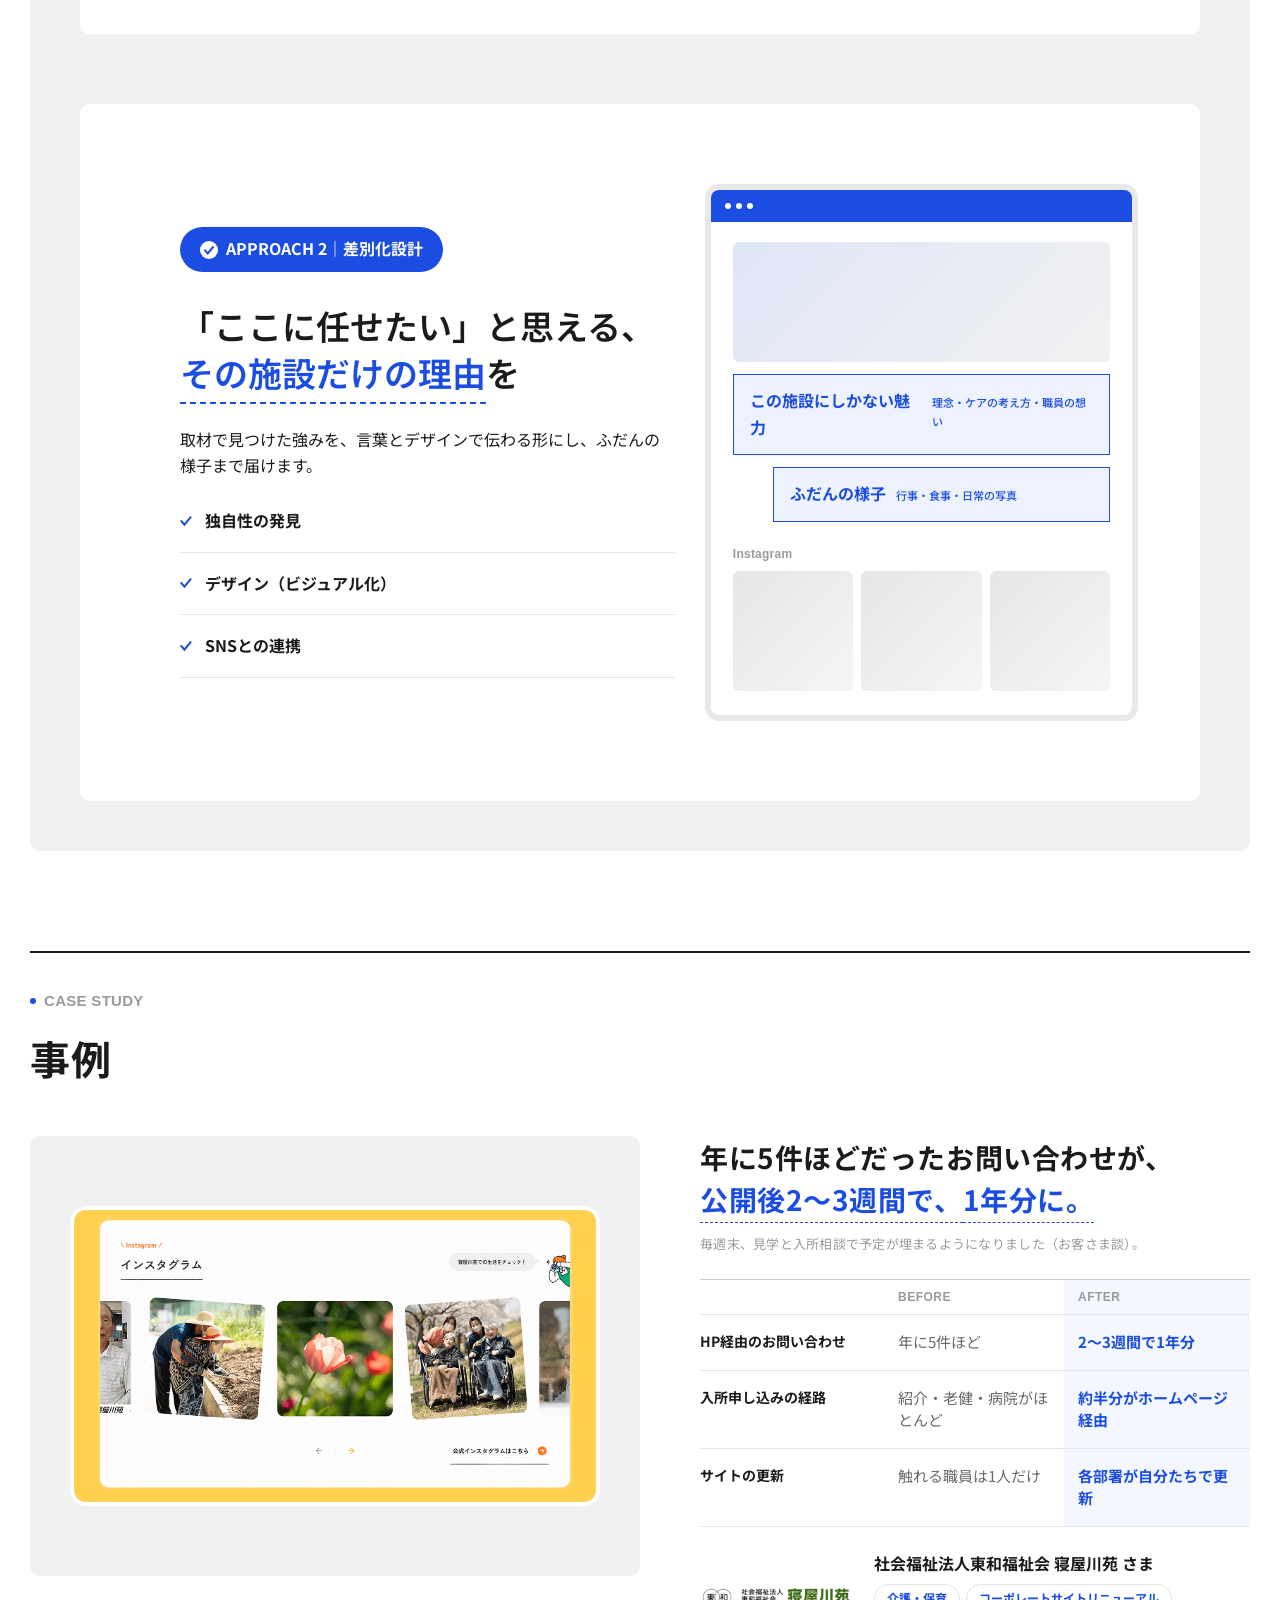
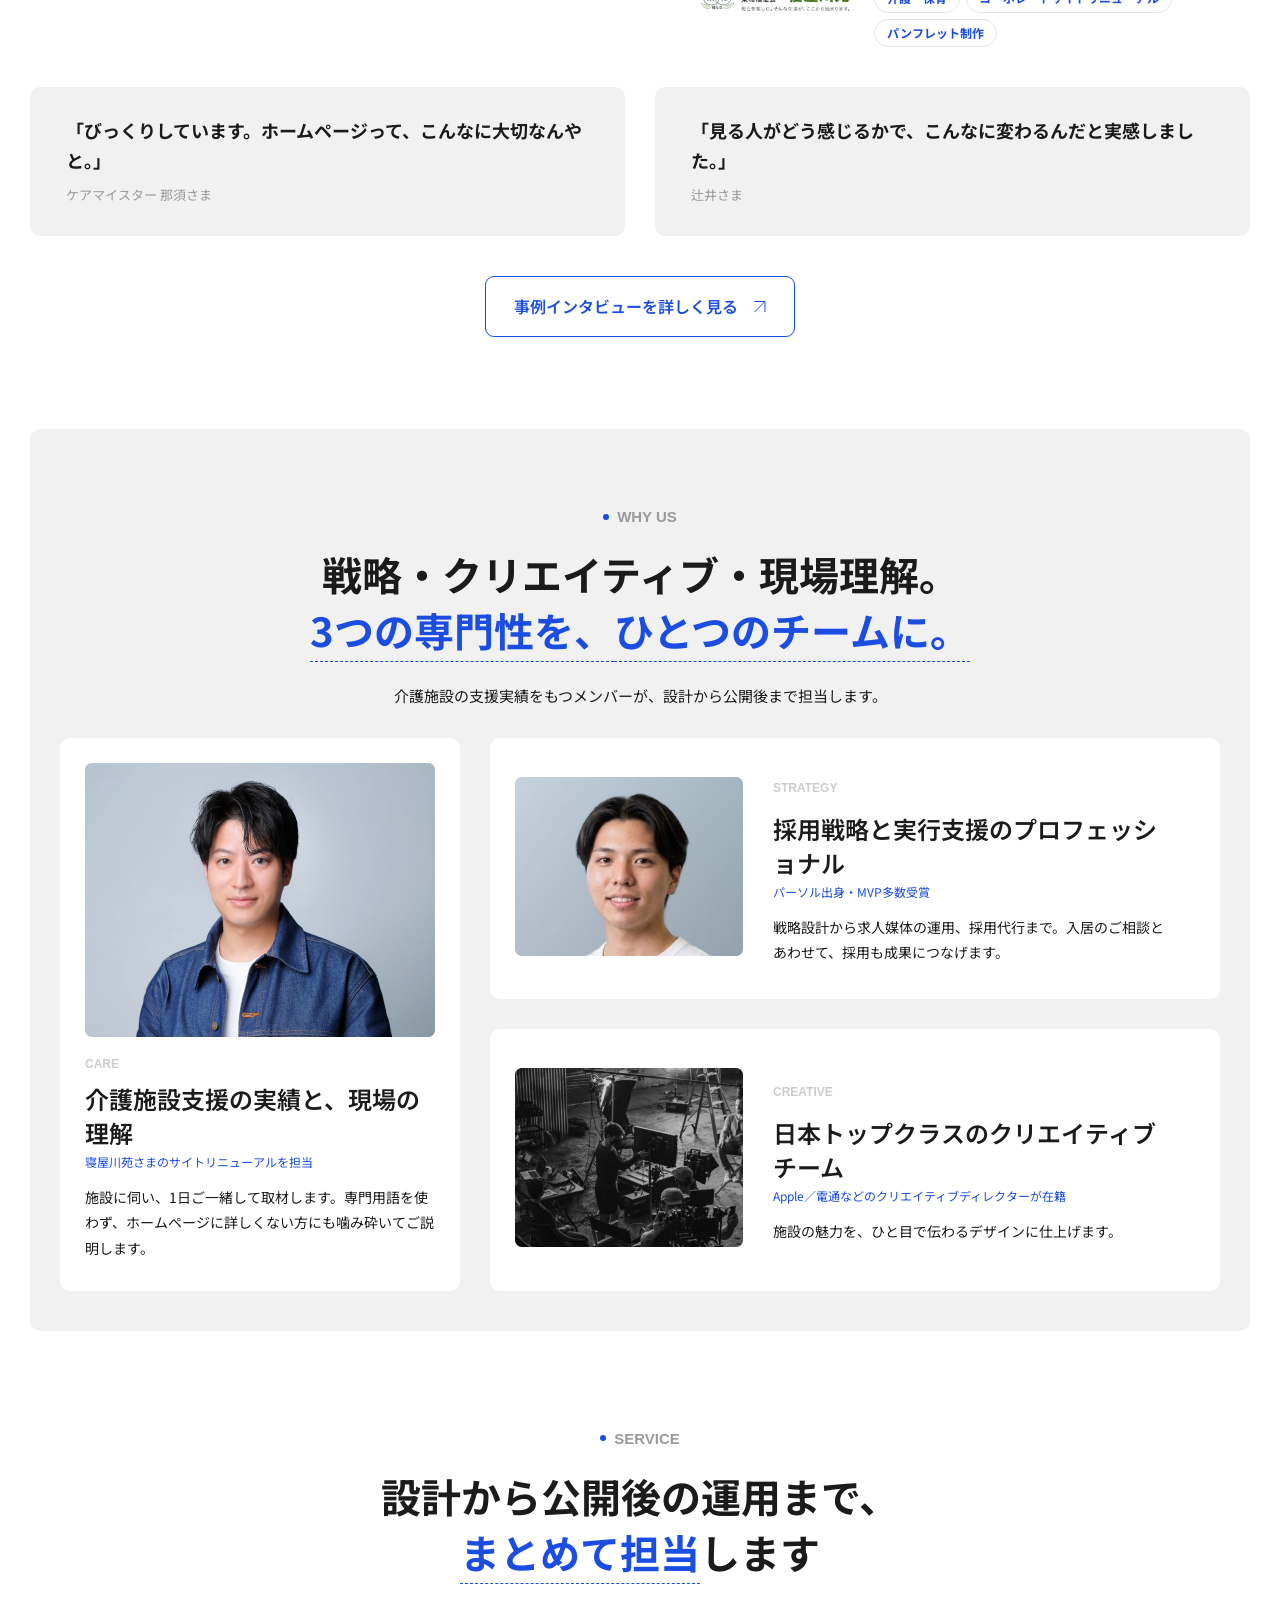
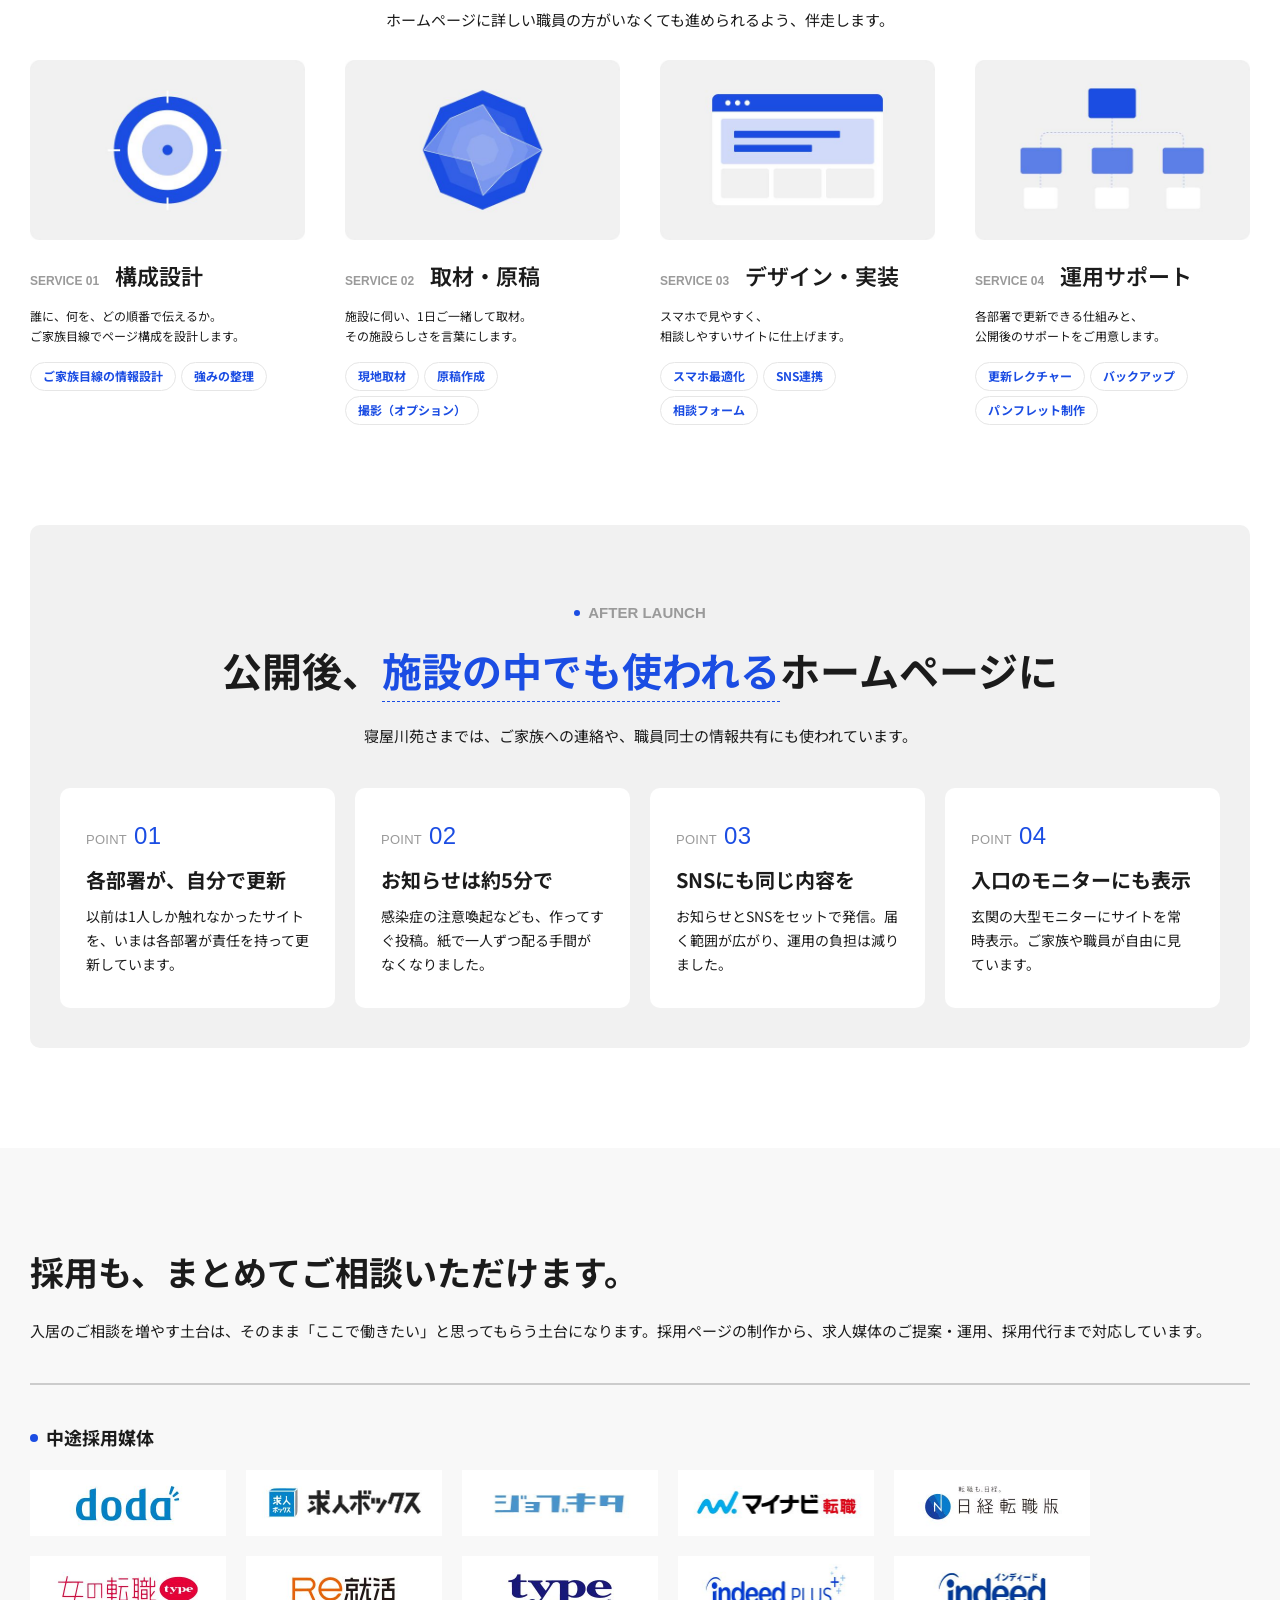
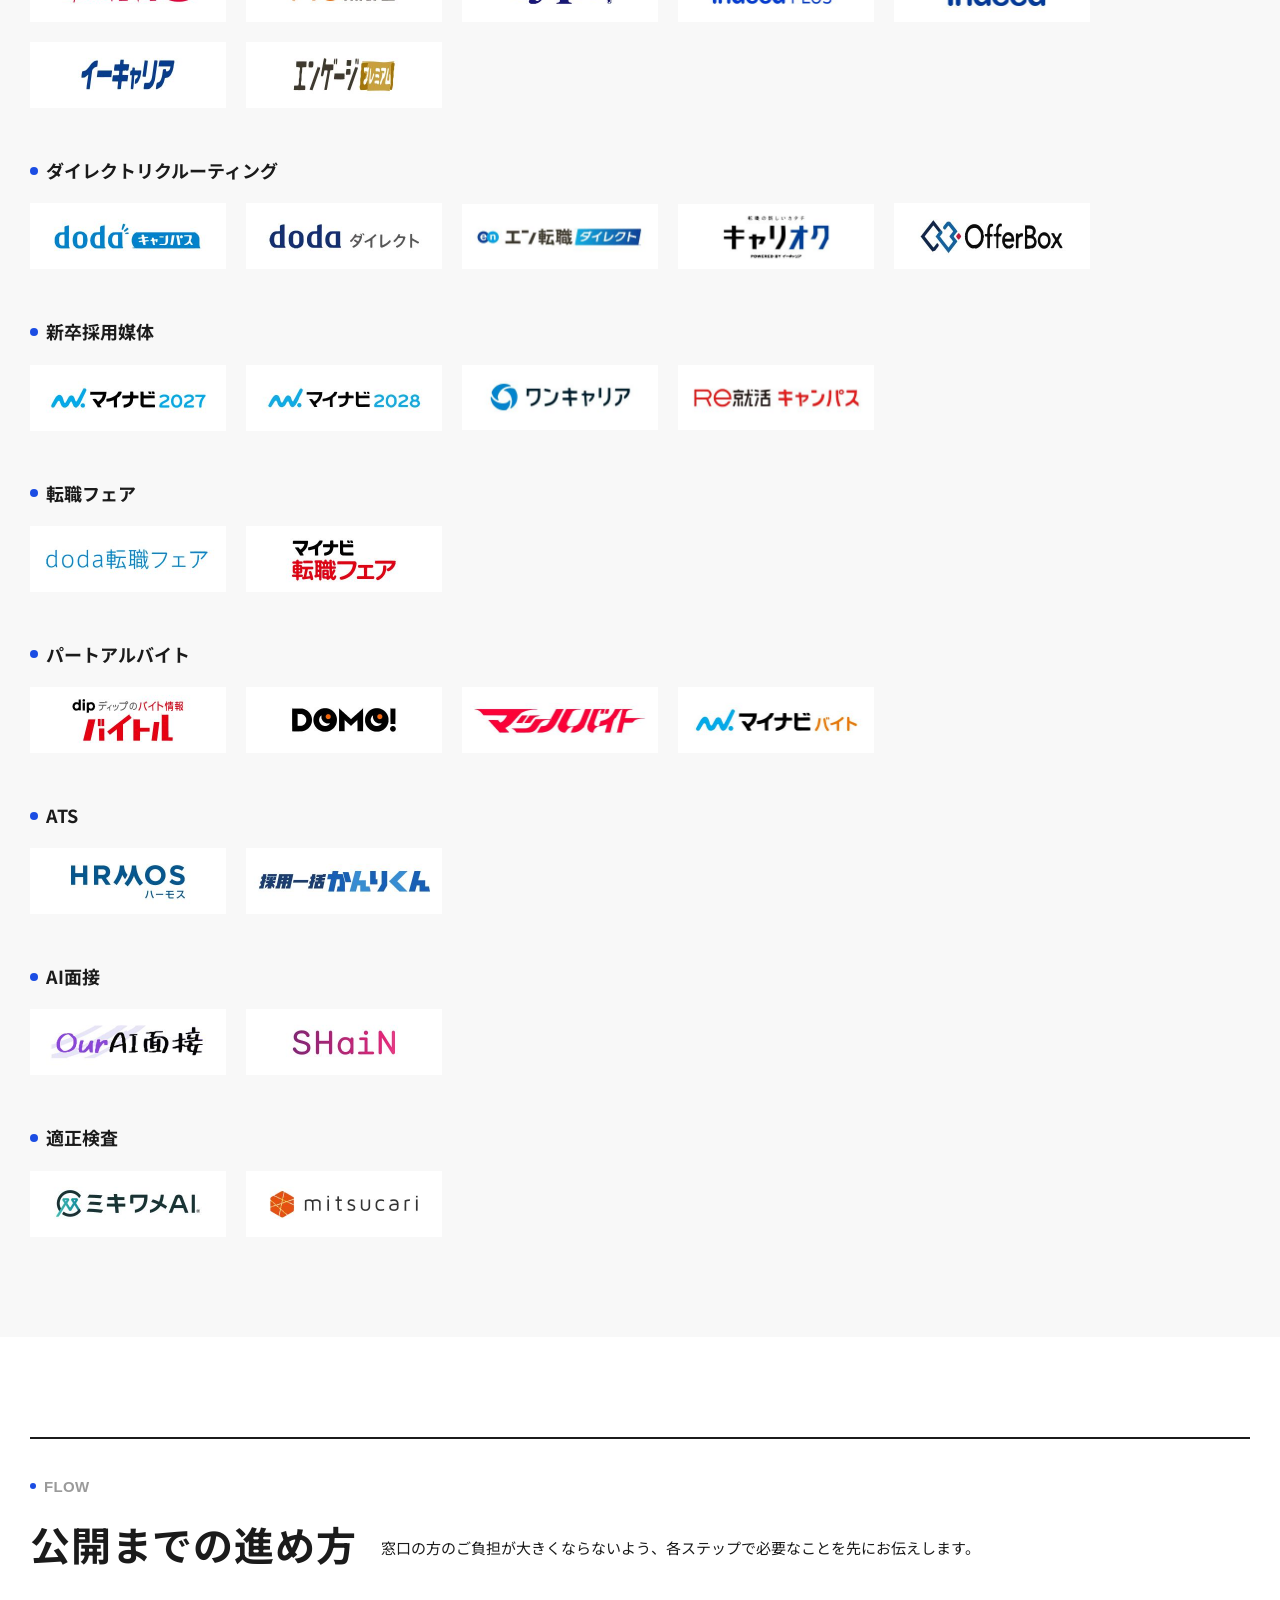
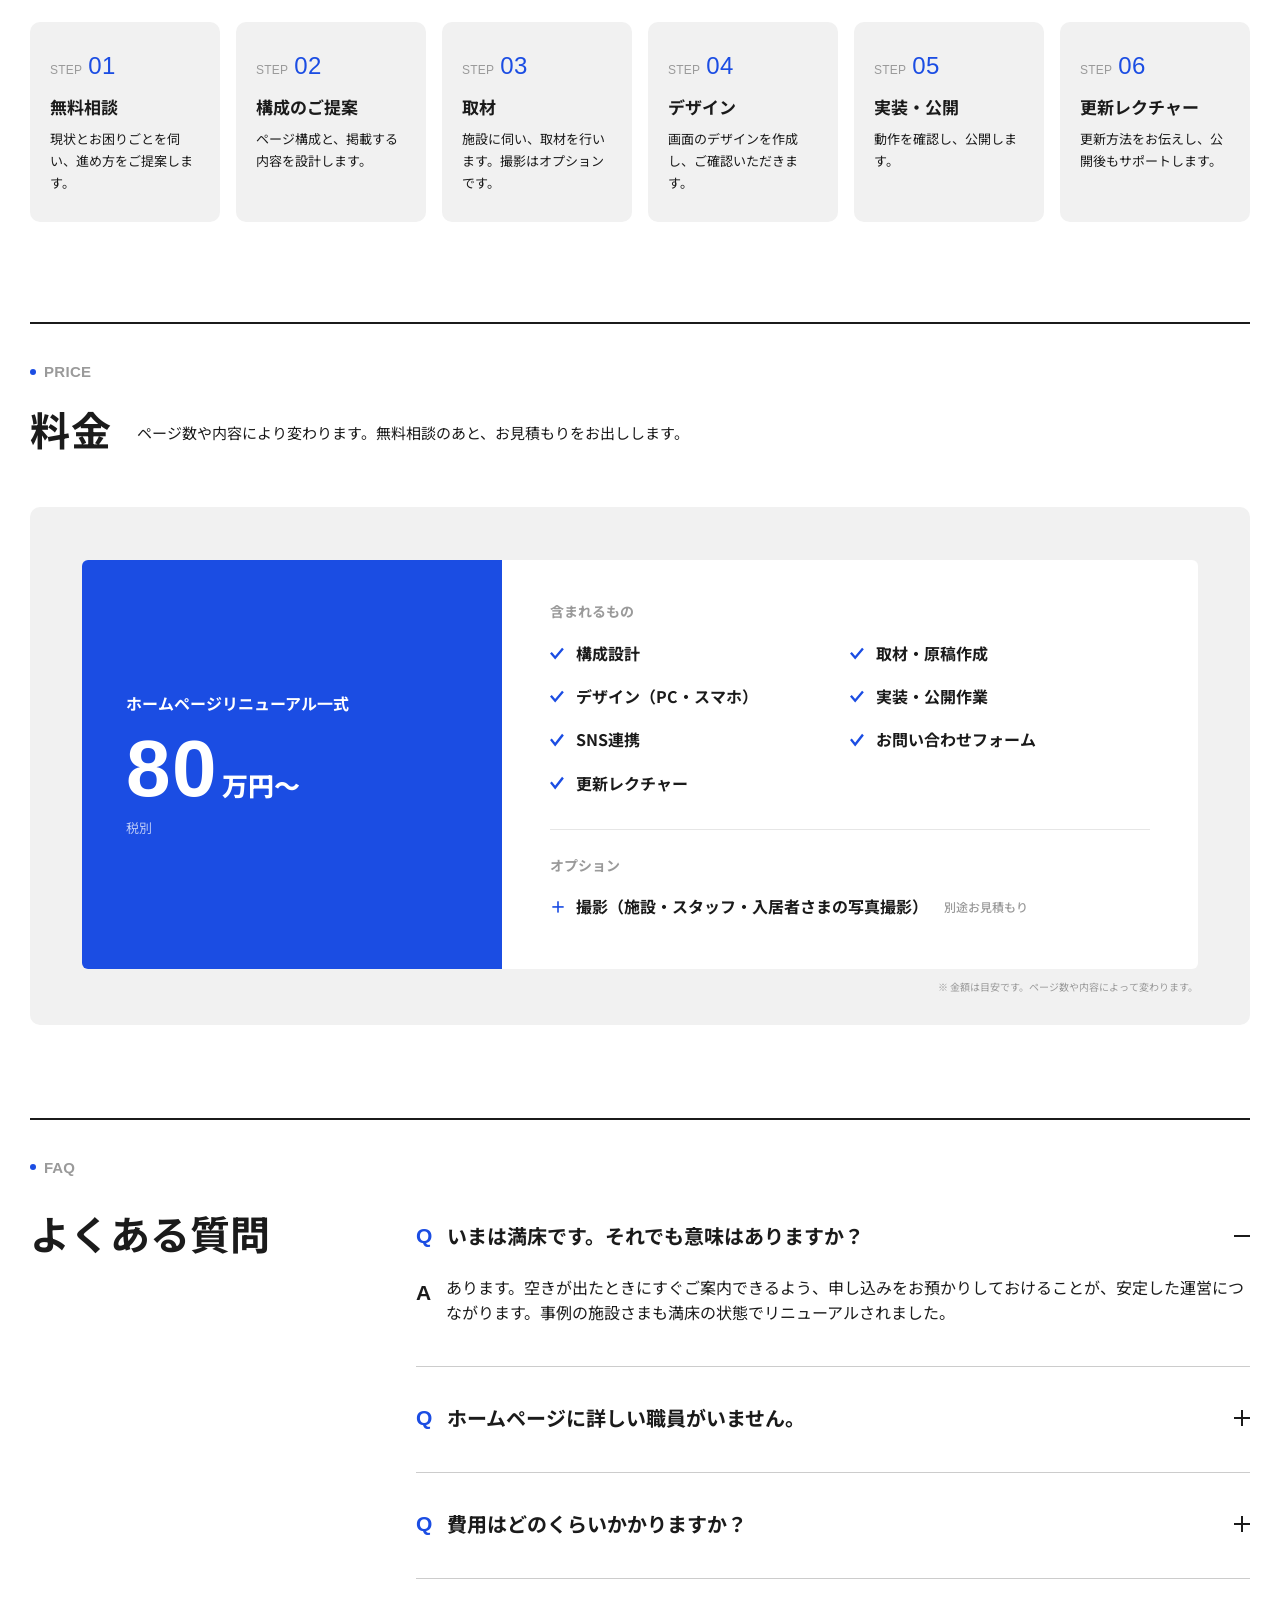
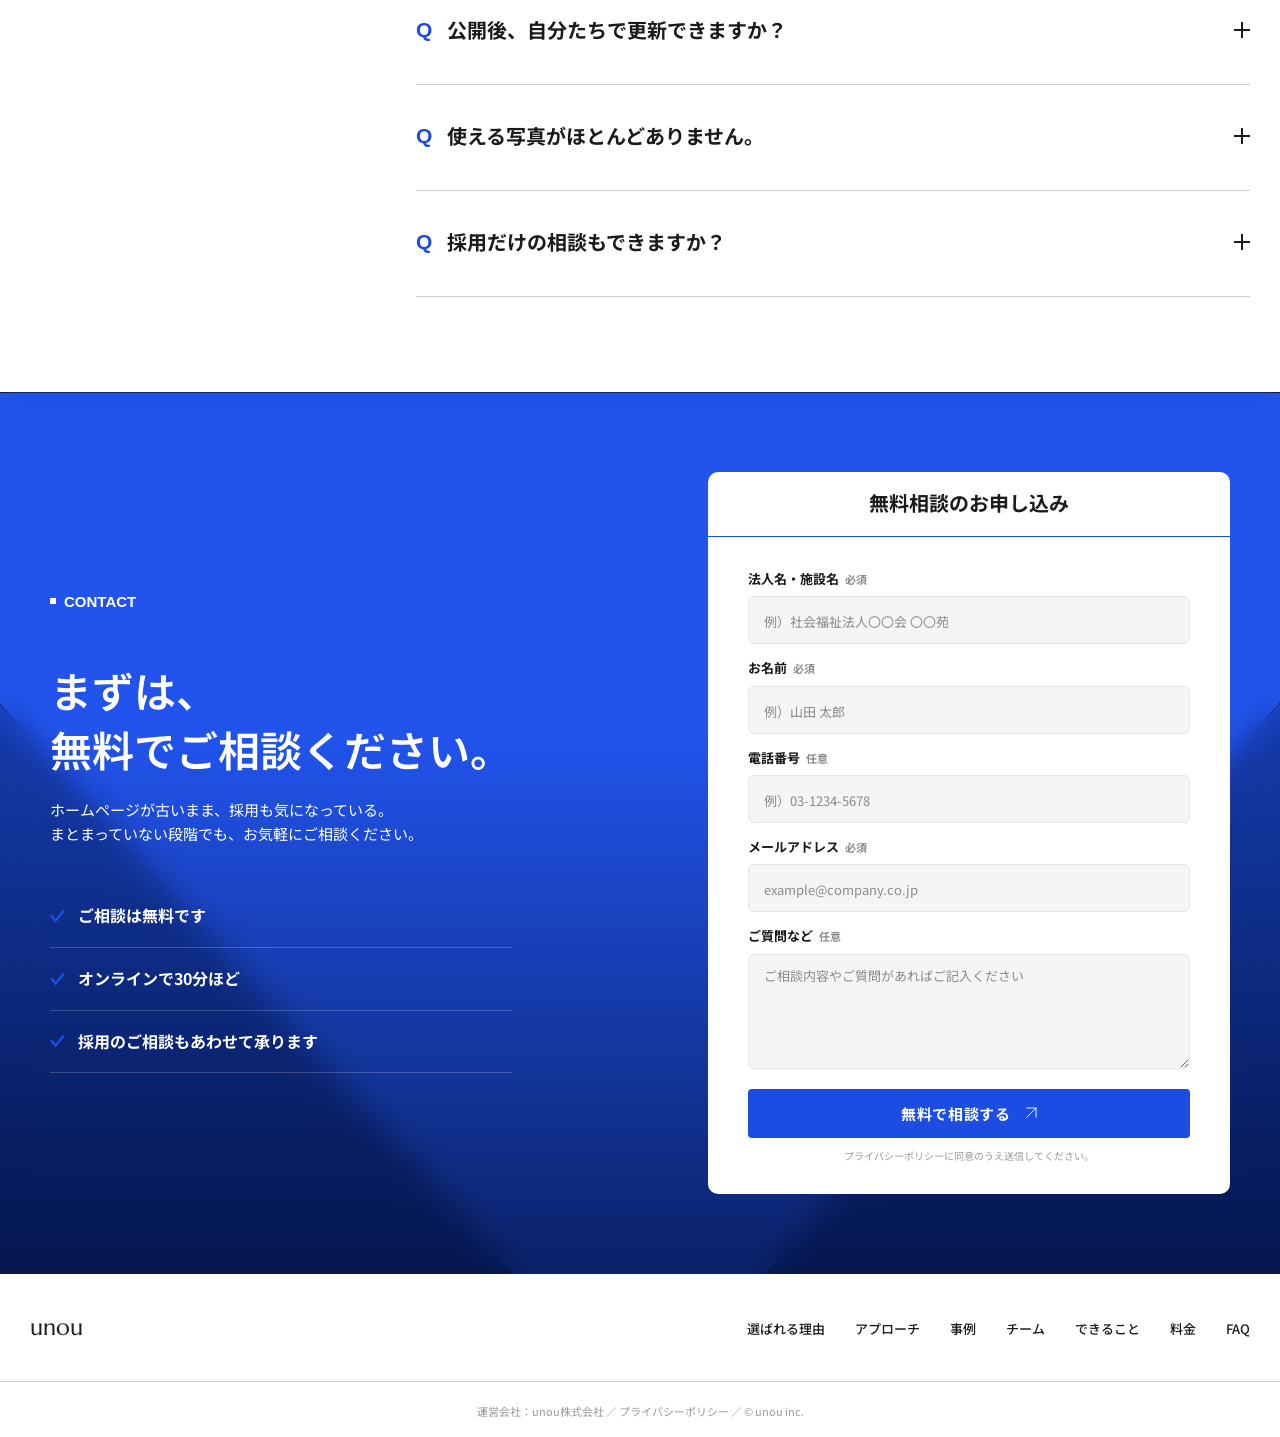
==== commit a48d38c4: "KV：出典注記を削除し、SPの位置・文字サイズ・余白を調整 Co-Authored-By: Claude Fable 5.2 <noreply@anthropic.com> Claude-Sessio" ====
--- a/index.html
+++ b/index.html
@@ -41,7 +41,6 @@
           <li class="k-laurel"><span class="k-laurel__l"><svg class="k-laurel__svg" viewBox="0 0 46 92" fill="url(#kGold)" aria-hidden="true"><path d="M37.8 77.0 L33.9 75.8 L30.1 74.1 L26.6 72.0 L23.4 69.4 L20.5 66.5 L18.0 63.3 L15.9 59.8 L14.2 56.1 L13.0 52.2 L12.3 48.1 L12.0 44.1 L12.2 40.0 L13.0 35.9 L14.2 32.0 L15.8 28.3 L17.9 24.8 L20.5 21.6 L23.3 18.7 L26.5 16.1 L30.0 14.0" fill="none" stroke="url(#kGold)" stroke-width="1.6" stroke-linecap="round"/><path d="M0 0C3.2 -3.4 9.8 -3.4 13.0 0C9.8 3.4 3.2 3.4 0 0Z" transform="translate(34.4 75.9) rotate(-378)"/><path d="M0 0C2.7 -3.0 8.0 -3.0 10.7 0C8.0 3.0 2.7 3.0 0 0Z" transform="translate(34.4 75.9) rotate(-308)"/><path d="M0 0C3.1 -3.4 9.4 -3.4 12.6 0C9.4 3.4 3.1 3.4 0 0Z" transform="translate(24.7 70.5) rotate(-359)"/><path d="M0 0C2.6 -3.0 7.7 -3.0 10.3 0C7.7 3.0 2.6 3.0 0 0Z" transform="translate(24.7 70.5) rotate(-289)"/><path d="M0 0C3.0 -3.4 9.1 -3.4 12.1 0C9.1 3.4 3.0 3.4 0 0Z" transform="translate(17.3 62.2) rotate(-340)"/><path d="M0 0C2.5 -3.0 7.5 -3.0 10.0 0C7.5 3.0 2.5 3.0 0 0Z" transform="translate(17.3 62.2) rotate(-270)"/><path d="M0 0C2.9 -3.4 8.8 -3.4 11.7 0C8.8 3.4 2.9 3.4 0 0Z" transform="translate(12.9 51.9) rotate(-321)"/><path d="M0 0C2.4 -3.0 7.2 -3.0 9.6 0C7.2 3.0 2.4 3.0 0 0Z" transform="translate(12.9 51.9) rotate(-251)"/><path d="M0 0C2.8 -3.4 8.5 -3.4 11.3 0C8.5 3.4 2.8 3.4 0 0Z" transform="translate(12.2 40.8) rotate(-303)"/><path d="M0 0C2.3 -3.0 6.9 -3.0 9.3 0C6.9 3.0 2.3 3.0 0 0Z" transform="translate(12.2 40.8) rotate(-233)"/><path d="M0 0C2.7 -3.4 8.1 -3.4 10.9 0C8.1 3.4 2.7 3.4 0 0Z" transform="translate(15.0 30.0) rotate(-284)"/><path d="M0 0C2.2 -3.0 6.7 -3.0 8.9 0C6.7 3.0 2.2 3.0 0 0Z" transform="translate(15.0 30.0) rotate(-214)"/><path d="M0 0C2.6 -3.4 7.8 -3.4 10.4 0C7.8 3.4 2.6 3.4 0 0Z" transform="translate(21.2 20.8) rotate(-265)"/><path d="M0 0C2.1 -3.0 6.4 -3.0 8.6 0C6.4 3.0 2.1 3.0 0 0Z" transform="translate(21.2 20.8) rotate(-195)"/><path d="M0 0C2.5 -3.4 7.5 -3.4 10.0 0C7.5 3.4 2.5 3.4 0 0Z" transform="translate(30.0 14.0) rotate(-246)"/><path d="M0 0C2.0 -3.0 6.1 -3.0 8.2 0C6.1 3.0 2.0 3.0 0 0Z" transform="translate(30.0 14.0) rotate(-176)"/></svg></span><div class="k-laurel__body"><p class="k-laurel__label">入所申し込みの<br>HP経由の割合</p><p class="k-laurel__num"><small>約</small><strong>半分</strong></p></div><span class="k-laurel__r"><svg class="k-laurel__svg" viewBox="0 0 46 92" fill="url(#kGold)" aria-hidden="true"><path d="M37.8 77.0 L33.9 75.8 L30.1 74.1 L26.6 72.0 L23.4 69.4 L20.5 66.5 L18.0 63.3 L15.9 59.8 L14.2 56.1 L13.0 52.2 L12.3 48.1 L12.0 44.1 L12.2 40.0 L13.0 35.9 L14.2 32.0 L15.8 28.3 L17.9 24.8 L20.5 21.6 L23.3 18.7 L26.5 16.1 L30.0 14.0" fill="none" stroke="url(#kGold)" stroke-width="1.6" stroke-linecap="round"/><path d="M0 0C3.2 -3.4 9.8 -3.4 13.0 0C9.8 3.4 3.2 3.4 0 0Z" transform="translate(34.4 75.9) rotate(-378)"/><path d="M0 0C2.7 -3.0 8.0 -3.0 10.7 0C8.0 3.0 2.7 3.0 0 0Z" transform="translate(34.4 75.9) rotate(-308)"/><path d="M0 0C3.1 -3.4 9.4 -3.4 12.6 0C9.4 3.4 3.1 3.4 0 0Z" transform="translate(24.7 70.5) rotate(-359)"/><path d="M0 0C2.6 -3.0 7.7 -3.0 10.3 0C7.7 3.0 2.6 3.0 0 0Z" transform="translate(24.7 70.5) rotate(-289)"/><path d="M0 0C3.0 -3.4 9.1 -3.4 12.1 0C9.1 3.4 3.0 3.4 0 0Z" transform="translate(17.3 62.2) rotate(-340)"/><path d="M0 0C2.5 -3.0 7.5 -3.0 10.0 0C7.5 3.0 2.5 3.0 0 0Z" transform="translate(17.3 62.2) rotate(-270)"/><path d="M0 0C2.9 -3.4 8.8 -3.4 11.7 0C8.8 3.4 2.9 3.4 0 0Z" transform="translate(12.9 51.9) rotate(-321)"/><path d="M0 0C2.4 -3.0 7.2 -3.0 9.6 0C7.2 3.0 2.4 3.0 0 0Z" transform="translate(12.9 51.9) rotate(-251)"/><path d="M0 0C2.8 -3.4 8.5 -3.4 11.3 0C8.5 3.4 2.8 3.4 0 0Z" transform="translate(12.2 40.8) rotate(-303)"/><path d="M0 0C2.3 -3.0 6.9 -3.0 9.3 0C6.9 3.0 2.3 3.0 0 0Z" transform="translate(12.2 40.8) rotate(-233)"/><path d="M0 0C2.7 -3.4 8.1 -3.4 10.9 0C8.1 3.4 2.7 3.4 0 0Z" transform="translate(15.0 30.0) rotate(-284)"/><path d="M0 0C2.2 -3.0 6.7 -3.0 8.9 0C6.7 3.0 2.2 3.0 0 0Z" transform="translate(15.0 30.0) rotate(-214)"/><path d="M0 0C2.6 -3.4 7.8 -3.4 10.4 0C7.8 3.4 2.6 3.4 0 0Z" transform="translate(21.2 20.8) rotate(-265)"/><path d="M0 0C2.1 -3.0 6.4 -3.0 8.6 0C6.4 3.0 2.1 3.0 0 0Z" transform="translate(21.2 20.8) rotate(-195)"/><path d="M0 0C2.5 -3.4 7.5 -3.4 10.0 0C7.5 3.4 2.5 3.4 0 0Z" transform="translate(30.0 14.0) rotate(-246)"/><path d="M0 0C2.0 -3.0 6.1 -3.0 8.2 0C6.1 3.0 2.0 3.0 0 0Z" transform="translate(30.0 14.0) rotate(-176)"/></svg></span></li>
           <li class="k-laurel"><span class="k-laurel__l"><svg class="k-laurel__svg" viewBox="0 0 46 92" fill="url(#kGold)" aria-hidden="true"><path d="M37.8 77.0 L33.9 75.8 L30.1 74.1 L26.6 72.0 L23.4 69.4 L20.5 66.5 L18.0 63.3 L15.9 59.8 L14.2 56.1 L13.0 52.2 L12.3 48.1 L12.0 44.1 L12.2 40.0 L13.0 35.9 L14.2 32.0 L15.8 28.3 L17.9 24.8 L20.5 21.6 L23.3 18.7 L26.5 16.1 L30.0 14.0" fill="none" stroke="url(#kGold)" stroke-width="1.6" stroke-linecap="round"/><path d="M0 0C3.2 -3.4 9.8 -3.4 13.0 0C9.8 3.4 3.2 3.4 0 0Z" transform="translate(34.4 75.9) rotate(-378)"/><path d="M0 0C2.7 -3.0 8.0 -3.0 10.7 0C8.0 3.0 2.7 3.0 0 0Z" transform="translate(34.4 75.9) rotate(-308)"/><path d="M0 0C3.1 -3.4 9.4 -3.4 12.6 0C9.4 3.4 3.1 3.4 0 0Z" transform="translate(24.7 70.5) rotate(-359)"/><path d="M0 0C2.6 -3.0 7.7 -3.0 10.3 0C7.7 3.0 2.6 3.0 0 0Z" transform="translate(24.7 70.5) rotate(-289)"/><path d="M0 0C3.0 -3.4 9.1 -3.4 12.1 0C9.1 3.4 3.0 3.4 0 0Z" transform="translate(17.3 62.2) rotate(-340)"/><path d="M0 0C2.5 -3.0 7.5 -3.0 10.0 0C7.5 3.0 2.5 3.0 0 0Z" transform="translate(17.3 62.2) rotate(-270)"/><path d="M0 0C2.9 -3.4 8.8 -3.4 11.7 0C8.8 3.4 2.9 3.4 0 0Z" transform="translate(12.9 51.9) rotate(-321)"/><path d="M0 0C2.4 -3.0 7.2 -3.0 9.6 0C7.2 3.0 2.4 3.0 0 0Z" transform="translate(12.9 51.9) rotate(-251)"/><path d="M0 0C2.8 -3.4 8.5 -3.4 11.3 0C8.5 3.4 2.8 3.4 0 0Z" transform="translate(12.2 40.8) rotate(-303)"/><path d="M0 0C2.3 -3.0 6.9 -3.0 9.3 0C6.9 3.0 2.3 3.0 0 0Z" transform="translate(12.2 40.8) rotate(-233)"/><path d="M0 0C2.7 -3.4 8.1 -3.4 10.9 0C8.1 3.4 2.7 3.4 0 0Z" transform="translate(15.0 30.0) rotate(-284)"/><path d="M0 0C2.2 -3.0 6.7 -3.0 8.9 0C6.7 3.0 2.2 3.0 0 0Z" transform="translate(15.0 30.0) rotate(-214)"/><path d="M0 0C2.6 -3.4 7.8 -3.4 10.4 0C7.8 3.4 2.6 3.4 0 0Z" transform="translate(21.2 20.8) rotate(-265)"/><path d="M0 0C2.1 -3.0 6.4 -3.0 8.6 0C6.4 3.0 2.1 3.0 0 0Z" transform="translate(21.2 20.8) rotate(-195)"/><path d="M0 0C2.5 -3.4 7.5 -3.4 10.0 0C7.5 3.4 2.5 3.4 0 0Z" transform="translate(30.0 14.0) rotate(-246)"/><path d="M0 0C2.0 -3.0 6.1 -3.0 8.2 0C6.1 3.0 2.0 3.0 0 0Z" transform="translate(30.0 14.0) rotate(-176)"/></svg></span><div class="k-laurel__body"><p class="k-laurel__label">見学・入所相談の<br>予約</p><p class="k-laurel__num"><strong>毎週末</strong><span>満枠</span></p></div><span class="k-laurel__r"><svg class="k-laurel__svg" viewBox="0 0 46 92" fill="url(#kGold)" aria-hidden="true"><path d="M37.8 77.0 L33.9 75.8 L30.1 74.1 L26.6 72.0 L23.4 69.4 L20.5 66.5 L18.0 63.3 L15.9 59.8 L14.2 56.1 L13.0 52.2 L12.3 48.1 L12.0 44.1 L12.2 40.0 L13.0 35.9 L14.2 32.0 L15.8 28.3 L17.9 24.8 L20.5 21.6 L23.3 18.7 L26.5 16.1 L30.0 14.0" fill="none" stroke="url(#kGold)" stroke-width="1.6" stroke-linecap="round"/><path d="M0 0C3.2 -3.4 9.8 -3.4 13.0 0C9.8 3.4 3.2 3.4 0 0Z" transform="translate(34.4 75.9) rotate(-378)"/><path d="M0 0C2.7 -3.0 8.0 -3.0 10.7 0C8.0 3.0 2.7 3.0 0 0Z" transform="translate(34.4 75.9) rotate(-308)"/><path d="M0 0C3.1 -3.4 9.4 -3.4 12.6 0C9.4 3.4 3.1 3.4 0 0Z" transform="translate(24.7 70.5) rotate(-359)"/><path d="M0 0C2.6 -3.0 7.7 -3.0 10.3 0C7.7 3.0 2.6 3.0 0 0Z" transform="translate(24.7 70.5) rotate(-289)"/><path d="M0 0C3.0 -3.4 9.1 -3.4 12.1 0C9.1 3.4 3.0 3.4 0 0Z" transform="translate(17.3 62.2) rotate(-340)"/><path d="M0 0C2.5 -3.0 7.5 -3.0 10.0 0C7.5 3.0 2.5 3.0 0 0Z" transform="translate(17.3 62.2) rotate(-270)"/><path d="M0 0C2.9 -3.4 8.8 -3.4 11.7 0C8.8 3.4 2.9 3.4 0 0Z" transform="translate(12.9 51.9) rotate(-321)"/><path d="M0 0C2.4 -3.0 7.2 -3.0 9.6 0C7.2 3.0 2.4 3.0 0 0Z" transform="translate(12.9 51.9) rotate(-251)"/><path d="M0 0C2.8 -3.4 8.5 -3.4 11.3 0C8.5 3.4 2.8 3.4 0 0Z" transform="translate(12.2 40.8) rotate(-303)"/><path d="M0 0C2.3 -3.0 6.9 -3.0 9.3 0C6.9 3.0 2.3 3.0 0 0Z" transform="translate(12.2 40.8) rotate(-233)"/><path d="M0 0C2.7 -3.4 8.1 -3.4 10.9 0C8.1 3.4 2.7 3.4 0 0Z" transform="translate(15.0 30.0) rotate(-284)"/><path d="M0 0C2.2 -3.0 6.7 -3.0 8.9 0C6.7 3.0 2.2 3.0 0 0Z" transform="translate(15.0 30.0) rotate(-214)"/><path d="M0 0C2.6 -3.4 7.8 -3.4 10.4 0C7.8 3.4 2.6 3.4 0 0Z" transform="translate(21.2 20.8) rotate(-265)"/><path d="M0 0C2.1 -3.0 6.4 -3.0 8.6 0C6.4 3.0 2.1 3.0 0 0Z" transform="translate(21.2 20.8) rotate(-195)"/><path d="M0 0C2.5 -3.4 7.5 -3.4 10.0 0C7.5 3.4 2.5 3.4 0 0Z" transform="translate(30.0 14.0) rotate(-246)"/><path d="M0 0C2.0 -3.0 6.1 -3.0 8.2 0C6.1 3.0 2.0 3.0 0 0Z" transform="translate(30.0 14.0) rotate(-176)"/></svg></span></li>
         </ul>
-        <p class="k-laurels__note">※ 社会福祉法人東和福祉会 寝屋川苑さまの事例（リニューアル後のヒアリングによる）</p>
       </div>
       <div class="hero-action" data-fade><a class="hero-action__button" href="#contact">無料で相談する<span></span></a></div>
     </div>
--- a/assets/css/kaigo.css
+++ b/assets/css/kaigo.css
@@ -106,11 +106,11 @@
 
 .k-stub{padding-top:10rem;padding-bottom:6rem}
 @media screen and (max-width:768px){
-  section.hero{padding-top:6.5rem}
+  section.hero{padding-top:5.25rem;padding-bottom:3.125rem}
   .k-hero-target{text-align:center;font-size:.9375rem;margin-bottom:.5rem}
-  .hero .sub-title{font-size:.9375rem}
+  .hero .sub-title{font-size:.8125rem}
   .k-laurels-wrap{margin-top:1.25rem}
-  .hero .hero-action{margin-top:14.75rem}
+  .hero .hero-action{margin-top:16rem}
   .k-laurels{flex-wrap:nowrap;justify-content:center;gap:.375rem}
   .k-laurel{gap:.0625rem}
   .k-laurel__l,.k-laurel__r{width:.9375rem}
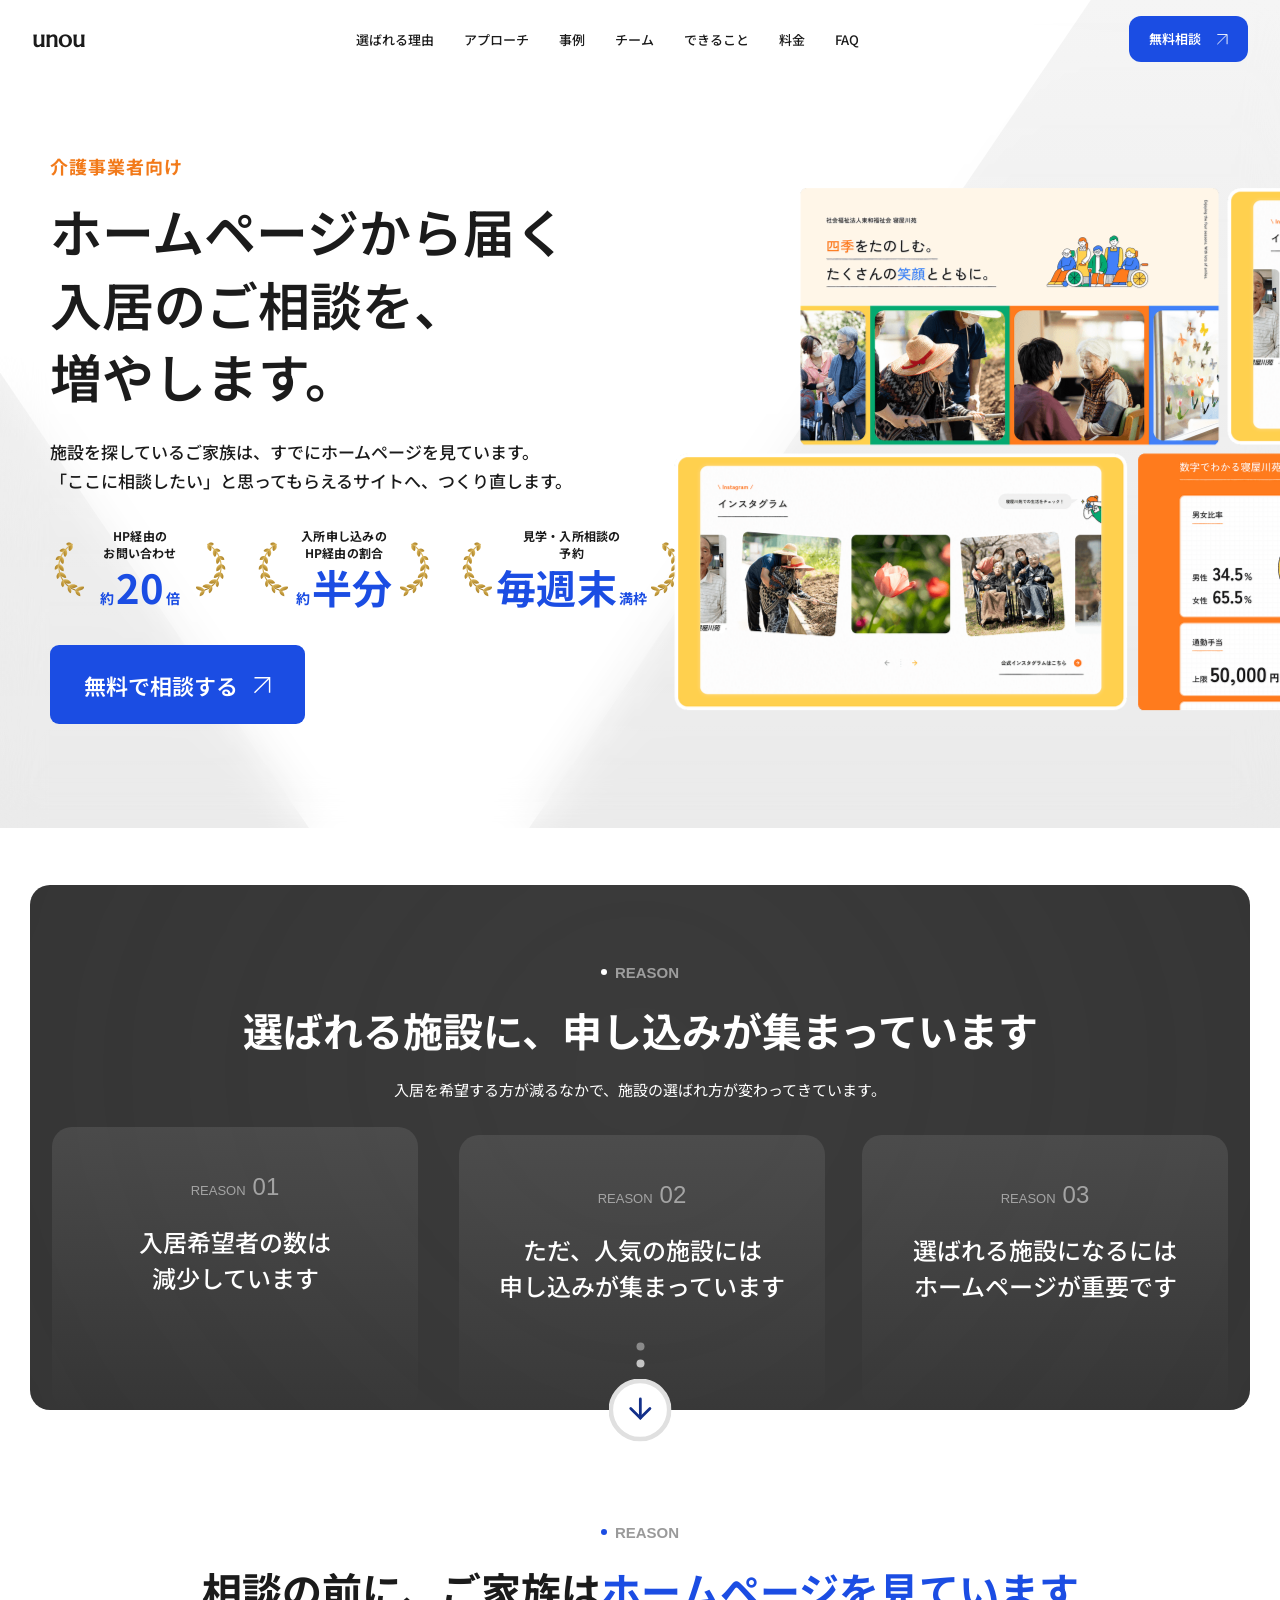
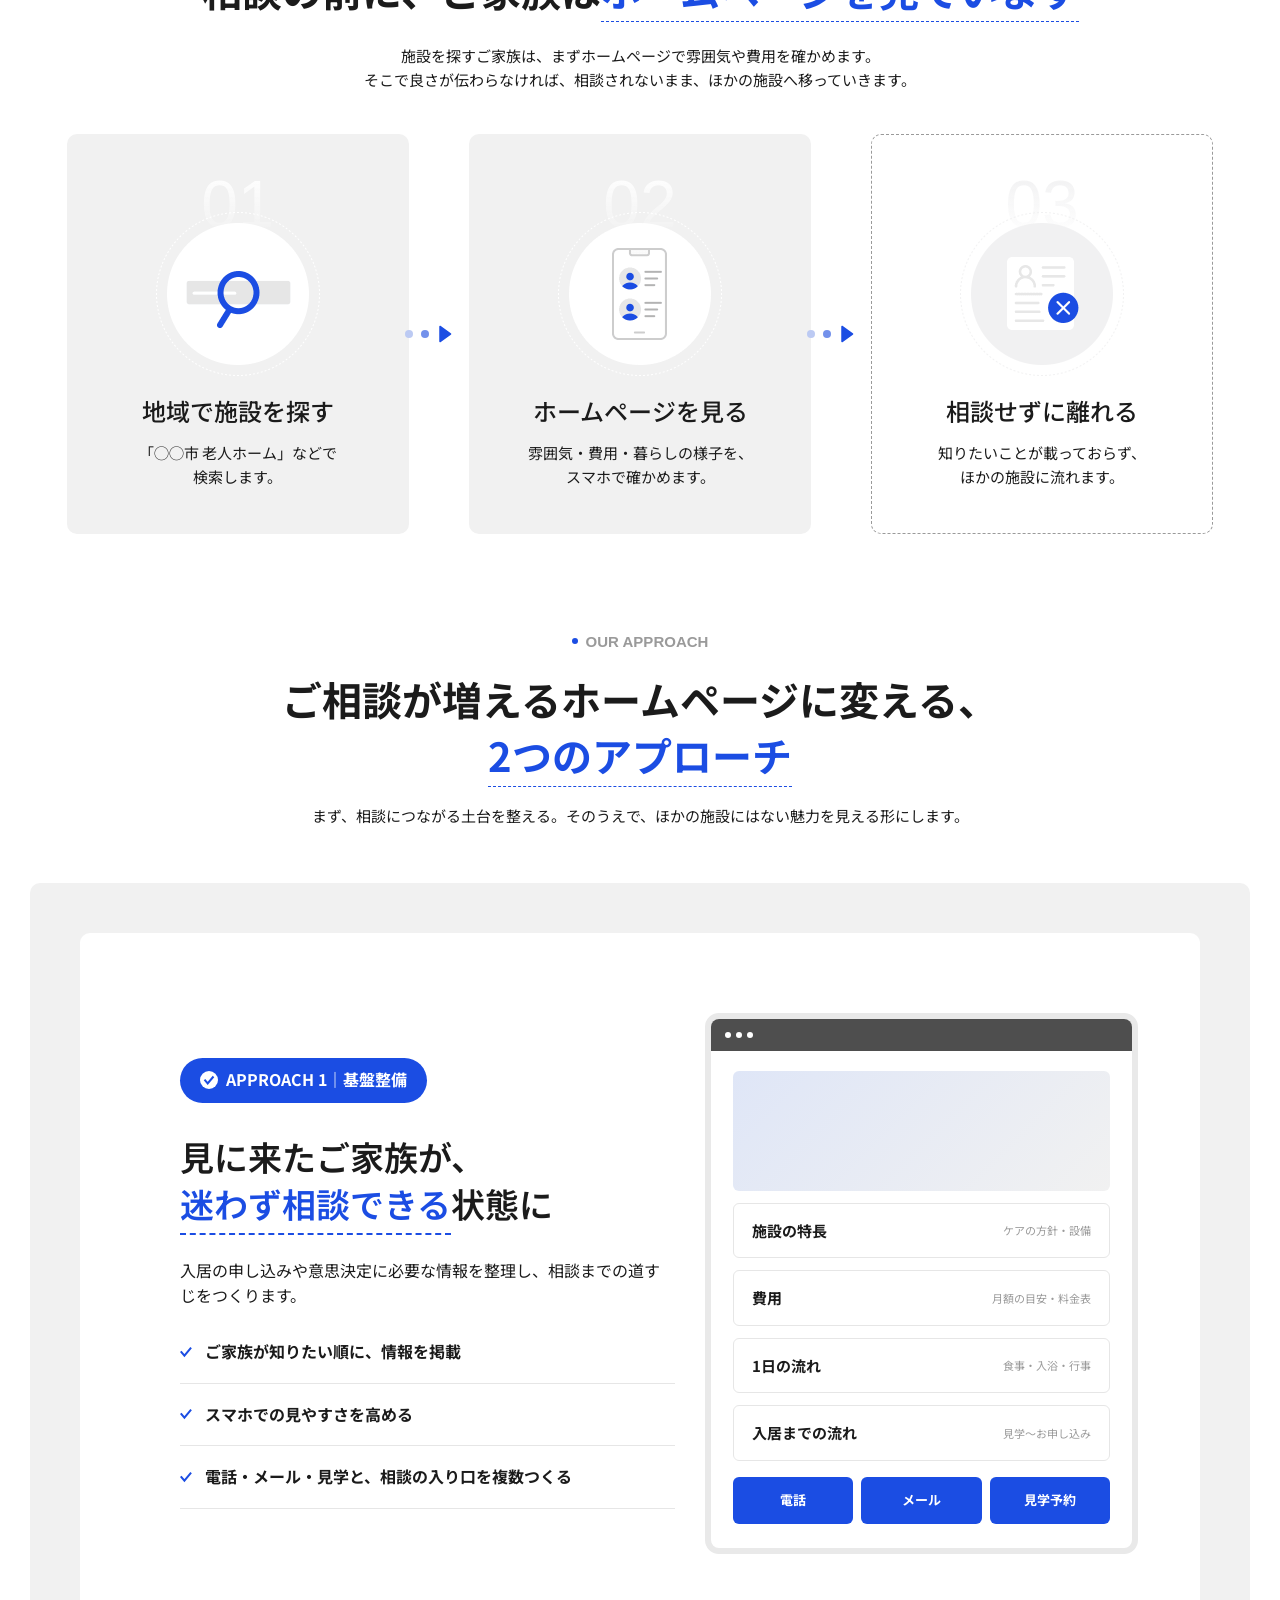
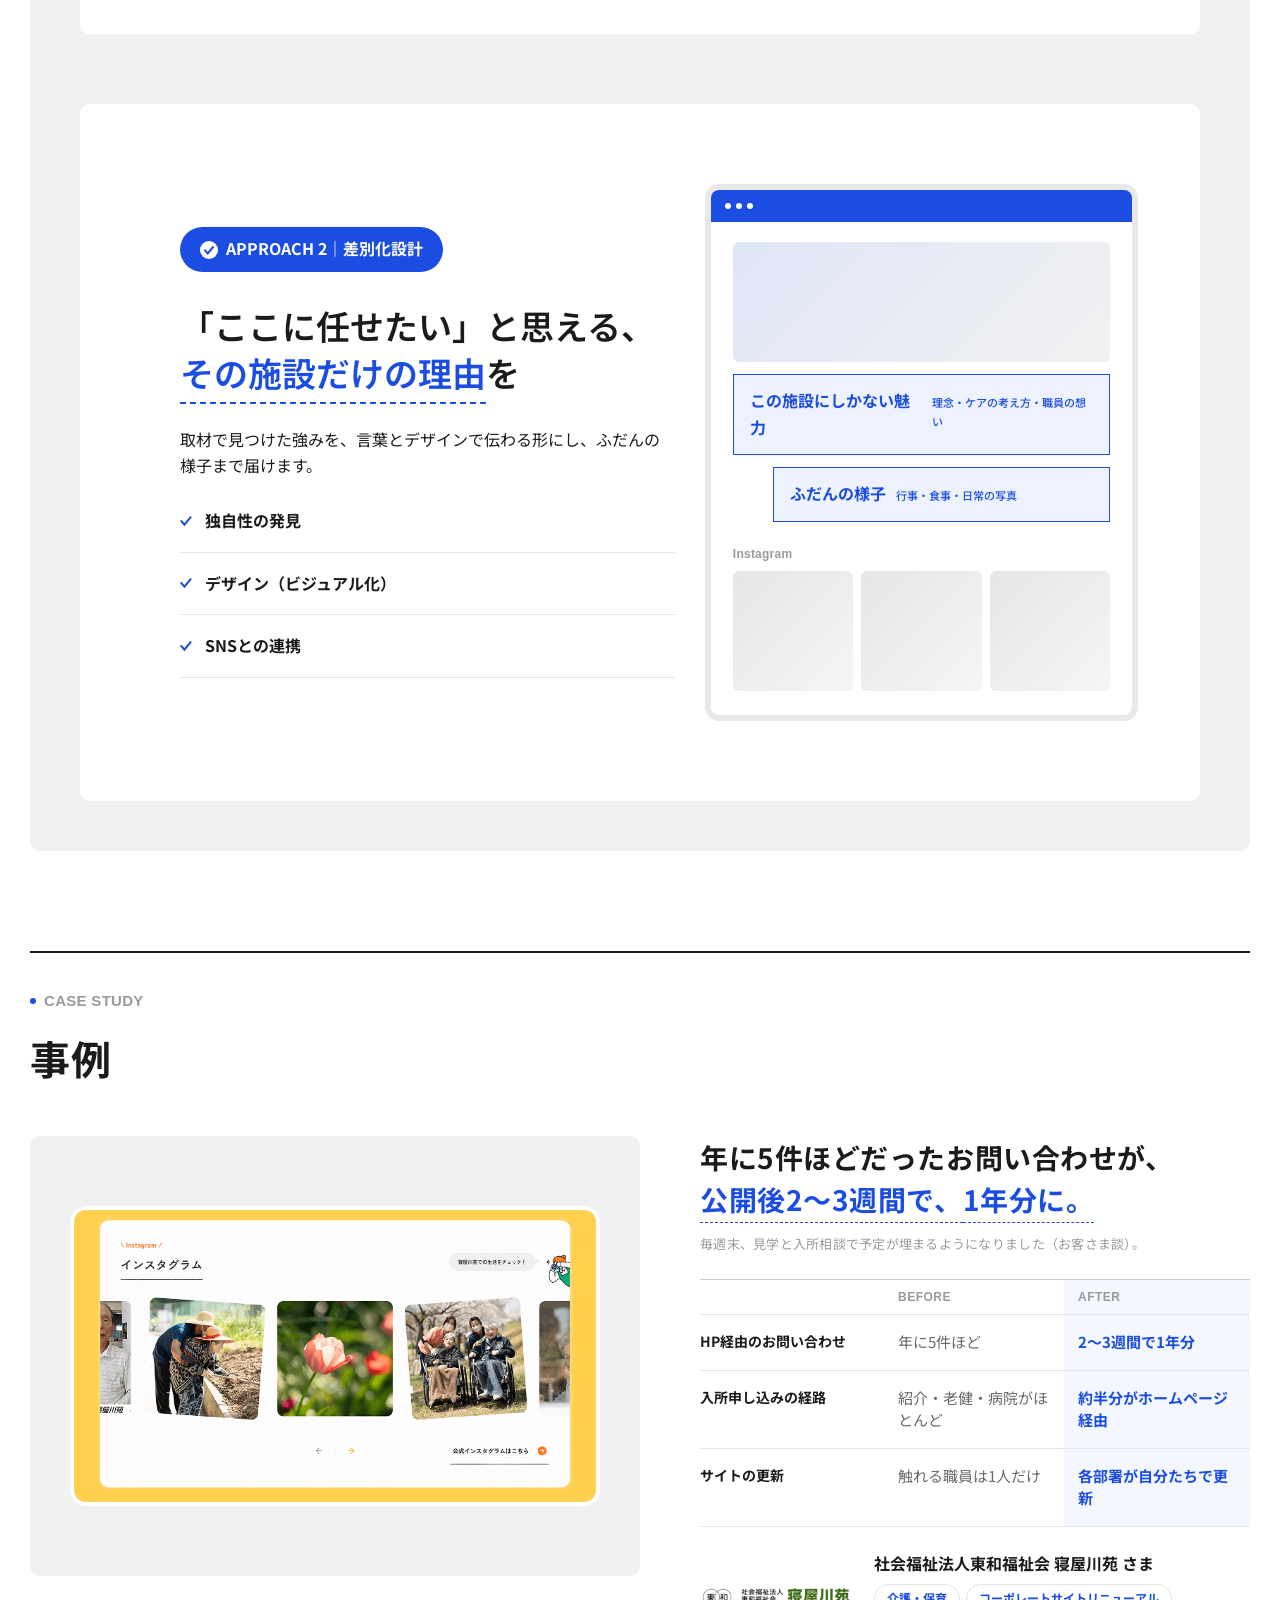
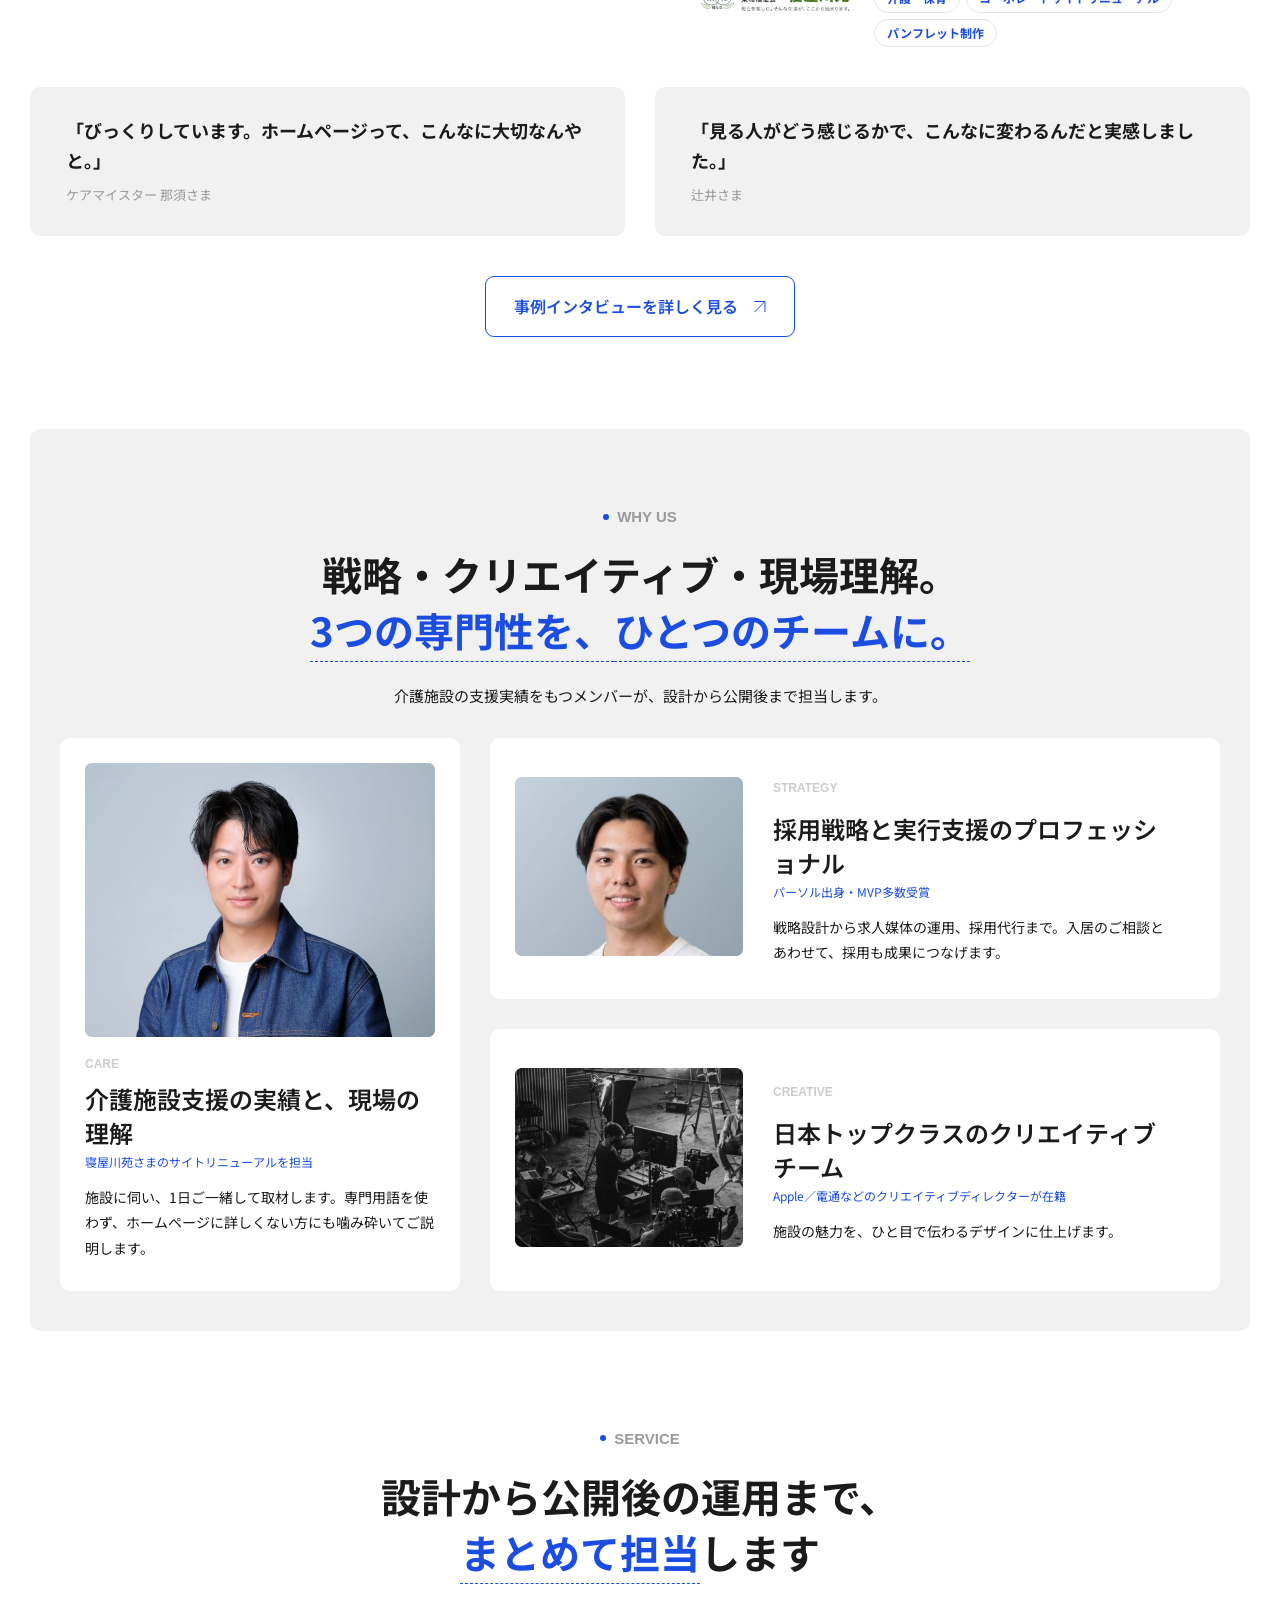
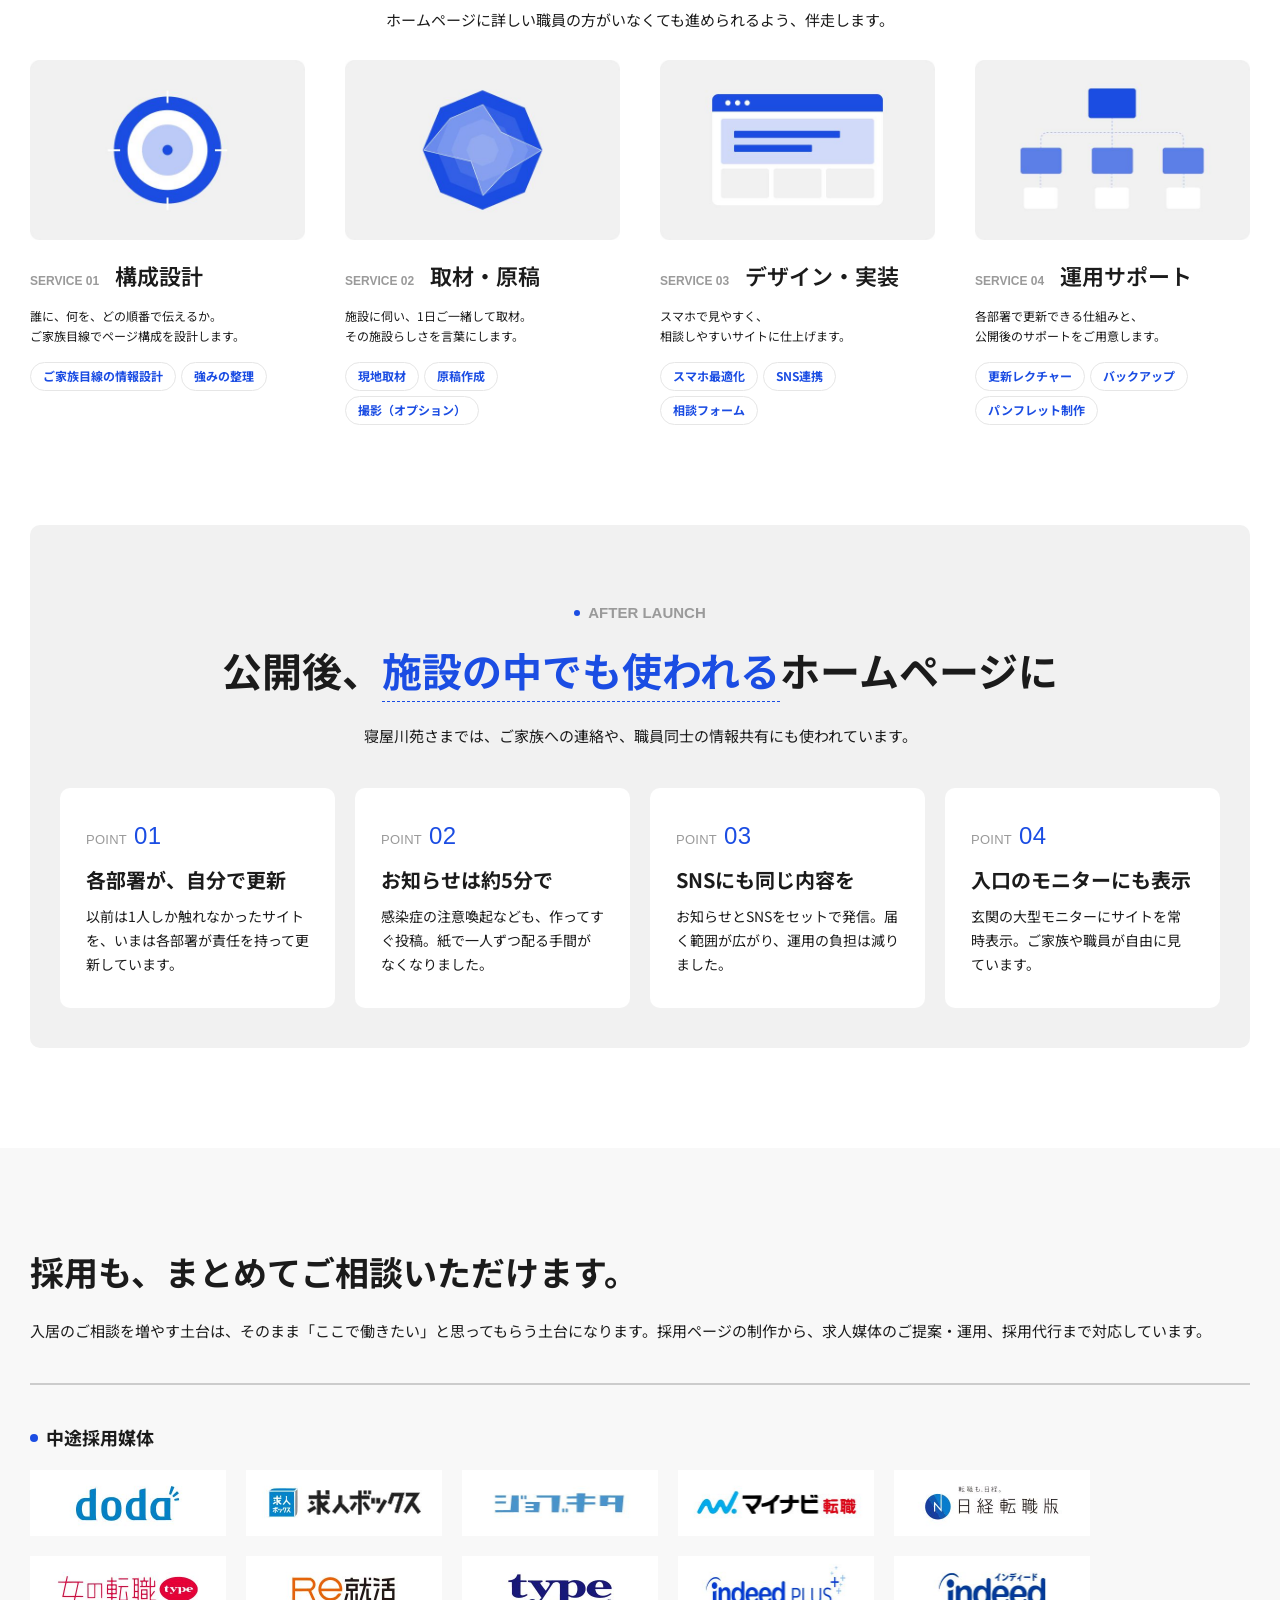
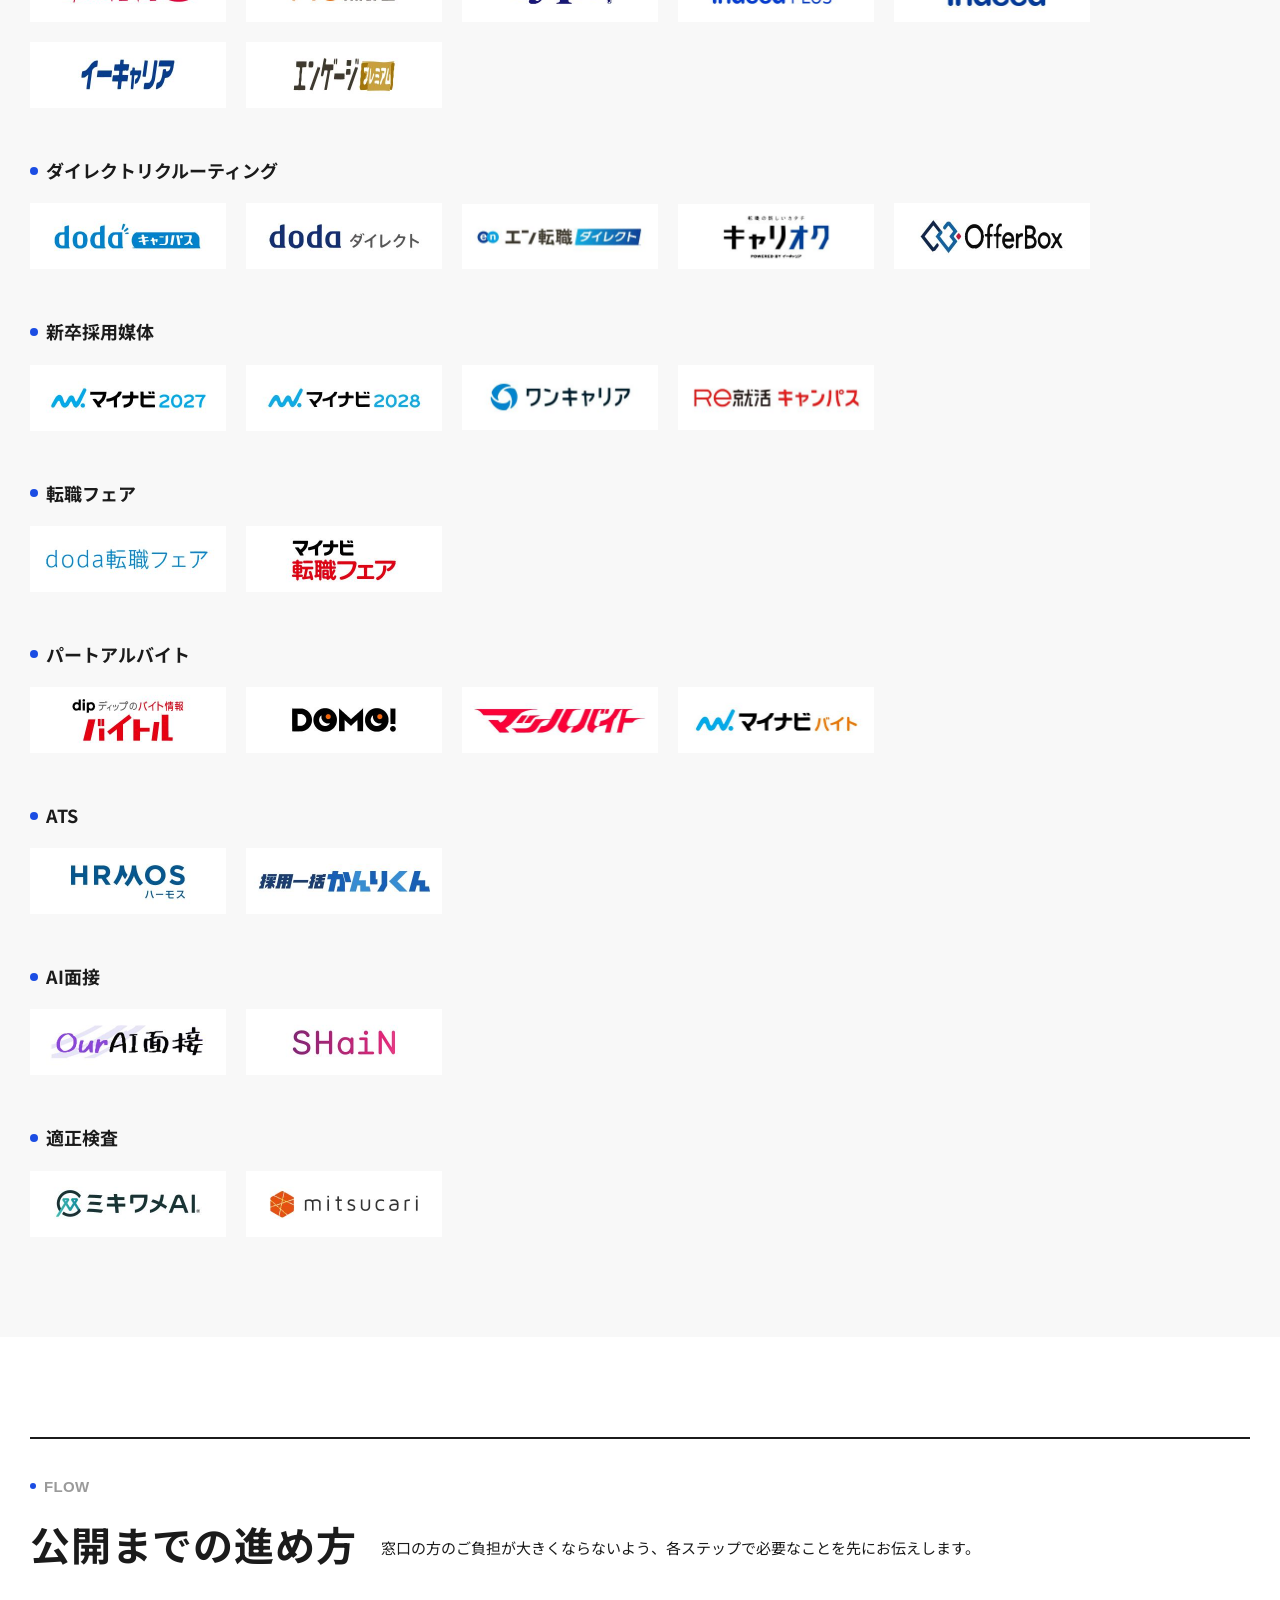
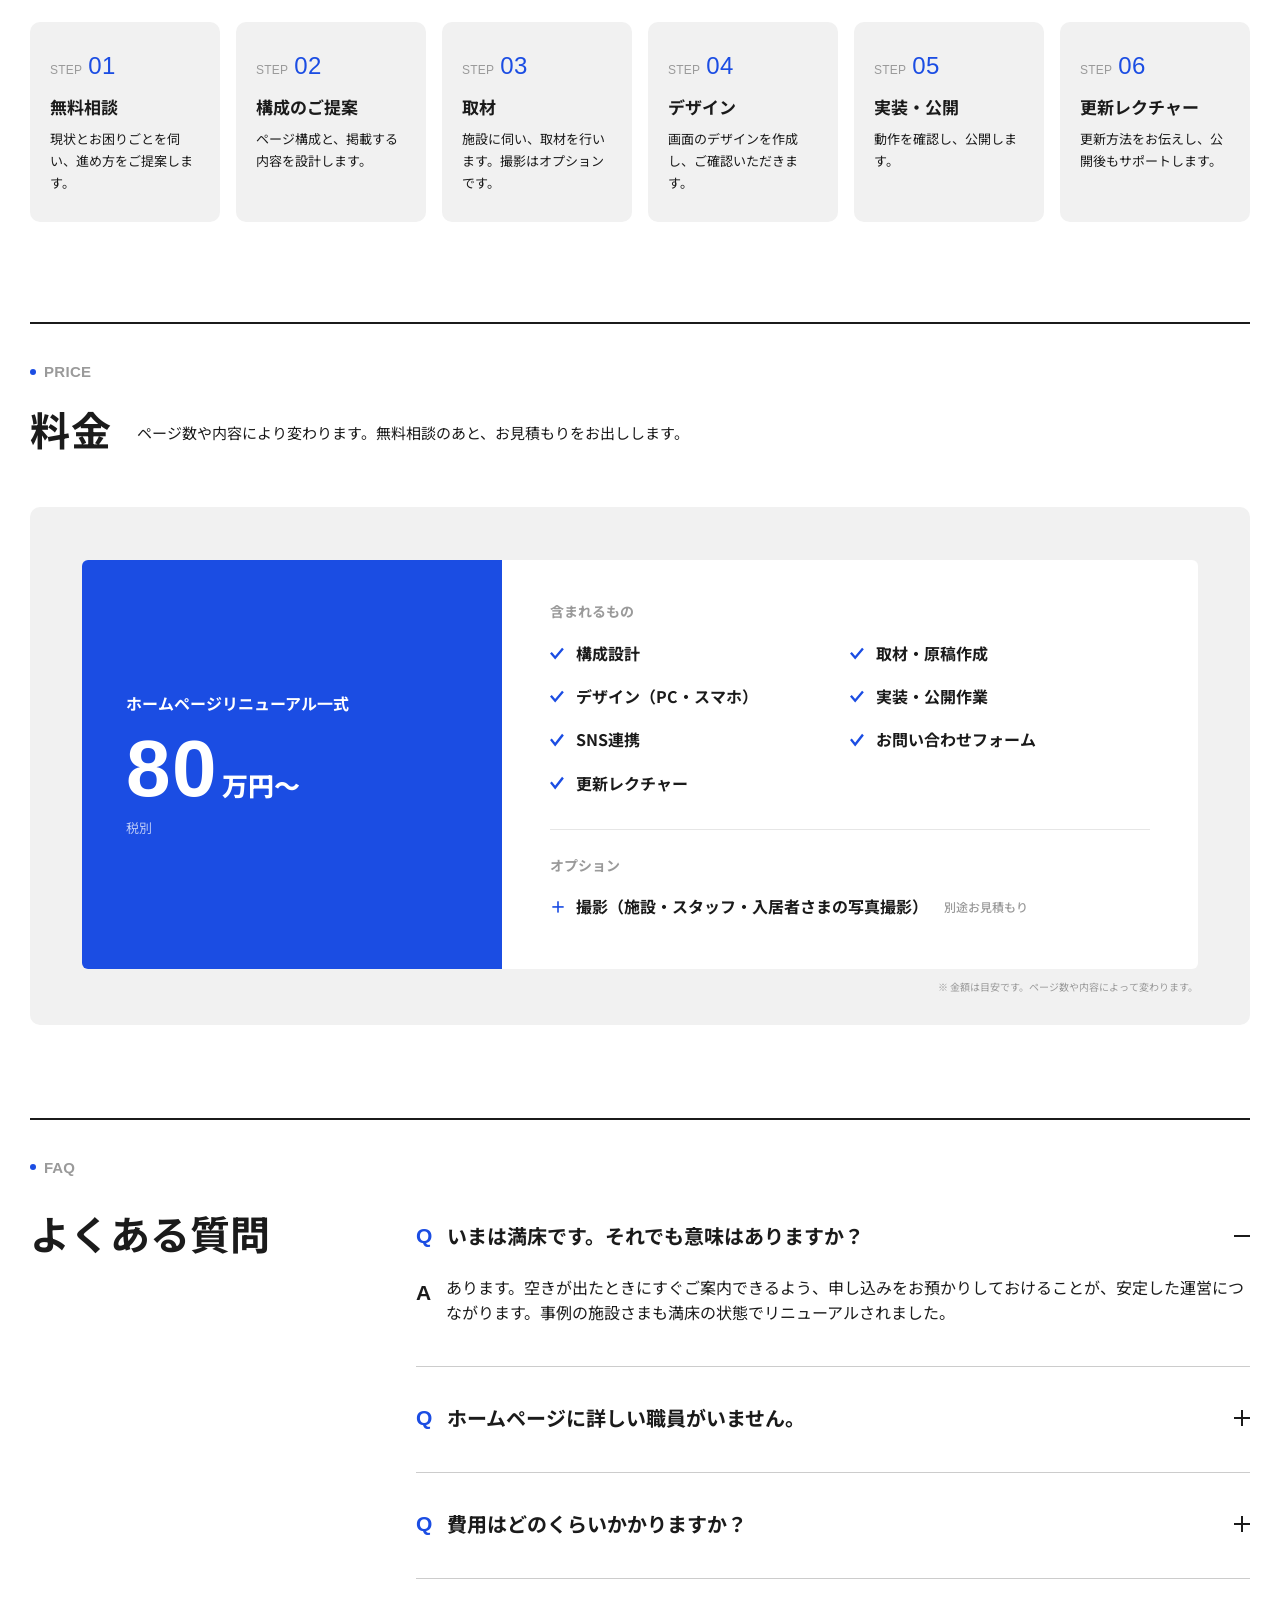
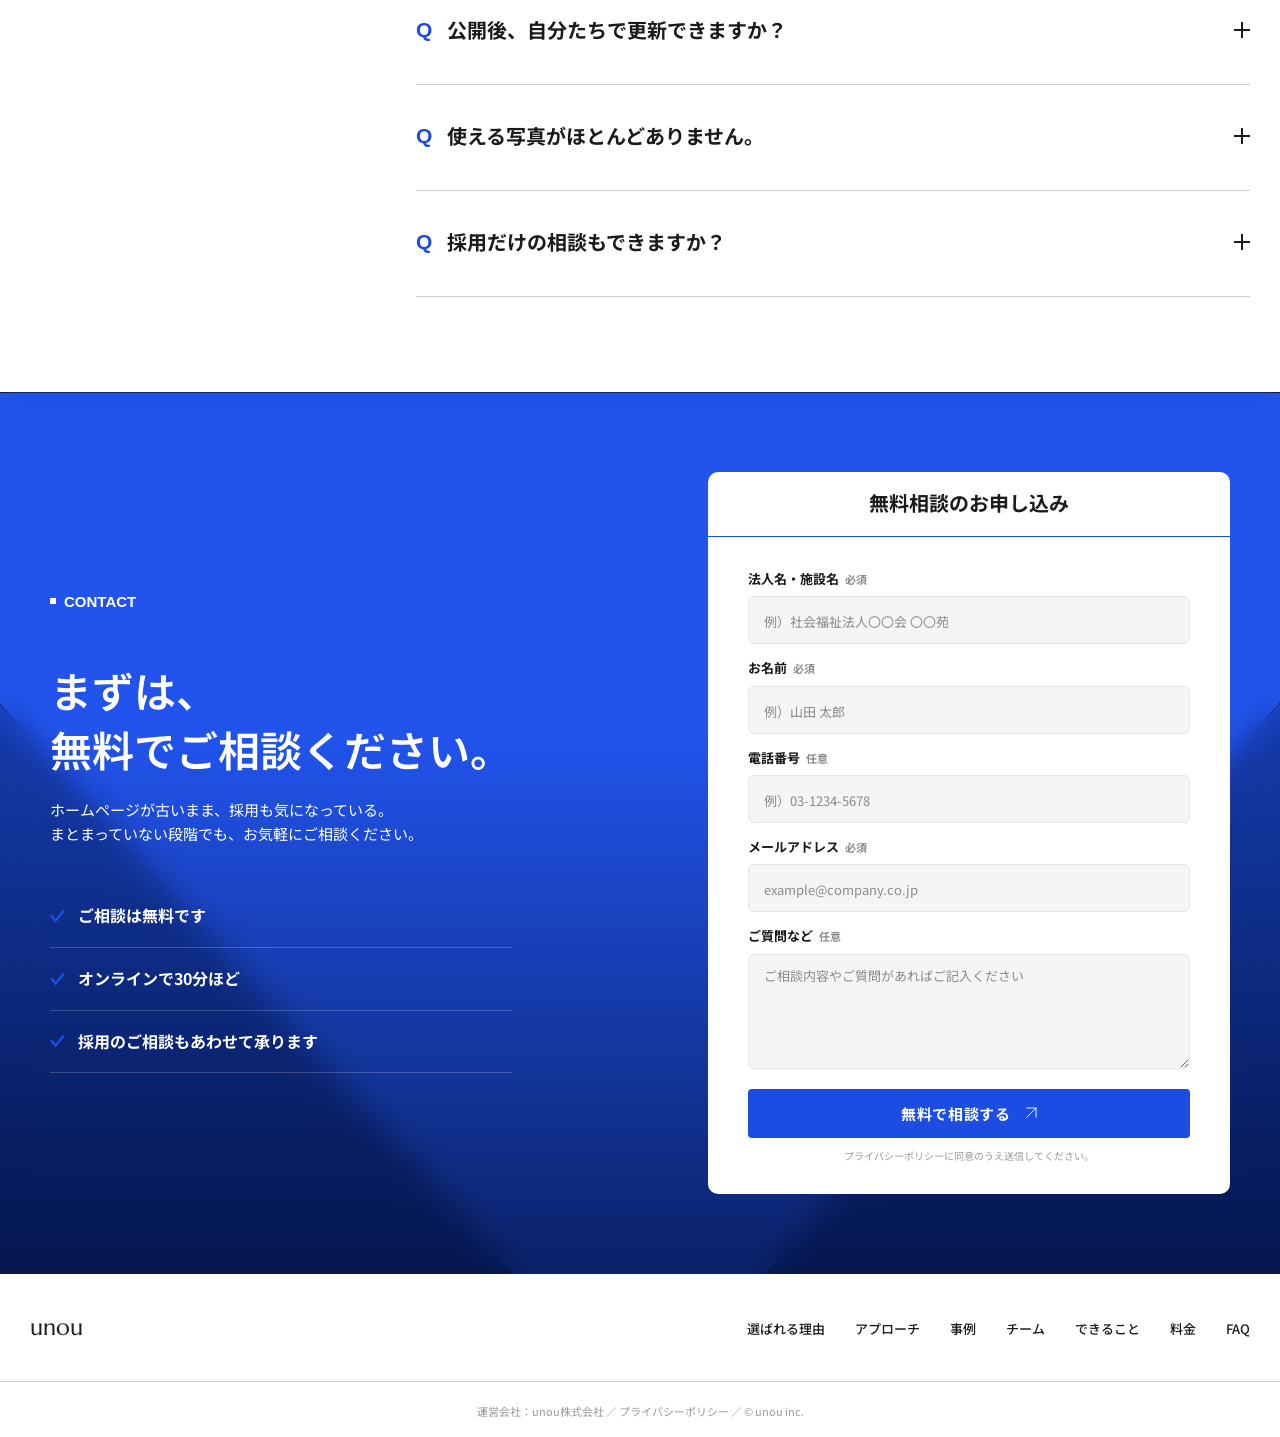
==== commit 4a9d11f6: "unou.design/kaigo/ へのデプロイ設定とお問い合わせフォームの送信処理を追加 - GitHub Actions で Xserver に自動アップロード（Secrets 未登録の間はスキ" ====
--- a/index.html
+++ b/index.html
@@ -9,6 +9,7 @@
     <link rel="preconnect" href="https://fonts.googleapis.com">
     <link rel="preconnect" href="https://fonts.gstatic.com" crossorigin>
     <link href="https://fonts.googleapis.com/css2?family=Google+Sans+Flex:opsz,wght@1..144,1..1000&family=Marcellus&family=Noto+Sans+JP:wght@100..900&display=swap" rel="stylesheet">
+    <script src="./assets/ga.js"></script>
     <script type="module" src="./assets/js/index-DsDgsa73.js"></script>
     <link rel="stylesheet" href="./assets/css/index-BFe6F5QN.css">
     <link rel="stylesheet" href="./assets/css/kaigo.css">
@@ -485,5 +486,6 @@
       <span class="footer__line"></span>
       <p class="copy">運営会社：unou株式会社 ／ プライバシーポリシー ／ © unou inc.</p>
     </footer>
+    <script src="./assets/contact.js" defer></script>
   </body>
 </html>
--- a/assets/css/kaigo.css
+++ b/assets/css/kaigo.css
@@ -1,5 +1,5 @@
 /* kaigo LP — additions on top of the recruit-site stylesheet (same tokens) */
-.k-hero-target{color:var(--color-blue);font-weight:700;font-size:1.125rem;line-height:160%;letter-spacing:.06em;margin-bottom:.875rem}
+.k-hero-target{color:#F27A1A;font-weight:700;font-size:1.125rem;line-height:160%;letter-spacing:.06em;margin-bottom:.875rem}
 section.hero{padding-top:9.5rem;padding-bottom:6.5rem}
 .hero .sub-title{font-size:1.0625rem;line-height:170%}
 @media screen and (min-width:769px){.hero .hero-action{margin-top:2.25rem}.hero .hero-image{translate:93% -12%}.k-approach .reason-content__title{font-size:2.125rem}}
@@ -106,11 +106,11 @@
 
 .k-stub{padding-top:10rem;padding-bottom:6rem}
 @media screen and (max-width:768px){
-  section.hero{padding-top:5.25rem;padding-bottom:3.125rem}
+  section.hero{padding-top:5.25rem;padding-bottom:4.875rem}
   .k-hero-target{text-align:center;font-size:.9375rem;margin-bottom:.5rem}
   .hero .sub-title{font-size:.8125rem}
   .k-laurels-wrap{margin-top:1.25rem}
-  .hero .hero-action{margin-top:16rem}
+  .hero .hero-action{margin-top:14.25rem}
   .k-laurels{flex-wrap:nowrap;justify-content:center;gap:.375rem}
   .k-laurel{gap:.0625rem}
   .k-laurel__l,.k-laurel__r{width:.9375rem}
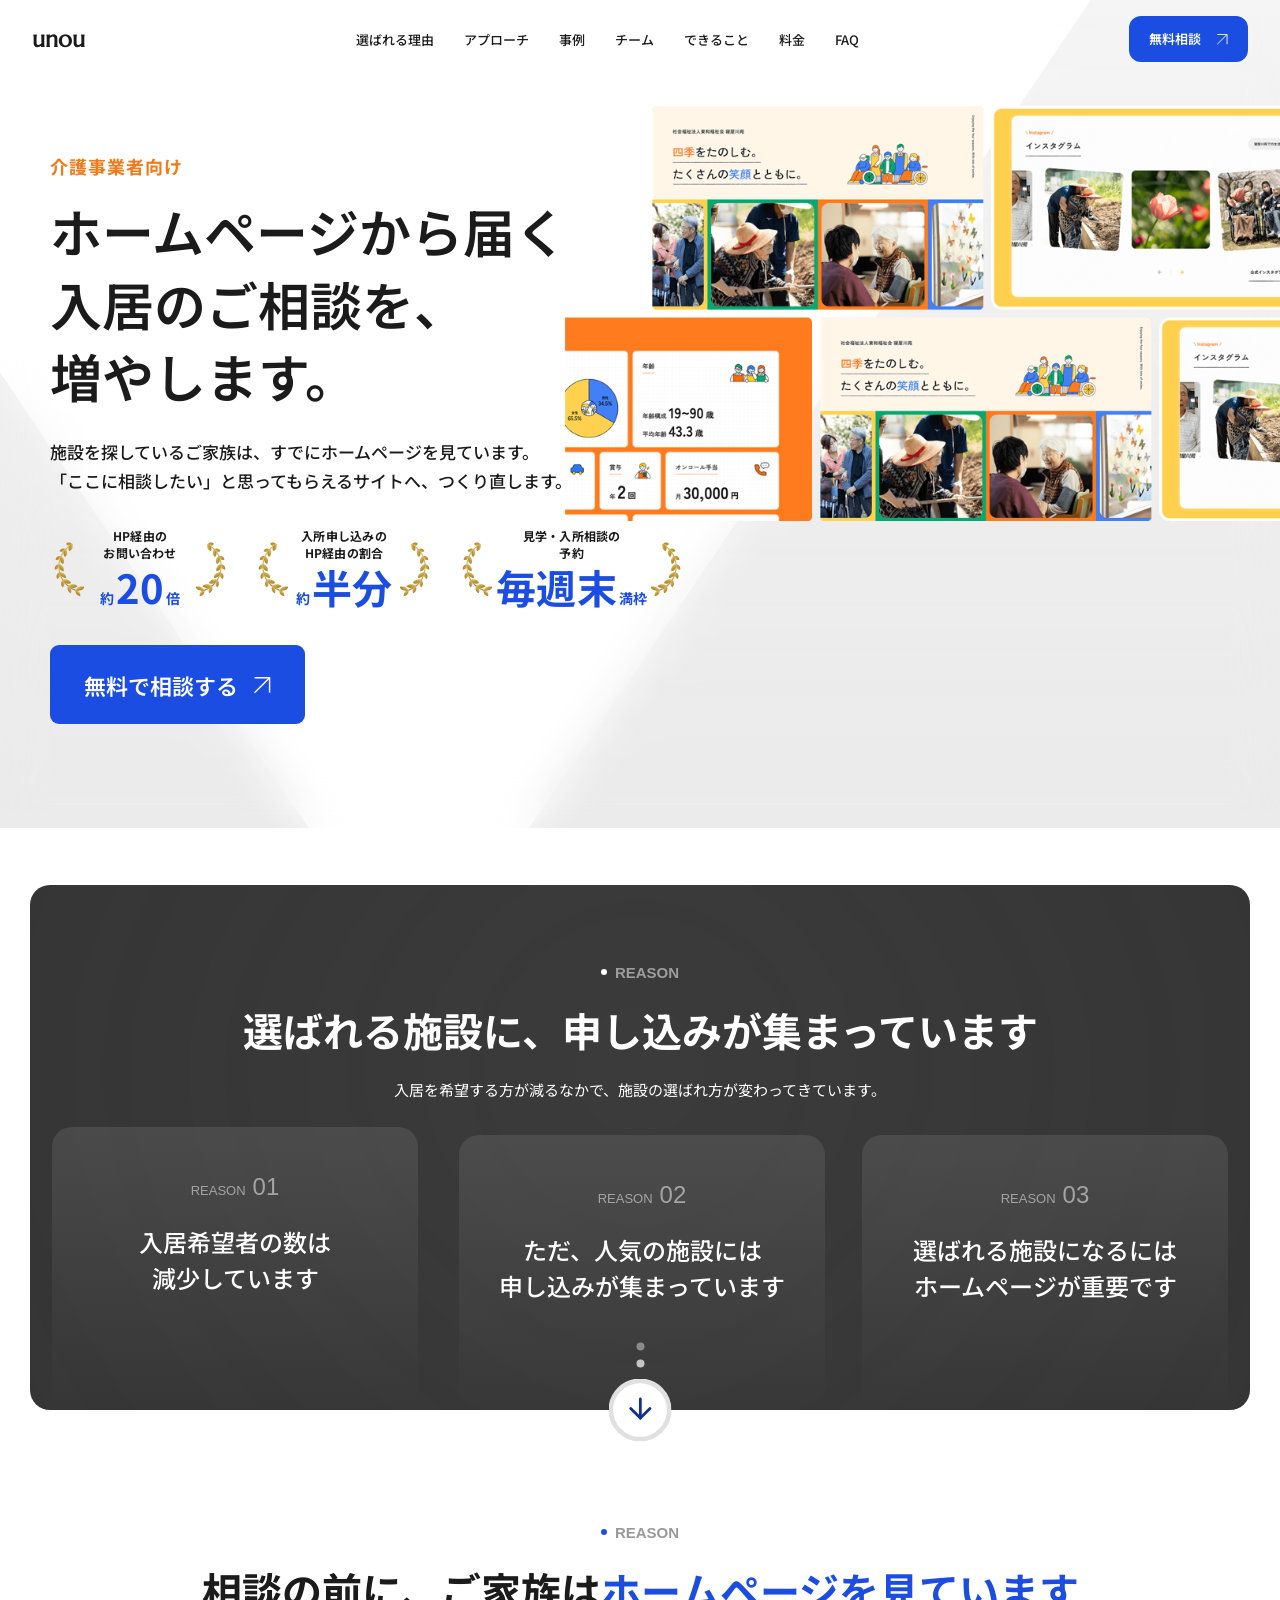
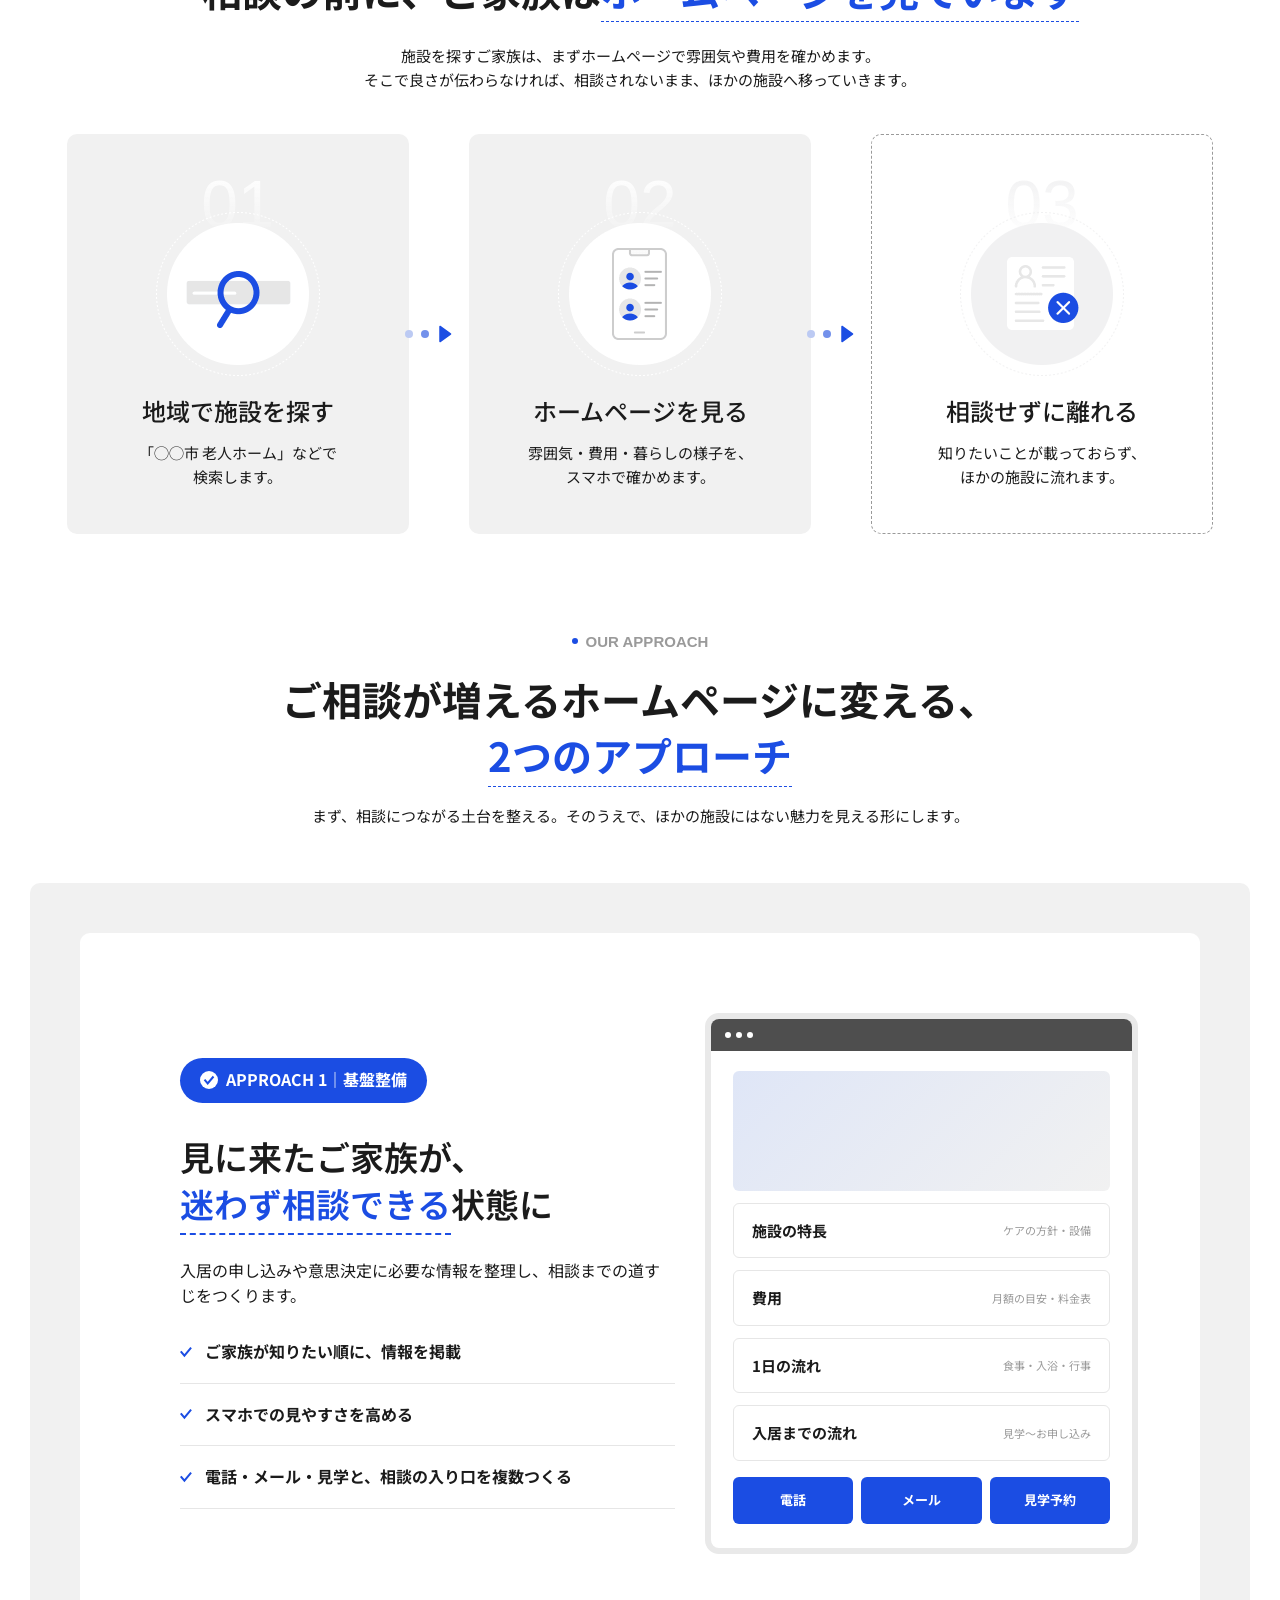
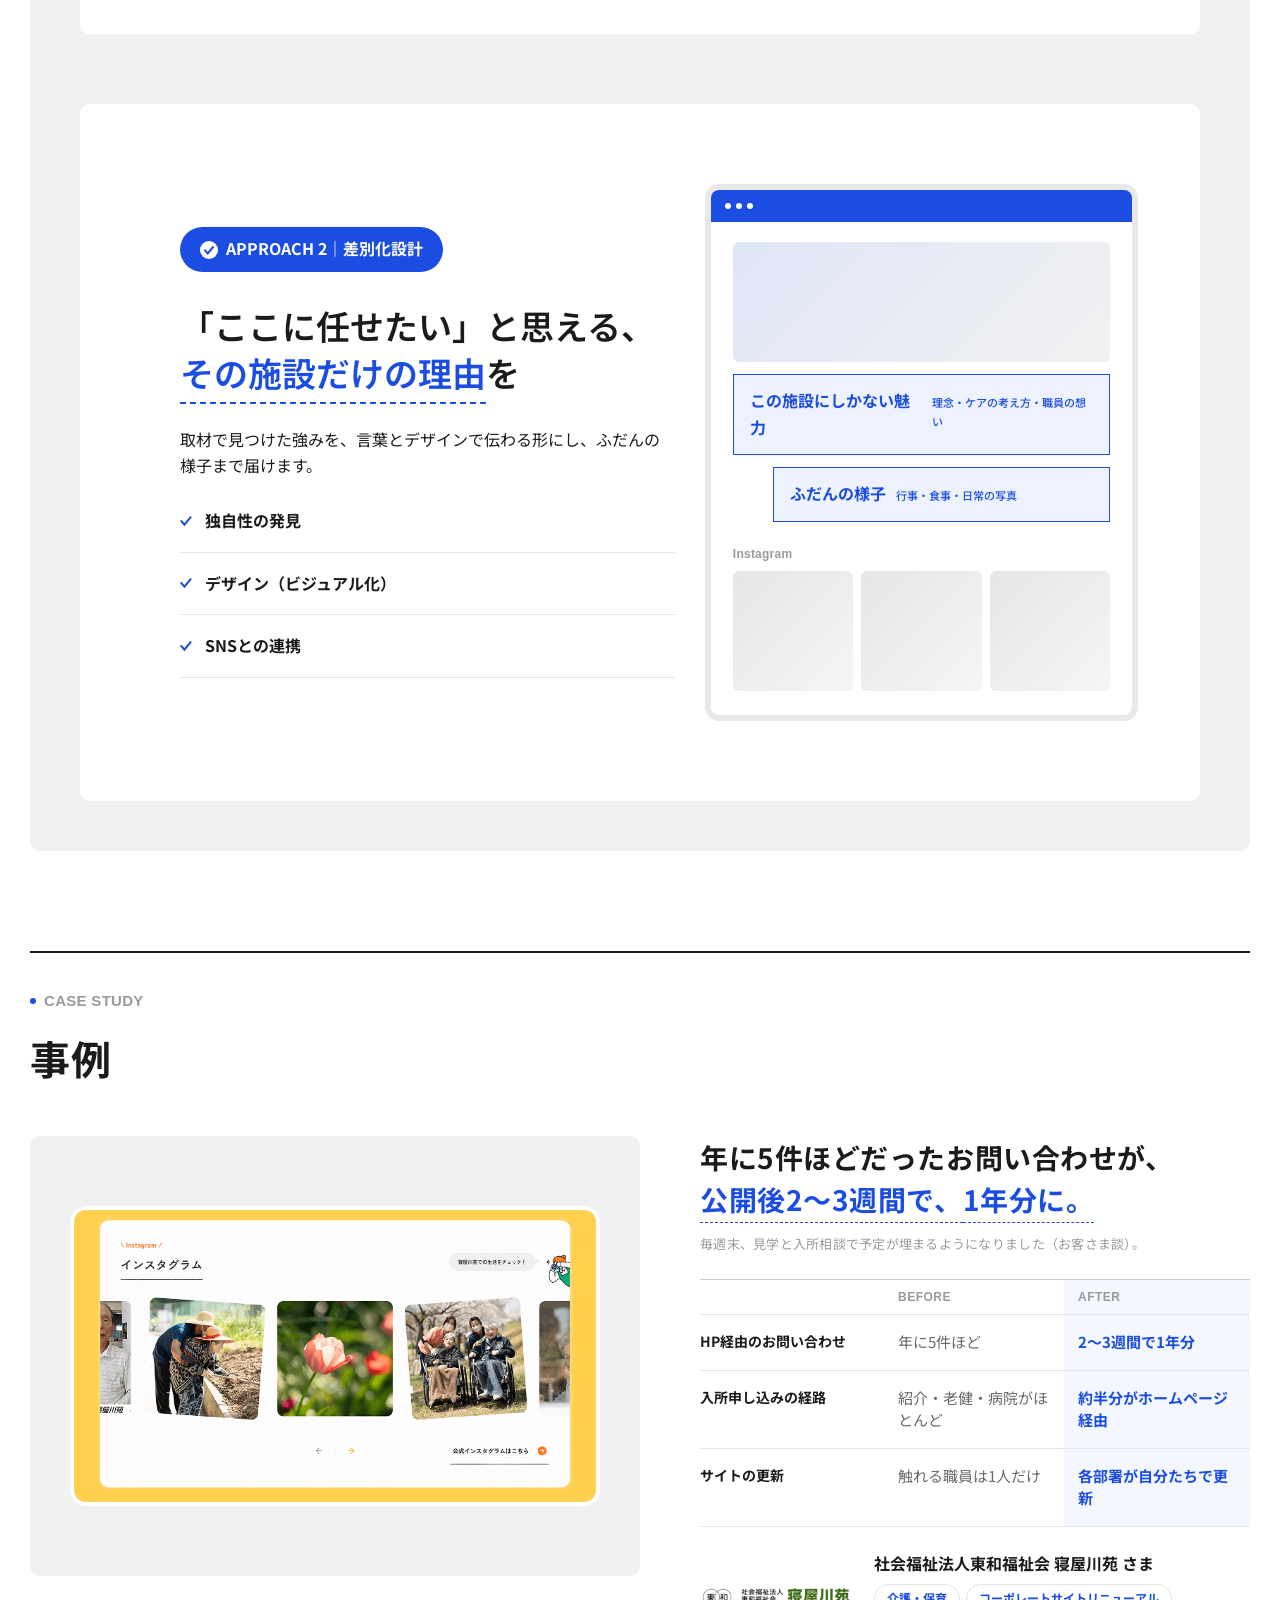
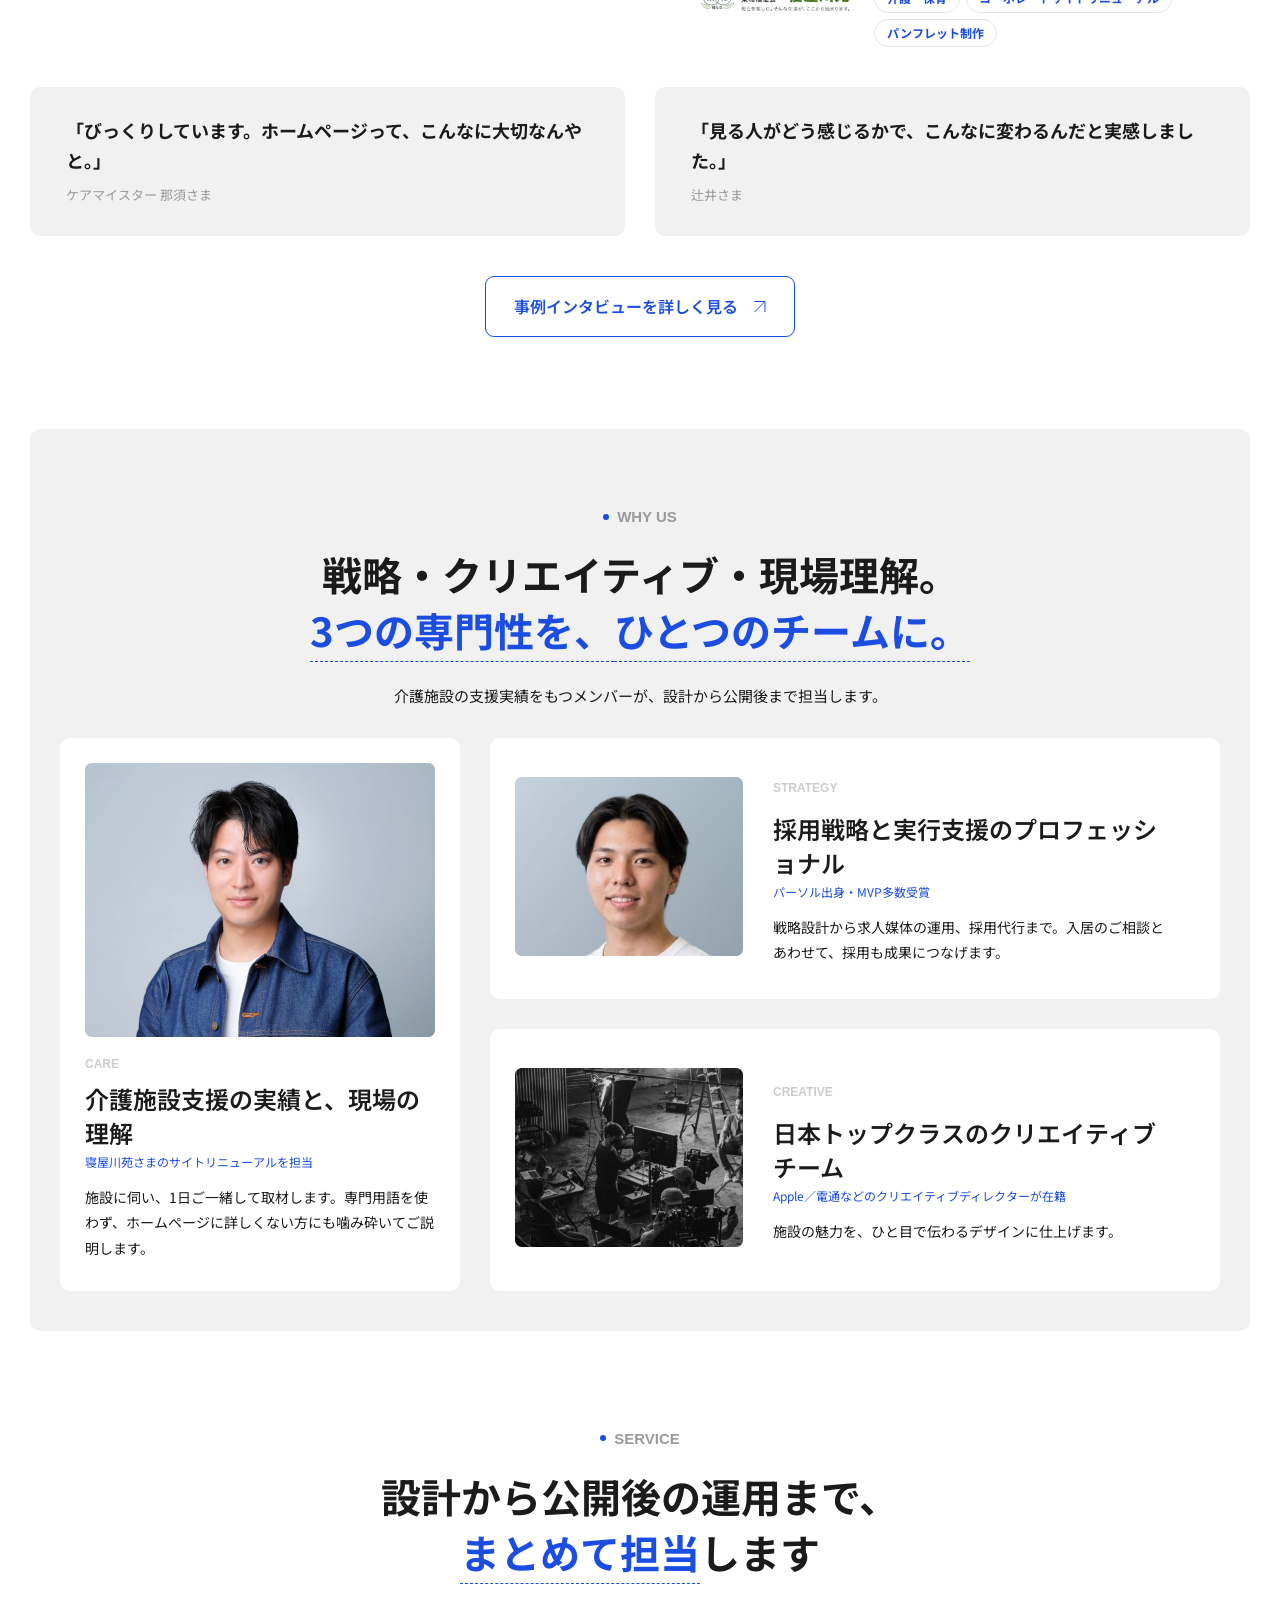
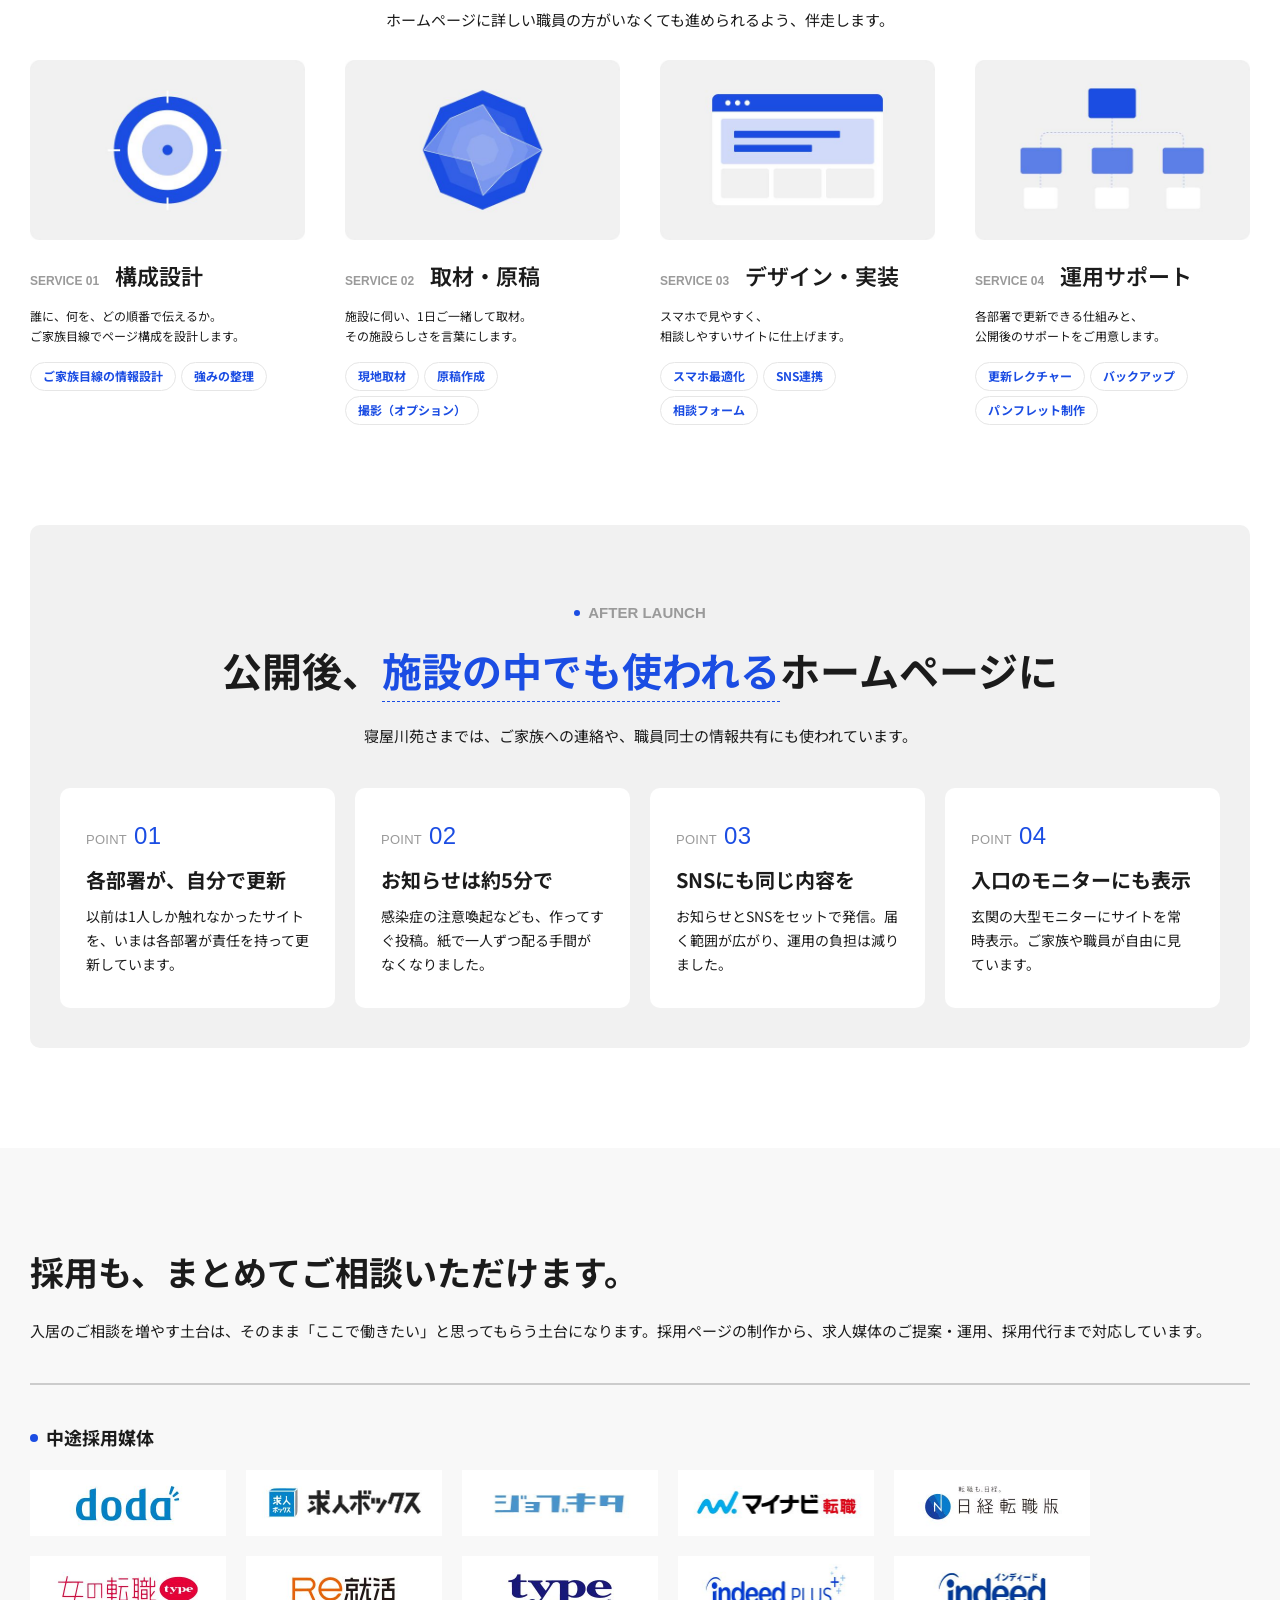
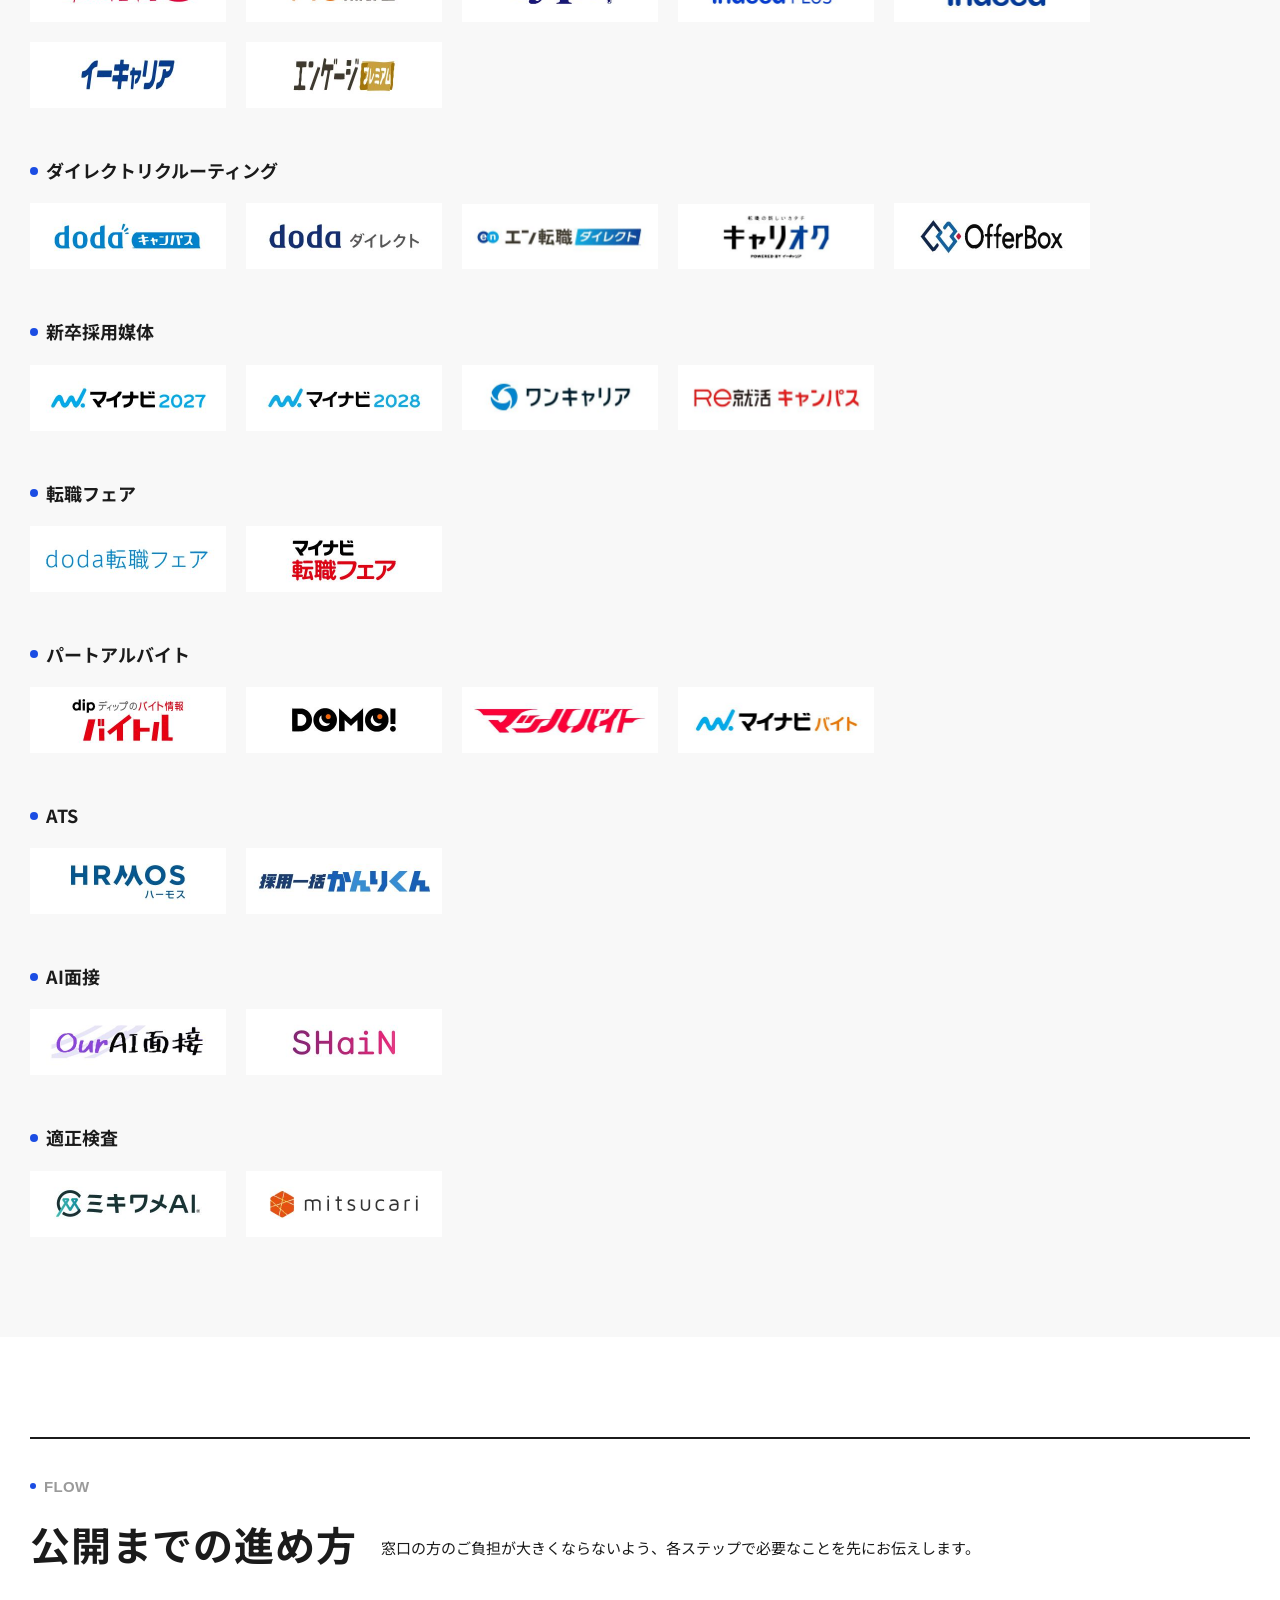
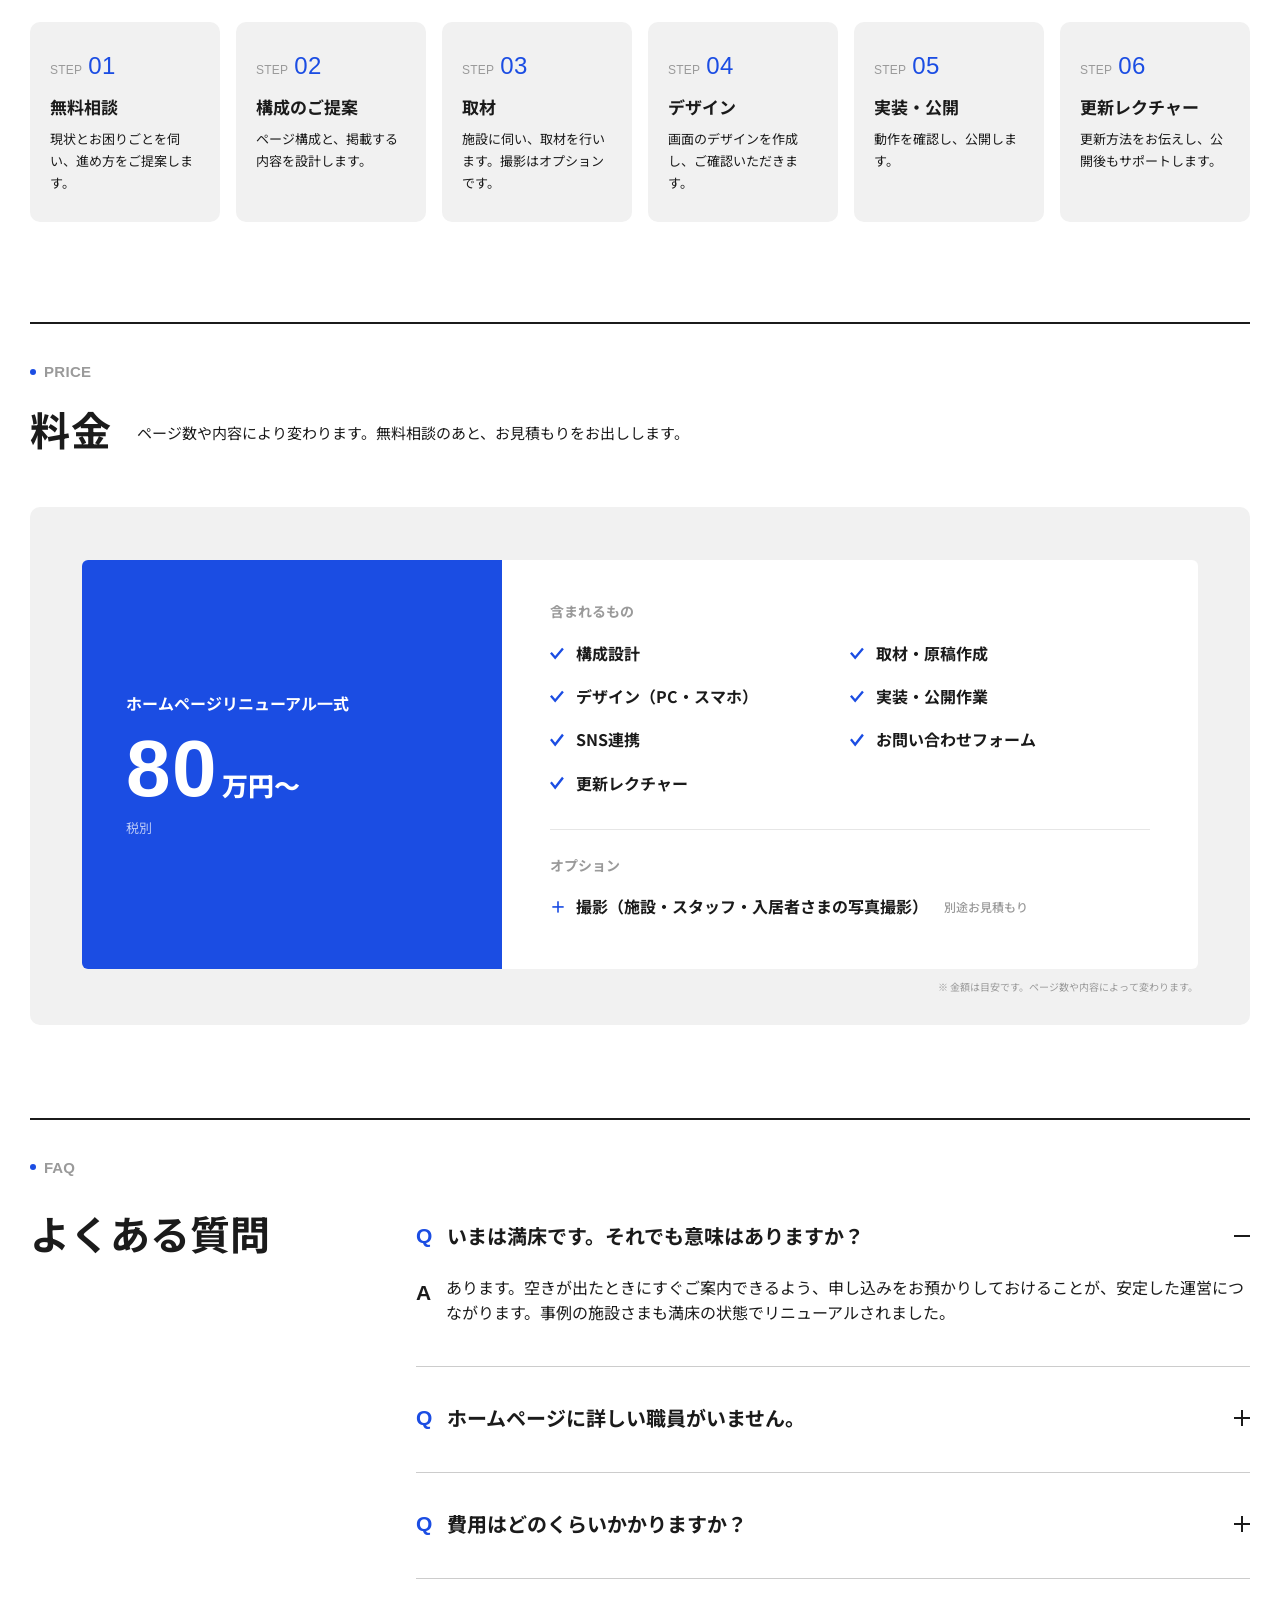
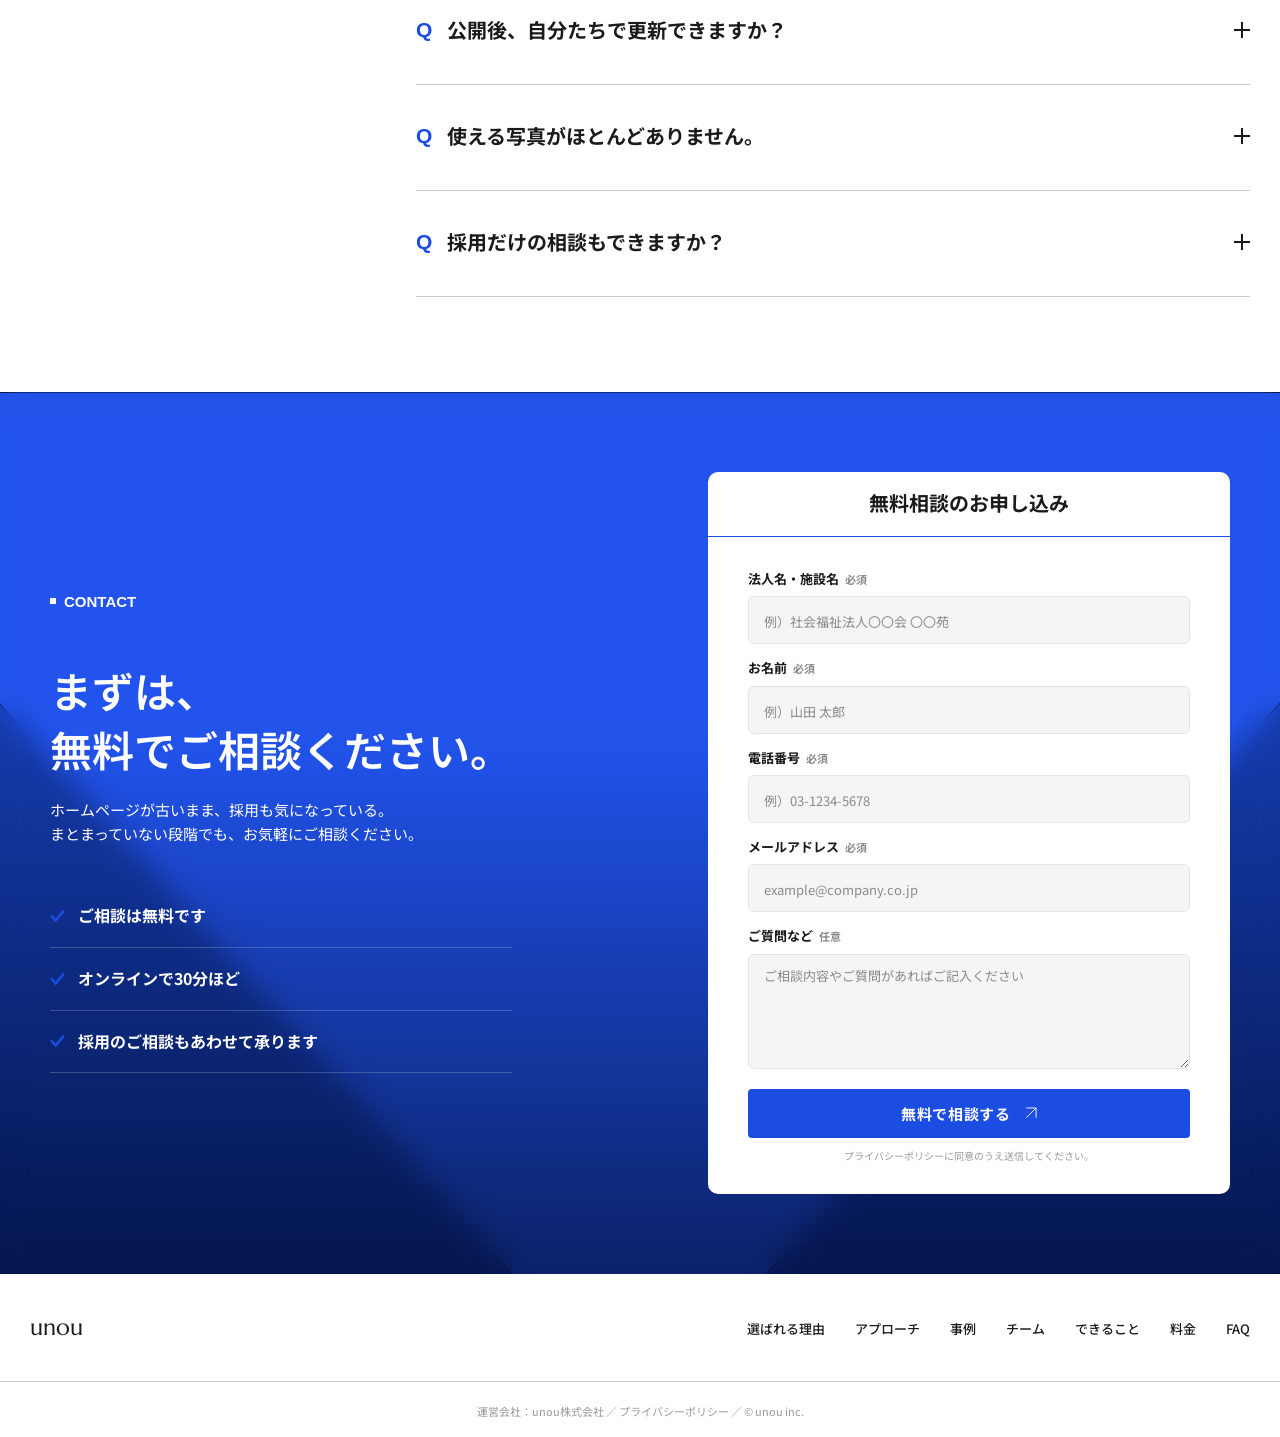
==== commit 2daca229: "お問い合わせフォーム：電話番号を必須に変更 Co-Authored-By: Claude Opus 5.5 <noreply@anthropic.com> Claude-Session: https:" ====
--- a/index.html
+++ b/index.html
@@ -449,7 +449,7 @@
                     <p class="bcf__err" data-bc-error></p>
                   </div>
                   <div class="bcf__fld" data-bc-field>
-                    <label class="bcf__label" for="bcf-tel">電話番号<small>任意</small></label>
+                    <label class="bcf__label" for="bcf-tel">電話番号<small>必須</small></label>
                     <input class="bcf__inp" id="bcf-tel" name="tel" type="tel" autocomplete="tel" inputmode="tel" placeholder="例）03-1234-5678" maxlength="20">
                     <p class="bcf__err" data-bc-error></p>
                   </div>
